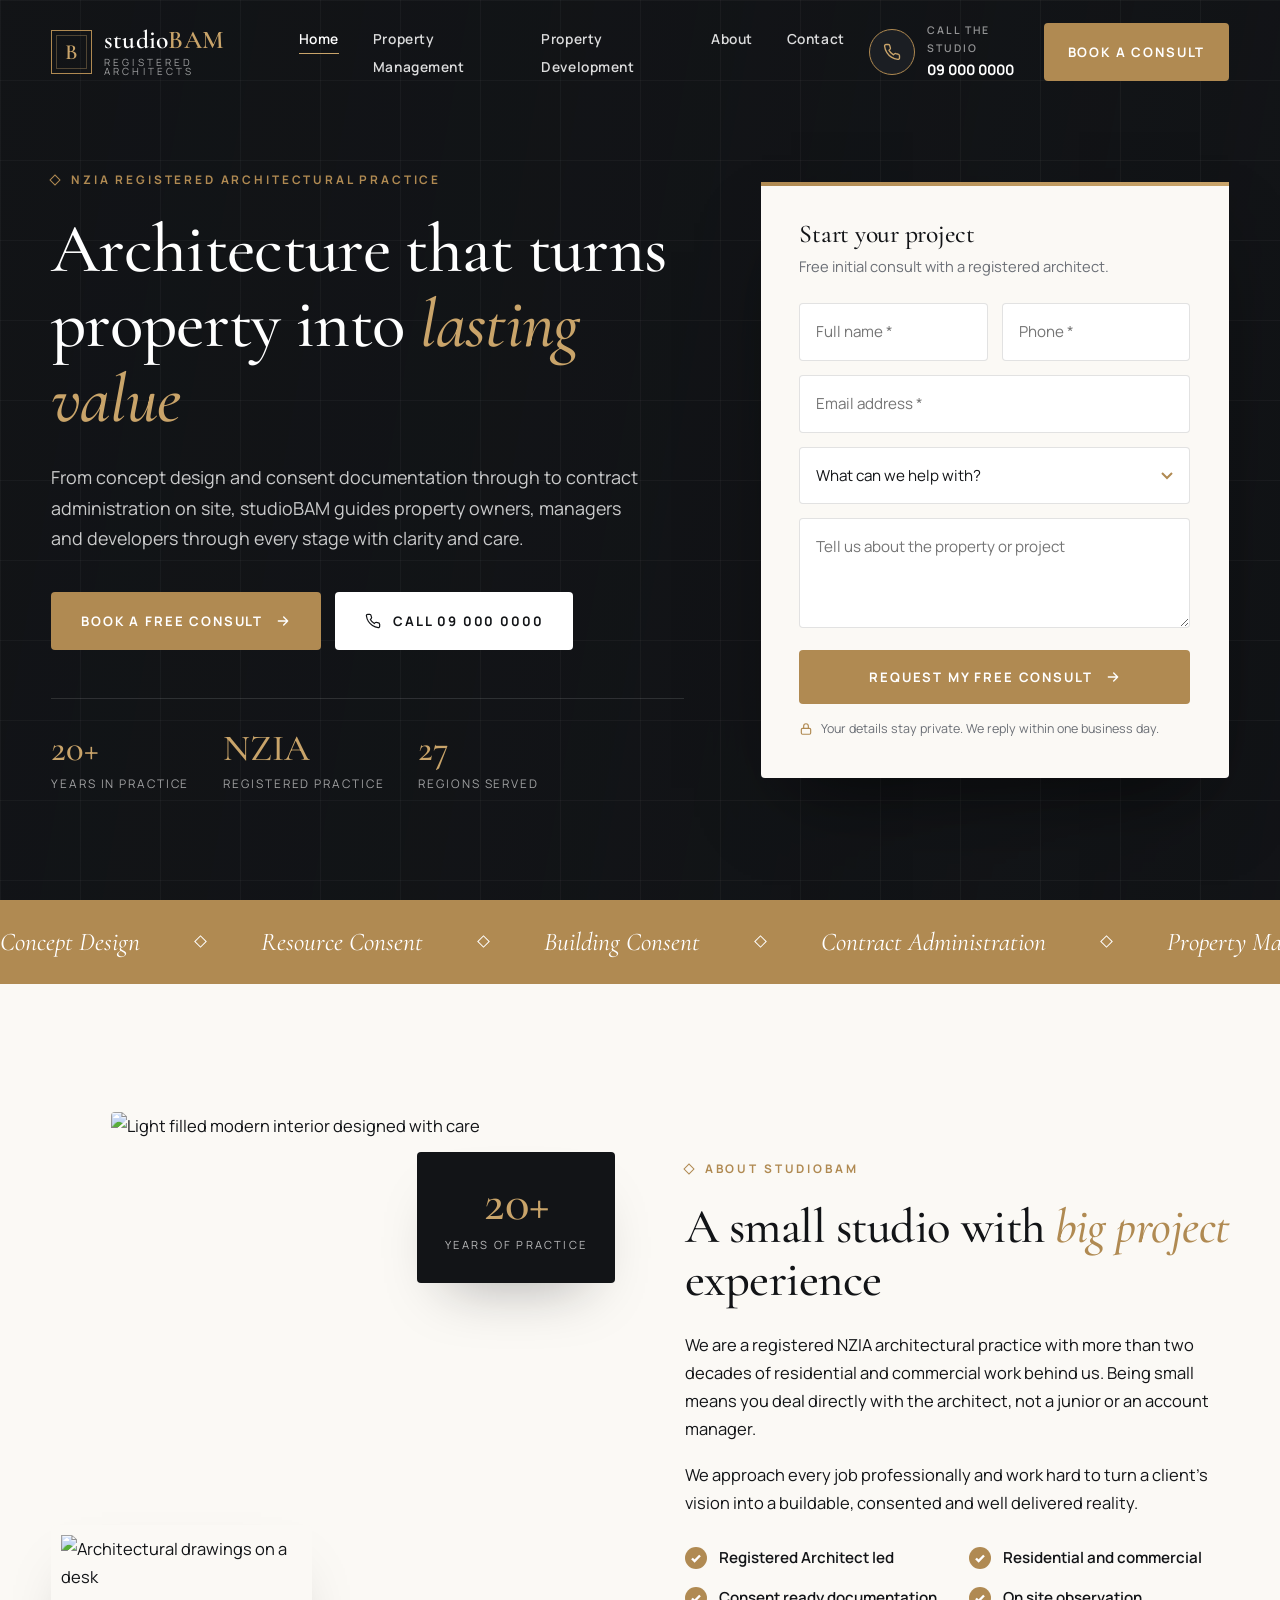
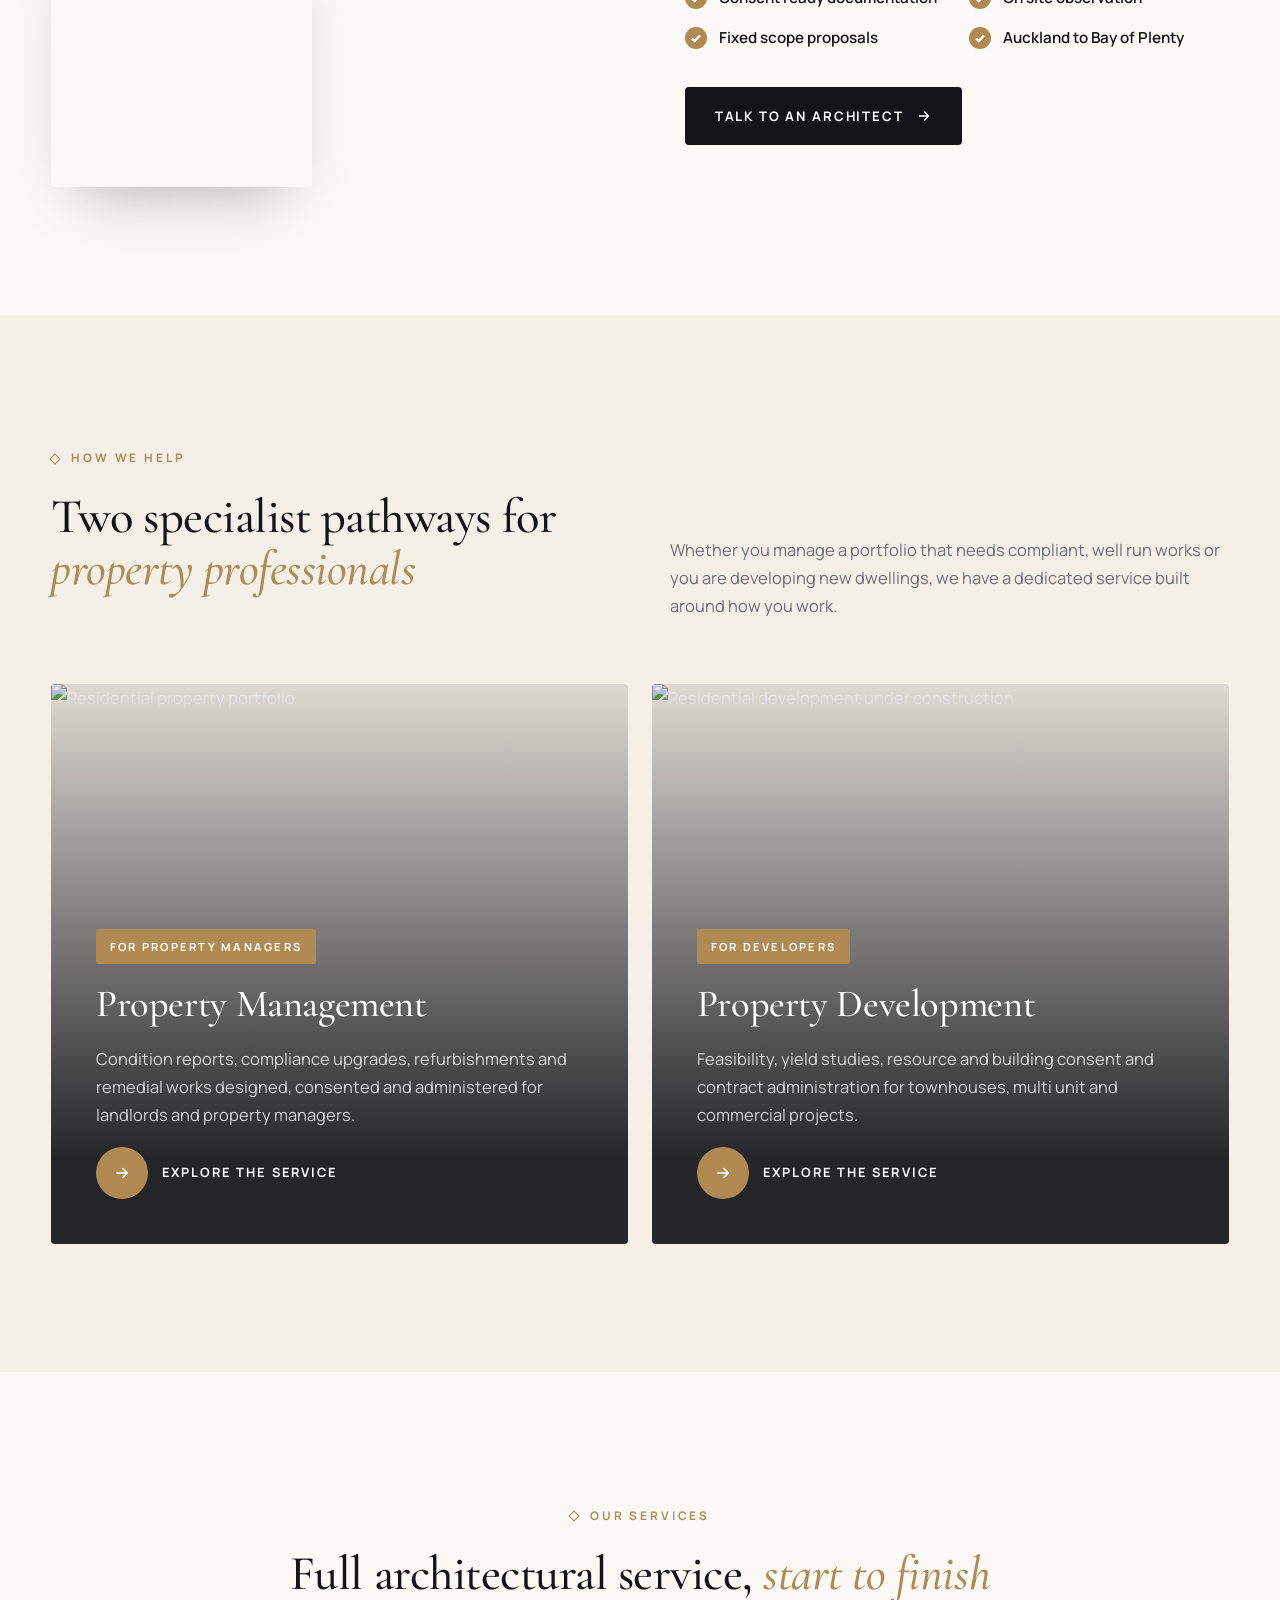
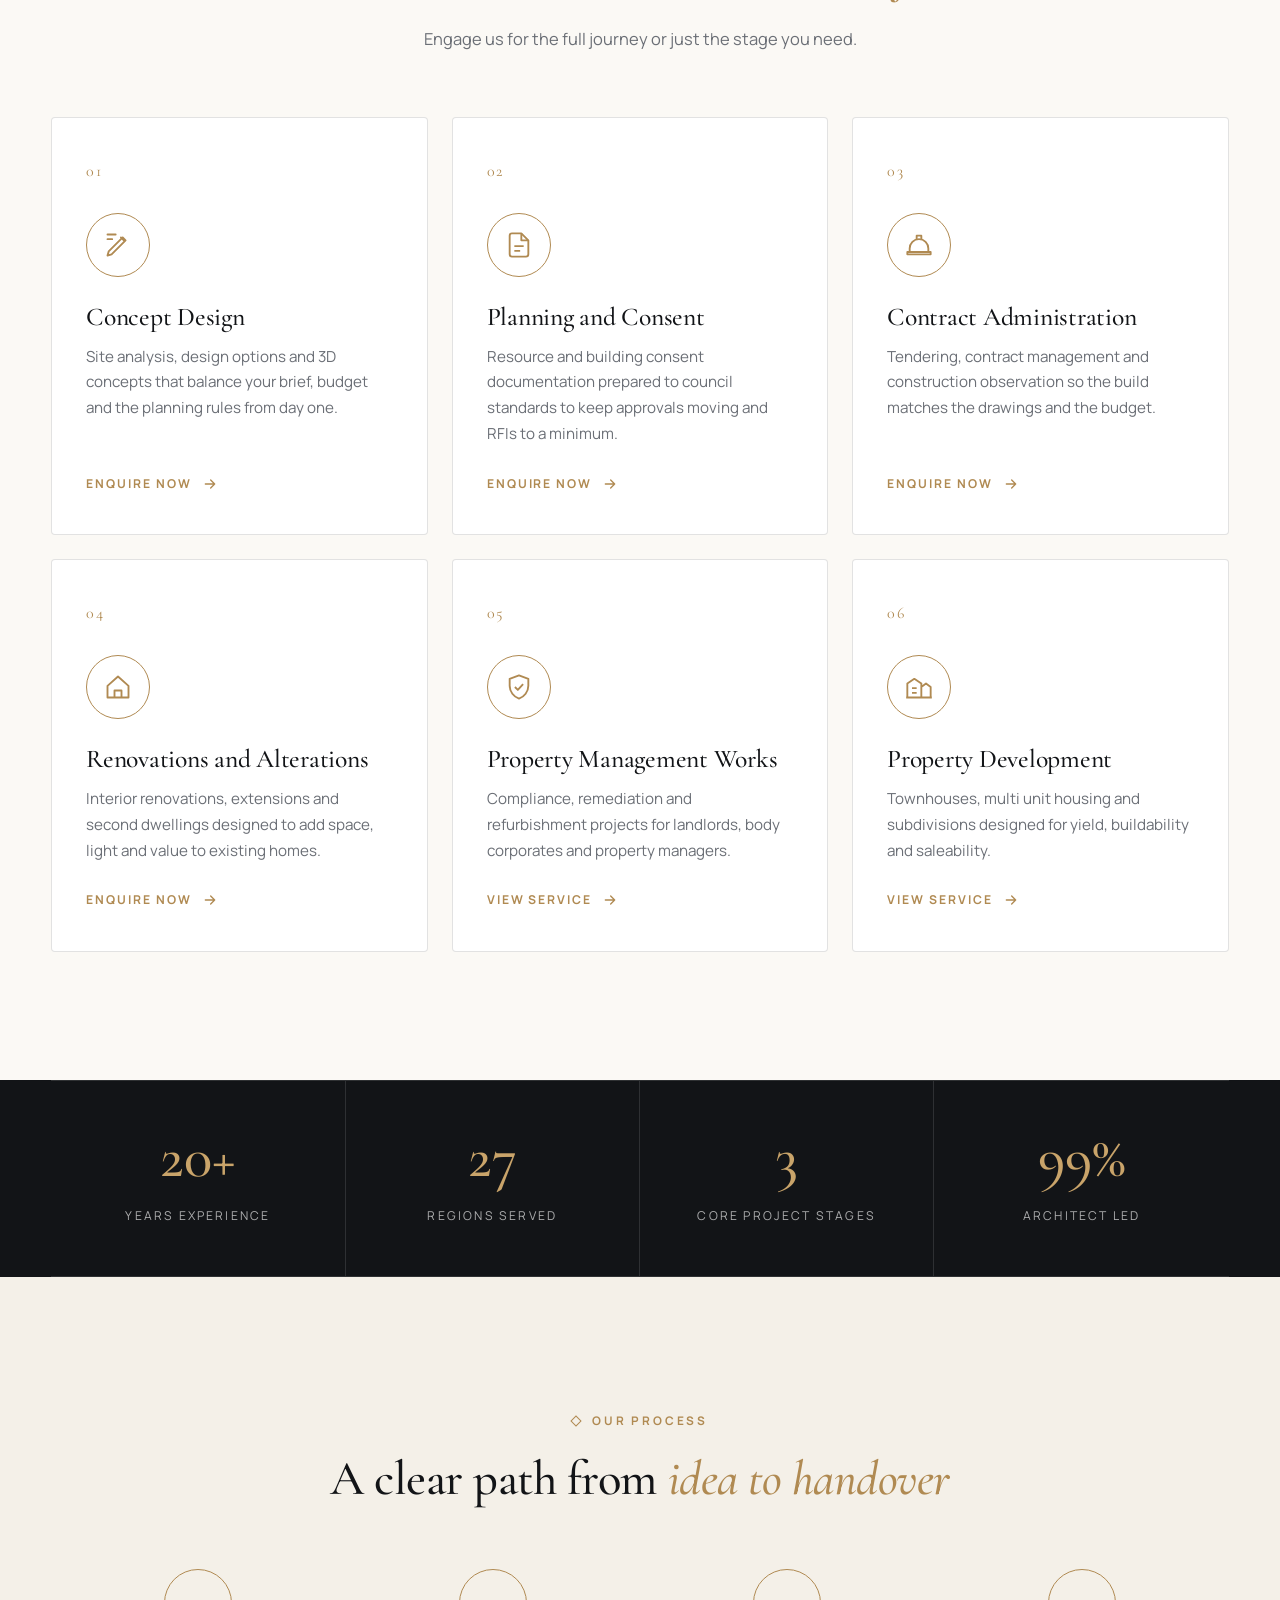
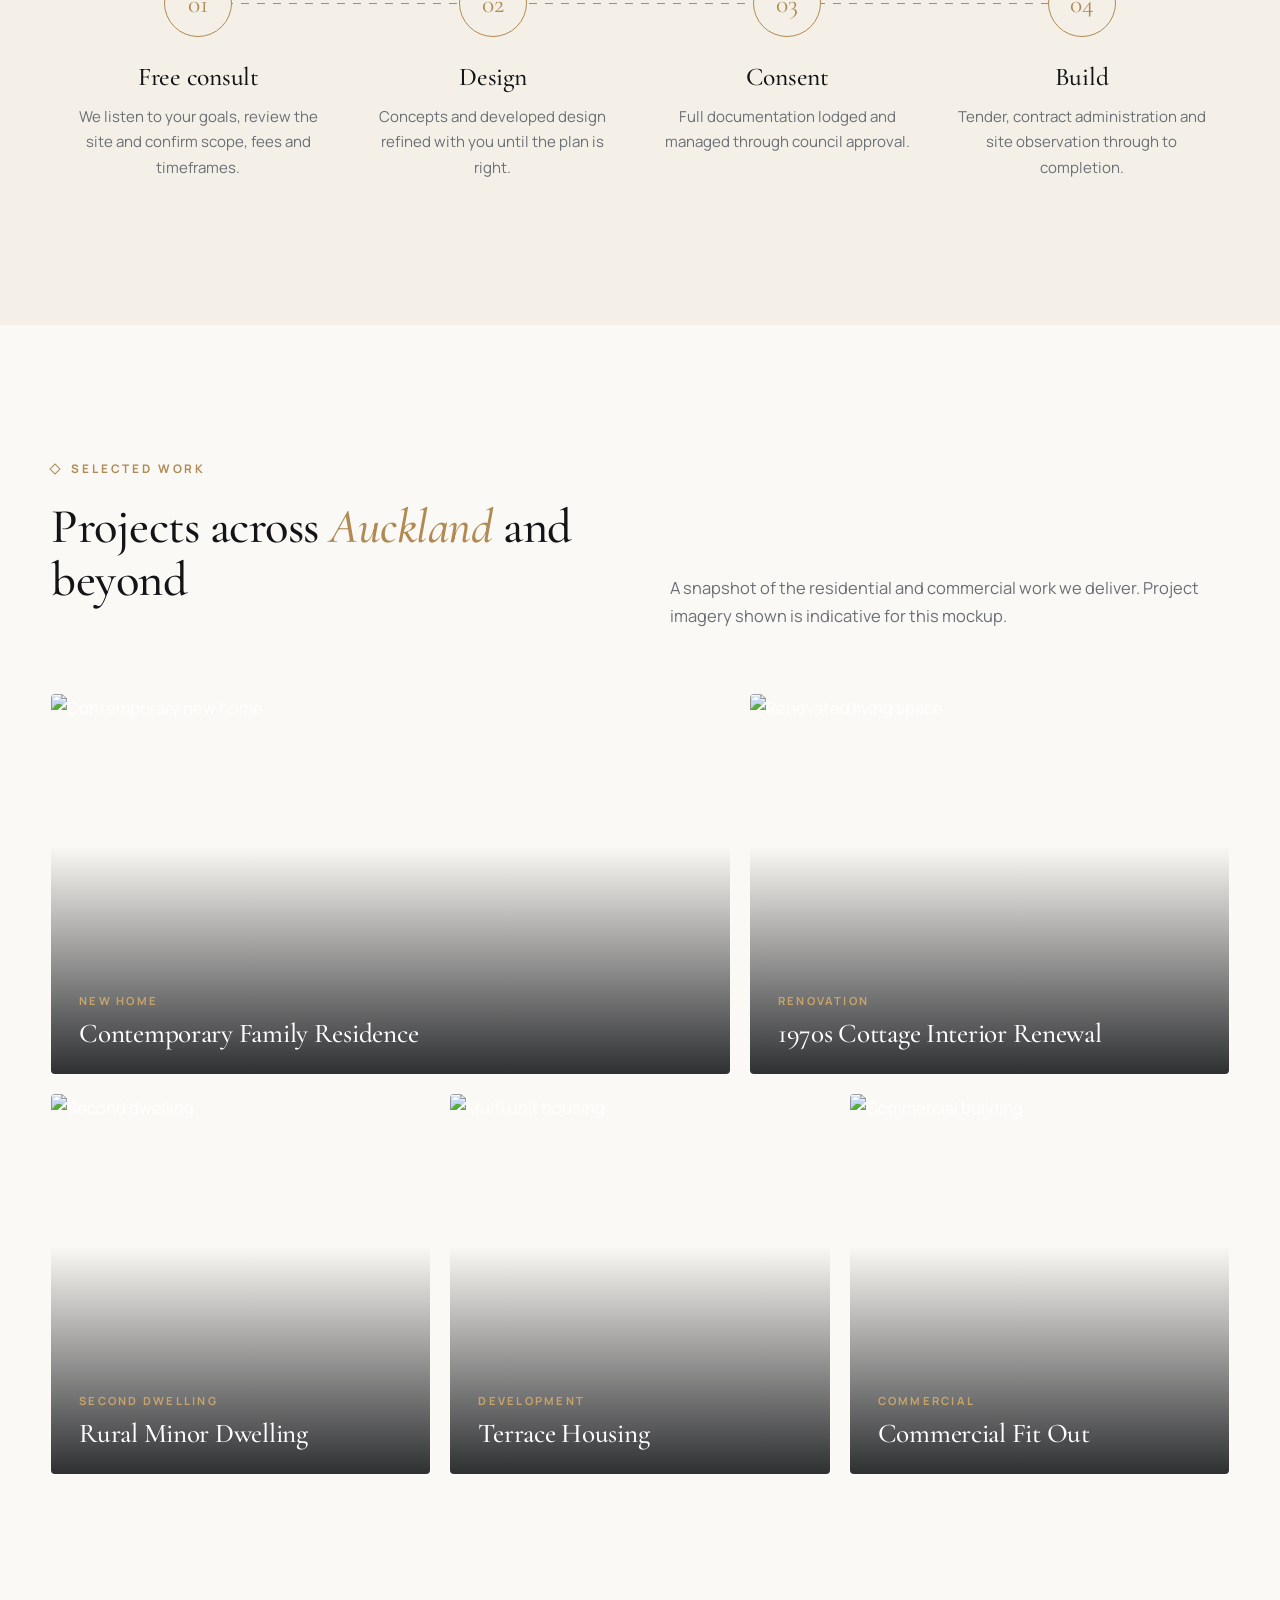
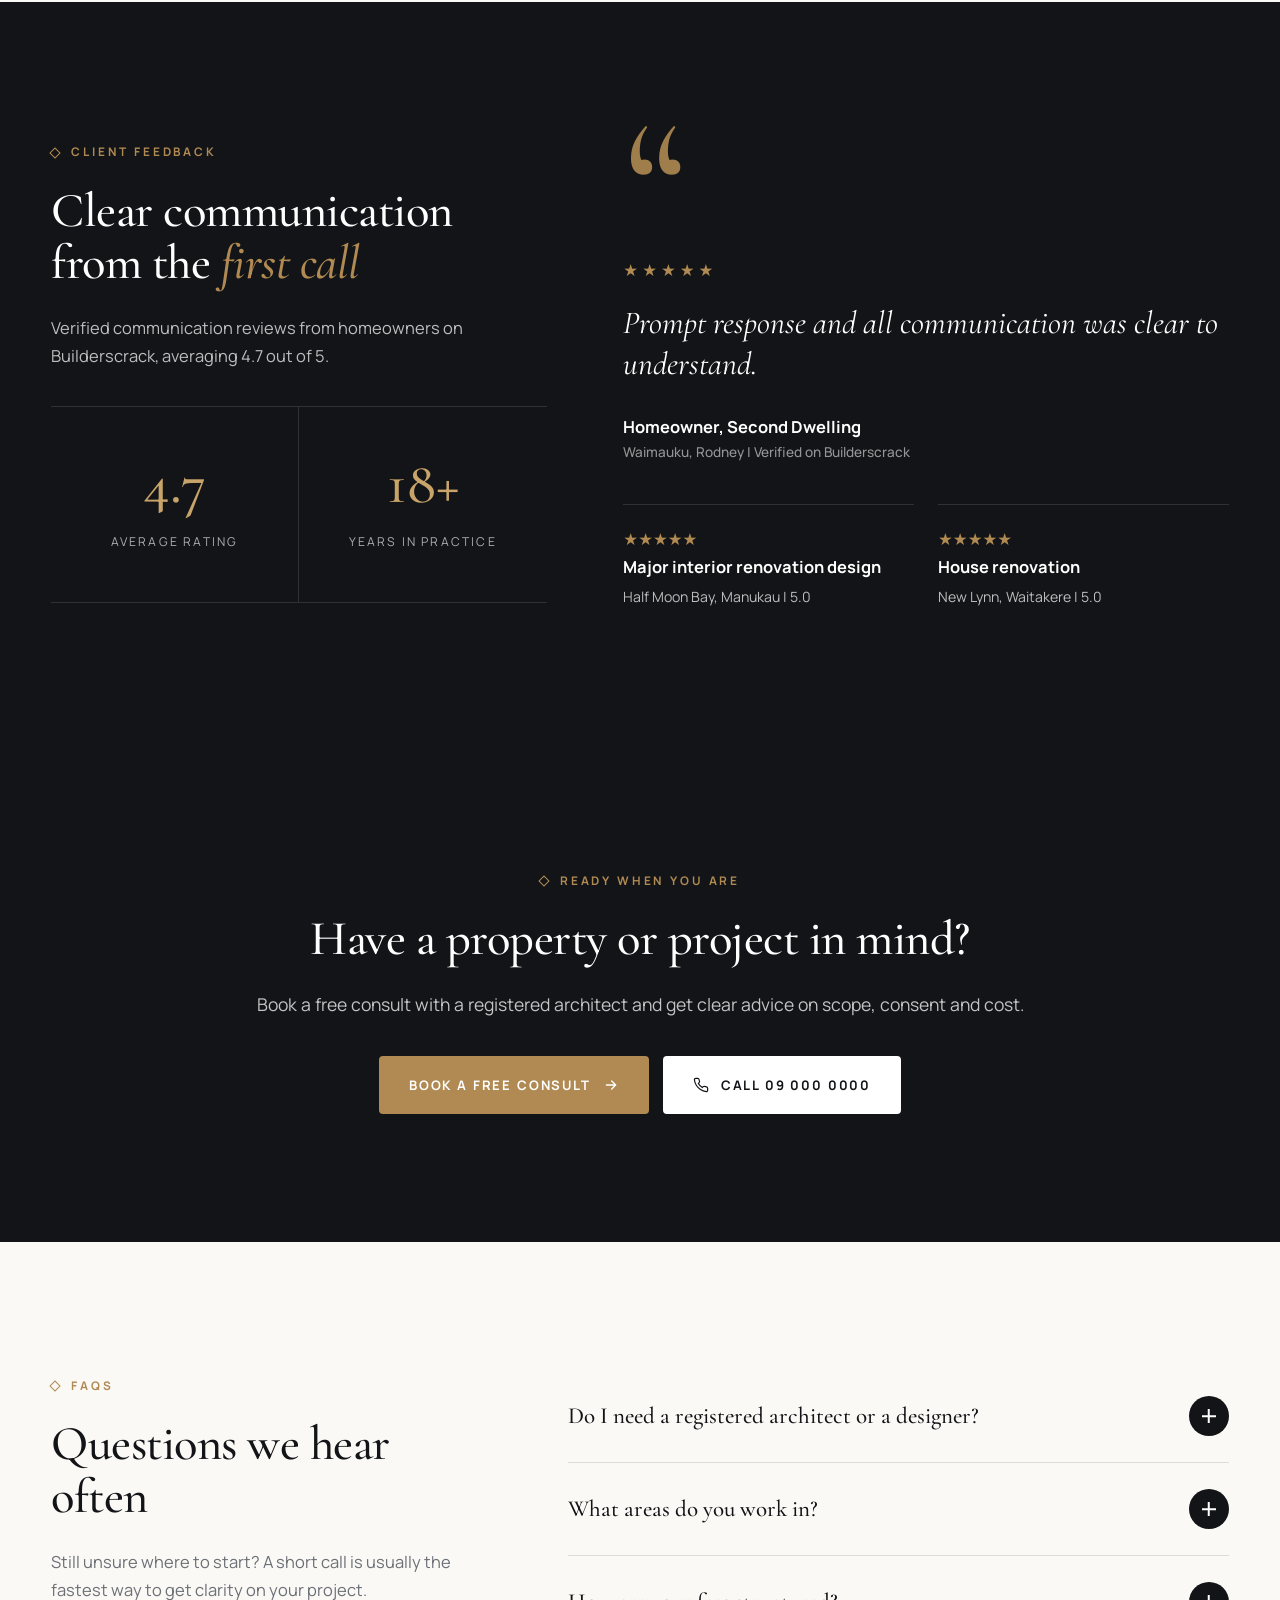
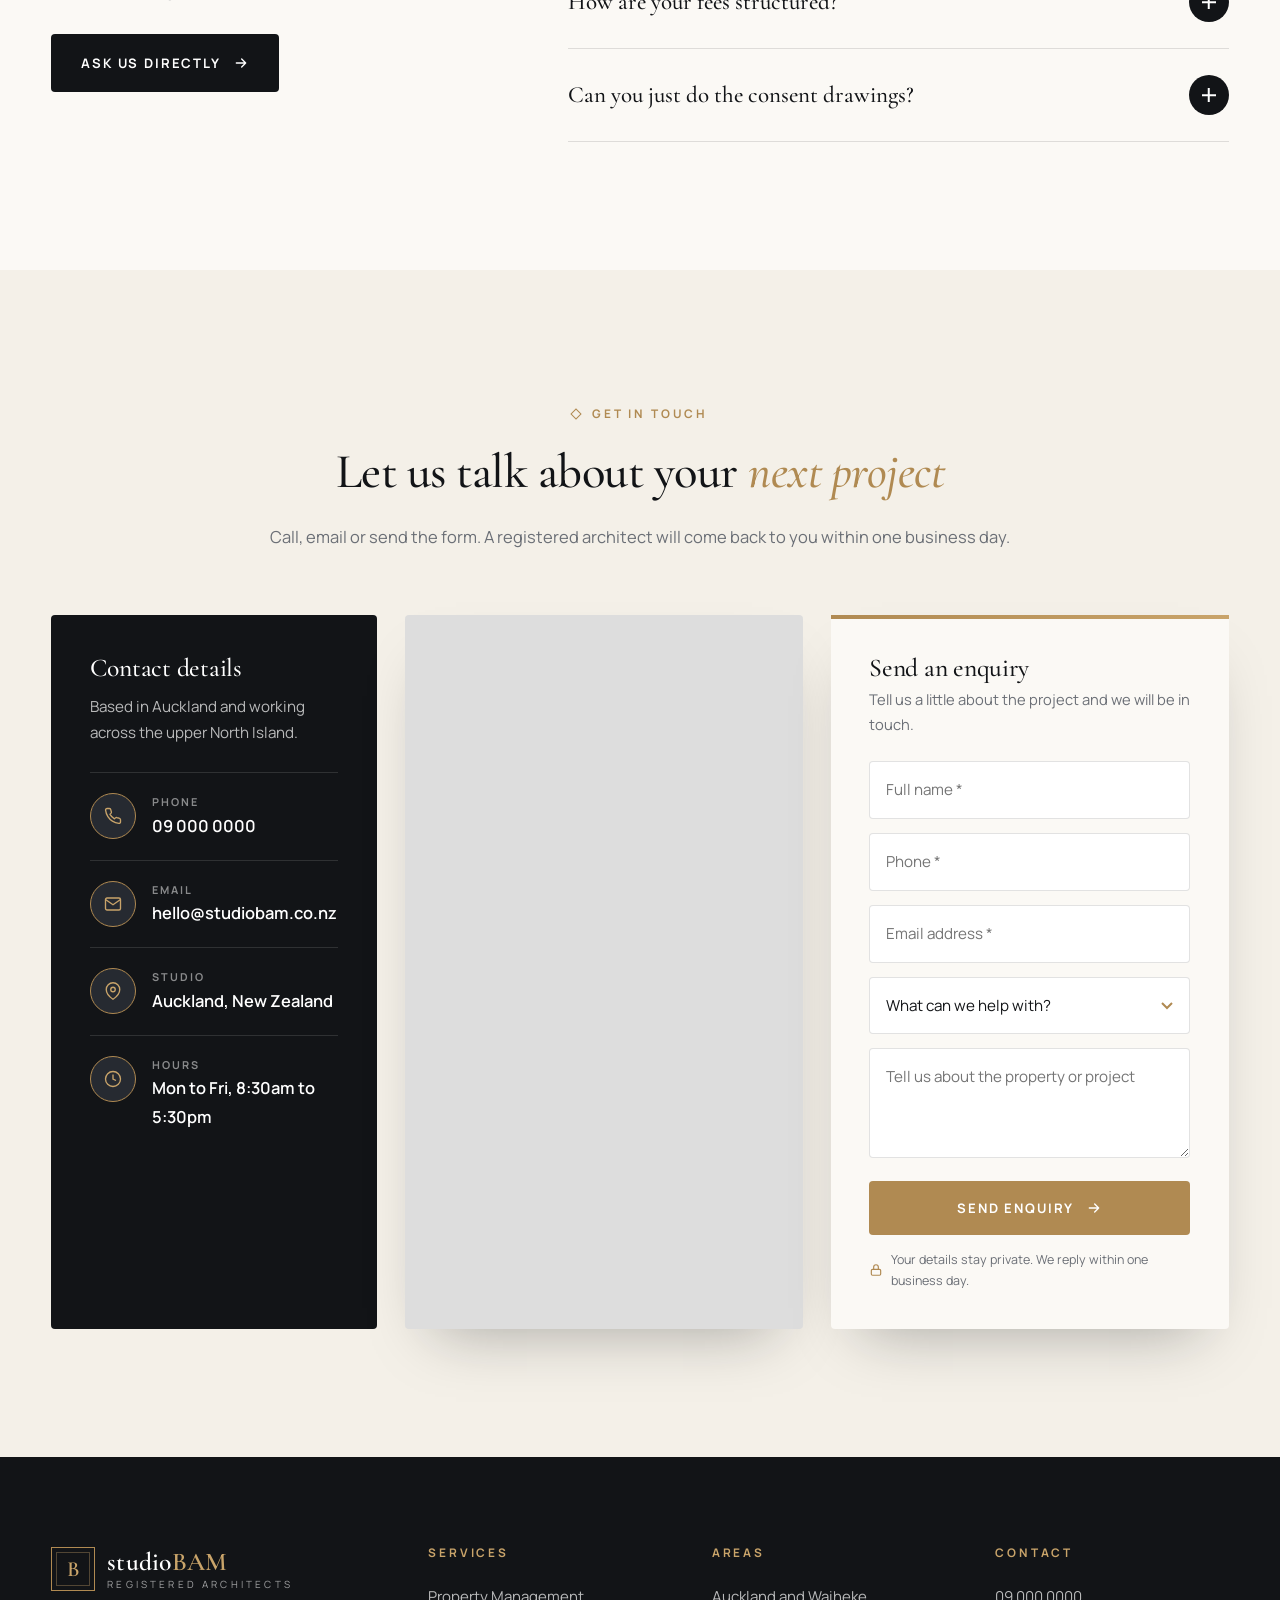
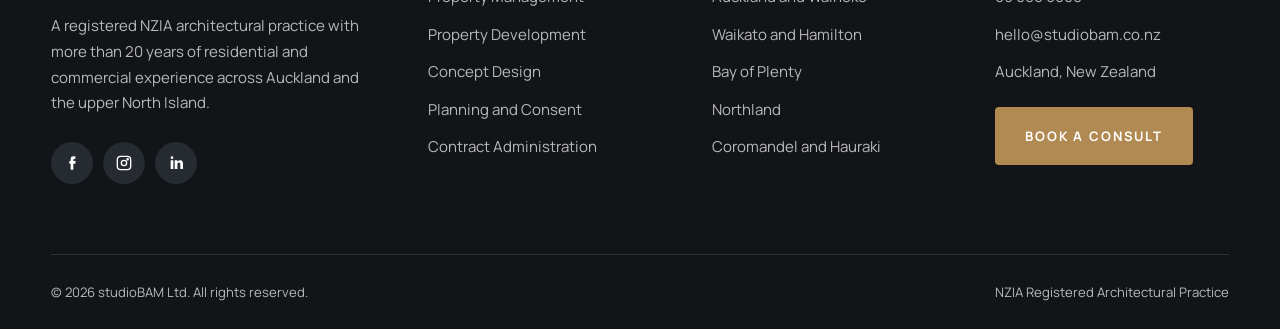
==== index.html @ b56bfc21 "Add StudioBAM mockup site: home, property management and property development pages" ====
<!doctype html>
<html lang="en-NZ">
<head>
<meta charset="utf-8">
<meta name="viewport" content="width=device-width, initial-scale=1">
<title>studioBAM | Registered Architects Auckland | Design, Consent and Contract Administration</title>
<meta name="description" content="studioBAM is a registered NZIA architectural practice with 20+ years experience. Architecture for property managers, developers and homeowners across Auckland and the upper North Island.">
<link rel="preconnect" href="https://fonts.googleapis.com">
<link rel="preconnect" href="https://fonts.gstatic.com" crossorigin>
<link href="https://fonts.googleapis.com/css2?family=Cormorant+Garamond:ital,wght@0,400;0,500;0,600;1,400;1,500&family=Manrope:wght@400;500;600;700&display=swap" rel="stylesheet">
<link rel="stylesheet" href="styles.css">
<link rel="icon" href="data:image/svg+xml,%3Csvg xmlns='http://www.w3.org/2000/svg' viewBox='0 0 64 64'%3E%3Crect width='64' height='64' fill='%23121417'/%3E%3Ctext x='32' y='44' font-family='Georgia' font-size='34' fill='%23c9a46a' text-anchor='middle'%3EB%3C/text%3E%3C/svg%3E">
</head>
<body>
<div class="progress"></div>
<header class="site-header">
  <div class="container nav-wrap">
    <a href="index.html" class="logo" aria-label="studioBAM home">
      <span class="logo-mark">B</span>
      <span class="logo-text"><strong>studio<b>BAM</b></strong><span>Registered Architects</span></span>
    </a>
    <nav class="main-nav" aria-label="Main"><ul><li><a href="index.html" class="active">Home</a></li><li><a href="property-management.html">Property Management</a></li><li><a href="property-development.html">Property Development</a></li><li><a href="#about">About</a></li><li><a href="#contact">Contact</a></li></ul></nav>
    <div class="nav-actions">
      <a href="tel:+6490000000" class="phone-link" aria-label="Call studioBAM">
        <span class="phone-circle"><svg viewBox="0 0 24 24" fill="none" stroke="currentColor" stroke-width="1.8" stroke-linecap="round" stroke-linejoin="round"><path d="M22 16.9v3a2 2 0 0 1-2.2 2 19.8 19.8 0 0 1-8.6-3.1 19.5 19.5 0 0 1-6-6A19.8 19.8 0 0 1 2.1 4.2 2 2 0 0 1 4.1 2h3a2 2 0 0 1 2 1.7c.1.9.4 1.8.7 2.7a2 2 0 0 1-.5 2.1L8 9.8a16 16 0 0 0 6 6l1.3-1.3a2 2 0 0 1 2.1-.4c.9.3 1.8.6 2.7.7a2 2 0 0 1 1.7 2z"/></svg></span>
        <span class="phone-text"><small>Call the studio</small>09 000 0000</span>
      </a>
      <a href="#contact" class="btn btn-brass">Book a Consult</a>
      <button class="hamburger" aria-label="Open menu" aria-expanded="false"><span></span><span></span><span></span></button>
    </div>
  </div>
</header>
<section class="hero">
  <div class="hero-bg" data-parallax=".18" style="background-image:url('https://images.unsplash.com/photo-1600585154340-be6161a56a0c?auto=format&fit=crop&w=2000&q=80')"></div>
  <div class="container hero-grid">
    <div class="hero-copy">
      
      <span class="eyebrow">NZIA Registered Architectural Practice</span>
      <h1>Architecture that turns property into <em>lasting value</em></h1>
      <p class="hero-lead">From concept design and consent documentation through to contract administration on site, studioBAM guides property owners, managers and developers through every stage with clarity and care.</p>
      <div class="hero-ctas"><a href="#contact" class="btn btn-brass">Book a Free Consult <svg viewBox="0 0 24 24" fill="none" stroke="currentColor" stroke-width="2" stroke-linecap="round" stroke-linejoin="round"><path d="M5 12h14M13 6l6 6-6 6"/></svg></a><a href="tel:+6490000000" class="btn btn-light"><svg viewBox="0 0 24 24" fill="none" stroke="currentColor" stroke-width="1.8" stroke-linecap="round" stroke-linejoin="round"><path d="M22 16.9v3a2 2 0 0 1-2.2 2 19.8 19.8 0 0 1-8.6-3.1 19.5 19.5 0 0 1-6-6A19.8 19.8 0 0 1 2.1 4.2 2 2 0 0 1 4.1 2h3a2 2 0 0 1 2 1.7c.1.9.4 1.8.7 2.7a2 2 0 0 1-.5 2.1L8 9.8a16 16 0 0 0 6 6l1.3-1.3a2 2 0 0 1 2.1-.4c.9.3 1.8.6 2.7.7a2 2 0 0 1 1.7 2z"/></svg> Call 09 000 0000</a></div>
      <div class="hero-trust"><div><strong>20+</strong><span>Years in practice</span></div><div><strong>NZIA</strong><span>Registered practice</span></div><div><strong>27</strong><span>Regions served</span></div></div>
    </div>
    <div class="hero-form"><div class="form-card">
  <h3>Start your project</h3>
  <p class="form-sub">Free initial consult with a registered architect.</p>
  <form data-enquiry id="hero-form">
    <div class="form-grid">
      <div class="field"><input type="text" name="name" placeholder="Full name *" required aria-label="Full name"></div>
      <div class="field"><input type="tel" name="phone" placeholder="Phone *" required aria-label="Phone"></div>
      <div class="field full"><input type="email" name="email" placeholder="Email address *" required aria-label="Email"></div>
      <div class="field full"><select name="type" aria-label="Project type" data-service-select><option value="" selected disabled>What can we help with?</option><option>Property management works</option><option>Property development project</option><option>New home design</option><option>Renovation or alteration</option><option>Resource or building consent</option><option>Contract administration</option><option>Something else</option></select></div>
      <div class="field full"><textarea name="message" placeholder="Tell us about the property or project" aria-label="Message"></textarea></div>
      <div class="full"><button class="btn btn-brass btn-block" type="submit">Request My Free Consult <svg viewBox="0 0 24 24" fill="none" stroke="currentColor" stroke-width="2" stroke-linecap="round" stroke-linejoin="round"><path d="M5 12h14M13 6l6 6-6 6"/></svg></button></div>
    </div>
    <p class="form-note"><svg viewBox="0 0 24 24" fill="none" stroke="currentColor" stroke-width="2"><rect x="4" y="11" width="16" height="10" rx="2"/><path d="M8 11V7a4 4 0 0 1 8 0v4"/></svg> Your details stay private. We reply within one business day.</p>
  </form>
  <div class="form-success"><svg viewBox="0 0 24 24" fill="none" stroke="currentColor" stroke-width="1.6"><circle cx="12" cy="12" r="10"/><path d="M7 12.5l3 3 7-7"/></svg><h3>Thank you</h3><p class="form-sub">We have your enquiry and an architect will be in touch within one business day.</p></div>
</div></div>
  </div>
</section>
<div class="marquee" aria-hidden="true"><div class="marquee-track"><span>Concept Design</span><span>Resource Consent</span><span>Building Consent</span><span>Contract Administration</span><span>Property Management Works</span><span>Property Development</span><span>Renovations</span><span>New Homes</span><span>Concept Design</span><span>Resource Consent</span><span>Building Consent</span><span>Contract Administration</span><span>Property Management Works</span><span>Property Development</span><span>Renovations</span><span>New Homes</span></div></div>
<section class="section" id="about">
  <div class="container intro-grid">
    <div class="img-stack reveal left">
      <div class="img-main"><img src="https://images.unsplash.com/photo-1600607687939-ce8a6c25118c?auto=format&fit=crop&w=1100&q=80" alt="Light filled modern interior designed with care" loading="lazy"></div>
      <div class="img-small"><img src="https://images.unsplash.com/photo-1503387762-592deb58ef4e?auto=format&fit=crop&w=600&q=80" alt="Architectural drawings on a desk" loading="lazy"></div>
      <div class="badge"><strong>20+</strong><span>Years of practice</span></div>
    </div>
    <div class="reveal right">
      <span class="eyebrow">About studioBAM</span>
      <h2>A small studio with <em class="accent">big project</em> experience</h2>
      <p>We are a registered NZIA architectural practice with more than two decades of residential and commercial work behind us. Being small means you deal directly with the architect, not a junior or an account manager.</p>
      <p>We approach every job professionally and work hard to turn a client's vision into a buildable, consented and well delivered reality.</p>
      <ul class="check-list">
        <li>Registered Architect led</li><li>Residential and commercial</li><li>Consent ready documentation</li><li>On site observation</li><li>Fixed scope proposals</li><li>Auckland to Bay of Plenty</li>
      </ul>
      <div class="hero-ctas" style="margin:0"><a href="#contact" class="btn btn-dark">Talk to an Architect <svg viewBox="0 0 24 24" fill="none" stroke="currentColor" stroke-width="2" stroke-linecap="round" stroke-linejoin="round"><path d="M5 12h14M13 6l6 6-6 6"/></svg></a></div>
    </div>
  </div>
</section>

<section class="section section-stone">
  <div class="container">
    <div class="section-head split">
      <div class="reveal left"><span class="eyebrow">How we help</span><h2>Two specialist pathways for <em class="accent">property professionals</em></h2></div>
      <p class="reveal right">Whether you manage a portfolio that needs compliant, well run works or you are developing new dwellings, we have a dedicated service built around how you work.</p>
    </div>
    <div class="cards two">
      <a href="property-management.html" class="feature reveal">
        <img src="https://images.unsplash.com/photo-1560518883-ce09059eeffa?auto=format&fit=crop&w=1200&q=80" alt="Residential property portfolio" loading="lazy">
        <div class="feature-body"><span class="tag">For property managers</span><h3>Property Management</h3><p>Condition reports, compliance upgrades, refurbishments and remedial works designed, consented and administered for landlords and property managers.</p><span class="feature-cta"><i><svg viewBox="0 0 24 24" fill="none" stroke="currentColor" stroke-width="2" stroke-linecap="round" stroke-linejoin="round"><path d="M5 12h14M13 6l6 6-6 6"/></svg></i>Explore the service</span></div>
      </a>
      <a href="property-development.html" class="feature reveal d2">
        <img src="https://images.unsplash.com/photo-1541888946425-d81bb19240f5?auto=format&fit=crop&w=1200&q=80" alt="Residential development under construction" loading="lazy">
        <div class="feature-body"><span class="tag">For developers</span><h3>Property Development</h3><p>Feasibility, yield studies, resource and building consent and contract administration for townhouses, multi unit and commercial projects.</p><span class="feature-cta"><i><svg viewBox="0 0 24 24" fill="none" stroke="currentColor" stroke-width="2" stroke-linecap="round" stroke-linejoin="round"><path d="M5 12h14M13 6l6 6-6 6"/></svg></i>Explore the service</span></div>
      </a>
    </div>
  </div>
</section>

<section class="section" id="services">
  <div class="container">
    <div class="section-head center reveal">
      <span class="eyebrow">Our services</span>
      <h2>Full architectural service, <em class="accent">start to finish</em></h2>
      <p style="color:var(--muted)">Engage us for the full journey or just the stage you need.</p>
    </div>
    <div class="cards">
      <a href="#contact" class="card reveal" data-service="New home design">
  <span class="num">01</span>
  <span class="icon"><svg viewBox="0 0 24 24" fill="none" stroke="currentColor" stroke-width="1.6" stroke-linecap="round" stroke-linejoin="round"><path d="M3 21l3.5-1 12-12-2.5-2.5-12 12z"/><path d="M14.5 5.5l2.5 2.5"/><path d="M3 3h7M3 7h4"/></svg></span>
  <h3>Concept Design</h3>
  <p>Site analysis, design options and 3D concepts that balance your brief, budget and the planning rules from day one.</p>
  <span class="more">Enquire now <svg viewBox="0 0 24 24" fill="none" stroke="currentColor" stroke-width="2" stroke-linecap="round" stroke-linejoin="round"><path d="M5 12h14M13 6l6 6-6 6"/></svg></span>
</a>
      <a href="#contact" class="card reveal" data-service="Resource or building consent">
  <span class="num">02</span>
  <span class="icon"><svg viewBox="0 0 24 24" fill="none" stroke="currentColor" stroke-width="1.6" stroke-linejoin="round"><path d="M14 2H6a2 2 0 0 0-2 2v16a2 2 0 0 0 2 2h12a2 2 0 0 0 2-2V8z"/><path d="M14 2v6h6M8 13h8M8 17h5"/></svg></span>
  <h3>Planning and Consent</h3>
  <p>Resource and building consent documentation prepared to council standards to keep approvals moving and RFIs to a minimum.</p>
  <span class="more">Enquire now <svg viewBox="0 0 24 24" fill="none" stroke="currentColor" stroke-width="2" stroke-linecap="round" stroke-linejoin="round"><path d="M5 12h14M13 6l6 6-6 6"/></svg></span>
</a>
      <a href="#contact" class="card reveal" data-service="Contract administration">
  <span class="num">03</span>
  <span class="icon"><svg viewBox="0 0 24 24" fill="none" stroke="currentColor" stroke-width="1.6" stroke-linejoin="round"><path d="M2 18h20v2H2zM4 18v-3a8 8 0 0 1 16 0v3"/><path d="M10 7V4h4v3"/></svg></span>
  <h3>Contract Administration</h3>
  <p>Tendering, contract management and construction observation so the build matches the drawings and the budget.</p>
  <span class="more">Enquire now <svg viewBox="0 0 24 24" fill="none" stroke="currentColor" stroke-width="2" stroke-linecap="round" stroke-linejoin="round"><path d="M5 12h14M13 6l6 6-6 6"/></svg></span>
</a>
      <a href="#contact" class="card reveal" data-service="Renovation or alteration">
  <span class="num">04</span>
  <span class="icon"><svg viewBox="0 0 24 24" fill="none" stroke="currentColor" stroke-width="1.6" stroke-linejoin="round"><path d="M3 11l9-8 9 8v10H3z"/><path d="M9 21v-6h6v6"/></svg></span>
  <h3>Renovations and Alterations</h3>
  <p>Interior renovations, extensions and second dwellings designed to add space, light and value to existing homes.</p>
  <span class="more">Enquire now <svg viewBox="0 0 24 24" fill="none" stroke="currentColor" stroke-width="2" stroke-linecap="round" stroke-linejoin="round"><path d="M5 12h14M13 6l6 6-6 6"/></svg></span>
</a>
      <a href="property-management.html" class="card reveal">
  <span class="num">05</span>
  <span class="icon"><svg viewBox="0 0 24 24" fill="none" stroke="currentColor" stroke-width="1.6" stroke-linejoin="round"><path d="M12 2l8 3v6c0 5-3.5 9.5-8 11-4.5-1.5-8-6-8-11V5z"/><path d="M8.5 12l2.5 2.5 4.5-5"/></svg></span>
  <h3>Property Management Works</h3>
  <p>Compliance, remediation and refurbishment projects for landlords, body corporates and property managers.</p>
  <span class="more">View service <svg viewBox="0 0 24 24" fill="none" stroke="currentColor" stroke-width="2" stroke-linecap="round" stroke-linejoin="round"><path d="M5 12h14M13 6l6 6-6 6"/></svg></span>
</a>
      <a href="property-development.html" class="card reveal">
  <span class="num">06</span>
  <span class="icon"><svg viewBox="0 0 24 24" fill="none" stroke="currentColor" stroke-width="1.6" stroke-linejoin="round"><path d="M2 21V9l6-4 6 4v12M14 21V12l4-3 4 3v9M1 21h22"/><path d="M6 13h4M6 17h4"/></svg></span>
  <h3>Property Development</h3>
  <p>Townhouses, multi unit housing and subdivisions designed for yield, buildability and saleability.</p>
  <span class="more">View service <svg viewBox="0 0 24 24" fill="none" stroke="currentColor" stroke-width="2" stroke-linecap="round" stroke-linejoin="round"><path d="M5 12h14M13 6l6 6-6 6"/></svg></span>
</a>
    </div>
  </div>
</section>

<section class="section section-dark" style="padding-top:0;padding-bottom:0">
  <div class="container">
    <div class="stats reveal"><div class="stat"><strong data-count="20" data-suffix="+">0+</strong><span>Years experience</span></div><div class="stat"><strong data-count="27" data-suffix="">0</strong><span>Regions served</span></div><div class="stat"><strong data-count="3" data-suffix="">0</strong><span>Core project stages</span></div><div class="stat"><strong data-count="100" data-suffix="%">0%</strong><span>Architect led</span></div></div>
  </div>
</section>

<section class="section section-stone">
  <div class="container">
    <div class="section-head center reveal">
      <span class="eyebrow">Our process</span>
      <h2>A clear path from <em class="accent">idea to handover</em></h2>
    </div>
    <div class="process"><div class="step reveal d0"><span class="dot">01</span><h3>Free consult</h3><p>We listen to your goals, review the site and confirm scope, fees and timeframes.</p></div><div class="step reveal d1"><span class="dot">02</span><h3>Design</h3><p>Concepts and developed design refined with you until the plan is right.</p></div><div class="step reveal d2"><span class="dot">03</span><h3>Consent</h3><p>Full documentation lodged and managed through council approval.</p></div><div class="step reveal d3"><span class="dot">04</span><h3>Build</h3><p>Tender, contract administration and site observation through to completion.</p></div></div>
  </div>
</section>

<section class="section">
  <div class="container">
    <div class="section-head split">
      <div class="reveal left"><span class="eyebrow">Selected work</span><h2>Projects across <em class="accent">Auckland</em> and beyond</h2></div>
      <p class="reveal right">A snapshot of the residential and commercial work we deliver. Project imagery shown is indicative for this mockup.</p>
    </div>
    <div class="projects">
      <a href="#contact" class="project reveal"><img src="https://images.unsplash.com/photo-1600596542815-ffad4c1539a9?auto=format&fit=crop&w=1200&q=80" alt="Contemporary new home" loading="lazy"><div class="p-body"><small>New home</small><h3>Contemporary Family Residence</h3></div></a>
      <a href="#contact" class="project reveal d1"><img src="https://images.unsplash.com/photo-1600566753190-17f0baa2a6c3?auto=format&fit=crop&w=900&q=80" alt="Renovated living space" loading="lazy"><div class="p-body"><small>Renovation</small><h3>1970s Cottage Interior Renewal</h3></div></a>
      <a href="#contact" class="project reveal"><img src="https://images.unsplash.com/photo-1564013799919-ab600027ffc6?auto=format&fit=crop&w=800&q=80" alt="Second dwelling" loading="lazy"><div class="p-body"><small>Second dwelling</small><h3>Rural Minor Dwelling</h3></div></a>
      <a href="#contact" class="project reveal d1"><img src="https://images.unsplash.com/photo-1574362848149-11496d93a7c7?auto=format&fit=crop&w=800&q=80" alt="Multi unit housing" loading="lazy"><div class="p-body"><small>Development</small><h3>Terrace Housing</h3></div></a>
      <a href="#contact" class="project reveal d2"><img src="https://images.unsplash.com/photo-1486406146926-c627a92ad1ab?auto=format&fit=crop&w=800&q=80" alt="Commercial building" loading="lazy"><div class="p-body"><small>Commercial</small><h3>Commercial Fit Out</h3></div></a>
    </div>
  </div>
</section>
<section class="section section-dark">
  <div class="container testi-wrap">
    <div class="reveal left">
      <span class="eyebrow">Client feedback</span>
      <h2>Clear communication from the <em class="accent">first call</em></h2>
      <p>Verified communication reviews from homeowners on Builderscrack, averaging 4.7 out of 5.</p>
      <div class="stats" style="grid-template-columns:1fr 1fr;margin-top:36px">
        <div class="stat"><strong>4.7</strong><span>Average rating</span></div>
        <div class="stat"><strong data-count="20" data-suffix="+">0+</strong><span>Years in practice</span></div>
      </div>
    </div>
    <div class="reveal right">
      <div class="quote-mark">&ldquo;</div>
      <div class="testi active">
        <div class="stars">&#9733;&#9733;&#9733;&#9733;&#9733;</div>
        <blockquote>Prompt response and all communication was clear to understand.</blockquote>
        <cite>Homeowner, Second Dwelling<span>Waimauku, Rodney | Verified on Builderscrack</span></cite>
      </div>
      <div class="cards two" style="margin-top:40px">
        <div style="border-top:1px solid var(--line-light);padding-top:20px"><div class="stars" style="color:var(--brass)">&#9733;&#9733;&#9733;&#9733;&#9733;</div><strong>Major interior renovation design</strong><p style="font-size:.88rem;margin:4px 0 0">Half Moon Bay, Manukau | 5.0</p></div>
        <div style="border-top:1px solid var(--line-light);padding-top:20px"><div class="stars" style="color:var(--brass)">&#9733;&#9733;&#9733;&#9733;&#9733;</div><strong>House renovation</strong><p style="font-size:.88rem;margin:4px 0 0">New Lynn, Waitakere | 5.0</p></div>
      </div>
    </div>
  </div>
</section><section class="cta-band">
  <div class="bg" data-parallax=".12" style="background-image:url('https://images.unsplash.com/photo-1512917774080-9991f1c4c750?auto=format&fit=crop&w=2000&q=80')"></div>
  <div class="container center reveal">
    <span class="eyebrow">Ready when you are</span>
    <h2>Have a property or project in mind?</h2>
    <p>Book a free consult with a registered architect and get clear advice on scope, consent and cost.</p>
    <div class="hero-ctas"><a href="#contact" class="btn btn-brass">Book a Free Consult <svg viewBox="0 0 24 24" fill="none" stroke="currentColor" stroke-width="2" stroke-linecap="round" stroke-linejoin="round"><path d="M5 12h14M13 6l6 6-6 6"/></svg></a><a href="tel:+6490000000" class="btn btn-light"><svg viewBox="0 0 24 24" fill="none" stroke="currentColor" stroke-width="1.8" stroke-linecap="round" stroke-linejoin="round"><path d="M22 16.9v3a2 2 0 0 1-2.2 2 19.8 19.8 0 0 1-8.6-3.1 19.5 19.5 0 0 1-6-6A19.8 19.8 0 0 1 2.1 4.2 2 2 0 0 1 4.1 2h3a2 2 0 0 1 2 1.7c.1.9.4 1.8.7 2.7a2 2 0 0 1-.5 2.1L8 9.8a16 16 0 0 0 6 6l1.3-1.3a2 2 0 0 1 2.1-.4c.9.3 1.8.6 2.7.7a2 2 0 0 1 1.7 2z"/></svg> Call 09 000 0000</a></div>
  </div>
</section><section class="section">
  <div class="container faq-grid">
    <div class="reveal left">
      <span class="eyebrow">FAQs</span>
      <h2>Questions we hear often</h2>
      <p style="color:var(--muted)">Still unsure where to start? A short call is usually the fastest way to get clarity on your project.</p>
      <div class="hero-ctas" style="margin:30px 0 0"><a href="#contact" class="btn btn-dark">Ask Us Directly <svg viewBox="0 0 24 24" fill="none" stroke="currentColor" stroke-width="2" stroke-linecap="round" stroke-linejoin="round"><path d="M5 12h14M13 6l6 6-6 6"/></svg></a></div>
    </div>
    <div class="faq reveal right"><div class="faq-item"><button aria-expanded="false">Do I need a registered architect or a designer?<i></i></button><div class="faq-answer"><p>A Registered Architect is professionally accountable to the NZ Registered Architects Board and brings broader training in design, building code and contract administration. It gives you added confidence on complex, high value or consent heavy projects.</p></div></div><div class="faq-item"><button aria-expanded="false">What areas do you work in?<i></i></button><div class="faq-answer"><p>We are based in Auckland and work across Auckland, Waiheke, Northland, Waikato, Coromandel and the Bay of Plenty.</p></div></div><div class="faq-item"><button aria-expanded="false">How are your fees structured?<i></i></button><div class="faq-answer"><p>After the first consult we provide a clear written proposal based on the scope of work, broken down by stage so you know what each phase costs before it starts.</p></div></div><div class="faq-item"><button aria-expanded="false">Can you just do the consent drawings?<i></i></button><div class="faq-answer"><p>Yes. You can engage us for a single stage such as consent documentation or contract administration, or for the complete service.</p></div></div></div>
  </div>
</section><section class="section contact-block" id="contact">
  <div class="container">
    <div class="section-head center reveal">
      <span class="eyebrow">Get in touch</span>
      <h2>Let us talk about your <em class="accent">next project</em></h2>
      <p style="color:var(--muted)">Call, email or send the form. A registered architect will come back to you within one business day.</p>
    </div>
    <div class="contact-grid">
      <div class="contact-info reveal">
        <h3>Contact details</h3>
        <p>Based in Auckland and working across the upper North Island.</p>
        <div class="info-row"><span class="ic"><svg viewBox="0 0 24 24" fill="none" stroke="currentColor" stroke-width="1.8" stroke-linecap="round" stroke-linejoin="round"><path d="M22 16.9v3a2 2 0 0 1-2.2 2 19.8 19.8 0 0 1-8.6-3.1 19.5 19.5 0 0 1-6-6A19.8 19.8 0 0 1 2.1 4.2 2 2 0 0 1 4.1 2h3a2 2 0 0 1 2 1.7c.1.9.4 1.8.7 2.7a2 2 0 0 1-.5 2.1L8 9.8a16 16 0 0 0 6 6l1.3-1.3a2 2 0 0 1 2.1-.4c.9.3 1.8.6 2.7.7a2 2 0 0 1 1.7 2z"/></svg></span><div><small>Phone</small><a href="tel:+6490000000">09 000 0000</a></div></div>
        <div class="info-row"><span class="ic"><svg viewBox="0 0 24 24" fill="none" stroke="currentColor" stroke-width="1.8"><rect x="2" y="4" width="20" height="16" rx="2"/><path d="M22 6l-10 7L2 6"/></svg></span><div><small>Email</small><a href="mailto:hello@studiobam.co.nz">hello@studiobam.co.nz</a></div></div>
        <div class="info-row"><span class="ic"><svg viewBox="0 0 24 24" fill="none" stroke="currentColor" stroke-width="1.8"><path d="M21 10c0 7-9 13-9 13S3 17 3 10a9 9 0 0 1 18 0z"/><circle cx="12" cy="10" r="3"/></svg></span><div><small>Studio</small><span>Auckland, New Zealand</span></div></div>
        <div class="info-row"><span class="ic"><svg viewBox="0 0 24 24" fill="none" stroke="currentColor" stroke-width="1.8"><circle cx="12" cy="12" r="10"/><path d="M12 6v6l4 2"/></svg></span><div><small>Hours</small><span>Mon to Fri, 8:30am to 5:30pm</span></div></div>
      </div>
      <div class="map-wrap reveal d1"><iframe title="studioBAM location map" loading="lazy" referrerpolicy="no-referrer-when-downgrade" src="https://maps.google.com/maps?q=Auckland%20New%20Zealand&t=&z=11&ie=UTF8&iwloc=&output=embed"></iframe></div>
      <div class="reveal d2"><div class="form-card">
  <h3>Send an enquiry</h3>
  <p class="form-sub">Tell us a little about the project and we will be in touch.</p>
  <form data-enquiry id="contact-form">
    <div class="form-grid">
      <div class="field"><input type="text" name="name" placeholder="Full name *" required aria-label="Full name"></div>
      <div class="field"><input type="tel" name="phone" placeholder="Phone *" required aria-label="Phone"></div>
      <div class="field full"><input type="email" name="email" placeholder="Email address *" required aria-label="Email"></div>
      <div class="field full"><select name="type" aria-label="Project type" data-service-select><option value="" selected disabled>What can we help with?</option><option>Property management works</option><option>Property development project</option><option>New home design</option><option>Renovation or alteration</option><option>Resource or building consent</option><option>Contract administration</option><option>Something else</option></select></div>
      <div class="field full"><textarea name="message" placeholder="Tell us about the property or project" aria-label="Message"></textarea></div>
      <div class="full"><button class="btn btn-brass btn-block" type="submit">Send Enquiry <svg viewBox="0 0 24 24" fill="none" stroke="currentColor" stroke-width="2" stroke-linecap="round" stroke-linejoin="round"><path d="M5 12h14M13 6l6 6-6 6"/></svg></button></div>
    </div>
    <p class="form-note"><svg viewBox="0 0 24 24" fill="none" stroke="currentColor" stroke-width="2"><rect x="4" y="11" width="16" height="10" rx="2"/><path d="M8 11V7a4 4 0 0 1 8 0v4"/></svg> Your details stay private. We reply within one business day.</p>
  </form>
  <div class="form-success"><svg viewBox="0 0 24 24" fill="none" stroke="currentColor" stroke-width="1.6"><circle cx="12" cy="12" r="10"/><path d="M7 12.5l3 3 7-7"/></svg><h3>Thank you</h3><p class="form-sub">We have your enquiry and an architect will be in touch within one business day.</p></div>
</div></div>
    </div>
  </div>
</section>
<footer class="site-footer">
  <div class="container">
    <div class="footer-grid">
      <div class="footer-brand">
        <a href="index.html" class="logo"><span class="logo-mark">B</span><span class="logo-text"><strong>studio<b>BAM</b></strong><span>Registered Architects</span></span></a>
        <p>A registered NZIA architectural practice with more than 20 years of residential and commercial experience across Auckland and the upper North Island.</p>
        <div class="socials"><a href="#" aria-label="Facebook"><svg viewBox="0 0 24 24" fill="currentColor"><path d="M14 9V7c0-.8.5-1 1-1h2V2h-3c-3 0-4 2-4 4.5V9H8v4h2v9h4v-9h3l.5-4z"/></svg></a><a href="#" aria-label="Instagram"><svg viewBox="0 0 24 24" fill="none" stroke="currentColor" stroke-width="2"><rect x="2" y="2" width="20" height="20" rx="5"/><circle cx="12" cy="12" r="4"/><circle cx="17.5" cy="6.5" r="1" fill="currentColor"/></svg></a><a href="#" aria-label="LinkedIn"><svg viewBox="0 0 24 24" fill="currentColor"><path d="M4 8h4v13H4zM6 2a2 2 0 1 1 0 4 2 2 0 0 1 0-4zM10 8h4v2c.6-1 2-2.3 4-2.3 4 0 4.5 2.6 4.5 6V21h-4v-6.3c0-1.5 0-3.4-2-3.4s-2.4 1.6-2.4 3.3V21h-4z"/></svg></a></div>
      </div>
      <div><h4>Services</h4><ul>
        <li><a href="property-management.html">Property Management</a></li>
        <li><a href="property-development.html">Property Development</a></li>
        <li><a href="index.html#services">Concept Design</a></li>
        <li><a href="index.html#services">Planning and Consent</a></li>
        <li><a href="index.html#services">Contract Administration</a></li>
      </ul></div>
      <div><h4>Areas</h4><ul>
        <li>Auckland and Waiheke</li><li>Waikato and Hamilton</li><li>Bay of Plenty</li><li>Northland</li><li>Coromandel and Hauraki</li>
      </ul></div>
      <div><h4>Contact</h4><ul>
        <li><a href="tel:+6490000000">09 000 0000</a></li>
        <li><a href="mailto:hello@studiobam.co.nz">hello@studiobam.co.nz</a></li>
        <li>Auckland, New Zealand</li>
        <li><a href="#contact" class="btn btn-brass" style="margin-top:10px">Book a Consult</a></li>
      </ul></div>
    </div>
    <div class="footer-bottom"><span>&copy; <span id="year">2026</span> studioBAM Ltd. All rights reserved.</span><span>NZIA Registered Architectural Practice</span></div>
  </div>
</footer>
<a href="tel:+6490000000" class="float-call" aria-label="Call now"><i><svg viewBox="0 0 24 24" fill="none" stroke="currentColor" stroke-width="1.8" stroke-linecap="round" stroke-linejoin="round"><path d="M22 16.9v3a2 2 0 0 1-2.2 2 19.8 19.8 0 0 1-8.6-3.1 19.5 19.5 0 0 1-6-6A19.8 19.8 0 0 1 2.1 4.2 2 2 0 0 1 4.1 2h3a2 2 0 0 1 2 1.7c.1.9.4 1.8.7 2.7a2 2 0 0 1-.5 2.1L8 9.8a16 16 0 0 0 6 6l1.3-1.3a2 2 0 0 1 2.1-.4c.9.3 1.8.6 2.7.7a2 2 0 0 1 1.7 2z"/></svg></i>Call Now</a>
<button class="to-top" aria-label="Back to top"><svg viewBox="0 0 24 24" fill="none" stroke="currentColor" stroke-width="2"><path d="M12 19V5M6 11l6-6 6 6"/></svg></button>
<script src="main.js"></script>
</body>
</html>
---- styles.css ----
:root{
  --ink:#121417;
  --ink-2:#1b1e23;
  --ink-3:#262a31;
  --stone:#f4f0e8;
  --stone-2:#ebe4d7;
  --paper:#fbf9f5;
  --brass:#b08a52;
  --brass-2:#c9a46a;
  --brass-dark:#8a6a3b;
  --muted:#6b6f76;
  --line:rgba(18,20,23,.12);
  --line-light:rgba(255,255,255,.12);
  --serif:"Cormorant Garamond",Georgia,serif;
  --sans:"Manrope",system-ui,-apple-system,Segoe UI,Roboto,sans-serif;
  --radius:4px;
  --ease:cubic-bezier(.22,.8,.24,1);
  --shadow:0 30px 60px -30px rgba(18,20,23,.35);
}
*,*::before,*::after{box-sizing:border-box}
html{scroll-behavior:smooth}
body{margin:0;font-family:var(--sans);color:var(--ink);background:var(--paper);font-size:16.5px;line-height:1.7;-webkit-font-smoothing:antialiased;overflow-x:hidden}
img{max-width:100%;display:block}
a{color:inherit;text-decoration:none}
h1,h2,h3,h4{font-family:var(--serif);font-weight:500;line-height:1.08;margin:0 0 .5em;letter-spacing:-.01em}
h1{font-size:clamp(2.6rem,5.4vw,5rem)}
h2{font-size:clamp(2.1rem,3.8vw,3.5rem)}
h3{font-size:clamp(1.45rem,2vw,1.85rem)}
p{margin:0 0 1.1em}
em.accent{font-style:italic;color:var(--brass)}
.container{width:100%;max-width:1440px;margin:0 auto;padding:0 clamp(20px,4vw,56px)}
@media (min-width:1920px){.container{max-width:1880px}body{font-size:17.5px}}

/* Eyebrow */
.eyebrow{display:inline-flex;align-items:center;gap:12px;font-family:var(--sans);font-size:.74rem;font-weight:700;letter-spacing:.24em;text-transform:uppercase;color:var(--brass);margin-bottom:22px}
.eyebrow::before{content:"";width:8px;height:8px;border:1.5px solid currentColor;transform:rotate(45deg);flex:none}
.center{text-align:center}
.center .eyebrow{justify-content:center}
.center h2,.center p{max-width:none;margin-left:auto;margin-right:auto}

/* Buttons: always solid */
.btn{display:inline-flex;align-items:center;justify-content:center;gap:12px;font-family:var(--sans);font-weight:700;font-size:.82rem;letter-spacing:.14em;text-transform:uppercase;padding:18px 30px;border-radius:var(--radius);border:0;cursor:pointer;position:relative;overflow:hidden;isolation:isolate;transition:color .4s var(--ease),transform .4s var(--ease),box-shadow .4s var(--ease);white-space:nowrap}
.btn::after{content:"";position:absolute;inset:0;z-index:-1;transform:scaleX(0);transform-origin:right;transition:transform .5s var(--ease)}
.btn:hover::after{transform:scaleX(1);transform-origin:left}
.btn:hover{transform:translateY(-2px);box-shadow:0 18px 30px -16px rgba(0,0,0,.45)}
.btn svg{width:16px;height:16px;transition:transform .4s var(--ease)}
.btn:hover svg{transform:translateX(4px)}
.btn-brass{background:var(--brass);color:#fff}
.btn-brass::after{background:var(--ink)}
.btn-light{background:#fff;color:var(--ink)}
.btn-light::after{background:var(--brass)}
.btn-light:hover{color:#fff}
.btn-dark{background:var(--ink);color:#fff}
.btn-dark::after{background:var(--brass)}
.btn-block{width:100%}

/* Header */
.site-header{position:fixed;inset:0 0 auto;z-index:100;transition:background .4s var(--ease),box-shadow .4s var(--ease),padding .4s var(--ease);padding:22px 0}
.site-header.scrolled{background:rgba(18,20,23,.96);backdrop-filter:blur(12px);box-shadow:0 10px 30px -15px rgba(0,0,0,.5);padding:12px 0}
.nav-wrap{display:flex;align-items:center;justify-content:space-between;gap:24px}
.logo{display:flex;align-items:center;gap:12px;color:#fff}
.logo-mark{width:44px;height:44px;border:1.5px solid var(--brass);display:grid;place-items:center;font-family:var(--serif);font-size:1.35rem;font-weight:600;color:var(--brass-2);position:relative}
.logo-mark::after{content:"";position:absolute;inset:4px;border:1px solid rgba(201,164,106,.35)}
.logo-text{display:flex;flex-direction:column;line-height:1}
.logo-text strong{font-family:var(--serif);font-size:1.6rem;font-weight:600;letter-spacing:.01em}
.logo-text strong b{color:var(--brass-2);font-weight:600}
.logo-text span{font-size:.62rem;letter-spacing:.32em;text-transform:uppercase;color:rgba(255,255,255,.6);margin-top:5px}
.main-nav ul{list-style:none;margin:0;padding:0;display:flex;gap:34px}
.main-nav a{color:rgba(255,255,255,.85);font-size:.86rem;font-weight:600;letter-spacing:.04em;position:relative;padding:6px 0}
.main-nav a::after{content:"";position:absolute;left:0;bottom:0;height:1.5px;width:100%;background:var(--brass-2);transform:scaleX(0);transform-origin:right;transition:transform .4s var(--ease)}
.main-nav a:hover,.main-nav a.active{color:#fff}
.main-nav a:hover::after,.main-nav a.active::after{transform:scaleX(1);transform-origin:left}
.nav-actions{display:flex;align-items:center;gap:14px}
.phone-link{display:flex;align-items:center;gap:12px;color:#fff;font-weight:700;font-size:.9rem}
.phone-circle{width:46px;height:46px;border-radius:50%;background:var(--ink-2);border:1.5px solid var(--brass);display:grid;place-items:center;color:var(--brass-2);flex:none;transition:background .3s,color .3s}
.phone-link:hover .phone-circle{background:var(--brass);color:#fff}
.phone-circle svg{width:18px;height:18px}
.phone-link small{display:block;font-size:.66rem;letter-spacing:.2em;text-transform:uppercase;color:rgba(255,255,255,.55);font-weight:600}
.hamburger{display:none;width:46px;height:46px;border-radius:var(--radius);background:var(--brass);border:0;cursor:pointer;position:relative}
.hamburger span{position:absolute;left:13px;right:13px;height:2px;background:#fff;transition:transform .35s var(--ease),opacity .25s}
.hamburger span:nth-child(1){top:16px}.hamburger span:nth-child(2){top:22px}.hamburger span:nth-child(3){top:28px}
.nav-open .hamburger span:nth-child(1){transform:translateY(6px) rotate(45deg)}
.nav-open .hamburger span:nth-child(2){opacity:0}
.nav-open .hamburger span:nth-child(3){transform:translateY(-6px) rotate(-45deg)}

@media (max-width:1180px){
  .phone-link .phone-text,.nav-actions .btn{display:none}
  .hamburger{display:block}
  .main-nav{position:fixed;inset:0;background:var(--ink);display:flex;align-items:center;justify-content:center;opacity:0;visibility:hidden;transition:opacity .4s var(--ease),visibility .4s;z-index:-1}
  .main-nav ul{flex-direction:column;text-align:center;gap:22px}
  .main-nav a{font-family:var(--serif);font-size:2rem;font-weight:500}
  .nav-open .main-nav{opacity:1;visibility:visible}
  .nav-open .main-nav li{animation:navIn .6s var(--ease) both}
  .nav-open .main-nav li:nth-child(2){animation-delay:.06s}.nav-open .main-nav li:nth-child(3){animation-delay:.12s}.nav-open .main-nav li:nth-child(4){animation-delay:.18s}.nav-open .main-nav li:nth-child(5){animation-delay:.24s}
}
@keyframes navIn{from{opacity:0;transform:translateY(20px)}to{opacity:1;transform:none}}

/* Hero */
.hero{position:relative;min-height:100vh;display:flex;align-items:center;color:#fff;background:var(--ink);padding:150px 0 90px;overflow:hidden}
.hero-bg{position:absolute;inset:-6% 0;background-size:cover;background-position:center;will-change:transform}
.hero::before{content:"";position:absolute;inset:0;z-index:1;background:linear-gradient(100deg,rgba(18,20,23,.94) 0%,rgba(18,20,23,.82) 45%,rgba(18,20,23,.55) 100%)}
.hero::after{content:"";position:absolute;inset:0;z-index:1;background-image:linear-gradient(rgba(255,255,255,.035) 1px,transparent 1px),linear-gradient(90deg,rgba(255,255,255,.035) 1px,transparent 1px);background-size:80px 80px;pointer-events:none}
.hero .container{position:relative;z-index:2}
.hero-grid{display:grid;grid-template-columns:1.15fr .85fr;gap:clamp(40px,6vw,100px);align-items:center}
.hero h1{color:#fff;margin-bottom:26px}
.hero h1 em{font-style:italic;color:var(--brass-2)}
.hero-lead{font-size:1.12rem;color:rgba(255,255,255,.78);max-width:600px;margin-bottom:38px}
.hero-ctas{display:flex;flex-wrap:wrap;gap:14px;margin-bottom:48px}
.hero-trust{display:flex;flex-wrap:wrap;gap:34px;padding-top:32px;border-top:1px solid var(--line-light)}
.hero-trust div strong{display:block;font-family:var(--serif);font-size:2.3rem;font-weight:500;color:var(--brass-2);line-height:1}
.hero-trust div span{font-size:.74rem;letter-spacing:.16em;text-transform:uppercase;color:rgba(255,255,255,.6)}
.hero-inner{min-height:auto;padding:190px 0 110px}

/* Forms */
.form-card{background:var(--paper);color:var(--ink);padding:clamp(28px,3vw,44px);border-radius:var(--radius);box-shadow:0 40px 80px -30px rgba(0,0,0,.6);position:relative}
.form-card::before{content:"";position:absolute;top:0;left:0;right:0;height:4px;background:linear-gradient(90deg,var(--brass),var(--brass-2))}
.form-card h3{margin-bottom:6px}
.form-card .form-sub{color:var(--muted);font-size:.92rem;margin-bottom:24px}
.form-grid{display:grid;grid-template-columns:1fr 1fr;gap:14px}
.form-grid .full{grid-column:1/-1}
.field{position:relative}
.field input,.field select,.field textarea{width:100%;font:inherit;font-size:.95rem;padding:15px 16px;border:1px solid var(--line);background:#fff;border-radius:var(--radius);color:var(--ink);transition:border-color .3s,box-shadow .3s;appearance:none}
.field select{background-image:url("data:image/svg+xml,%3Csvg xmlns='http://www.w3.org/2000/svg' width='12' height='8' fill='none' stroke='%23b08a52' stroke-width='2'%3E%3Cpath d='M1 1l5 5 5-5'/%3E%3C/svg%3E");background-repeat:no-repeat;background-position:right 16px center;padding-right:40px}
.field textarea{min-height:110px;resize:vertical}
.field input:focus,.field select:focus,.field textarea:focus{outline:0;border-color:var(--brass);box-shadow:0 0 0 4px rgba(176,138,82,.15)}
.form-note{font-size:.78rem;color:var(--muted);margin:14px 0 0;display:flex;align-items:center;gap:8px}
.form-note svg{width:14px;height:14px;color:var(--brass);flex:none}
.form-success{display:none;text-align:center;padding:30px 0}
.form-success.show{display:block}
.form-success svg{width:56px;height:56px;color:var(--brass);margin:0 auto 16px}

/* Sections */
section{position:relative}
.section{padding:clamp(80px,10vw,150px) 0}
.section-dark{background:var(--ink);color:#fff}
.section-dark p{color:rgba(255,255,255,.72)}
.section-stone{background:var(--stone)}
.section-head{margin-bottom:clamp(44px,5vw,72px)}
.section-head.split{display:grid;grid-template-columns:1fr 1fr;gap:60px;align-items:end}
.section-head.split p{color:var(--muted);margin:0}
.section-dark .section-head.split p{color:rgba(255,255,255,.7)}

/* Marquee */
.marquee{background:var(--brass);color:#fff;overflow:hidden;padding:20px 0;white-space:nowrap}
.marquee-track{display:inline-flex;gap:56px;animation:marq 38s linear infinite;font-family:var(--serif);font-size:1.6rem;font-style:italic}
.marquee-track span{display:inline-flex;align-items:center;gap:56px}
.marquee-track span::after{content:"";width:9px;height:9px;border:1.5px solid #fff;transform:rotate(45deg)}
@keyframes marq{to{transform:translateX(-50%)}}

/* Intro / about */
.intro-grid{display:grid;grid-template-columns:1fr 1fr;gap:clamp(40px,7vw,120px);align-items:center}
.img-stack{position:relative;padding:0 0 70px 60px}
.img-stack .img-main{aspect-ratio:4/5;overflow:hidden;border-radius:var(--radius)}
.img-stack .img-main img{width:100%;height:100%;object-fit:cover;transform:scale(1.12);transition:transform 1.4s var(--ease)}
.img-stack.in .img-main img{transform:scale(1)}
.img-stack .img-small{position:absolute;left:0;bottom:0;width:48%;aspect-ratio:1;overflow:hidden;border:10px solid var(--paper);border-radius:var(--radius);box-shadow:var(--shadow)}
.img-stack .img-small img{width:100%;height:100%;object-fit:cover}
.img-stack .badge{position:absolute;right:-20px;top:40px;background:var(--ink);color:#fff;padding:26px 28px;border-radius:var(--radius);box-shadow:var(--shadow);text-align:center}
.img-stack .badge strong{display:block;font-family:var(--serif);font-size:3.2rem;line-height:1;color:var(--brass-2);font-weight:500}
.img-stack .badge span{font-size:.7rem;letter-spacing:.2em;text-transform:uppercase;color:rgba(255,255,255,.7)}
.check-list{list-style:none;padding:0;margin:28px 0 36px;display:grid;grid-template-columns:1fr 1fr;gap:14px 24px}
.check-list li{display:flex;gap:12px;align-items:flex-start;font-weight:600;font-size:.95rem}
.check-list li::before{content:"";flex:none;width:22px;height:22px;margin-top:2px;border-radius:50%;background:var(--brass) url("data:image/svg+xml,%3Csvg xmlns='http://www.w3.org/2000/svg' width='12' height='12' fill='none' stroke='white' stroke-width='2.4'%3E%3Cpath d='M2 6.5l2.6 2.5L10 3.5'/%3E%3C/svg%3E") center no-repeat}
.section-dark .check-list li{color:#fff}

/* Service cards (fully clickable) */
.cards{display:grid;grid-template-columns:repeat(3,1fr);gap:24px}
.cards.two{grid-template-columns:repeat(2,1fr)}
.cards.four{grid-template-columns:repeat(4,1fr)}
a.card{display:flex;flex-direction:column;background:#fff;border:1px solid var(--line);border-radius:var(--radius);padding:40px 34px;position:relative;overflow:hidden;isolation:isolate;transition:transform .5s var(--ease),box-shadow .5s var(--ease),color .5s var(--ease),border-color .5s}
a.card::before{content:"";position:absolute;inset:0;background:var(--ink);z-index:-1;transform:translateY(101%);transition:transform .6s var(--ease)}
a.card:hover{transform:translateY(-8px);box-shadow:var(--shadow);color:#fff;border-color:var(--ink)}
a.card:hover::before{transform:none}
a.card .num{font-family:var(--serif);font-size:1rem;color:var(--brass);letter-spacing:.1em;margin-bottom:28px}
a.card .icon{width:64px;height:64px;border-radius:50%;border:1.5px solid var(--brass);display:grid;place-items:center;color:var(--brass);margin-bottom:26px;transition:background .5s,color .5s}
a.card .icon svg{width:28px;height:28px}
a.card:hover .icon{background:var(--brass);color:#fff}
a.card p{color:var(--muted);font-size:.95rem;transition:color .5s;flex:1}
a.card:hover p{color:rgba(255,255,255,.7)}
a.card .more{display:inline-flex;align-items:center;gap:10px;font-size:.76rem;font-weight:700;letter-spacing:.16em;text-transform:uppercase;color:var(--brass);margin-top:10px}
a.card .more svg{width:16px;transition:transform .4s var(--ease)}
a.card:hover .more{color:var(--brass-2)}
a.card:hover .more svg{transform:translateX(6px)}

/* Big feature cards with image (clickable) */
a.feature{position:relative;display:block;min-height:560px;border-radius:var(--radius);overflow:hidden;color:#fff;isolation:isolate}
a.feature img{position:absolute;inset:0;width:100%;height:100%;object-fit:cover;z-index:-2;transition:transform 1.2s var(--ease)}
a.feature::before{content:"";position:absolute;inset:0;z-index:-1;background:linear-gradient(180deg,rgba(18,20,23,.1) 0%,rgba(18,20,23,.92) 85%);transition:background .6s}
a.feature:hover img{transform:scale(1.07)}
a.feature .feature-body{position:absolute;left:0;right:0;bottom:0;padding:clamp(28px,3.5vw,50px)}
a.feature .tag{display:inline-block;background:var(--brass);color:#fff;font-size:.7rem;font-weight:700;letter-spacing:.2em;text-transform:uppercase;padding:8px 14px;border-radius:2px;margin-bottom:20px}
a.feature h3{font-size:clamp(1.9rem,3vw,2.8rem);color:#fff}
a.feature p{color:rgba(255,255,255,.78);max-width:520px}
a.feature .feature-cta{display:inline-flex;align-items:center;gap:14px;font-weight:700;font-size:.8rem;letter-spacing:.16em;text-transform:uppercase}
a.feature .feature-cta i{width:52px;height:52px;border-radius:50%;background:var(--brass);display:grid;place-items:center;transition:transform .5s var(--ease)}
a.feature:hover .feature-cta i{transform:rotate(-45deg)}
a.feature .feature-cta svg{width:18px}

/* Stats band */
.stats{display:grid;grid-template-columns:repeat(4,1fr);border-top:1px solid var(--line-light);border-bottom:1px solid var(--line-light)}
.stat{padding:48px 24px;text-align:center;border-right:1px solid var(--line-light)}
.stat:last-child{border-right:0}
.stat strong{display:block;font-family:var(--serif);font-size:clamp(2.8rem,4.6vw,4.4rem);font-weight:500;color:var(--brass-2);line-height:1;margin-bottom:12px}
.stat span{font-size:.76rem;letter-spacing:.18em;text-transform:uppercase;color:rgba(255,255,255,.65)}

/* Process */
.process{display:grid;grid-template-columns:repeat(4,1fr);gap:0;counter-reset:step;position:relative}
.process::before{content:"";position:absolute;top:34px;left:12%;right:12%;height:1px;background:repeating-linear-gradient(90deg,var(--brass) 0 8px,transparent 8px 16px)}
.step{text-align:center;padding:0 22px;position:relative}
.step .dot{width:68px;height:68px;border-radius:50%;background:var(--paper);border:1.5px solid var(--brass);margin:0 auto 26px;display:grid;place-items:center;font-family:var(--serif);font-size:1.6rem;color:var(--brass);position:relative;z-index:1;transition:background .4s,color .4s}
.section-stone .step .dot{background:var(--stone)}
.step:hover .dot{background:var(--brass);color:#fff}
.step p{color:var(--muted);font-size:.94rem}

/* Projects */
.projects{display:grid;grid-template-columns:repeat(12,1fr);gap:20px}
.project{position:relative;overflow:hidden;border-radius:var(--radius);display:block;color:#fff;isolation:isolate;min-height:380px}
.project:nth-child(1){grid-column:span 7}.project:nth-child(2){grid-column:span 5}.project:nth-child(3){grid-column:span 4}.project:nth-child(4){grid-column:span 4}.project:nth-child(5){grid-column:span 4}
.project img{position:absolute;inset:0;width:100%;height:100%;object-fit:cover;z-index:-2;transition:transform 1.2s var(--ease)}
.project::after{content:"";position:absolute;inset:0;z-index:-1;background:linear-gradient(180deg,transparent 40%,rgba(18,20,23,.88))}
.project:hover img{transform:scale(1.08)}
.project .p-body{position:absolute;left:28px;right:28px;bottom:26px;transition:transform .5s var(--ease)}
.project .p-body small{font-size:.7rem;letter-spacing:.2em;text-transform:uppercase;color:var(--brass-2);font-weight:700}
.project .p-body h3{color:#fff;margin:6px 0 0;font-size:1.7rem}
.project:hover .p-body{transform:translateY(-6px)}

/* Testimonials */
.testi-wrap{display:grid;grid-template-columns:.9fr 1.1fr;gap:clamp(40px,6vw,100px);align-items:center}
.testi-slider{position:relative;min-height:300px}
.testi{position:absolute;inset:0;opacity:0;transform:translateY(20px);transition:opacity .7s var(--ease),transform .7s var(--ease);pointer-events:none}
.testi.active{opacity:1;transform:none;pointer-events:auto;position:relative}
.testi blockquote{margin:0 0 28px;font-family:var(--serif);font-size:clamp(1.6rem,2.5vw,2.3rem);line-height:1.3;font-style:italic}
.testi .stars{color:var(--brass);letter-spacing:4px;margin-bottom:18px}
.testi cite{font-style:normal;font-weight:700}
.testi cite span{display:block;font-weight:500;font-size:.85rem;color:var(--muted)}
.section-dark .testi cite span{color:rgba(255,255,255,.55)}
.testi-nav{display:flex;gap:10px;margin-top:34px}
.testi-nav button{width:52px;height:52px;border-radius:50%;border:0;background:var(--ink-3);color:#fff;cursor:pointer;display:grid;place-items:center;transition:background .3s}
.testi-nav button:hover{background:var(--brass)}
.testi-nav svg{width:18px}
.quote-mark{font-family:var(--serif);font-size:12rem;line-height:.6;color:var(--brass);opacity:.9;margin-bottom:10px}

/* CTA band */
.cta-band{position:relative;overflow:hidden;color:#fff;text-align:center;padding:clamp(90px,10vw,150px) 0;background:var(--ink)}
.cta-band .bg{position:absolute;inset:-10% 0;background-size:cover;background-position:center;opacity:.28;will-change:transform}
.cta-band .container{position:relative}
.cta-band h2{color:#fff}
.cta-band p{color:rgba(255,255,255,.75);font-size:1.1rem;margin-bottom:36px}
.cta-band .hero-ctas{justify-content:center;margin:0}

/* FAQ */
.faq{max-width:none}
.faq-item{border-bottom:1px solid var(--line)}
.faq-item button{width:100%;text-align:left;background:none;border:0;padding:26px 0;font-family:var(--serif);font-size:clamp(1.25rem,1.8vw,1.6rem);font-weight:500;color:var(--ink);cursor:pointer;display:flex;justify-content:space-between;gap:20px;align-items:center}
.faq-item button i{flex:none;width:40px;height:40px;border-radius:50%;background:var(--ink);position:relative;transition:background .3s,transform .4s var(--ease)}
.faq-item button i::before,.faq-item button i::after{content:"";position:absolute;left:50%;top:50%;width:14px;height:1.5px;background:#fff;transform:translate(-50%,-50%)}
.faq-item button i::after{transform:translate(-50%,-50%) rotate(90deg);transition:transform .4s var(--ease)}
.faq-item.open button i{background:var(--brass)}
.faq-item.open button i::after{transform:translate(-50%,-50%) rotate(0)}
.faq-answer{max-height:0;overflow:hidden;transition:max-height .5s var(--ease)}
.faq-answer p{color:var(--muted);padding-bottom:26px;margin:0}
.faq-grid{display:grid;grid-template-columns:.8fr 1.2fr;gap:clamp(40px,6vw,100px)}

/* Contact block (above footer) */
.contact-block{background:var(--stone)}
.contact-grid{display:grid;grid-template-columns:.9fr 1.1fr 1.1fr;gap:28px;align-items:stretch}
.contact-info{background:var(--ink);color:#fff;padding:clamp(30px,3vw,46px);border-radius:var(--radius);display:flex;flex-direction:column}
.contact-info h3{color:#fff}
.contact-info>p{color:rgba(255,255,255,.7);font-size:.95rem}
.info-row{display:flex;gap:16px;padding:20px 0;border-top:1px solid var(--line-light);align-items:flex-start}
.info-row:first-of-type{margin-top:10px}
.info-row .ic{width:46px;height:46px;border-radius:50%;background:var(--ink-3);border:1.5px solid var(--brass);display:grid;place-items:center;color:var(--brass-2);flex:none}
.info-row .ic svg{width:18px;height:18px}
.info-row small{display:block;font-size:.68rem;letter-spacing:.2em;text-transform:uppercase;color:rgba(255,255,255,.5);font-weight:700}
.info-row a,.info-row span{font-weight:600;color:#fff}
.info-row a:hover{color:var(--brass-2)}
.map-wrap{border-radius:var(--radius);overflow:hidden;min-height:480px;box-shadow:var(--shadow);background:#ddd}
.map-wrap iframe{width:100%;height:100%;min-height:480px;border:0;display:block;filter:grayscale(.85) contrast(1.05)}
.contact-block .form-card{box-shadow:var(--shadow)}
.contact-block .form-grid{grid-template-columns:1fr}

/* Footer */
.site-footer{background:var(--ink);color:rgba(255,255,255,.7);padding:90px 0 0;font-size:.94rem}
.footer-grid{display:grid;grid-template-columns:1.4fr 1fr 1fr 1fr;gap:50px;padding-bottom:70px}
.site-footer h4{font-family:var(--sans);font-size:.74rem;letter-spacing:.24em;text-transform:uppercase;color:var(--brass-2);font-weight:700;margin-bottom:24px}
.site-footer ul{list-style:none;padding:0;margin:0;display:grid;gap:12px}
.site-footer a:hover{color:#fff}
.footer-brand p{margin:22px 0 26px;max-width:360px}
.socials{display:flex;gap:10px}
.socials a{width:42px;height:42px;border-radius:50%;background:var(--ink-3);display:grid;place-items:center;color:#fff;transition:background .3s}
.socials a:hover{background:var(--brass)}
.socials svg{width:16px;height:16px}
.footer-bottom{border-top:1px solid var(--line-light);padding:26px 0;display:flex;justify-content:space-between;flex-wrap:wrap;gap:12px;font-size:.82rem}

/* Floating call (mobile) */
.float-call{display:none}
@media (max-width:767px){
  .float-call{display:inline-flex;position:fixed;left:50%;bottom:18px;transform:translateX(-50%);z-index:90;align-items:center;gap:12px;background:var(--brass);color:#fff;font-weight:700;font-size:.82rem;letter-spacing:.16em;text-transform:uppercase;padding:15px 28px 15px 16px;border-radius:50px;box-shadow:0 18px 40px -12px rgba(0,0,0,.55)}
  .float-call i{width:36px;height:36px;border-radius:50%;background:var(--ink);display:grid;place-items:center;position:relative}
  .float-call i::after{content:"";position:absolute;inset:-4px;border-radius:50%;border:2px solid #fff;animation:ping 1.8s var(--ease) infinite}
  .float-call svg{width:16px;height:16px}
  body{padding-bottom:90px}
}
@keyframes ping{0%{transform:scale(.8);opacity:.9}100%{transform:scale(1.5);opacity:0}}

/* Back to top */
.to-top{position:fixed;right:22px;bottom:22px;z-index:80;width:50px;height:50px;border-radius:50%;background:var(--ink);color:#fff;border:1.5px solid var(--brass);display:grid;place-items:center;cursor:pointer;opacity:0;visibility:hidden;transform:translateY(10px);transition:all .4s var(--ease)}
.to-top.show{opacity:1;visibility:visible;transform:none}
.to-top svg{width:18px}
@media (max-width:767px){.to-top{bottom:96px;right:16px;width:44px;height:44px}}

/* Scroll progress */
.progress{position:fixed;top:0;left:0;height:3px;background:linear-gradient(90deg,var(--brass),var(--brass-2));z-index:200;width:0}

/* Reveal (not used in banner) */
.reveal{opacity:0;transform:translateY(40px);transition:opacity 1s var(--ease),transform 1s var(--ease)}
.reveal.left{transform:translateX(-50px)}
.reveal.right{transform:translateX(50px)}
.reveal.zoom{transform:scale(.94)}
.reveal.in{opacity:1;transform:none}
.d1{transition-delay:.1s}.d2{transition-delay:.2s}.d3{transition-delay:.3s}.d4{transition-delay:.4s}
@media (prefers-reduced-motion:reduce){.reveal{opacity:1;transform:none;transition:none}.marquee-track{animation:none}}

/* Breadcrumb (inner) */
.crumbs{display:flex;gap:10px;font-size:.78rem;letter-spacing:.14em;text-transform:uppercase;color:rgba(255,255,255,.6);margin-bottom:24px;font-weight:600}
.crumbs a:hover{color:var(--brass-2)}
.crumbs span{color:var(--brass-2)}

/* Pain/benefit split */
.split-img{display:grid;grid-template-columns:1fr 1fr;min-height:640px}
.split-img .img{background-size:cover;background-position:center;min-height:420px}
.split-img .body{padding:clamp(50px,7vw,110px) clamp(24px,6vw,100px);display:flex;flex-direction:column;justify-content:center}

/* Responsive */
@media (max-width:1180px){
  .hero-grid,.intro-grid,.testi-wrap,.faq-grid{grid-template-columns:1fr}
  .cards,.cards.four{grid-template-columns:repeat(2,1fr)}
  .contact-grid{grid-template-columns:1fr 1fr}
  .contact-grid .contact-info{grid-column:1/-1}
  .footer-grid{grid-template-columns:1fr 1fr}
  .process{grid-template-columns:repeat(2,1fr);row-gap:50px}
  .process::before{display:none}
  .section-head.split{grid-template-columns:1fr;gap:20px}
  .img-stack{max-width:620px}
  .split-img{grid-template-columns:1fr}
}
@media (max-width:767px){
  body{font-size:16px}
  .hero{padding:120px 0 70px;min-height:auto}
  .hero-inner{padding:130px 0 70px}
  .hero-trust{gap:22px}
  .hero-trust div strong{font-size:1.9rem}
  .hero-ctas .btn{flex:1 1 100%}
  .form-grid{grid-template-columns:1fr}
  .cards,.cards.two,.cards.four,.contact-grid,.footer-grid{grid-template-columns:1fr}
  .stats{grid-template-columns:1fr 1fr}
  .stat{border-bottom:1px solid var(--line-light)}
  .stat:nth-child(2n){border-right:0}
  .process{grid-template-columns:1fr}
  .projects{grid-template-columns:1fr}
  .project{grid-column:auto !important;min-height:300px}
  .check-list{grid-template-columns:1fr}
  .img-stack{padding:0 0 50px 30px}
  .img-stack .badge{right:0;top:20px;padding:18px 20px}
  .img-stack .badge strong{font-size:2.4rem}
  a.feature{min-height:480px}
  .map-wrap,.map-wrap iframe{min-height:340px}
  .logo-text strong{font-size:1.35rem}
  .logo-mark{width:40px;height:40px}
  .quote-mark{font-size:8rem}
}
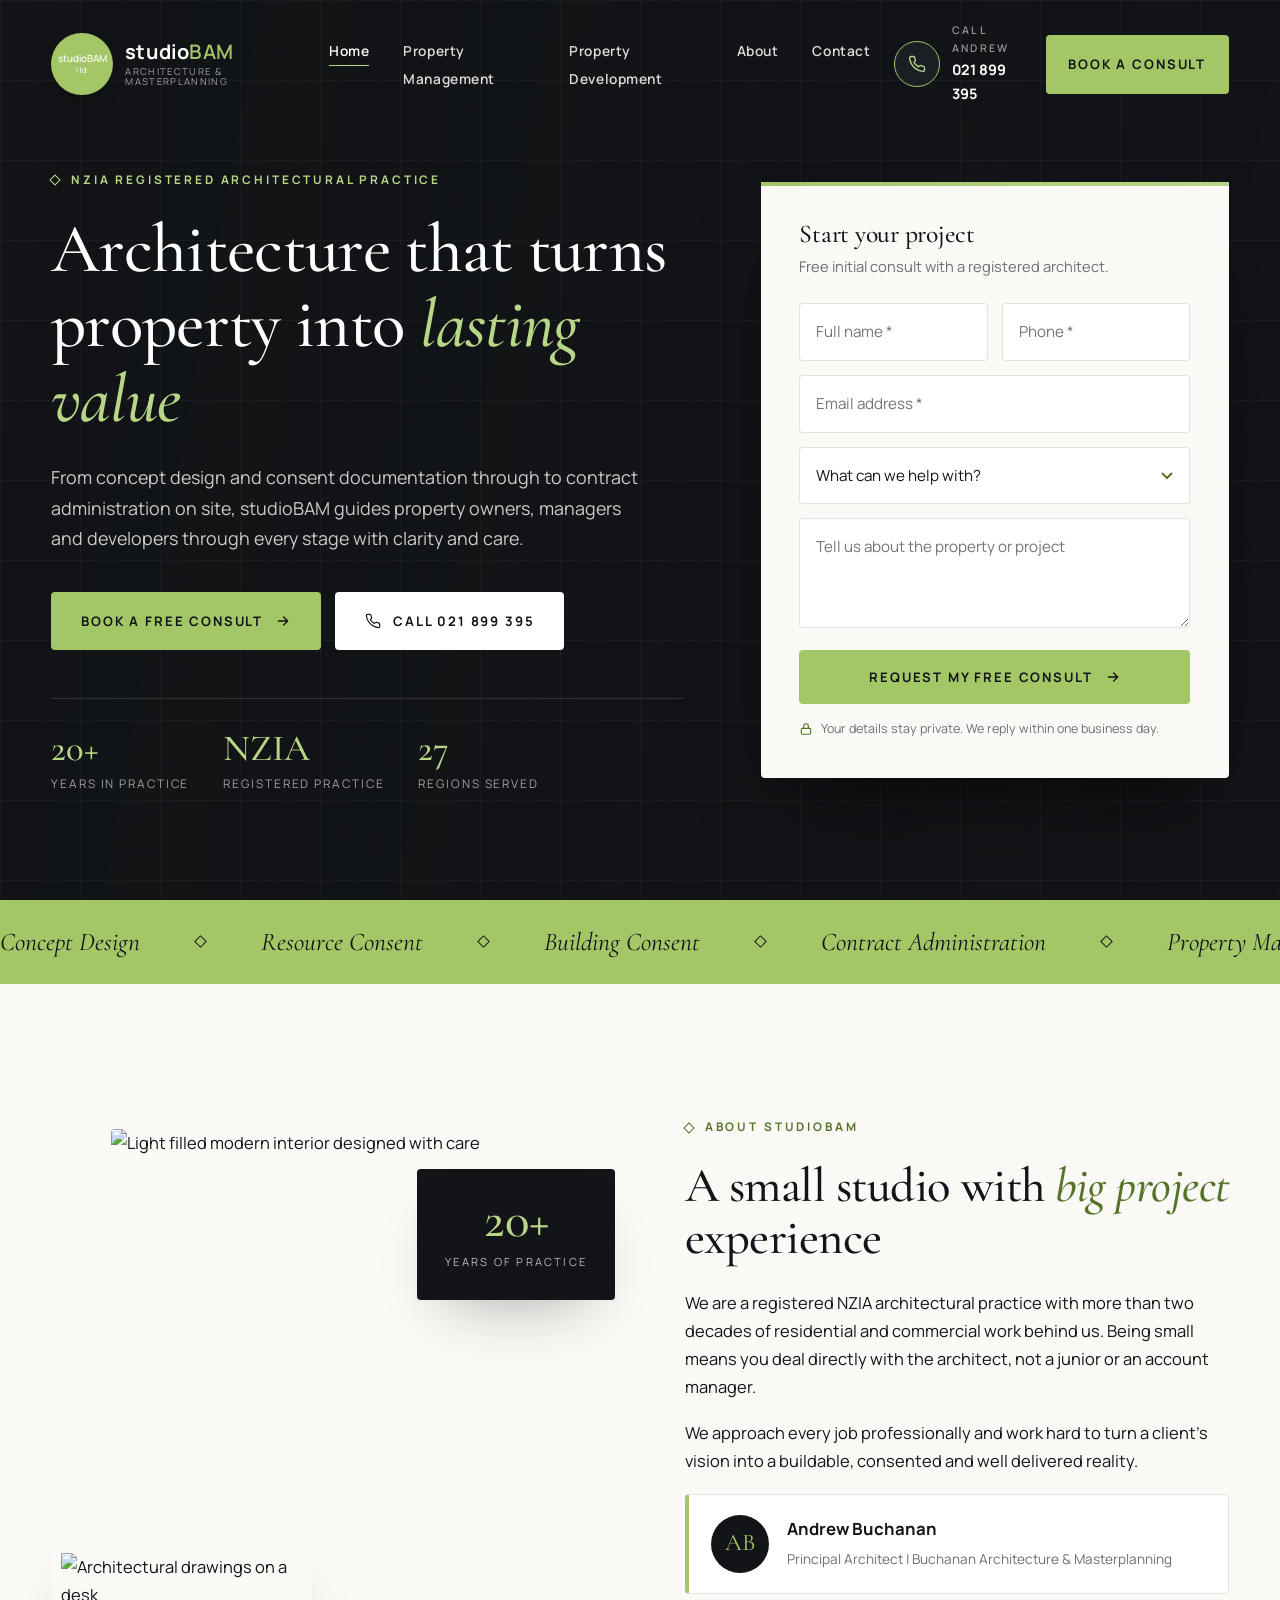
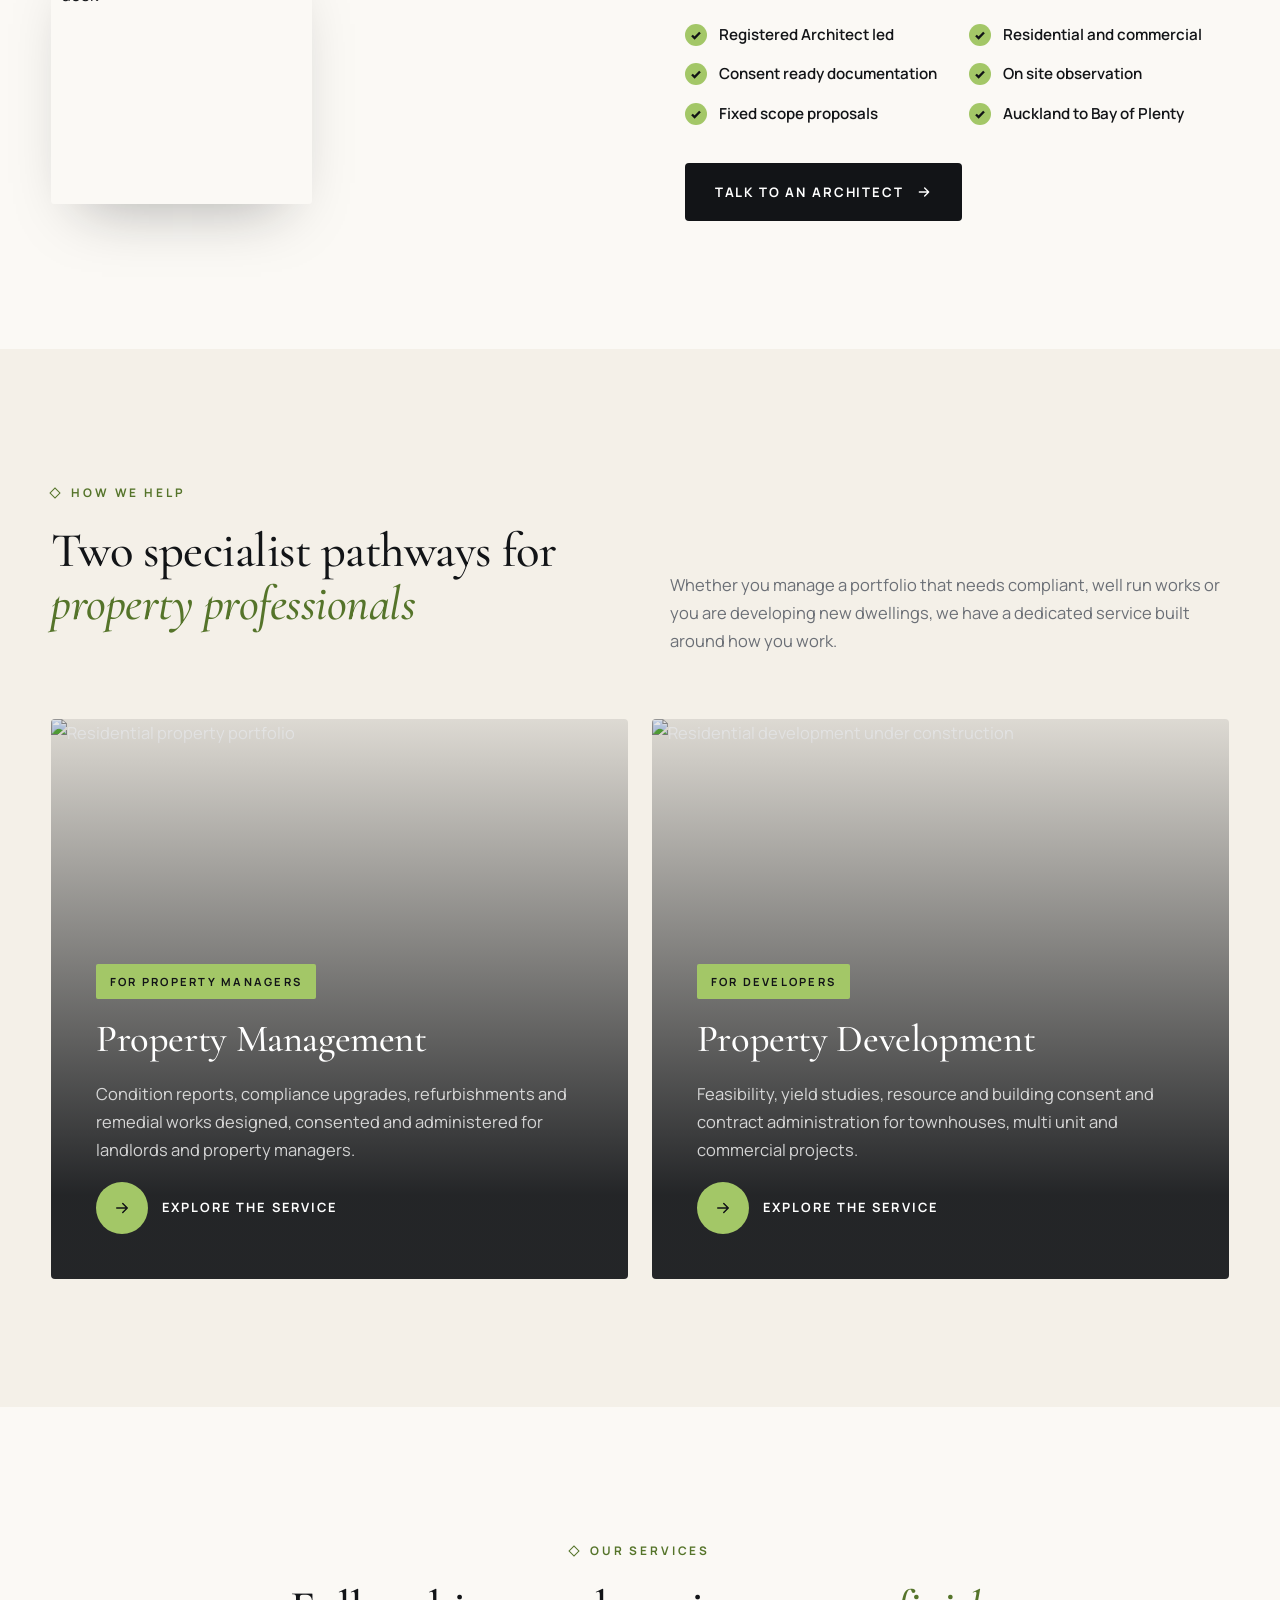
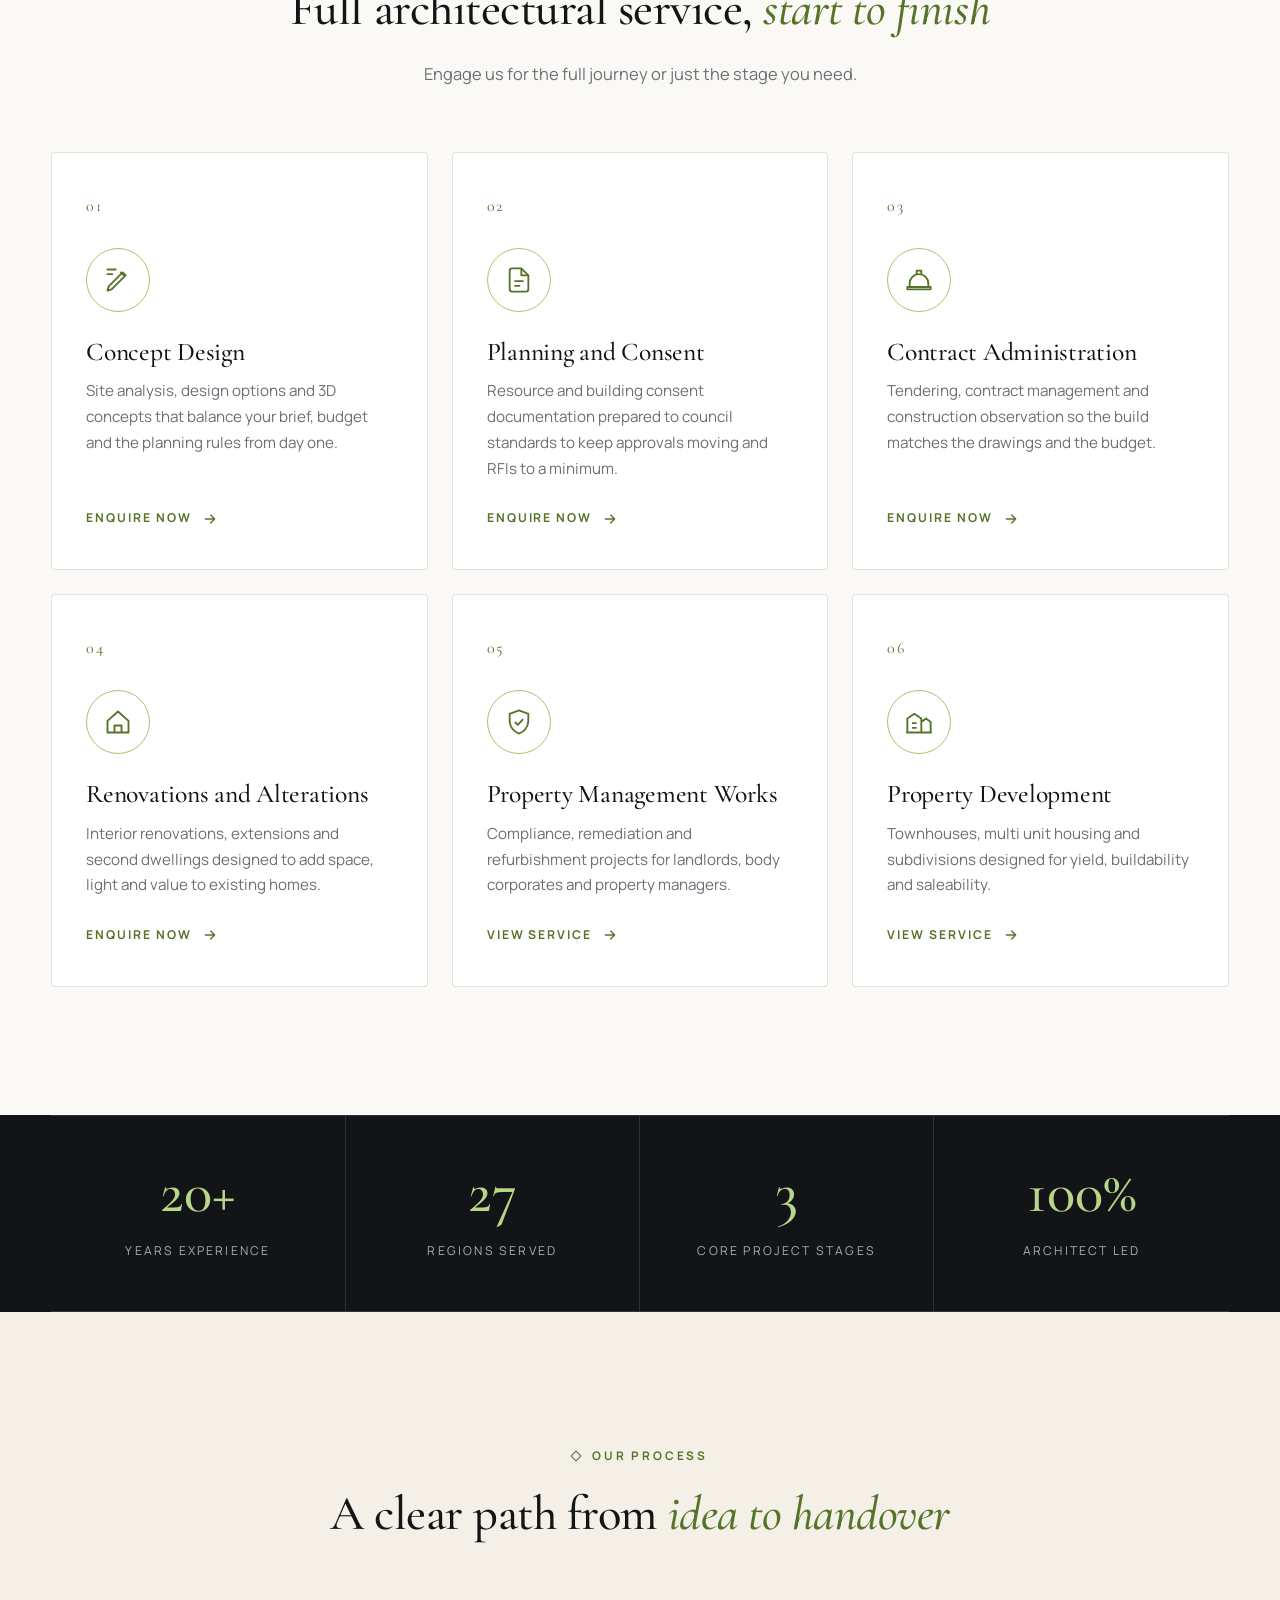
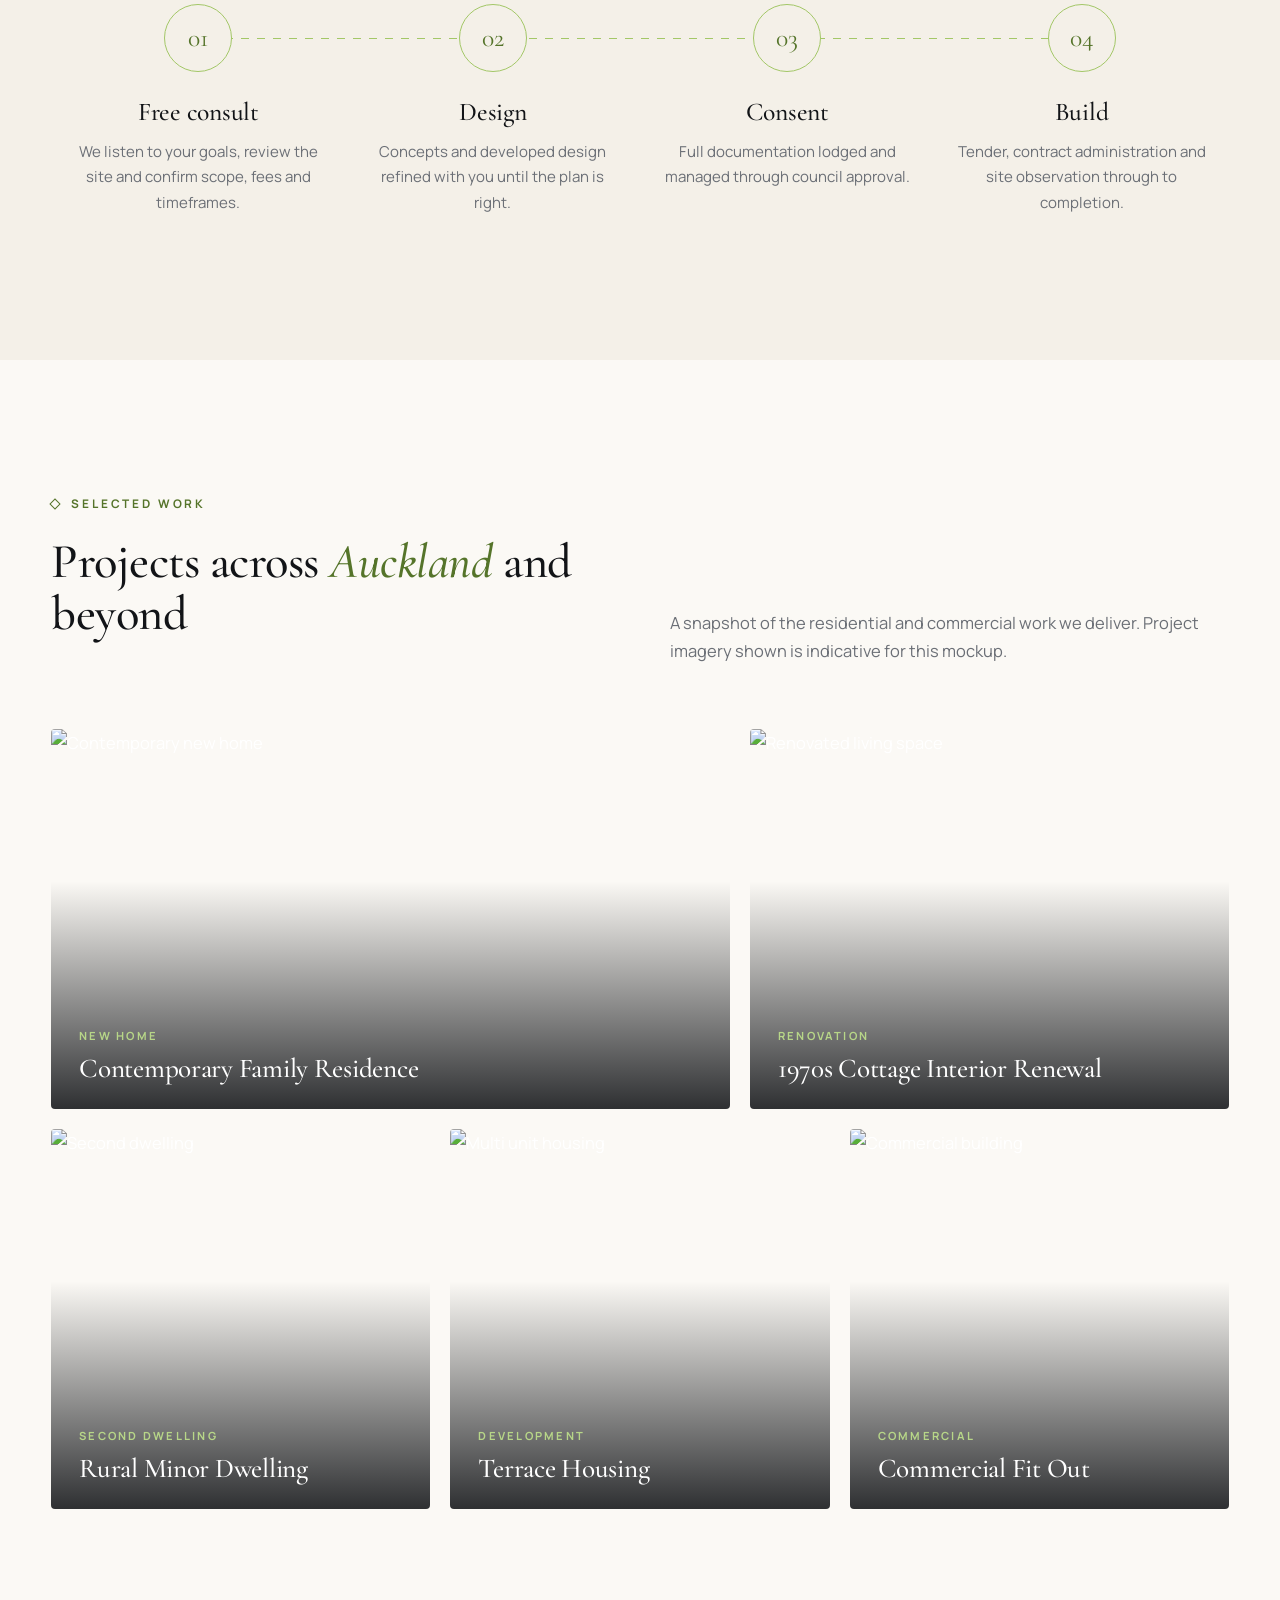
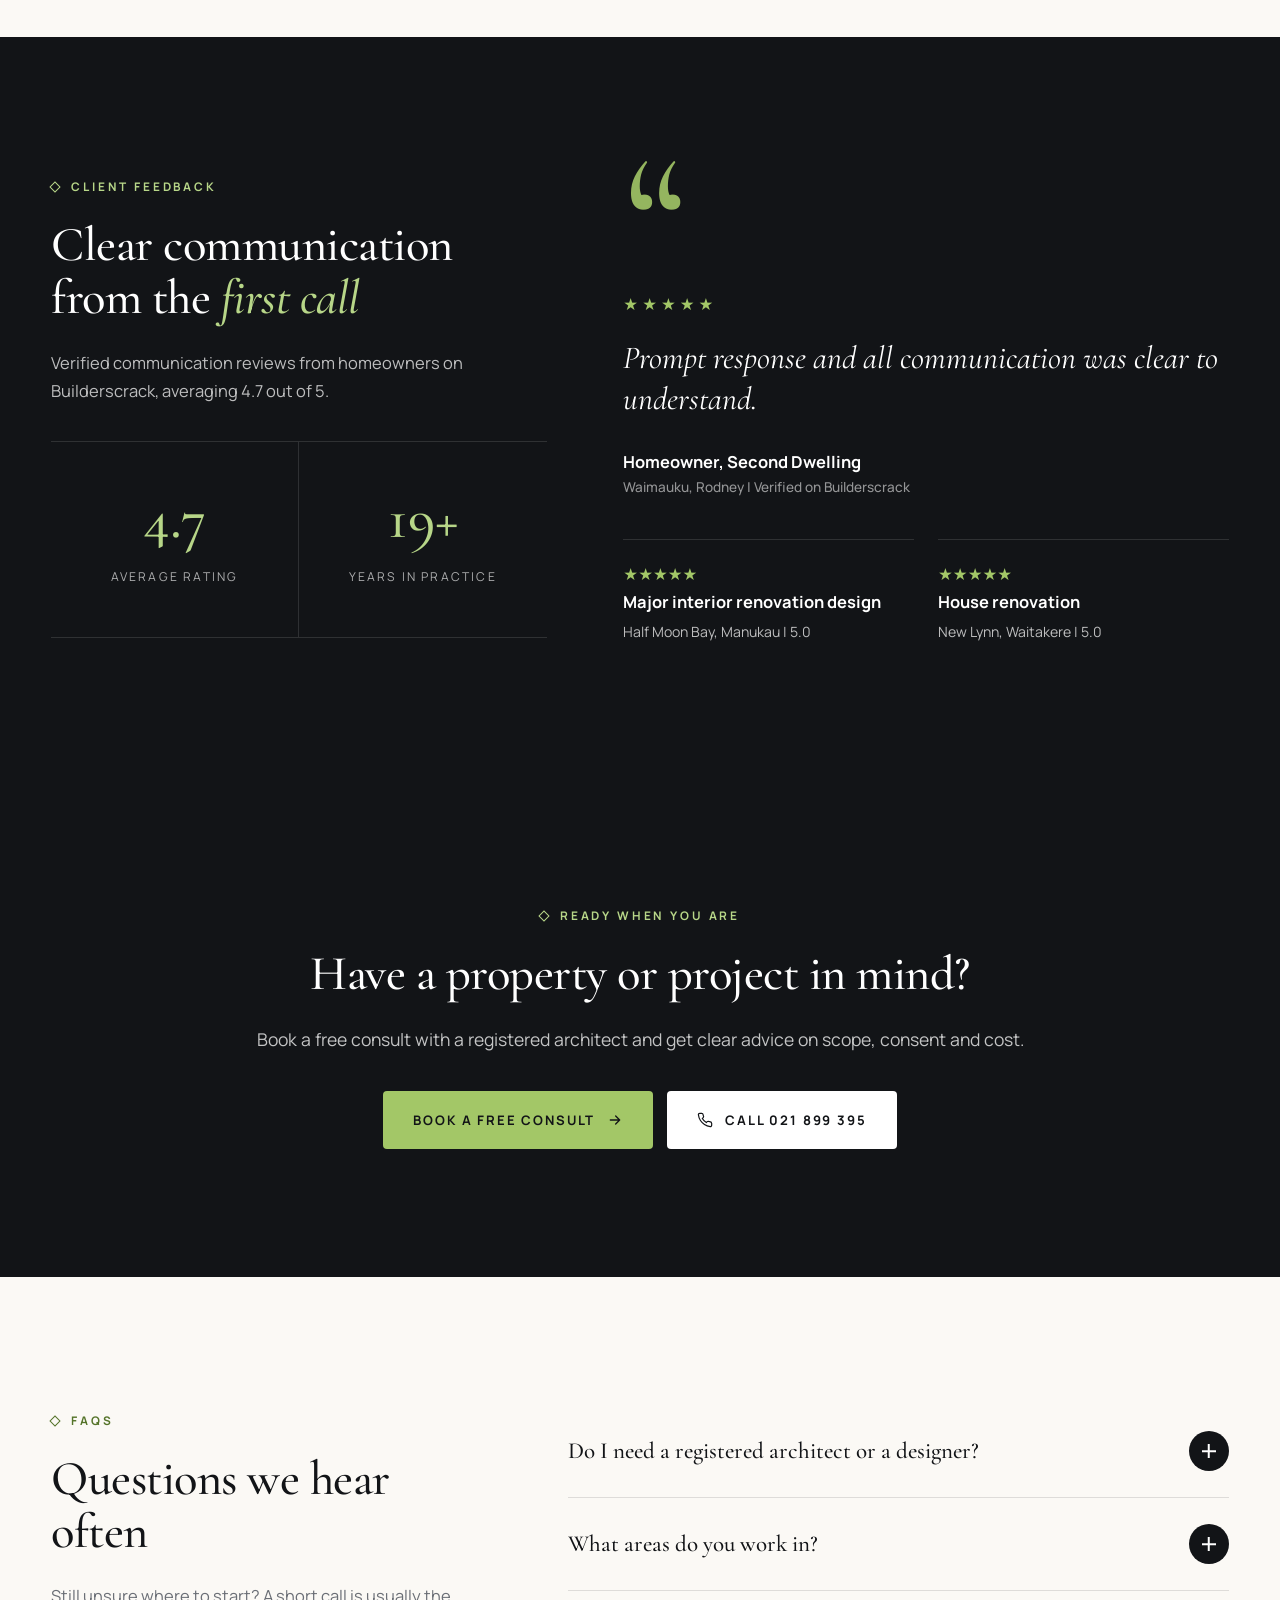
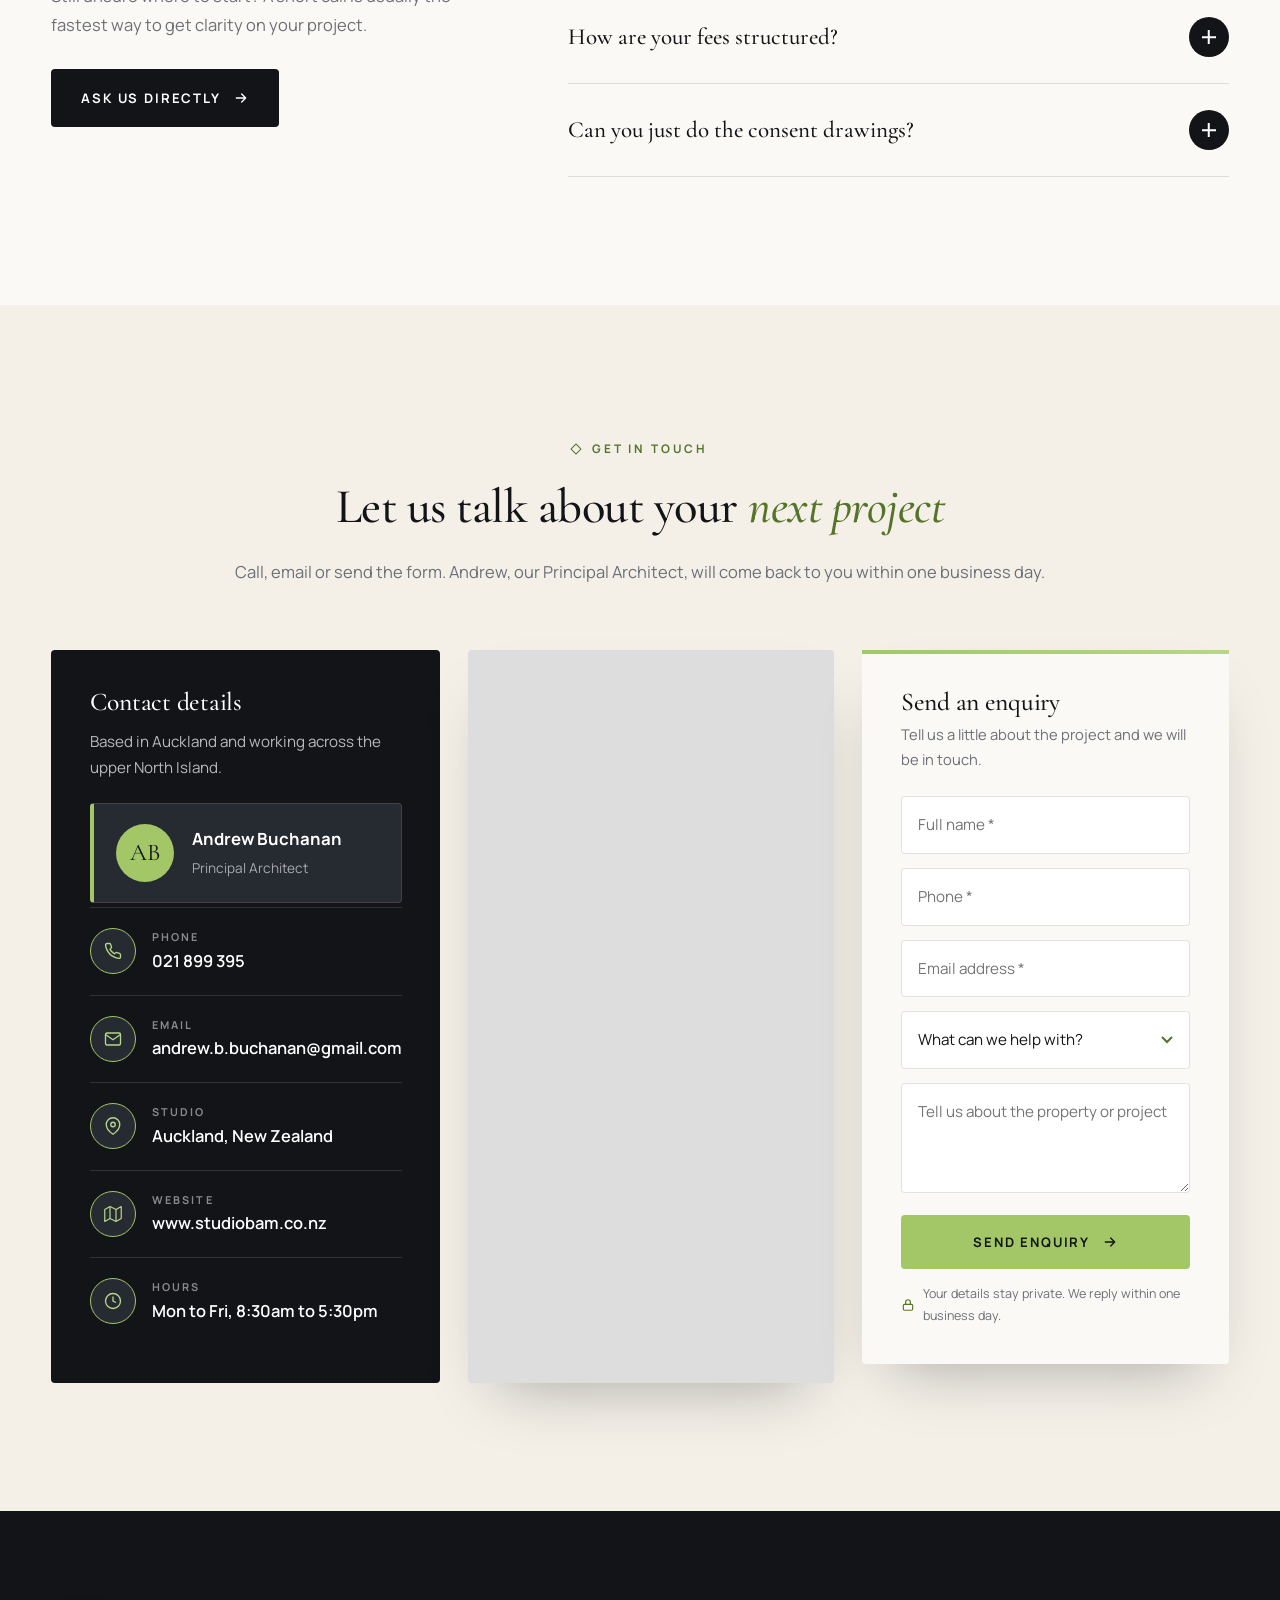
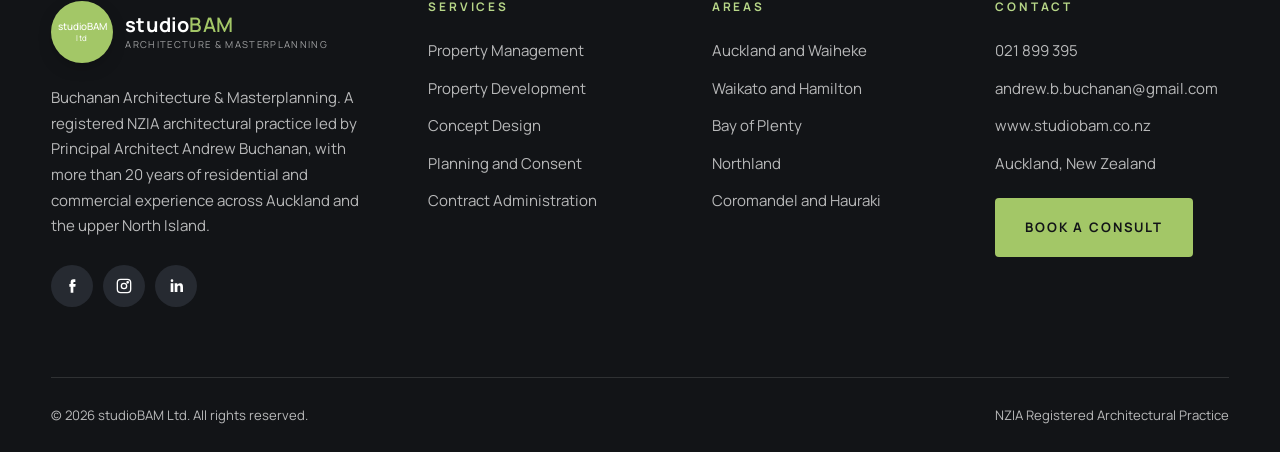
==== commit 04824556: "Apply studioBAM brand green, logo and contact details" ====
--- a/index.html
+++ b/index.html
@@ -9,21 +9,21 @@
 <link rel="preconnect" href="https://fonts.gstatic.com" crossorigin>
 <link href="https://fonts.googleapis.com/css2?family=Cormorant+Garamond:ital,wght@0,400;0,500;0,600;1,400;1,500&family=Manrope:wght@400;500;600;700&display=swap" rel="stylesheet">
 <link rel="stylesheet" href="styles.css">
-<link rel="icon" href="data:image/svg+xml,%3Csvg xmlns='http://www.w3.org/2000/svg' viewBox='0 0 64 64'%3E%3Crect width='64' height='64' fill='%23121417'/%3E%3Ctext x='32' y='44' font-family='Georgia' font-size='34' fill='%23c9a46a' text-anchor='middle'%3EB%3C/text%3E%3C/svg%3E">
+<link rel="icon" href="data:image/svg+xml,%3Csvg xmlns='http://www.w3.org/2000/svg' viewBox='0 0 64 64'%3E%3Crect width='64' height='64' fill='none'/%3E%3Ccircle cx='32' cy='32' r='30' fill='%23a3c767'/%3E%3Ctext x='32' y='41' font-family='Arial' font-size='24' fill='white' text-anchor='middle'%3EsB%3C/text%3E%3C/svg%3E">
 </head>
 <body>
 <div class="progress"></div>
 <header class="site-header">
   <div class="container nav-wrap">
     <a href="index.html" class="logo" aria-label="studioBAM home">
-      <span class="logo-mark">B</span>
-      <span class="logo-text"><strong>studio<b>BAM</b></strong><span>Registered Architects</span></span>
+      <span class="logo-roundel"><span><b>studioBAM</b><small>ltd</small></span></span>
+      <span class="logo-text"><strong>studio<b>BAM</b></strong><span>Architecture &amp; Masterplanning</span></span>
     </a>
     <nav class="main-nav" aria-label="Main"><ul><li><a href="index.html" class="active">Home</a></li><li><a href="property-management.html">Property Management</a></li><li><a href="property-development.html">Property Development</a></li><li><a href="#about">About</a></li><li><a href="#contact">Contact</a></li></ul></nav>
     <div class="nav-actions">
-      <a href="tel:+6490000000" class="phone-link" aria-label="Call studioBAM">
+      <a href="tel:+6421899395" class="phone-link" aria-label="Call studioBAM">
         <span class="phone-circle"><svg viewBox="0 0 24 24" fill="none" stroke="currentColor" stroke-width="1.8" stroke-linecap="round" stroke-linejoin="round"><path d="M22 16.9v3a2 2 0 0 1-2.2 2 19.8 19.8 0 0 1-8.6-3.1 19.5 19.5 0 0 1-6-6A19.8 19.8 0 0 1 2.1 4.2 2 2 0 0 1 4.1 2h3a2 2 0 0 1 2 1.7c.1.9.4 1.8.7 2.7a2 2 0 0 1-.5 2.1L8 9.8a16 16 0 0 0 6 6l1.3-1.3a2 2 0 0 1 2.1-.4c.9.3 1.8.6 2.7.7a2 2 0 0 1 1.7 2z"/></svg></span>
-        <span class="phone-text"><small>Call the studio</small>09 000 0000</span>
+        <span class="phone-text"><small>Call Andrew</small>021 899 395</span>
       </a>
       <a href="#contact" class="btn btn-brass">Book a Consult</a>
       <button class="hamburger" aria-label="Open menu" aria-expanded="false"><span></span><span></span><span></span></button>
@@ -38,7 +38,7 @@
       <span class="eyebrow">NZIA Registered Architectural Practice</span>
       <h1>Architecture that turns property into <em>lasting value</em></h1>
       <p class="hero-lead">From concept design and consent documentation through to contract administration on site, studioBAM guides property owners, managers and developers through every stage with clarity and care.</p>
-      <div class="hero-ctas"><a href="#contact" class="btn btn-brass">Book a Free Consult <svg viewBox="0 0 24 24" fill="none" stroke="currentColor" stroke-width="2" stroke-linecap="round" stroke-linejoin="round"><path d="M5 12h14M13 6l6 6-6 6"/></svg></a><a href="tel:+6490000000" class="btn btn-light"><svg viewBox="0 0 24 24" fill="none" stroke="currentColor" stroke-width="1.8" stroke-linecap="round" stroke-linejoin="round"><path d="M22 16.9v3a2 2 0 0 1-2.2 2 19.8 19.8 0 0 1-8.6-3.1 19.5 19.5 0 0 1-6-6A19.8 19.8 0 0 1 2.1 4.2 2 2 0 0 1 4.1 2h3a2 2 0 0 1 2 1.7c.1.9.4 1.8.7 2.7a2 2 0 0 1-.5 2.1L8 9.8a16 16 0 0 0 6 6l1.3-1.3a2 2 0 0 1 2.1-.4c.9.3 1.8.6 2.7.7a2 2 0 0 1 1.7 2z"/></svg> Call 09 000 0000</a></div>
+      <div class="hero-ctas"><a href="#contact" class="btn btn-brass">Book a Free Consult <svg viewBox="0 0 24 24" fill="none" stroke="currentColor" stroke-width="2" stroke-linecap="round" stroke-linejoin="round"><path d="M5 12h14M13 6l6 6-6 6"/></svg></a><a href="tel:+6421899395" class="btn btn-light"><svg viewBox="0 0 24 24" fill="none" stroke="currentColor" stroke-width="1.8" stroke-linecap="round" stroke-linejoin="round"><path d="M22 16.9v3a2 2 0 0 1-2.2 2 19.8 19.8 0 0 1-8.6-3.1 19.5 19.5 0 0 1-6-6A19.8 19.8 0 0 1 2.1 4.2 2 2 0 0 1 4.1 2h3a2 2 0 0 1 2 1.7c.1.9.4 1.8.7 2.7a2 2 0 0 1-.5 2.1L8 9.8a16 16 0 0 0 6 6l1.3-1.3a2 2 0 0 1 2.1-.4c.9.3 1.8.6 2.7.7a2 2 0 0 1 1.7 2z"/></svg> Call 021 899 395</a></div>
       <div class="hero-trust"><div><strong>20+</strong><span>Years in practice</span></div><div><strong>NZIA</strong><span>Registered practice</span></div><div><strong>27</strong><span>Regions served</span></div></div>
     </div>
     <div class="hero-form"><div class="form-card">
@@ -72,6 +72,7 @@
       <h2>A small studio with <em class="accent">big project</em> experience</h2>
       <p>We are a registered NZIA architectural practice with more than two decades of residential and commercial work behind us. Being small means you deal directly with the architect, not a junior or an account manager.</p>
       <p>We approach every job professionally and work hard to turn a client's vision into a buildable, consented and well delivered reality.</p>
+      <div class="principal"><span class="avatar">AB</span><div><strong>Andrew Buchanan</strong><span>Principal Architect | Buchanan Architecture &amp; Masterplanning</span></div></div>
       <ul class="check-list">
         <li>Registered Architect led</li><li>Residential and commercial</li><li>Consent ready documentation</li><li>On site observation</li><li>Fixed scope proposals</li><li>Auckland to Bay of Plenty</li>
       </ul>
@@ -214,7 +215,7 @@
     <span class="eyebrow">Ready when you are</span>
     <h2>Have a property or project in mind?</h2>
     <p>Book a free consult with a registered architect and get clear advice on scope, consent and cost.</p>
-    <div class="hero-ctas"><a href="#contact" class="btn btn-brass">Book a Free Consult <svg viewBox="0 0 24 24" fill="none" stroke="currentColor" stroke-width="2" stroke-linecap="round" stroke-linejoin="round"><path d="M5 12h14M13 6l6 6-6 6"/></svg></a><a href="tel:+6490000000" class="btn btn-light"><svg viewBox="0 0 24 24" fill="none" stroke="currentColor" stroke-width="1.8" stroke-linecap="round" stroke-linejoin="round"><path d="M22 16.9v3a2 2 0 0 1-2.2 2 19.8 19.8 0 0 1-8.6-3.1 19.5 19.5 0 0 1-6-6A19.8 19.8 0 0 1 2.1 4.2 2 2 0 0 1 4.1 2h3a2 2 0 0 1 2 1.7c.1.9.4 1.8.7 2.7a2 2 0 0 1-.5 2.1L8 9.8a16 16 0 0 0 6 6l1.3-1.3a2 2 0 0 1 2.1-.4c.9.3 1.8.6 2.7.7a2 2 0 0 1 1.7 2z"/></svg> Call 09 000 0000</a></div>
+    <div class="hero-ctas"><a href="#contact" class="btn btn-brass">Book a Free Consult <svg viewBox="0 0 24 24" fill="none" stroke="currentColor" stroke-width="2" stroke-linecap="round" stroke-linejoin="round"><path d="M5 12h14M13 6l6 6-6 6"/></svg></a><a href="tel:+6421899395" class="btn btn-light"><svg viewBox="0 0 24 24" fill="none" stroke="currentColor" stroke-width="1.8" stroke-linecap="round" stroke-linejoin="round"><path d="M22 16.9v3a2 2 0 0 1-2.2 2 19.8 19.8 0 0 1-8.6-3.1 19.5 19.5 0 0 1-6-6A19.8 19.8 0 0 1 2.1 4.2 2 2 0 0 1 4.1 2h3a2 2 0 0 1 2 1.7c.1.9.4 1.8.7 2.7a2 2 0 0 1-.5 2.1L8 9.8a16 16 0 0 0 6 6l1.3-1.3a2 2 0 0 1 2.1-.4c.9.3 1.8.6 2.7.7a2 2 0 0 1 1.7 2z"/></svg> Call 021 899 395</a></div>
   </div>
 </section><section class="section">
   <div class="container faq-grid">
@@ -231,15 +232,17 @@
     <div class="section-head center reveal">
       <span class="eyebrow">Get in touch</span>
       <h2>Let us talk about your <em class="accent">next project</em></h2>
-      <p style="color:var(--muted)">Call, email or send the form. A registered architect will come back to you within one business day.</p>
+      <p style="color:var(--muted)">Call, email or send the form. Andrew, our Principal Architect, will come back to you within one business day.</p>
     </div>
     <div class="contact-grid">
       <div class="contact-info reveal">
         <h3>Contact details</h3>
         <p>Based in Auckland and working across the upper North Island.</p>
-        <div class="info-row"><span class="ic"><svg viewBox="0 0 24 24" fill="none" stroke="currentColor" stroke-width="1.8" stroke-linecap="round" stroke-linejoin="round"><path d="M22 16.9v3a2 2 0 0 1-2.2 2 19.8 19.8 0 0 1-8.6-3.1 19.5 19.5 0 0 1-6-6A19.8 19.8 0 0 1 2.1 4.2 2 2 0 0 1 4.1 2h3a2 2 0 0 1 2 1.7c.1.9.4 1.8.7 2.7a2 2 0 0 1-.5 2.1L8 9.8a16 16 0 0 0 6 6l1.3-1.3a2 2 0 0 1 2.1-.4c.9.3 1.8.6 2.7.7a2 2 0 0 1 1.7 2z"/></svg></span><div><small>Phone</small><a href="tel:+6490000000">09 000 0000</a></div></div>
-        <div class="info-row"><span class="ic"><svg viewBox="0 0 24 24" fill="none" stroke="currentColor" stroke-width="1.8"><rect x="2" y="4" width="20" height="16" rx="2"/><path d="M22 6l-10 7L2 6"/></svg></span><div><small>Email</small><a href="mailto:hello@studiobam.co.nz">hello@studiobam.co.nz</a></div></div>
+        <div class="principal"><span class="avatar">AB</span><div><strong>Andrew Buchanan</strong><span>Principal Architect</span></div></div>
+        <div class="info-row"><span class="ic"><svg viewBox="0 0 24 24" fill="none" stroke="currentColor" stroke-width="1.8" stroke-linecap="round" stroke-linejoin="round"><path d="M22 16.9v3a2 2 0 0 1-2.2 2 19.8 19.8 0 0 1-8.6-3.1 19.5 19.5 0 0 1-6-6A19.8 19.8 0 0 1 2.1 4.2 2 2 0 0 1 4.1 2h3a2 2 0 0 1 2 1.7c.1.9.4 1.8.7 2.7a2 2 0 0 1-.5 2.1L8 9.8a16 16 0 0 0 6 6l1.3-1.3a2 2 0 0 1 2.1-.4c.9.3 1.8.6 2.7.7a2 2 0 0 1 1.7 2z"/></svg></span><div><small>Phone</small><a href="tel:+6421899395">021 899 395</a></div></div>
+        <div class="info-row"><span class="ic"><svg viewBox="0 0 24 24" fill="none" stroke="currentColor" stroke-width="1.8"><rect x="2" y="4" width="20" height="16" rx="2"/><path d="M22 6l-10 7L2 6"/></svg></span><div><small>Email</small><a href="mailto:andrew.b.buchanan@gmail.com">andrew.b.buchanan@gmail.com</a></div></div>
         <div class="info-row"><span class="ic"><svg viewBox="0 0 24 24" fill="none" stroke="currentColor" stroke-width="1.8"><path d="M21 10c0 7-9 13-9 13S3 17 3 10a9 9 0 0 1 18 0z"/><circle cx="12" cy="10" r="3"/></svg></span><div><small>Studio</small><span>Auckland, New Zealand</span></div></div>
+        <div class="info-row"><span class="ic"><svg viewBox="0 0 24 24" fill="none" stroke="currentColor" stroke-width="1.6" stroke-linejoin="round"><path d="M1 6v16l7-4 8 4 7-4V2l-7 4-8-4z"/><path d="M8 2v16M16 6v16"/></svg></span><div><small>Website</small><a href="https://www.studiobam.co.nz" target="_blank" rel="noopener">www.studiobam.co.nz</a></div></div>
         <div class="info-row"><span class="ic"><svg viewBox="0 0 24 24" fill="none" stroke="currentColor" stroke-width="1.8"><circle cx="12" cy="12" r="10"/><path d="M12 6v6l4 2"/></svg></span><div><small>Hours</small><span>Mon to Fri, 8:30am to 5:30pm</span></div></div>
       </div>
       <div class="map-wrap reveal d1"><iframe title="studioBAM location map" loading="lazy" referrerpolicy="no-referrer-when-downgrade" src="https://maps.google.com/maps?q=Auckland%20New%20Zealand&t=&z=11&ie=UTF8&iwloc=&output=embed"></iframe></div>
@@ -266,8 +269,8 @@
   <div class="container">
     <div class="footer-grid">
       <div class="footer-brand">
-        <a href="index.html" class="logo"><span class="logo-mark">B</span><span class="logo-text"><strong>studio<b>BAM</b></strong><span>Registered Architects</span></span></a>
-        <p>A registered NZIA architectural practice with more than 20 years of residential and commercial experience across Auckland and the upper North Island.</p>
+        <a href="index.html" class="logo"><span class="logo-roundel"><span><b>studioBAM</b><small>ltd</small></span></span><span class="logo-text"><strong>studio<b>BAM</b></strong><span>Architecture &amp; Masterplanning</span></span></a>
+        <p>Buchanan Architecture &amp; Masterplanning. A registered NZIA architectural practice led by Principal Architect Andrew Buchanan, with more than 20 years of residential and commercial experience across Auckland and the upper North Island.</p>
         <div class="socials"><a href="#" aria-label="Facebook"><svg viewBox="0 0 24 24" fill="currentColor"><path d="M14 9V7c0-.8.5-1 1-1h2V2h-3c-3 0-4 2-4 4.5V9H8v4h2v9h4v-9h3l.5-4z"/></svg></a><a href="#" aria-label="Instagram"><svg viewBox="0 0 24 24" fill="none" stroke="currentColor" stroke-width="2"><rect x="2" y="2" width="20" height="20" rx="5"/><circle cx="12" cy="12" r="4"/><circle cx="17.5" cy="6.5" r="1" fill="currentColor"/></svg></a><a href="#" aria-label="LinkedIn"><svg viewBox="0 0 24 24" fill="currentColor"><path d="M4 8h4v13H4zM6 2a2 2 0 1 1 0 4 2 2 0 0 1 0-4zM10 8h4v2c.6-1 2-2.3 4-2.3 4 0 4.5 2.6 4.5 6V21h-4v-6.3c0-1.5 0-3.4-2-3.4s-2.4 1.6-2.4 3.3V21h-4z"/></svg></a></div>
       </div>
       <div><h4>Services</h4><ul>
@@ -281,8 +284,9 @@
         <li>Auckland and Waiheke</li><li>Waikato and Hamilton</li><li>Bay of Plenty</li><li>Northland</li><li>Coromandel and Hauraki</li>
       </ul></div>
       <div><h4>Contact</h4><ul>
-        <li><a href="tel:+6490000000">09 000 0000</a></li>
-        <li><a href="mailto:hello@studiobam.co.nz">hello@studiobam.co.nz</a></li>
+        <li><a href="tel:+6421899395">021 899 395</a></li>
+        <li><a href="mailto:andrew.b.buchanan@gmail.com">andrew.b.buchanan@gmail.com</a></li>
+        <li><a href="https://www.studiobam.co.nz" target="_blank" rel="noopener">www.studiobam.co.nz</a></li>
         <li>Auckland, New Zealand</li>
         <li><a href="#contact" class="btn btn-brass" style="margin-top:10px">Book a Consult</a></li>
       </ul></div>
@@ -290,7 +294,7 @@
     <div class="footer-bottom"><span>&copy; <span id="year">2026</span> studioBAM Ltd. All rights reserved.</span><span>NZIA Registered Architectural Practice</span></div>
   </div>
 </footer>
-<a href="tel:+6490000000" class="float-call" aria-label="Call now"><i><svg viewBox="0 0 24 24" fill="none" stroke="currentColor" stroke-width="1.8" stroke-linecap="round" stroke-linejoin="round"><path d="M22 16.9v3a2 2 0 0 1-2.2 2 19.8 19.8 0 0 1-8.6-3.1 19.5 19.5 0 0 1-6-6A19.8 19.8 0 0 1 2.1 4.2 2 2 0 0 1 4.1 2h3a2 2 0 0 1 2 1.7c.1.9.4 1.8.7 2.7a2 2 0 0 1-.5 2.1L8 9.8a16 16 0 0 0 6 6l1.3-1.3a2 2 0 0 1 2.1-.4c.9.3 1.8.6 2.7.7a2 2 0 0 1 1.7 2z"/></svg></i>Call Now</a>
+<a href="tel:+6421899395" class="float-call" aria-label="Call now"><i><svg viewBox="0 0 24 24" fill="none" stroke="currentColor" stroke-width="1.8" stroke-linecap="round" stroke-linejoin="round"><path d="M22 16.9v3a2 2 0 0 1-2.2 2 19.8 19.8 0 0 1-8.6-3.1 19.5 19.5 0 0 1-6-6A19.8 19.8 0 0 1 2.1 4.2 2 2 0 0 1 4.1 2h3a2 2 0 0 1 2 1.7c.1.9.4 1.8.7 2.7a2 2 0 0 1-.5 2.1L8 9.8a16 16 0 0 0 6 6l1.3-1.3a2 2 0 0 1 2.1-.4c.9.3 1.8.6 2.7.7a2 2 0 0 1 1.7 2z"/></svg></i>Call Now</a>
 <button class="to-top" aria-label="Back to top"><svg viewBox="0 0 24 24" fill="none" stroke="currentColor" stroke-width="2"><path d="M12 19V5M6 11l6-6 6 6"/></svg></button>
 <script src="main.js"></script>
 </body>
--- a/styles.css
+++ b/styles.css
@@ -5,9 +5,9 @@
   --stone:#f4f0e8;
   --stone-2:#ebe4d7;
   --paper:#fbf9f5;
-  --brass:#b08a52;
-  --brass-2:#c9a46a;
-  --brass-dark:#8a6a3b;
+  --brass:#a3c767;
+  --brass-2:#b7d688;
+  --brass-dark:#55742a;
   --muted:#6b6f76;
   --line:rgba(18,20,23,.12);
   --line-light:rgba(255,255,255,.12);
@@ -27,12 +27,12 @@
 h2{font-size:clamp(2.1rem,3.8vw,3.5rem)}
 h3{font-size:clamp(1.45rem,2vw,1.85rem)}
 p{margin:0 0 1.1em}
-em.accent{font-style:italic;color:var(--brass)}
+em.accent{font-style:italic;color:var(--brass-dark)}
 .container{width:100%;max-width:1440px;margin:0 auto;padding:0 clamp(20px,4vw,56px)}
 @media (min-width:1920px){.container{max-width:1880px}body{font-size:17.5px}}
 
 /* Eyebrow */
-.eyebrow{display:inline-flex;align-items:center;gap:12px;font-family:var(--sans);font-size:.74rem;font-weight:700;letter-spacing:.24em;text-transform:uppercase;color:var(--brass);margin-bottom:22px}
+.eyebrow{display:inline-flex;align-items:center;gap:12px;font-family:var(--sans);font-size:.74rem;font-weight:700;letter-spacing:.24em;text-transform:uppercase;color:var(--brass-dark);margin-bottom:22px}
 .eyebrow::before{content:"";width:8px;height:8px;border:1.5px solid currentColor;transform:rotate(45deg);flex:none}
 .center{text-align:center}
 .center .eyebrow{justify-content:center}
@@ -45,13 +45,15 @@
 .btn:hover{transform:translateY(-2px);box-shadow:0 18px 30px -16px rgba(0,0,0,.45)}
 .btn svg{width:16px;height:16px;transition:transform .4s var(--ease)}
 .btn:hover svg{transform:translateX(4px)}
-.btn-brass{background:var(--brass);color:#fff}
+.btn-brass{background:var(--brass);color:var(--ink)}
+.btn-brass:hover{color:#fff}
 .btn-brass::after{background:var(--ink)}
 .btn-light{background:#fff;color:var(--ink)}
 .btn-light::after{background:var(--brass)}
-.btn-light:hover{color:#fff}
+.btn-light:hover{color:var(--ink)}
 .btn-dark{background:var(--ink);color:#fff}
 .btn-dark::after{background:var(--brass)}
+.btn-dark:hover{color:var(--ink)}
 .btn-block{width:100%}
 
 /* Header */
@@ -60,7 +62,7 @@
 .nav-wrap{display:flex;align-items:center;justify-content:space-between;gap:24px}
 .logo{display:flex;align-items:center;gap:12px;color:#fff}
 .logo-mark{width:44px;height:44px;border:1.5px solid var(--brass);display:grid;place-items:center;font-family:var(--serif);font-size:1.35rem;font-weight:600;color:var(--brass-2);position:relative}
-.logo-mark::after{content:"";position:absolute;inset:4px;border:1px solid rgba(201,164,106,.35)}
+.logo-mark::after{content:"";position:absolute;inset:4px;border:1px solid rgba(163,199,103,.35)}
 .logo-text{display:flex;flex-direction:column;line-height:1}
 .logo-text strong{font-family:var(--serif);font-size:1.6rem;font-weight:600;letter-spacing:.01em}
 .logo-text strong b{color:var(--brass-2);font-weight:600}
@@ -73,11 +75,11 @@
 .nav-actions{display:flex;align-items:center;gap:14px}
 .phone-link{display:flex;align-items:center;gap:12px;color:#fff;font-weight:700;font-size:.9rem}
 .phone-circle{width:46px;height:46px;border-radius:50%;background:var(--ink-2);border:1.5px solid var(--brass);display:grid;place-items:center;color:var(--brass-2);flex:none;transition:background .3s,color .3s}
-.phone-link:hover .phone-circle{background:var(--brass);color:#fff}
+.phone-link:hover .phone-circle{background:var(--brass);color:var(--ink)}
 .phone-circle svg{width:18px;height:18px}
 .phone-link small{display:block;font-size:.66rem;letter-spacing:.2em;text-transform:uppercase;color:rgba(255,255,255,.55);font-weight:600}
 .hamburger{display:none;width:46px;height:46px;border-radius:var(--radius);background:var(--brass);border:0;cursor:pointer;position:relative}
-.hamburger span{position:absolute;left:13px;right:13px;height:2px;background:#fff;transition:transform .35s var(--ease),opacity .25s}
+.hamburger span{position:absolute;left:13px;right:13px;height:2px;background:var(--ink);transition:transform .35s var(--ease),opacity .25s}
 .hamburger span:nth-child(1){top:16px}.hamburger span:nth-child(2){top:22px}.hamburger span:nth-child(3){top:28px}
 .nav-open .hamburger span:nth-child(1){transform:translateY(6px) rotate(45deg)}
 .nav-open .hamburger span:nth-child(2){opacity:0}
@@ -120,14 +122,14 @@
 .form-grid .full{grid-column:1/-1}
 .field{position:relative}
 .field input,.field select,.field textarea{width:100%;font:inherit;font-size:.95rem;padding:15px 16px;border:1px solid var(--line);background:#fff;border-radius:var(--radius);color:var(--ink);transition:border-color .3s,box-shadow .3s;appearance:none}
-.field select{background-image:url("data:image/svg+xml,%3Csvg xmlns='http://www.w3.org/2000/svg' width='12' height='8' fill='none' stroke='%23b08a52' stroke-width='2'%3E%3Cpath d='M1 1l5 5 5-5'/%3E%3C/svg%3E");background-repeat:no-repeat;background-position:right 16px center;padding-right:40px}
+.field select{background-image:url("data:image/svg+xml,%3Csvg xmlns='http://www.w3.org/2000/svg' width='12' height='8' fill='none' stroke='%2355742a' stroke-width='2'%3E%3Cpath d='M1 1l5 5 5-5'/%3E%3C/svg%3E");background-repeat:no-repeat;background-position:right 16px center;padding-right:40px}
 .field textarea{min-height:110px;resize:vertical}
-.field input:focus,.field select:focus,.field textarea:focus{outline:0;border-color:var(--brass);box-shadow:0 0 0 4px rgba(176,138,82,.15)}
+.field input:focus,.field select:focus,.field textarea:focus{outline:0;border-color:var(--brass);box-shadow:0 0 0 4px rgba(163,199,103,.25)}
 .form-note{font-size:.78rem;color:var(--muted);margin:14px 0 0;display:flex;align-items:center;gap:8px}
-.form-note svg{width:14px;height:14px;color:var(--brass);flex:none}
+.form-note svg{width:14px;height:14px;color:var(--brass-dark);flex:none}
 .form-success{display:none;text-align:center;padding:30px 0}
 .form-success.show{display:block}
-.form-success svg{width:56px;height:56px;color:var(--brass);margin:0 auto 16px}
+.form-success svg{width:56px;height:56px;color:var(--brass-dark);margin:0 auto 16px}
 
 /* Sections */
 section{position:relative}
@@ -141,10 +143,10 @@
 .section-dark .section-head.split p{color:rgba(255,255,255,.7)}
 
 /* Marquee */
-.marquee{background:var(--brass);color:#fff;overflow:hidden;padding:20px 0;white-space:nowrap}
+.marquee{background:var(--brass);color:var(--ink);overflow:hidden;padding:20px 0;white-space:nowrap}
 .marquee-track{display:inline-flex;gap:56px;animation:marq 38s linear infinite;font-family:var(--serif);font-size:1.6rem;font-style:italic}
 .marquee-track span{display:inline-flex;align-items:center;gap:56px}
-.marquee-track span::after{content:"";width:9px;height:9px;border:1.5px solid #fff;transform:rotate(45deg)}
+.marquee-track span::after{content:"";width:9px;height:9px;border:1.5px solid var(--ink);transform:rotate(45deg)}
 @keyframes marq{to{transform:translateX(-50%)}}
 
 /* Intro / about */
@@ -160,7 +162,7 @@
 .img-stack .badge span{font-size:.7rem;letter-spacing:.2em;text-transform:uppercase;color:rgba(255,255,255,.7)}
 .check-list{list-style:none;padding:0;margin:28px 0 36px;display:grid;grid-template-columns:1fr 1fr;gap:14px 24px}
 .check-list li{display:flex;gap:12px;align-items:flex-start;font-weight:600;font-size:.95rem}
-.check-list li::before{content:"";flex:none;width:22px;height:22px;margin-top:2px;border-radius:50%;background:var(--brass) url("data:image/svg+xml,%3Csvg xmlns='http://www.w3.org/2000/svg' width='12' height='12' fill='none' stroke='white' stroke-width='2.4'%3E%3Cpath d='M2 6.5l2.6 2.5L10 3.5'/%3E%3C/svg%3E") center no-repeat}
+.check-list li::before{content:"";flex:none;width:22px;height:22px;margin-top:2px;border-radius:50%;background:var(--brass) url("data:image/svg+xml,%3Csvg xmlns='http://www.w3.org/2000/svg' width='12' height='12' fill='none' stroke='%23121417' stroke-width='2.4'%3E%3Cpath d='M2 6.5l2.6 2.5L10 3.5'/%3E%3C/svg%3E") center no-repeat}
 .section-dark .check-list li{color:#fff}
 
 /* Service cards (fully clickable) */
@@ -171,13 +173,13 @@
 a.card::before{content:"";position:absolute;inset:0;background:var(--ink);z-index:-1;transform:translateY(101%);transition:transform .6s var(--ease)}
 a.card:hover{transform:translateY(-8px);box-shadow:var(--shadow);color:#fff;border-color:var(--ink)}
 a.card:hover::before{transform:none}
-a.card .num{font-family:var(--serif);font-size:1rem;color:var(--brass);letter-spacing:.1em;margin-bottom:28px}
-a.card .icon{width:64px;height:64px;border-radius:50%;border:1.5px solid var(--brass);display:grid;place-items:center;color:var(--brass);margin-bottom:26px;transition:background .5s,color .5s}
+a.card .num{font-family:var(--serif);font-size:1rem;color:var(--brass-dark);letter-spacing:.1em;margin-bottom:28px}
+a.card .icon{width:64px;height:64px;border-radius:50%;border:1.5px solid var(--brass);display:grid;place-items:center;color:var(--brass-dark);margin-bottom:26px;transition:background .5s,color .5s}
 a.card .icon svg{width:28px;height:28px}
-a.card:hover .icon{background:var(--brass);color:#fff}
+a.card:hover .icon{background:var(--brass);color:var(--ink)}
 a.card p{color:var(--muted);font-size:.95rem;transition:color .5s;flex:1}
 a.card:hover p{color:rgba(255,255,255,.7)}
-a.card .more{display:inline-flex;align-items:center;gap:10px;font-size:.76rem;font-weight:700;letter-spacing:.16em;text-transform:uppercase;color:var(--brass);margin-top:10px}
+a.card .more{display:inline-flex;align-items:center;gap:10px;font-size:.76rem;font-weight:700;letter-spacing:.16em;text-transform:uppercase;color:var(--brass-dark);margin-top:10px}
 a.card .more svg{width:16px;transition:transform .4s var(--ease)}
 a.card:hover .more{color:var(--brass-2)}
 a.card:hover .more svg{transform:translateX(6px)}
@@ -188,11 +190,11 @@
 a.feature::before{content:"";position:absolute;inset:0;z-index:-1;background:linear-gradient(180deg,rgba(18,20,23,.1) 0%,rgba(18,20,23,.92) 85%);transition:background .6s}
 a.feature:hover img{transform:scale(1.07)}
 a.feature .feature-body{position:absolute;left:0;right:0;bottom:0;padding:clamp(28px,3.5vw,50px)}
-a.feature .tag{display:inline-block;background:var(--brass);color:#fff;font-size:.7rem;font-weight:700;letter-spacing:.2em;text-transform:uppercase;padding:8px 14px;border-radius:2px;margin-bottom:20px}
+a.feature .tag{display:inline-block;background:var(--brass);color:var(--ink);font-size:.7rem;font-weight:700;letter-spacing:.2em;text-transform:uppercase;padding:8px 14px;border-radius:2px;margin-bottom:20px}
 a.feature h3{font-size:clamp(1.9rem,3vw,2.8rem);color:#fff}
 a.feature p{color:rgba(255,255,255,.78);max-width:520px}
 a.feature .feature-cta{display:inline-flex;align-items:center;gap:14px;font-weight:700;font-size:.8rem;letter-spacing:.16em;text-transform:uppercase}
-a.feature .feature-cta i{width:52px;height:52px;border-radius:50%;background:var(--brass);display:grid;place-items:center;transition:transform .5s var(--ease)}
+a.feature .feature-cta i{width:52px;height:52px;border-radius:50%;background:var(--brass);color:var(--ink);display:grid;place-items:center;transition:transform .5s var(--ease)}
 a.feature:hover .feature-cta i{transform:rotate(-45deg)}
 a.feature .feature-cta svg{width:18px}
 
@@ -207,9 +209,9 @@
 .process{display:grid;grid-template-columns:repeat(4,1fr);gap:0;counter-reset:step;position:relative}
 .process::before{content:"";position:absolute;top:34px;left:12%;right:12%;height:1px;background:repeating-linear-gradient(90deg,var(--brass) 0 8px,transparent 8px 16px)}
 .step{text-align:center;padding:0 22px;position:relative}
-.step .dot{width:68px;height:68px;border-radius:50%;background:var(--paper);border:1.5px solid var(--brass);margin:0 auto 26px;display:grid;place-items:center;font-family:var(--serif);font-size:1.6rem;color:var(--brass);position:relative;z-index:1;transition:background .4s,color .4s}
+.step .dot{width:68px;height:68px;border-radius:50%;background:var(--paper);border:1.5px solid var(--brass);margin:0 auto 26px;display:grid;place-items:center;font-family:var(--serif);font-size:1.6rem;color:var(--brass-dark);position:relative;z-index:1;transition:background .4s,color .4s}
 .section-stone .step .dot{background:var(--stone)}
-.step:hover .dot{background:var(--brass);color:#fff}
+.step:hover .dot{background:var(--brass);color:var(--ink)}
 .step p{color:var(--muted);font-size:.94rem}
 
 /* Projects */
@@ -236,7 +238,7 @@
 .section-dark .testi cite span{color:rgba(255,255,255,.55)}
 .testi-nav{display:flex;gap:10px;margin-top:34px}
 .testi-nav button{width:52px;height:52px;border-radius:50%;border:0;background:var(--ink-3);color:#fff;cursor:pointer;display:grid;place-items:center;transition:background .3s}
-.testi-nav button:hover{background:var(--brass)}
+.testi-nav button:hover{background:var(--brass);color:var(--ink)}
 .testi-nav svg{width:18px}
 .quote-mark{font-family:var(--serif);font-size:12rem;line-height:.6;color:var(--brass);opacity:.9;margin-bottom:10px}
 
@@ -256,6 +258,7 @@
 .faq-item button i::before,.faq-item button i::after{content:"";position:absolute;left:50%;top:50%;width:14px;height:1.5px;background:#fff;transform:translate(-50%,-50%)}
 .faq-item button i::after{transform:translate(-50%,-50%) rotate(90deg);transition:transform .4s var(--ease)}
 .faq-item.open button i{background:var(--brass)}
+.faq-item.open button i::before,.faq-item.open button i::after{background:var(--ink)}
 .faq-item.open button i::after{transform:translate(-50%,-50%) rotate(0)}
 .faq-answer{max-height:0;overflow:hidden;transition:max-height .5s var(--ease)}
 .faq-answer p{color:var(--muted);padding-bottom:26px;margin:0}
@@ -288,16 +291,16 @@
 .footer-brand p{margin:22px 0 26px;max-width:360px}
 .socials{display:flex;gap:10px}
 .socials a{width:42px;height:42px;border-radius:50%;background:var(--ink-3);display:grid;place-items:center;color:#fff;transition:background .3s}
-.socials a:hover{background:var(--brass)}
+.socials a:hover{background:var(--brass);color:var(--ink)}
 .socials svg{width:16px;height:16px}
 .footer-bottom{border-top:1px solid var(--line-light);padding:26px 0;display:flex;justify-content:space-between;flex-wrap:wrap;gap:12px;font-size:.82rem}
 
 /* Floating call (mobile) */
 .float-call{display:none}
 @media (max-width:767px){
-  .float-call{display:inline-flex;position:fixed;left:50%;bottom:18px;transform:translateX(-50%);z-index:90;align-items:center;gap:12px;background:var(--brass);color:#fff;font-weight:700;font-size:.82rem;letter-spacing:.16em;text-transform:uppercase;padding:15px 28px 15px 16px;border-radius:50px;box-shadow:0 18px 40px -12px rgba(0,0,0,.55)}
-  .float-call i{width:36px;height:36px;border-radius:50%;background:var(--ink);display:grid;place-items:center;position:relative}
-  .float-call i::after{content:"";position:absolute;inset:-4px;border-radius:50%;border:2px solid #fff;animation:ping 1.8s var(--ease) infinite}
+  .float-call{display:inline-flex;position:fixed;left:50%;bottom:18px;transform:translateX(-50%);z-index:90;align-items:center;gap:12px;background:var(--brass);color:var(--ink);font-weight:700;font-size:.82rem;letter-spacing:.16em;text-transform:uppercase;padding:15px 28px 15px 16px;border-radius:50px;box-shadow:0 18px 40px -12px rgba(0,0,0,.55)}
+  .float-call i{width:36px;height:36px;border-radius:50%;background:var(--ink);color:var(--brass);display:grid;place-items:center;position:relative}
+  .float-call i::after{content:"";position:absolute;inset:-4px;border-radius:50%;border:2px solid var(--ink);animation:ping 1.8s var(--ease) infinite}
   .float-call svg{width:16px;height:16px}
   body{padding-bottom:90px}
 }
@@ -369,3 +372,35 @@
   .logo-mark{width:40px;height:40px}
   .quote-mark{font-size:8rem}
 }
+
+/* Overflow guards */
+html,body{overflow-x:clip}
+section{overflow-x:clip}
+.hero-grid>*,.intro-grid>*,.testi-wrap>*,.faq-grid>*{min-width:0}
+@media (max-width:767px){.btn{white-space:normal;text-align:center;padding:17px 22px}}
+
+/* Accent on dark surfaces uses the light brand green */
+.hero .eyebrow,.section-dark .eyebrow,.cta-band .eyebrow,.split-img .body .eyebrow,
+.section-dark em.accent,.cta-band em.accent,.split-img .body em.accent{color:var(--brass-2)}
+.hero .crumbs span{color:var(--brass-2)}
+
+/* Brand logo: green roundel */
+.logo-roundel{width:62px;height:62px;border-radius:50%;background:var(--brass);display:grid;place-items:center;text-align:center;color:#fff;flex:none;font-family:var(--sans);line-height:1;box-shadow:0 6px 18px -8px rgba(0,0,0,.5);transition:transform .5s var(--ease)}
+.logo:hover .logo-roundel{transform:rotate(-8deg) scale(1.04)}
+.logo-roundel b{display:block;font-weight:500;font-size:.62rem;letter-spacing:0}
+.logo-roundel small{display:block;font-size:.5rem;margin-top:2px;letter-spacing:.06em}
+.logo-text strong{font-family:var(--sans);font-size:1.25rem;font-weight:700;letter-spacing:.01em}
+.logo-text strong b{color:var(--brass)}
+.logo-text span{letter-spacing:.14em;font-size:.6rem}
+.site-header.scrolled .logo-roundel{width:54px;height:54px}
+@media (max-width:767px){.logo-roundel,.site-header.scrolled .logo-roundel{width:52px;height:52px}.logo-roundel b{font-size:.52rem}.logo-roundel small{font-size:.44rem}.logo-text strong{font-size:1.1rem}.logo-text span{font-size:.5rem;letter-spacing:.1em}}
+
+/* Principal card */
+.principal{display:flex;align-items:center;gap:18px;margin:6px 0 28px;padding:20px 22px;background:#fff;border:1px solid var(--line);border-left:4px solid var(--brass);border-radius:var(--radius)}
+.principal .avatar{width:58px;height:58px;border-radius:50%;background:var(--ink);color:var(--brass);display:grid;place-items:center;font-family:var(--serif);font-size:1.5rem;flex:none}
+.principal strong{display:block;font-size:1.05rem}
+.principal span{font-size:.85rem;color:var(--muted)}
+.contact-info .principal{background:var(--ink-3);border-color:var(--line-light);border-left-color:var(--brass);margin:6px 0 4px}
+.contact-info .principal strong{color:#fff}
+.contact-info .principal span{color:rgba(255,255,255,.6)}
+.contact-info .principal .avatar{background:var(--brass);color:var(--ink)}
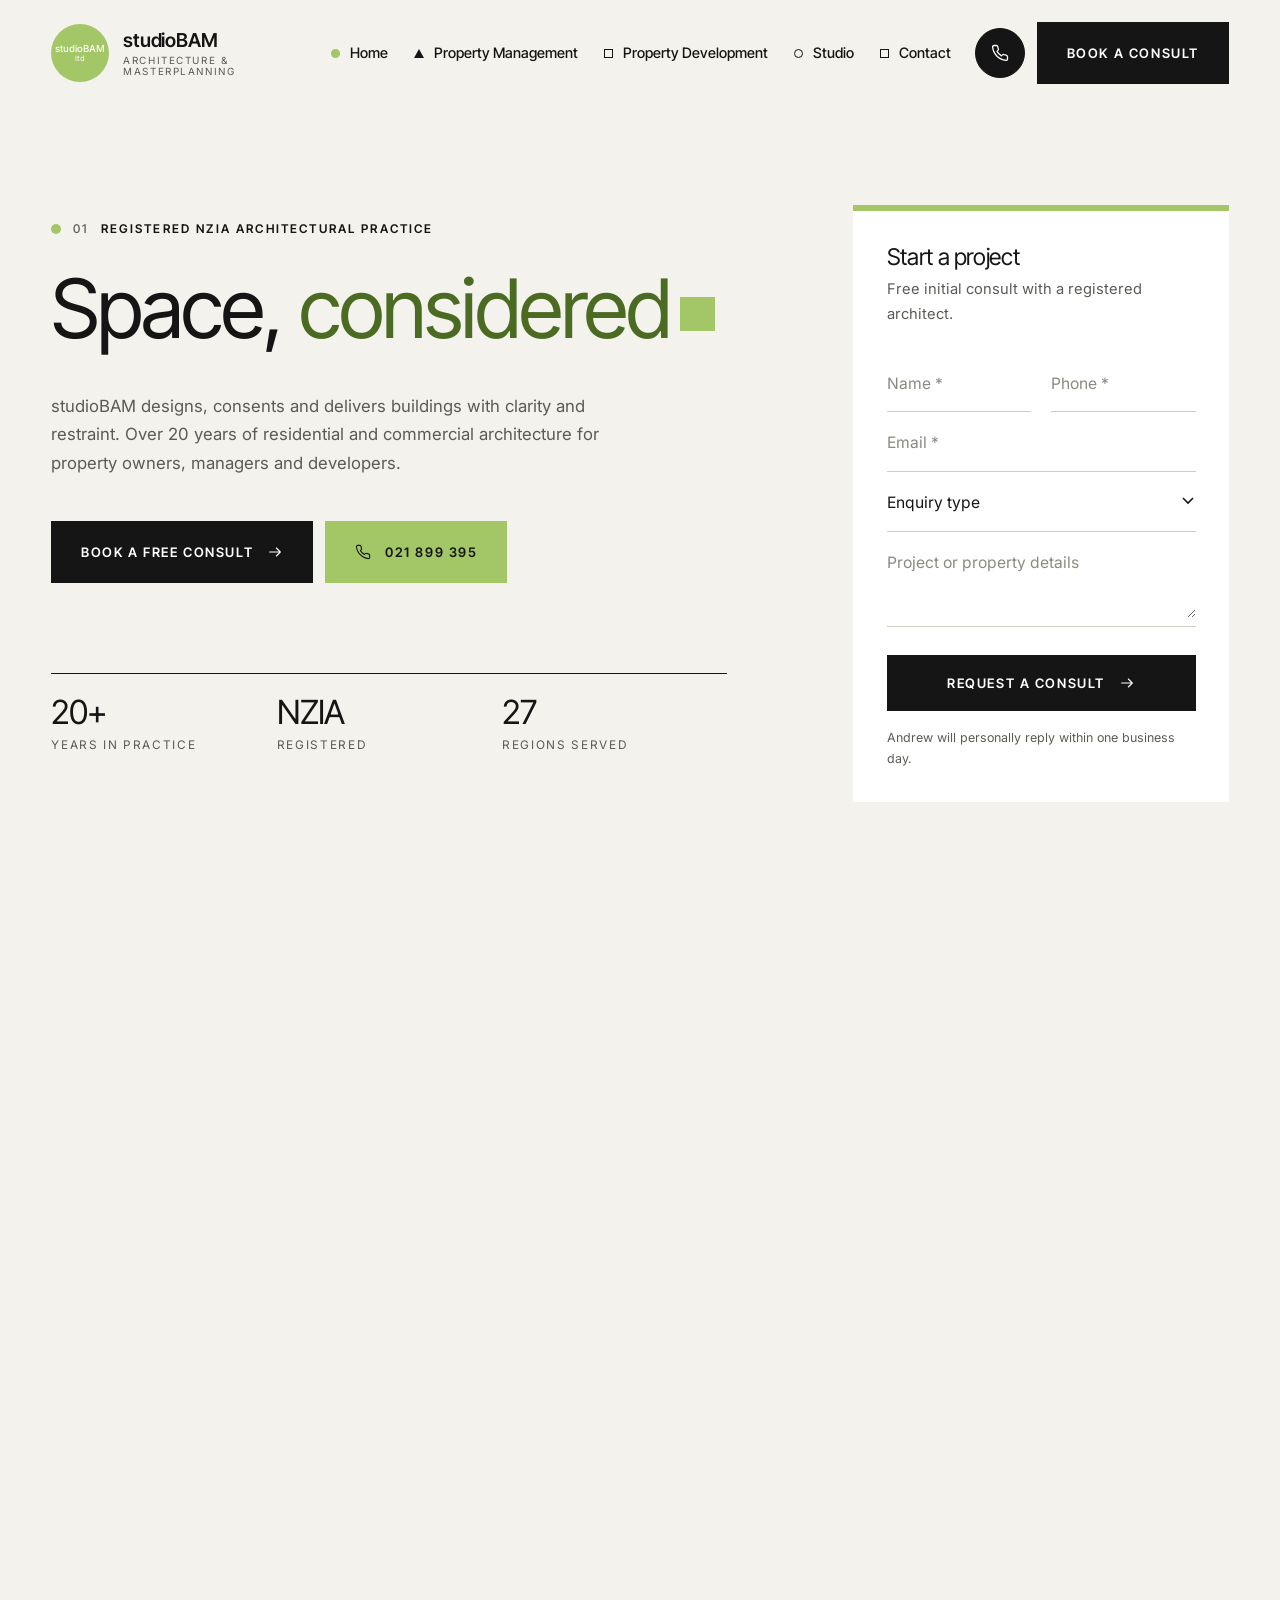
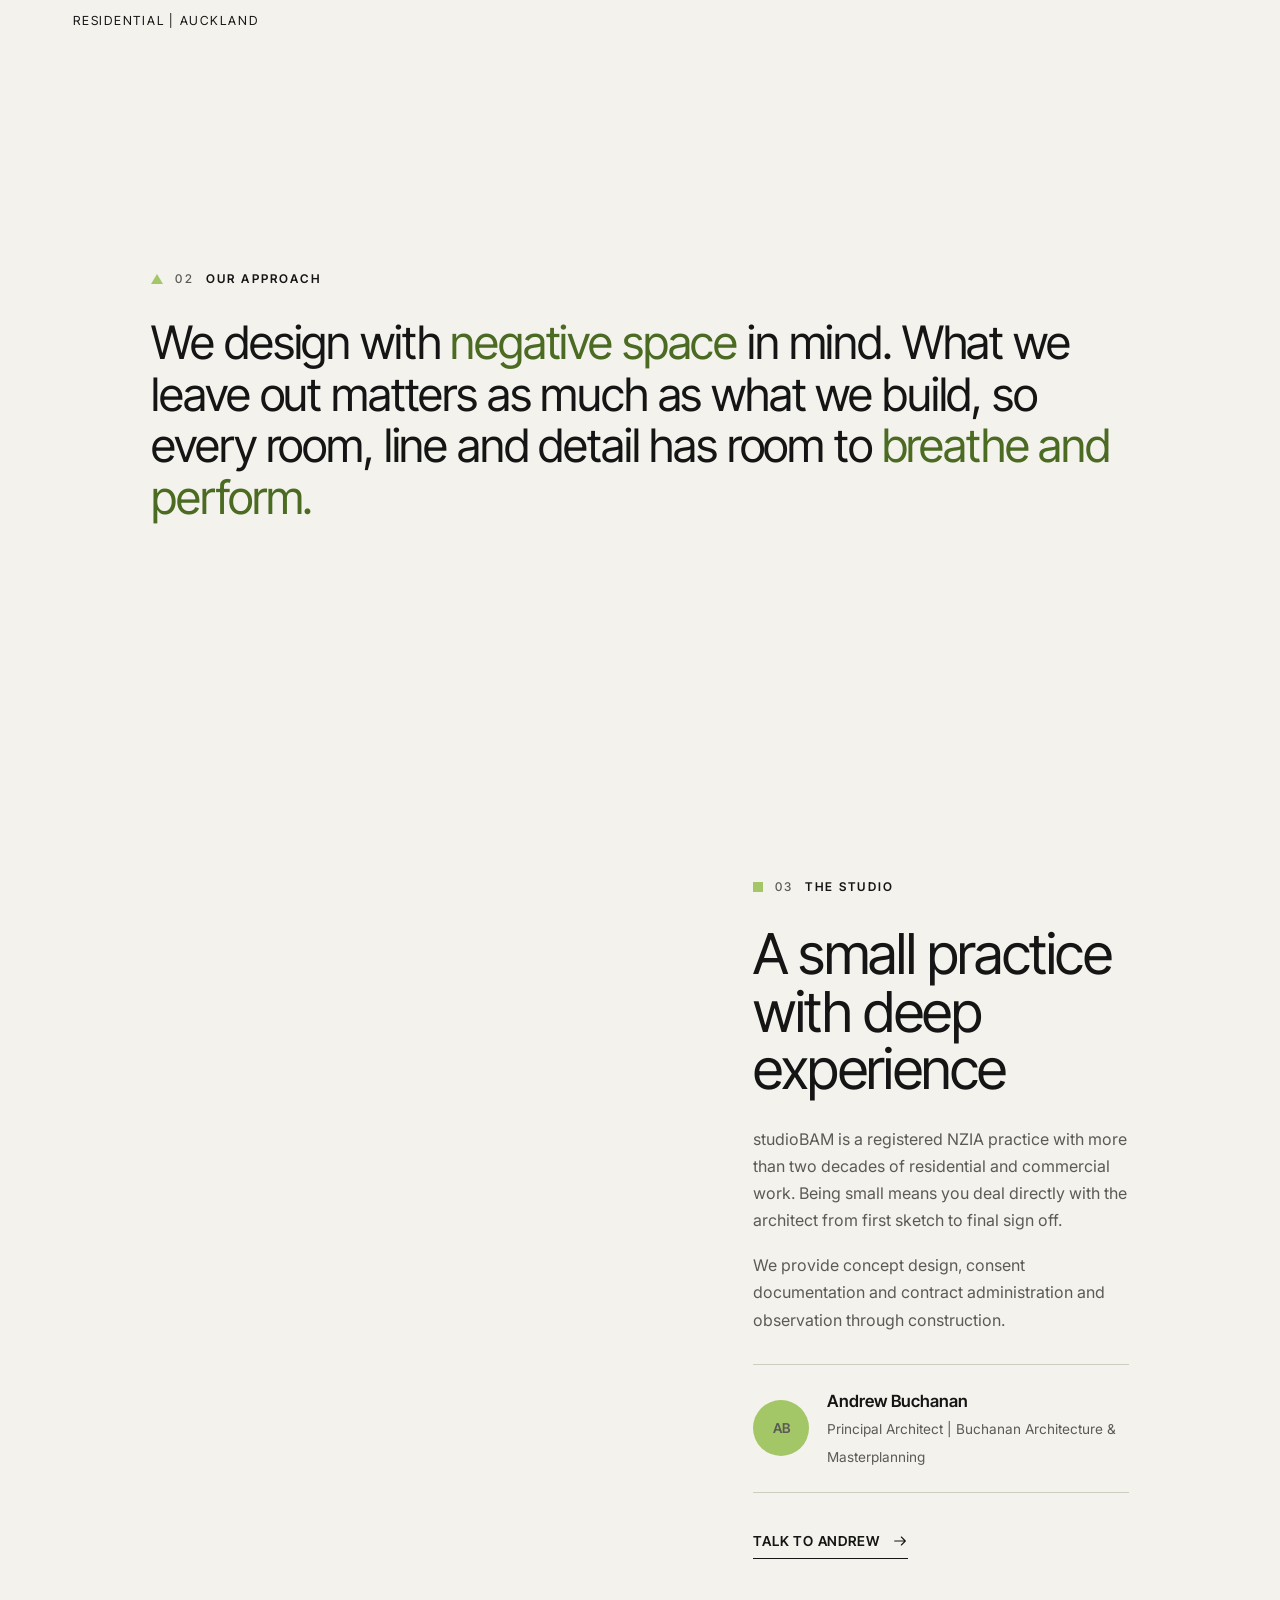
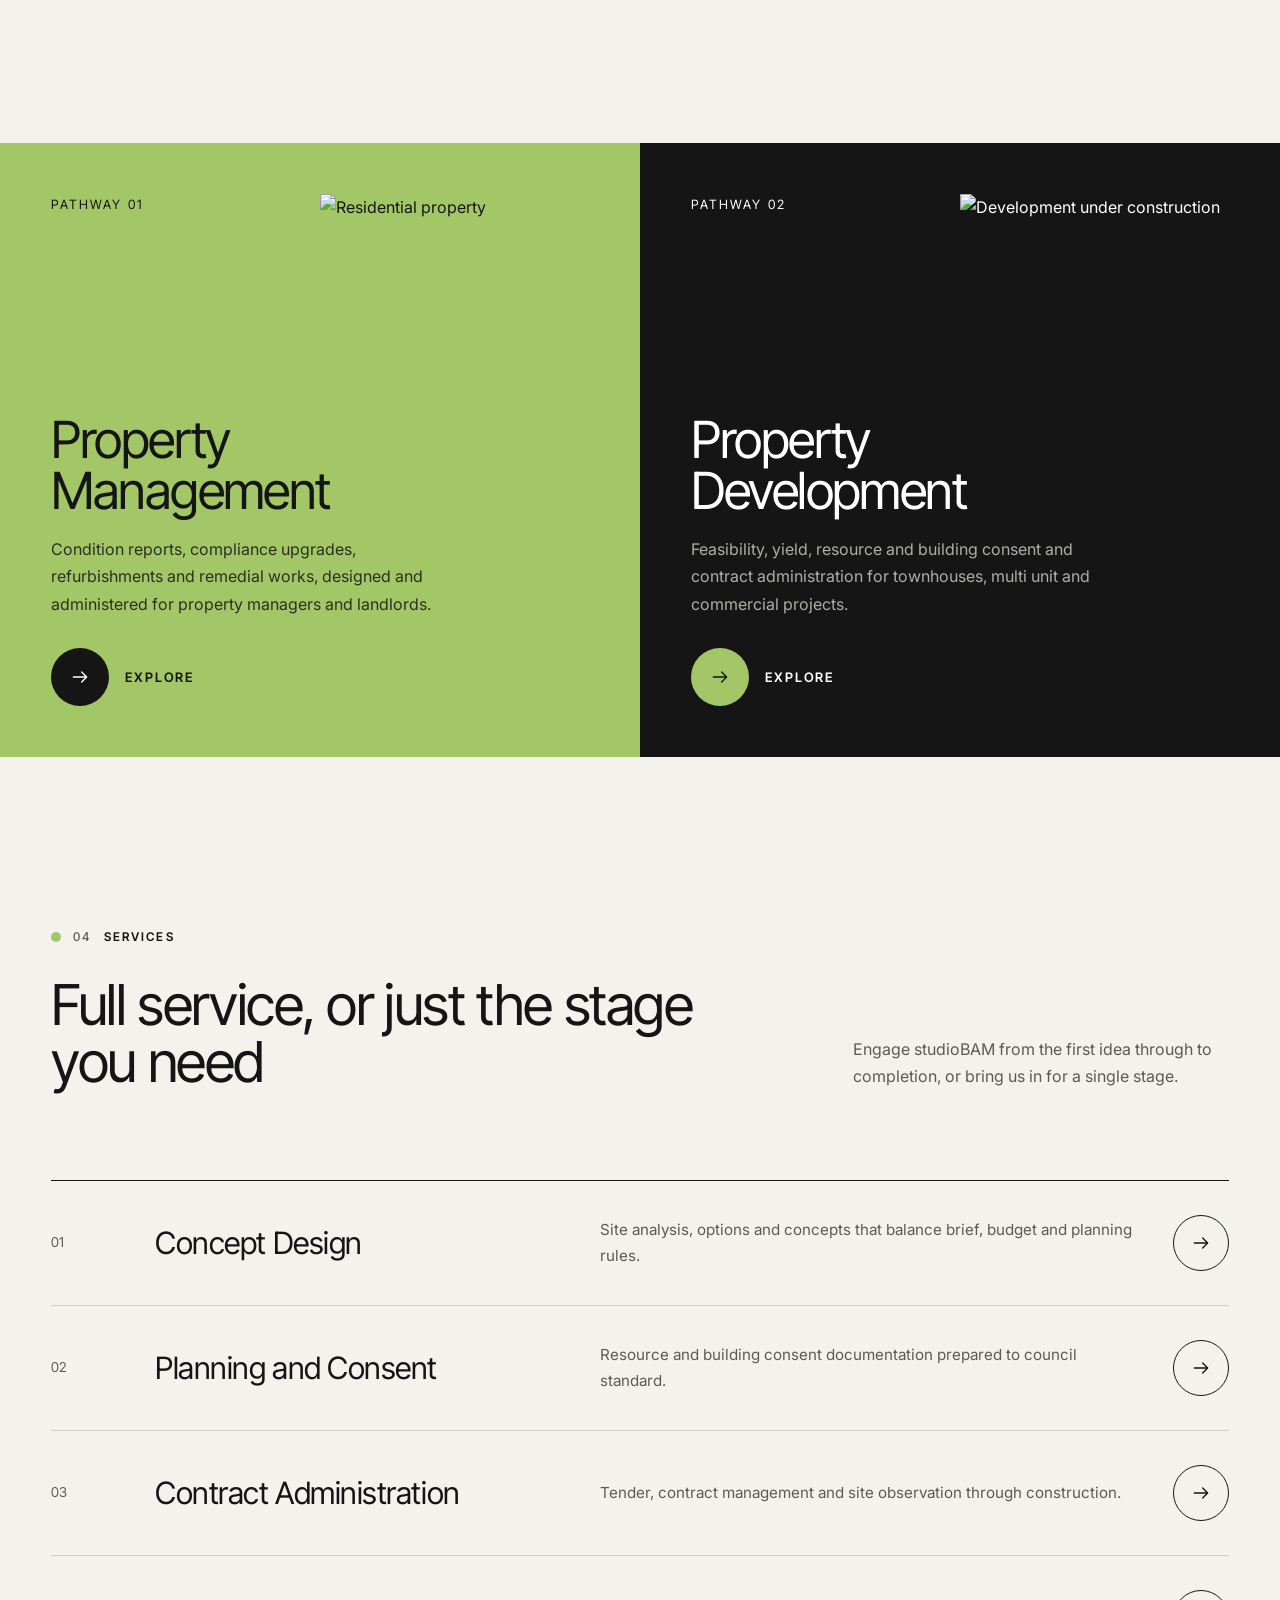
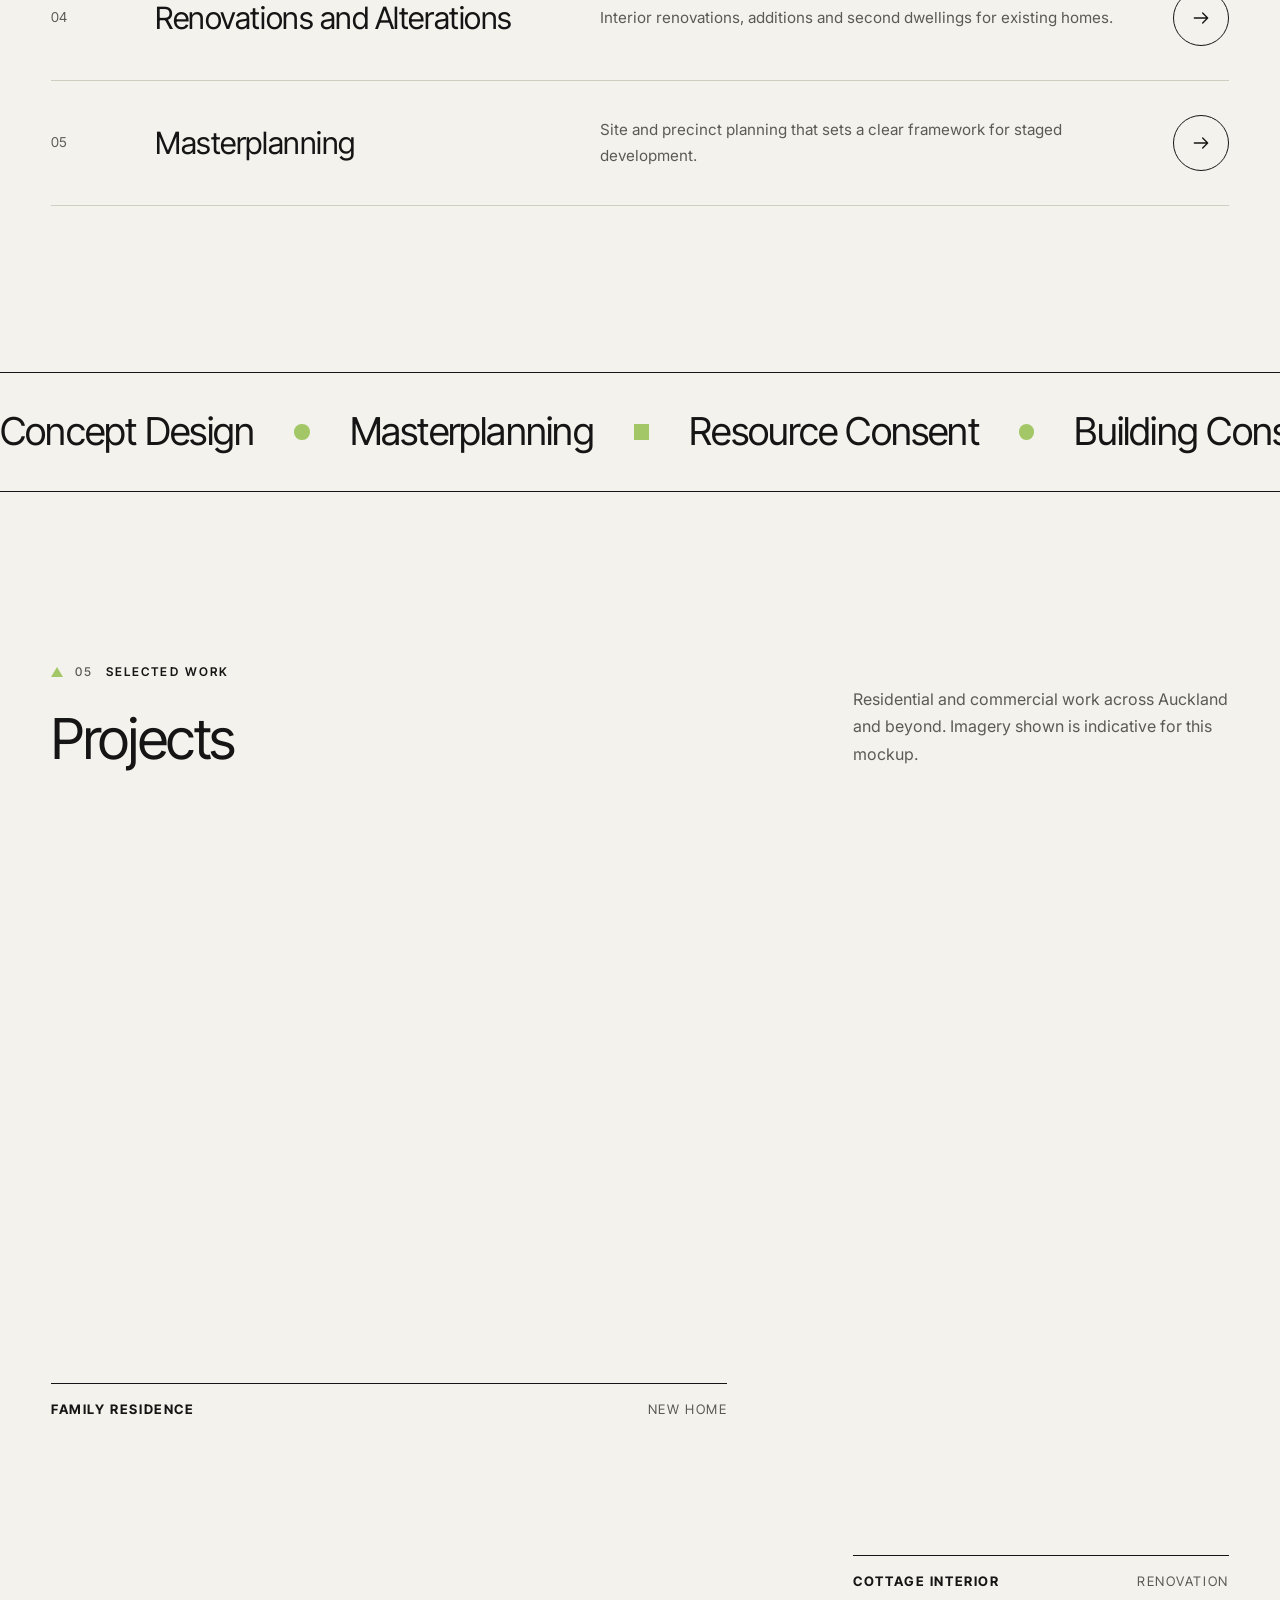
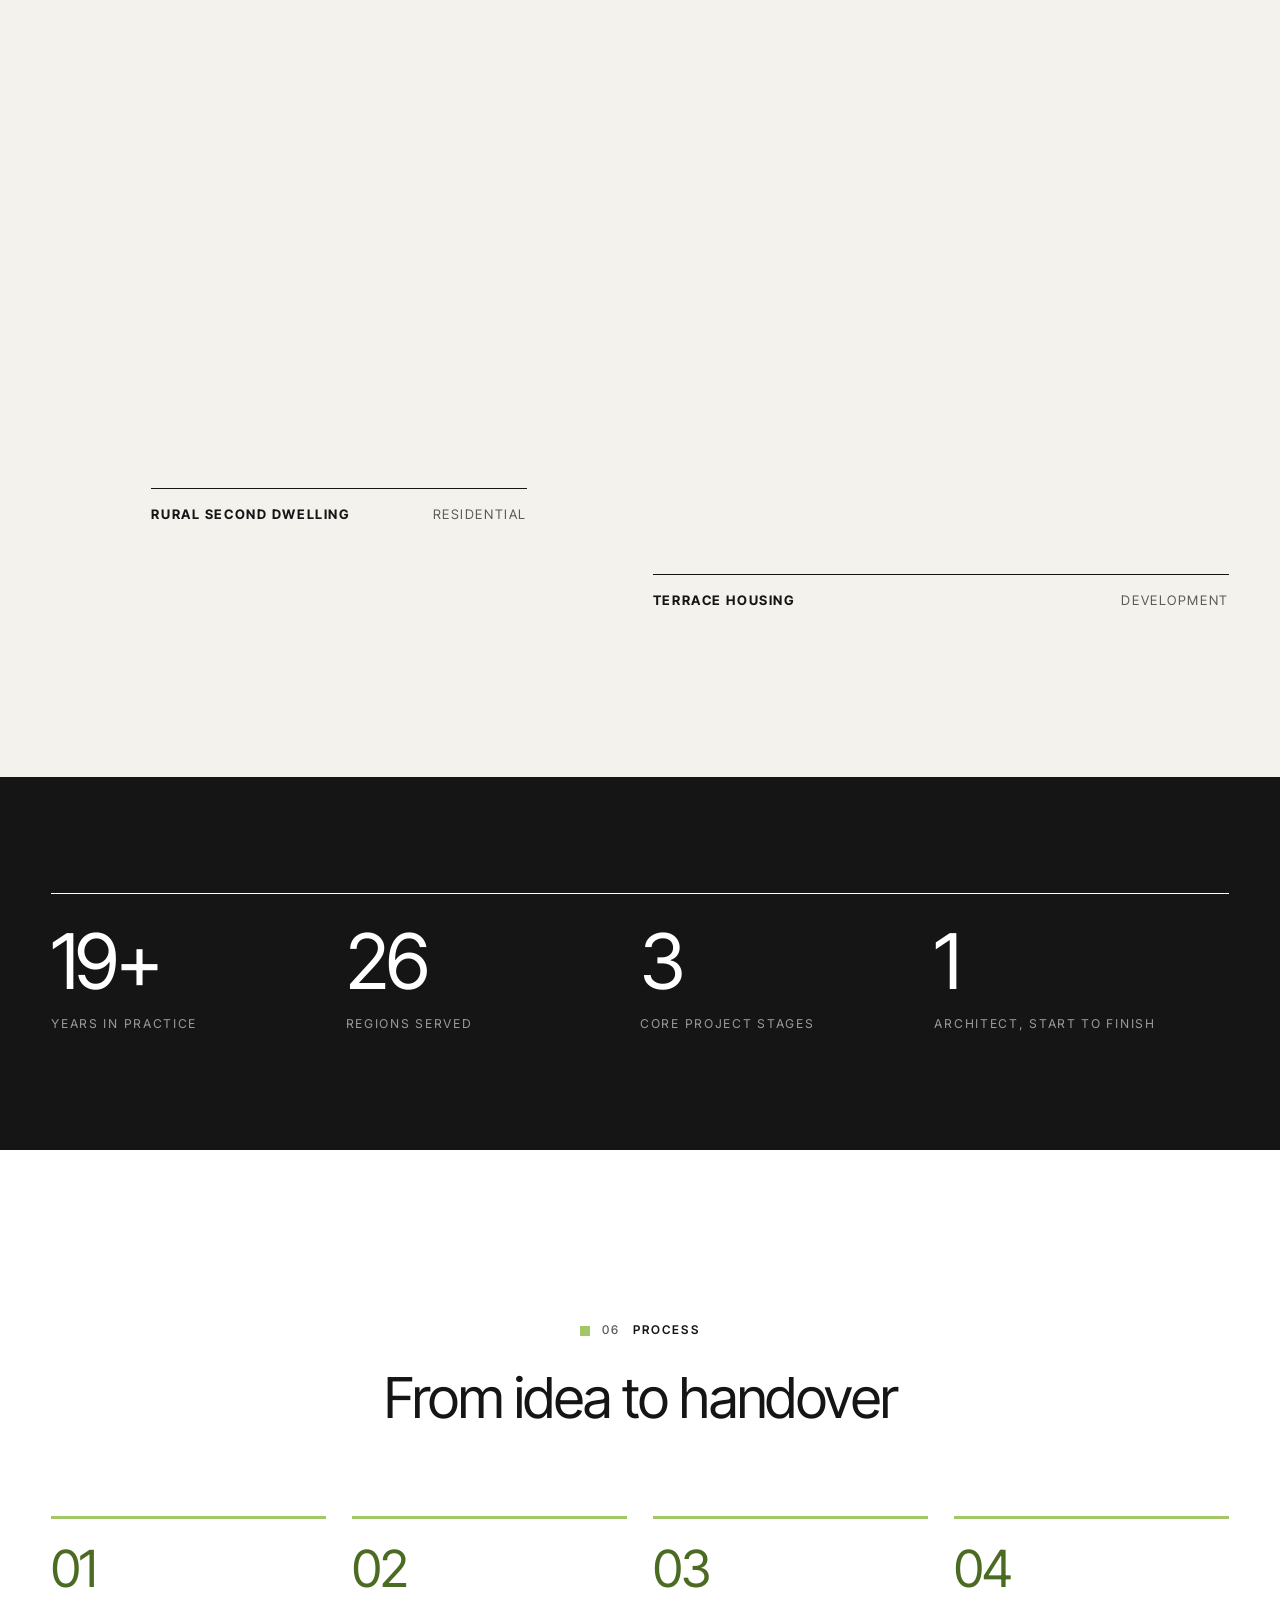
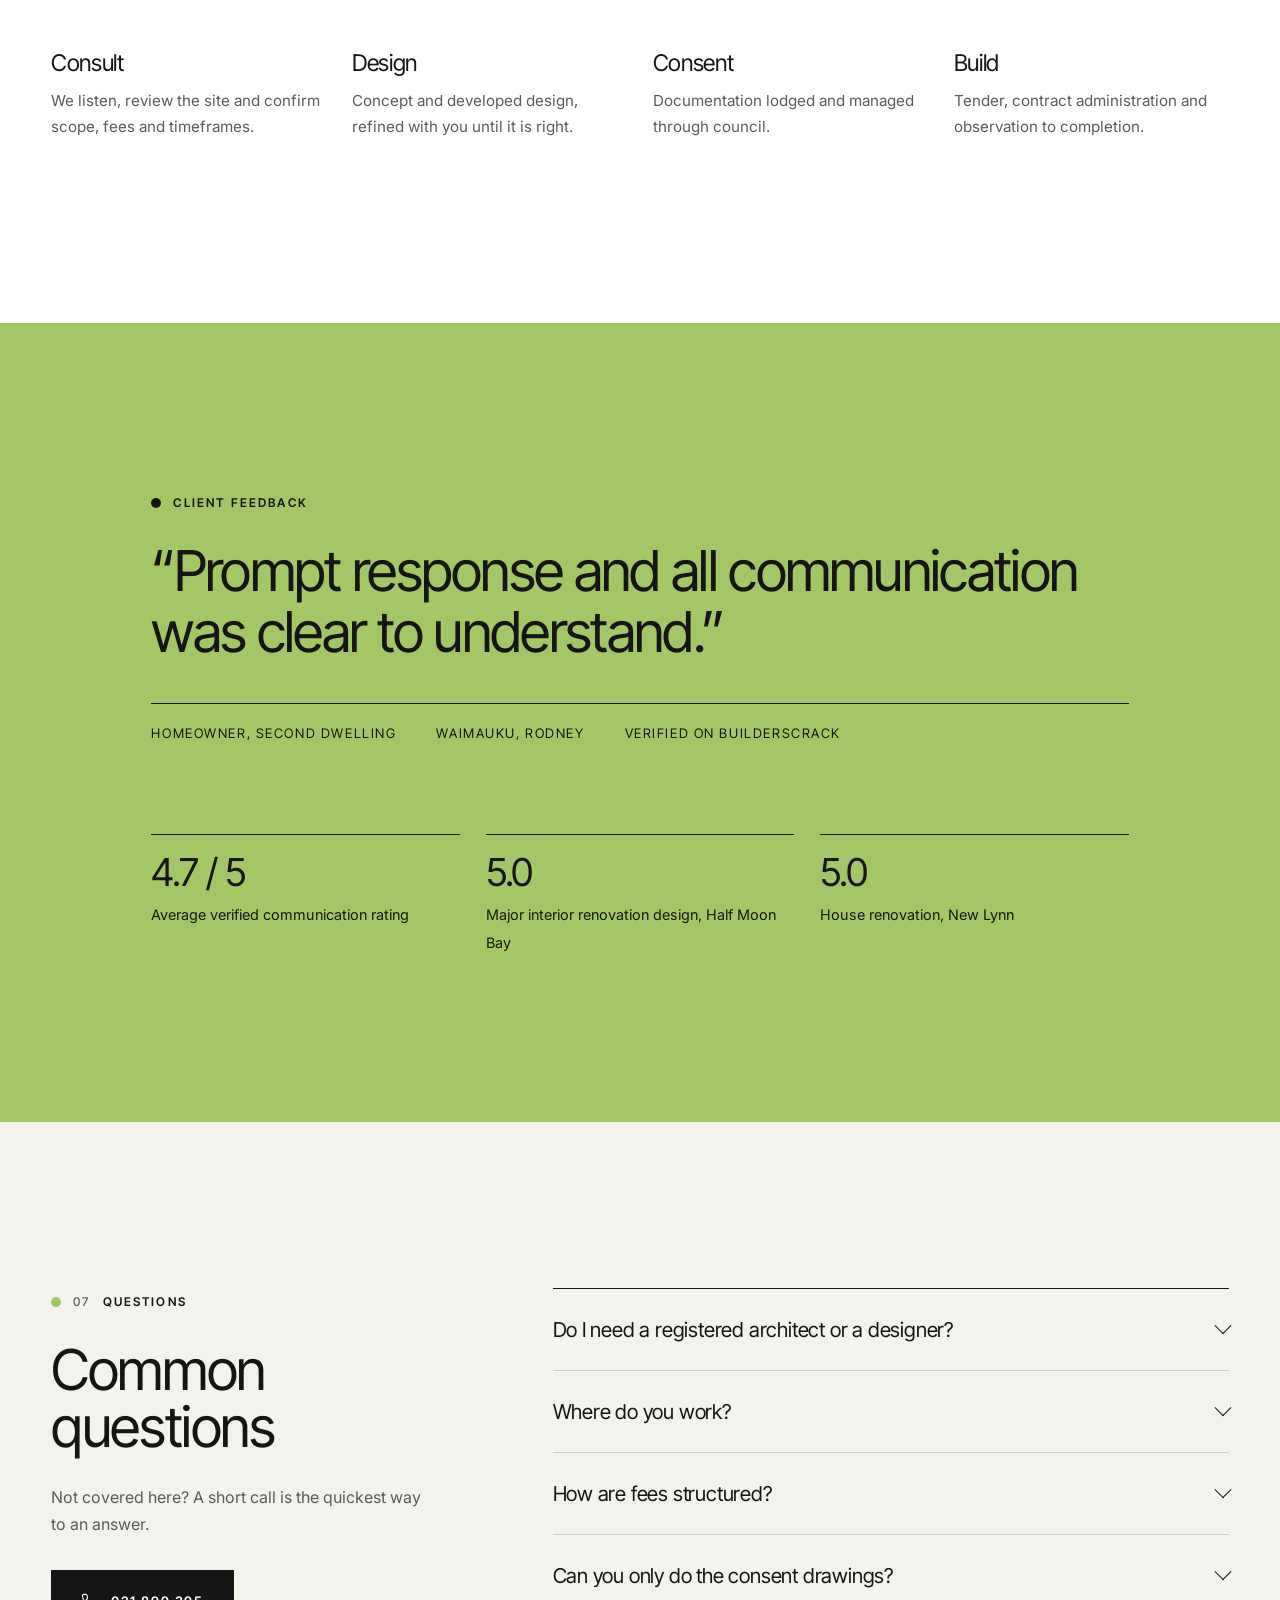
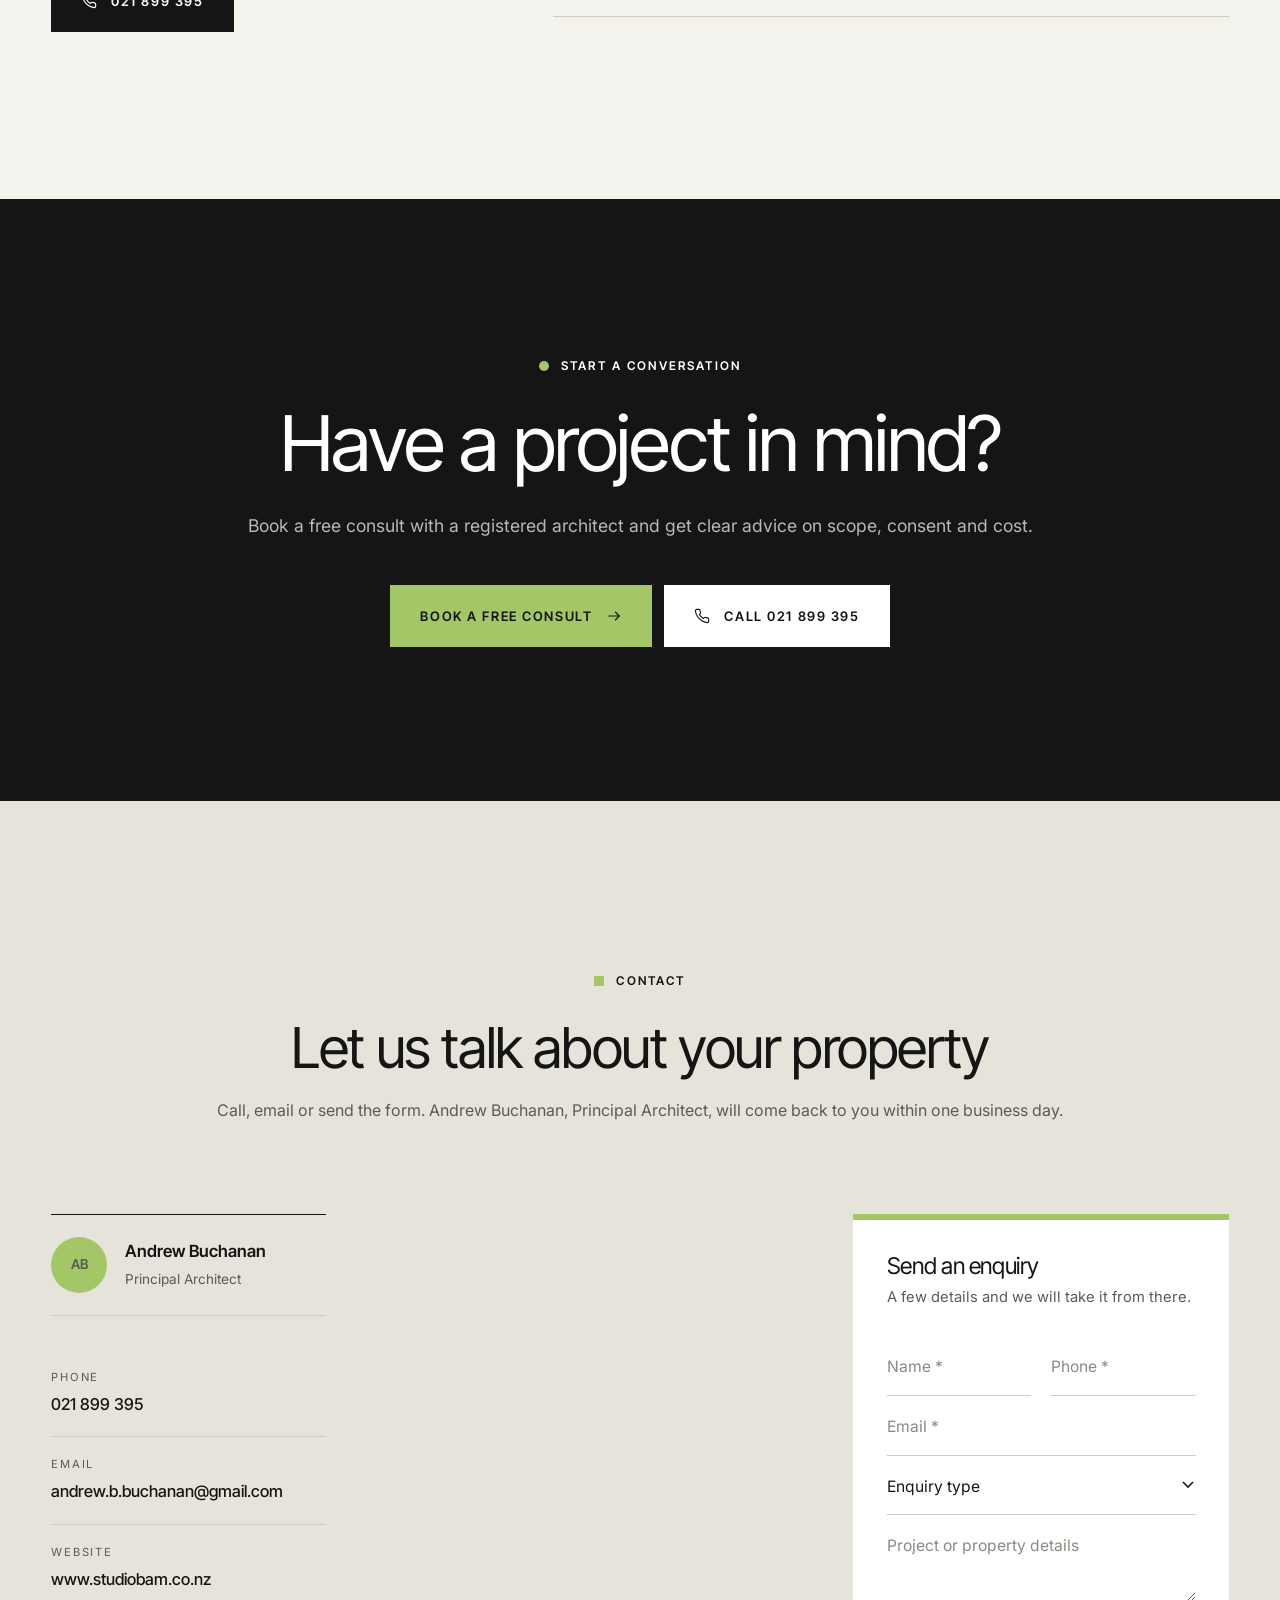
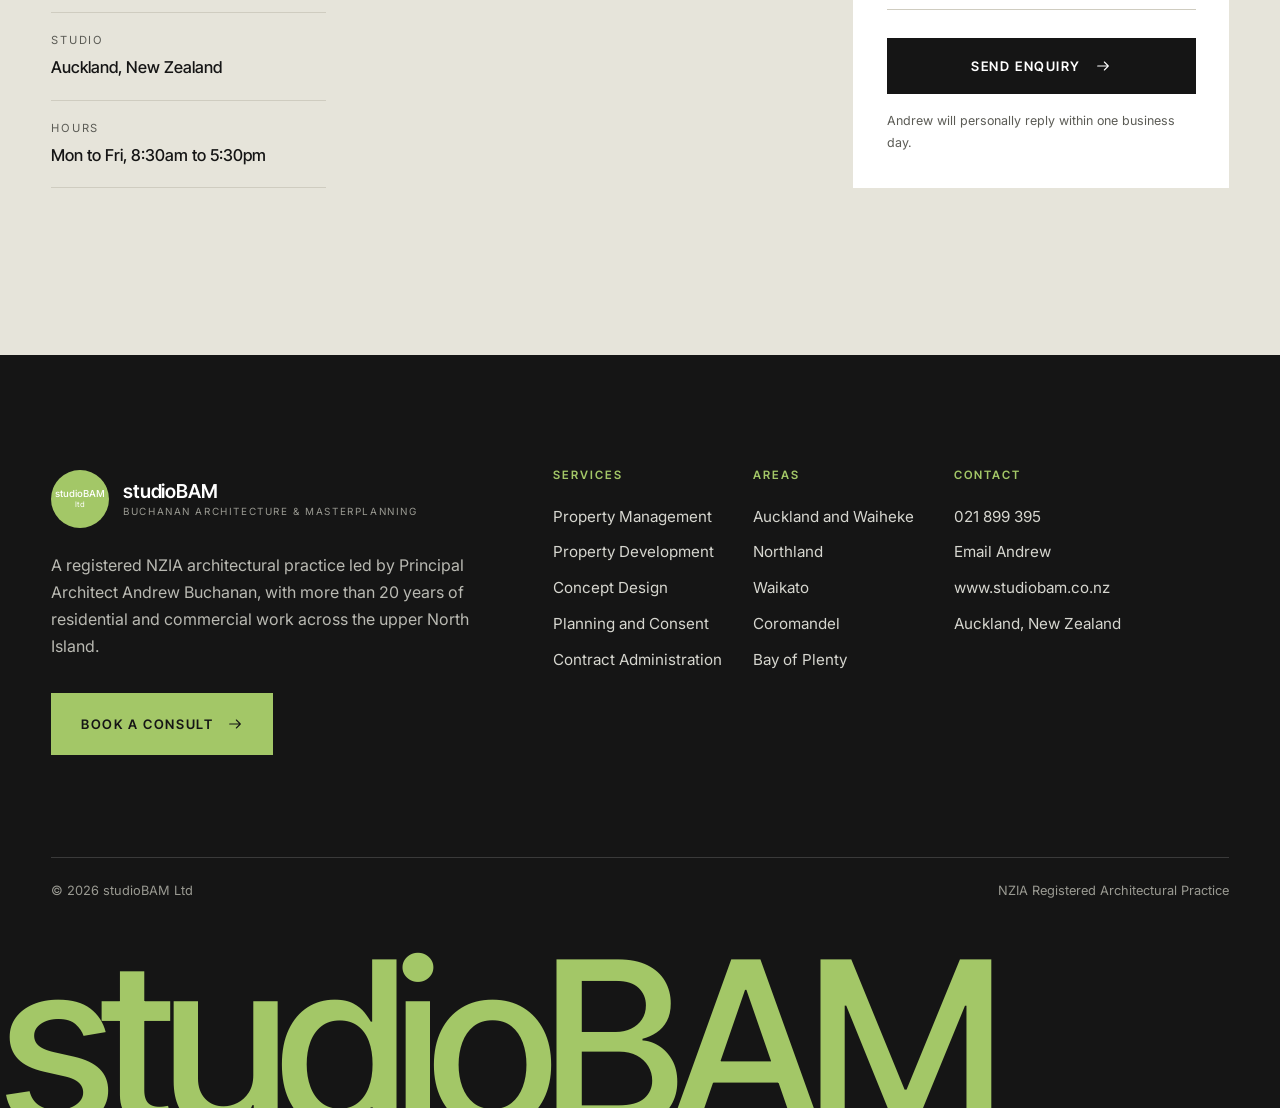
==== commit a693124e: "Redesign: negative space, solid colours" ====
--- a/index.html
+++ b/index.html
@@ -3,299 +3,181 @@
 <head>
 <meta charset="utf-8">
 <meta name="viewport" content="width=device-width, initial-scale=1">
-<title>studioBAM | Registered Architects Auckland | Design, Consent and Contract Administration</title>
-<meta name="description" content="studioBAM is a registered NZIA architectural practice with 20+ years experience. Architecture for property managers, developers and homeowners across Auckland and the upper North Island.">
+<title>studioBAM | Buchanan Architecture & Masterplanning | Auckland Architects</title>
+<meta name="description" content="studioBAM is a registered NZIA architectural practice led by Andrew Buchanan. Architecture for property managers, developers and homeowners across Auckland and the upper North Island.">
+<meta name="theme-color" content="#f3f2ec">
 <link rel="preconnect" href="https://fonts.googleapis.com">
 <link rel="preconnect" href="https://fonts.gstatic.com" crossorigin>
-<link href="https://fonts.googleapis.com/css2?family=Cormorant+Garamond:ital,wght@0,400;0,500;0,600;1,400;1,500&family=Manrope:wght@400;500;600;700&display=swap" rel="stylesheet">
+<link href="https://fonts.googleapis.com/css2?family=Inter+Tight:wght@300;400;500;600&family=Inter:wght@400;500;600&display=swap" rel="stylesheet">
 <link rel="stylesheet" href="styles.css">
-<link rel="icon" href="data:image/svg+xml,%3Csvg xmlns='http://www.w3.org/2000/svg' viewBox='0 0 64 64'%3E%3Crect width='64' height='64' fill='none'/%3E%3Ccircle cx='32' cy='32' r='30' fill='%23a3c767'/%3E%3Ctext x='32' y='41' font-family='Arial' font-size='24' fill='white' text-anchor='middle'%3EsB%3C/text%3E%3C/svg%3E">
+<link rel="icon" href="data:image/svg+xml,%3Csvg xmlns='http://www.w3.org/2000/svg' viewBox='0 0 64 64'%3E%3Ccircle cx='32' cy='32' r='30' fill='%23a3c767'/%3E%3C/svg%3E">
 </head>
 <body>
 <div class="progress"></div>
 <header class="site-header">
   <div class="container nav-wrap">
-    <a href="index.html" class="logo" aria-label="studioBAM home">
-      <span class="logo-roundel"><span><b>studioBAM</b><small>ltd</small></span></span>
-      <span class="logo-text"><strong>studio<b>BAM</b></strong><span>Architecture &amp; Masterplanning</span></span>
-    </a>
-    <nav class="main-nav" aria-label="Main"><ul><li><a href="index.html" class="active">Home</a></li><li><a href="property-management.html">Property Management</a></li><li><a href="property-development.html">Property Development</a></li><li><a href="#about">About</a></li><li><a href="#contact">Contact</a></li></ul></nav>
+    <a href="index.html" class="logo" aria-label="studioBAM home"><span class="roundel"><span><b>studioBAM</b><small>ltd</small></span></span><span class="logo-text"><strong>studioBAM</strong><span>Architecture &amp; Masterplanning</span></span></a>
+    <nav class="main-nav" aria-label="Main"><ul><li><a href="index.html" class="active"><span class="shape circle"></span>Home</a></li><li><a href="property-management.html"><span class="shape tri"></span>Property Management</a></li><li><a href="property-development.html"><span class="shape "></span>Property Development</a></li><li><a href="#about"><span class="shape circle"></span>Studio</a></li><li><a href="#contact"><span class="shape "></span>Contact</a></li></ul></nav>
     <div class="nav-actions">
-      <a href="tel:+6421899395" class="phone-link" aria-label="Call studioBAM">
-        <span class="phone-circle"><svg viewBox="0 0 24 24" fill="none" stroke="currentColor" stroke-width="1.8" stroke-linecap="round" stroke-linejoin="round"><path d="M22 16.9v3a2 2 0 0 1-2.2 2 19.8 19.8 0 0 1-8.6-3.1 19.5 19.5 0 0 1-6-6A19.8 19.8 0 0 1 2.1 4.2 2 2 0 0 1 4.1 2h3a2 2 0 0 1 2 1.7c.1.9.4 1.8.7 2.7a2 2 0 0 1-.5 2.1L8 9.8a16 16 0 0 0 6 6l1.3-1.3a2 2 0 0 1 2.1-.4c.9.3 1.8.6 2.7.7a2 2 0 0 1 1.7 2z"/></svg></span>
-        <span class="phone-text"><small>Call Andrew</small>021 899 395</span>
-      </a>
-      <a href="#contact" class="btn btn-brass">Book a Consult</a>
-      <button class="hamburger" aria-label="Open menu" aria-expanded="false"><span></span><span></span><span></span></button>
+      <span class="phone-num"><small>Call Andrew</small>021 899 395</span>
+      <a href="tel:+6421899395" class="phone-btn" aria-label="Call 021 899 395"><svg viewBox="0 0 24 24" fill="none" stroke="currentColor" stroke-width="1.7" stroke-linecap="round" stroke-linejoin="round"><path d="M22 16.9v3a2 2 0 0 1-2.2 2 19.8 19.8 0 0 1-8.6-3.1 19.5 19.5 0 0 1-6-6A19.8 19.8 0 0 1 2.1 4.2 2 2 0 0 1 4.1 2h3a2 2 0 0 1 2 1.7c.1.9.4 1.8.7 2.7a2 2 0 0 1-.5 2.1L8 9.8a16 16 0 0 0 6 6l1.3-1.3a2 2 0 0 1 2.1-.4c.9.3 1.8.6 2.7.7a2 2 0 0 1 1.7 2z"/></svg></a>
+      <a href="#contact" class="btn btn-ink">Book a Consult</a>
+      <button class="hamburger" aria-label="Menu" aria-expanded="false"><span></span><span></span><span></span></button>
     </div>
   </div>
 </header>
 <section class="hero">
-  <div class="hero-bg" data-parallax=".18" style="background-image:url('https://images.unsplash.com/photo-1600585154340-be6161a56a0c?auto=format&fit=crop&w=2000&q=80')"></div>
-  <div class="container hero-grid">
+  <div class="container grid">
     <div class="hero-copy">
-      
-      <span class="eyebrow">NZIA Registered Architectural Practice</span>
-      <h1>Architecture that turns property into <em>lasting value</em></h1>
-      <p class="hero-lead">From concept design and consent documentation through to contract administration on site, studioBAM guides property owners, managers and developers through every stage with clarity and care.</p>
-      <div class="hero-ctas"><a href="#contact" class="btn btn-brass">Book a Free Consult <svg viewBox="0 0 24 24" fill="none" stroke="currentColor" stroke-width="2" stroke-linecap="round" stroke-linejoin="round"><path d="M5 12h14M13 6l6 6-6 6"/></svg></a><a href="tel:+6421899395" class="btn btn-light"><svg viewBox="0 0 24 24" fill="none" stroke="currentColor" stroke-width="1.8" stroke-linecap="round" stroke-linejoin="round"><path d="M22 16.9v3a2 2 0 0 1-2.2 2 19.8 19.8 0 0 1-8.6-3.1 19.5 19.5 0 0 1-6-6A19.8 19.8 0 0 1 2.1 4.2 2 2 0 0 1 4.1 2h3a2 2 0 0 1 2 1.7c.1.9.4 1.8.7 2.7a2 2 0 0 1-.5 2.1L8 9.8a16 16 0 0 0 6 6l1.3-1.3a2 2 0 0 1 2.1-.4c.9.3 1.8.6 2.7.7a2 2 0 0 1 1.7 2z"/></svg> Call 021 899 395</a></div>
-      <div class="hero-trust"><div><strong>20+</strong><span>Years in practice</span></div><div><strong>NZIA</strong><span>Registered practice</span></div><div><strong>27</strong><span>Regions served</span></div></div>
+      <span class="label"><i class="circle"></i><span class="n">01</span>Registered NZIA architectural practice</span>
+      <h1>Space, <span class="g">considered</span><span class="sq"></span></h1>
+      <p class="hero-lead">studioBAM designs, consents and delivers buildings with clarity and restraint. Over 20 years of residential and commercial architecture for property owners, managers and developers.</p>
+      <div class="btns"><a href="#contact" class="btn btn-ink">Book a Free Consult <svg viewBox="0 0 24 24" fill="none" stroke="currentColor" stroke-width="1.6" stroke-linecap="round" stroke-linejoin="round"><path d="M4 12h16M14 6l6 6-6 6"/></svg></a><a href="tel:+6421899395" class="btn btn-green"><svg viewBox="0 0 24 24" fill="none" stroke="currentColor" stroke-width="1.7" stroke-linecap="round" stroke-linejoin="round"><path d="M22 16.9v3a2 2 0 0 1-2.2 2 19.8 19.8 0 0 1-8.6-3.1 19.5 19.5 0 0 1-6-6A19.8 19.8 0 0 1 2.1 4.2 2 2 0 0 1 4.1 2h3a2 2 0 0 1 2 1.7c.1.9.4 1.8.7 2.7a2 2 0 0 1-.5 2.1L8 9.8a16 16 0 0 0 6 6l1.3-1.3a2 2 0 0 1 2.1-.4c.9.3 1.8.6 2.7.7a2 2 0 0 1 1.7 2z"/></svg> 021 899 395</a></div>
+      <div class="hero-facts"><div><strong>20+</strong><span>Years in practice</span></div><div><strong>NZIA</strong><span>Registered</span></div><div><strong>27</strong><span>Regions served</span></div></div>
     </div>
     <div class="hero-form"><div class="form-card">
-  <h3>Start your project</h3>
+  <h3>Start a project</h3>
   <p class="form-sub">Free initial consult with a registered architect.</p>
   <form data-enquiry id="hero-form">
-    <div class="form-grid">
-      <div class="field"><input type="text" name="name" placeholder="Full name *" required aria-label="Full name"></div>
-      <div class="field"><input type="tel" name="phone" placeholder="Phone *" required aria-label="Phone"></div>
-      <div class="field full"><input type="email" name="email" placeholder="Email address *" required aria-label="Email"></div>
-      <div class="field full"><select name="type" aria-label="Project type" data-service-select><option value="" selected disabled>What can we help with?</option><option>Property management works</option><option>Property development project</option><option>New home design</option><option>Renovation or alteration</option><option>Resource or building consent</option><option>Contract administration</option><option>Something else</option></select></div>
-      <div class="field full"><textarea name="message" placeholder="Tell us about the property or project" aria-label="Message"></textarea></div>
-      <div class="full"><button class="btn btn-brass btn-block" type="submit">Request My Free Consult <svg viewBox="0 0 24 24" fill="none" stroke="currentColor" stroke-width="2" stroke-linecap="round" stroke-linejoin="round"><path d="M5 12h14M13 6l6 6-6 6"/></svg></button></div>
+    <div class="fields">
+      <div class="two"><div class="field"><input type="text" placeholder="Name *" required aria-label="Name"></div><div class="field"><input type="tel" placeholder="Phone *" required aria-label="Phone"></div></div>
+      <div class="field"><input type="email" placeholder="Email *" required aria-label="Email"></div>
+      <div class="field"><select aria-label="Enquiry type" data-service-select><option value="" selected disabled>Enquiry type</option><option>Property management works</option><option>Property development</option><option>New home</option><option>Renovation or alteration</option><option>Resource or building consent</option><option>Contract administration</option><option>Something else</option></select></div>
+      <div class="field"><textarea placeholder="Project or property details" aria-label="Details"></textarea></div>
     </div>
-    <p class="form-note"><svg viewBox="0 0 24 24" fill="none" stroke="currentColor" stroke-width="2"><rect x="4" y="11" width="16" height="10" rx="2"/><path d="M8 11V7a4 4 0 0 1 8 0v4"/></svg> Your details stay private. We reply within one business day.</p>
+    <button class="btn btn-ink btn-block" type="submit">Request a Consult <svg viewBox="0 0 24 24" fill="none" stroke="currentColor" stroke-width="1.6" stroke-linecap="round" stroke-linejoin="round"><path d="M4 12h16M14 6l6 6-6 6"/></svg></button>
+    <p class="form-note">Andrew will personally reply within one business day.</p>
   </form>
-  <div class="form-success"><svg viewBox="0 0 24 24" fill="none" stroke="currentColor" stroke-width="1.6"><circle cx="12" cy="12" r="10"/><path d="M7 12.5l3 3 7-7"/></svg><h3>Thank you</h3><p class="form-sub">We have your enquiry and an architect will be in touch within one business day.</p></div>
+  <div class="form-success"><span class="tick"><svg viewBox="0 0 24 24" fill="none" stroke="#151515" stroke-width="2"><path d="M5 12.5l4.5 4.5L19 7.5"/></svg></span><h3>Thank you</h3><p class="form-sub">Your enquiry is with Andrew. Expect a reply within one business day.</p></div>
 </div></div>
   </div>
 </section>
-<div class="marquee" aria-hidden="true"><div class="marquee-track"><span>Concept Design</span><span>Resource Consent</span><span>Building Consent</span><span>Contract Administration</span><span>Property Management Works</span><span>Property Development</span><span>Renovations</span><span>New Homes</span><span>Concept Design</span><span>Resource Consent</span><span>Building Consent</span><span>Contract Administration</span><span>Property Management Works</span><span>Property Development</span><span>Renovations</span><span>New Homes</span></div></div>
-<section class="section" id="about">
-  <div class="container intro-grid">
-    <div class="img-stack reveal left">
-      <div class="img-main"><img src="https://images.unsplash.com/photo-1600607687939-ce8a6c25118c?auto=format&fit=crop&w=1100&q=80" alt="Light filled modern interior designed with care" loading="lazy"></div>
-      <div class="img-small"><img src="https://images.unsplash.com/photo-1503387762-592deb58ef4e?auto=format&fit=crop&w=600&q=80" alt="Architectural drawings on a desk" loading="lazy"></div>
-      <div class="badge"><strong>20+</strong><span>Years of practice</span></div>
-    </div>
-    <div class="reveal right">
-      <span class="eyebrow">About studioBAM</span>
-      <h2>A small studio with <em class="accent">big project</em> experience</h2>
-      <p>We are a registered NZIA architectural practice with more than two decades of residential and commercial work behind us. Being small means you deal directly with the architect, not a junior or an account manager.</p>
-      <p>We approach every job professionally and work hard to turn a client's vision into a buildable, consented and well delivered reality.</p>
-      <div class="principal"><span class="avatar">AB</span><div><strong>Andrew Buchanan</strong><span>Principal Architect | Buchanan Architecture &amp; Masterplanning</span></div></div>
-      <ul class="check-list">
-        <li>Registered Architect led</li><li>Residential and commercial</li><li>Consent ready documentation</li><li>On site observation</li><li>Fixed scope proposals</li><li>Auckland to Bay of Plenty</li>
-      </ul>
-      <div class="hero-ctas" style="margin:0"><a href="#contact" class="btn btn-dark">Talk to an Architect <svg viewBox="0 0 24 24" fill="none" stroke="currentColor" stroke-width="2" stroke-linecap="round" stroke-linejoin="round"><path d="M5 12h14M13 6l6 6-6 6"/></svg></a></div>
+<div class="band"><img src="https://images.unsplash.com/photo-1600585154340-be6161a56a0c?auto=format&fit=crop&w=2400&q=80" alt="Residential | Auckland" data-parallax=".12"><span class="band-caption">Residential | Auckland</span></div>
+<section class="section">
+  <div class="container grid">
+    <div style="grid-column:2/12"><span class="label"><i class="tri"></i><span class="n">02</span>Our approach</span></div>
+    <p class="statement" data-words>We design with <em>negative space</em> in mind. What we leave out matters as much as what we build, so every room, line and detail has room to <em>breathe and perform.</em></p>
+  </div>
+</section>
+<section class="section " id="about">
+  <div class="container grid split">
+    <div class="split-img"><div class="clip ratio-45 reveal"><img src="https://images.unsplash.com/photo-1600607687939-ce8a6c25118c?auto=format&fit=crop&w=1200&q=80" alt="Light filled modern interior" loading="lazy"></div></div>
+    <div class="split-text reveal d1"><span class="label"><i class=""></i><span class="n">03</span>The studio</span><h2>A small practice with deep experience</h2><p>studioBAM is a registered NZIA practice with more than two decades of residential and commercial work. Being small means you deal directly with the architect from first sketch to final sign off.</p><p>We provide concept design, consent documentation and contract administration and observation through construction.</p><div class="principal"><span class="av">AB</span><div><strong>Andrew Buchanan</strong><span>Principal Architect | Buchanan Architecture &amp; Masterplanning</span></div></div><a href="#contact" class="link">Talk to Andrew <svg viewBox="0 0 24 24" fill="none" stroke="currentColor" stroke-width="1.6" stroke-linecap="round" stroke-linejoin="round"><path d="M4 12h16M14 6l6 6-6 6"/></svg></a></div>
+  </div>
+</section>
+<section class="paths">
+  <a href="property-management.html" class="path green">
+    <span class="pimg"><img src="https://images.unsplash.com/photo-1560518883-ce09059eeffa?auto=format&fit=crop&w=900&q=80" alt="Residential property" loading="lazy"></span>
+    <span class="pn">Pathway 01</span>
+    <span><h3>Property Management</h3><p>Condition reports, compliance upgrades, refurbishments and remedial works, designed and administered for property managers and landlords.</p><span class="go"><i><svg viewBox="0 0 24 24" fill="none" stroke="currentColor" stroke-width="1.6" stroke-linecap="round" stroke-linejoin="round"><path d="M4 12h16M14 6l6 6-6 6"/></svg></i>Explore</span></span>
+  </a>
+  <a href="property-development.html" class="path ink">
+    <span class="pimg"><img src="https://images.unsplash.com/photo-1541888946425-d81bb19240f5?auto=format&fit=crop&w=900&q=80" alt="Development under construction" loading="lazy"></span>
+    <span class="pn">Pathway 02</span>
+    <span><h3>Property Development</h3><p>Feasibility, yield, resource and building consent and contract administration for townhouses, multi unit and commercial projects.</p><span class="go"><i><svg viewBox="0 0 24 24" fill="none" stroke="currentColor" stroke-width="1.6" stroke-linecap="round" stroke-linejoin="round"><path d="M4 12h16M14 6l6 6-6 6"/></svg></i>Explore</span></span>
+  </a>
+</section>
+<section class="section" id="services">
+  <div class="container">
+    <div class="head"><div class="h reveal"><span class="label"><i class="circle"></i><span class="n">04</span>Services</span><h2>Full service, or just the stage you need</h2></div><p class="t reveal d1">Engage studioBAM from the first idea through to completion, or bring us in for a single stage.</p></div>
+    <div class="index"><a href="#contact" class="row reveal" data-service="New home"><span class="rn">01</span><h3>Concept Design</h3><p>Site analysis, options and concepts that balance brief, budget and planning rules.</p><span class="ra"><svg viewBox="0 0 24 24" fill="none" stroke="currentColor" stroke-width="1.6" stroke-linecap="round" stroke-linejoin="round"><path d="M4 12h16M14 6l6 6-6 6"/></svg></span></a><a href="#contact" class="row reveal" data-service="Resource or building consent"><span class="rn">02</span><h3>Planning and Consent</h3><p>Resource and building consent documentation prepared to council standard.</p><span class="ra"><svg viewBox="0 0 24 24" fill="none" stroke="currentColor" stroke-width="1.6" stroke-linecap="round" stroke-linejoin="round"><path d="M4 12h16M14 6l6 6-6 6"/></svg></span></a><a href="#contact" class="row reveal" data-service="Contract administration"><span class="rn">03</span><h3>Contract Administration</h3><p>Tender, contract management and site observation through construction.</p><span class="ra"><svg viewBox="0 0 24 24" fill="none" stroke="currentColor" stroke-width="1.6" stroke-linecap="round" stroke-linejoin="round"><path d="M4 12h16M14 6l6 6-6 6"/></svg></span></a><a href="#contact" class="row reveal" data-service="Renovation or alteration"><span class="rn">04</span><h3>Renovations and Alterations</h3><p>Interior renovations, additions and second dwellings for existing homes.</p><span class="ra"><svg viewBox="0 0 24 24" fill="none" stroke="currentColor" stroke-width="1.6" stroke-linecap="round" stroke-linejoin="round"><path d="M4 12h16M14 6l6 6-6 6"/></svg></span></a><a href="#contact" class="row reveal" data-service="Property development"><span class="rn">05</span><h3>Masterplanning</h3><p>Site and precinct planning that sets a clear framework for staged development.</p><span class="ra"><svg viewBox="0 0 24 24" fill="none" stroke="currentColor" stroke-width="1.6" stroke-linecap="round" stroke-linejoin="round"><path d="M4 12h16M14 6l6 6-6 6"/></svg></span></a></div>
+  </div>
+</section>
+<div class="marquee" aria-hidden="true"><div class="marquee-track"><span>Concept Design</span><span>Masterplanning</span><span>Resource Consent</span><span>Building Consent</span><span>Contract Administration</span><span>Renovation</span><span>New Homes</span><span>Development</span><span>Concept Design</span><span>Masterplanning</span><span>Resource Consent</span><span>Building Consent</span><span>Contract Administration</span><span>Renovation</span><span>New Homes</span><span>Development</span></div></div>
+<section class="section">
+  <div class="container">
+    <div class="head"><div class="h reveal"><span class="label"><i class="tri"></i><span class="n">05</span>Selected work</span><h2>Projects</h2></div><p class="t reveal d1">Residential and commercial work across Auckland and beyond. Imagery shown is indicative for this mockup.</p></div>
+    <div class="works"><a href="#contact" class="work w1"><div class="clip reveal"><img src="https://images.unsplash.com/photo-1600596542815-ffad4c1539a9?auto=format&fit=crop&w=1400&q=80" alt="Family Residence" loading="lazy"></div><div class="cap"><b>Family Residence</b><span>New home</span></div></a><a href="#contact" class="work w2 d1" data-service="Renovation or alteration"><div class="clip reveal"><img src="https://images.unsplash.com/photo-1600566753190-17f0baa2a6c3?auto=format&fit=crop&w=1400&q=80" alt="Cottage Interior" loading="lazy"></div><div class="cap"><b>Cottage Interior</b><span>Renovation</span></div></a><a href="#contact" class="work w3"><div class="clip reveal"><img src="https://images.unsplash.com/photo-1564013799919-ab600027ffc6?auto=format&fit=crop&w=1400&q=80" alt="Rural Second Dwelling" loading="lazy"></div><div class="cap"><b>Rural Second Dwelling</b><span>Residential</span></div></a><a href="#contact" class="work w4 d1" data-service="Property development"><div class="clip reveal"><img src="https://images.unsplash.com/photo-1574362848149-11496d93a7c7?auto=format&fit=crop&w=1400&q=80" alt="Terrace Housing" loading="lazy"></div><div class="cap"><b>Terrace Housing</b><span>Development</span></div></a></div>
+  </div>
+</section>
+<section class="section tight bg-ink on-dark">
+  <div class="container"><div class="stats reveal"><div class="stat"><strong data-count="20" data-suffix="+">0+</strong><span>Years in practice</span></div><div class="stat"><strong data-count="27" data-suffix="">0</strong><span>Regions served</span></div><div class="stat"><strong data-count="3" data-suffix="">0</strong><span>Core project stages</span></div><div class="stat"><strong data-count="1" data-suffix="">0</strong><span>Architect, start to finish</span></div></div></div>
+</section>
+<section class="section bg-white">
+  <div class="container">
+    <div class="center center-head reveal"><span class="label"><i class=""></i><span class="n">06</span>Process</span><h2>From idea to handover</h2></div>
+    <div class="steps"><div class="step"><span class="sn">01</span><h3>Consult</h3><p>We listen, review the site and confirm scope, fees and timeframes.</p></div><div class="step"><span class="sn">02</span><h3>Design</h3><p>Concept and developed design, refined with you until it is right.</p></div><div class="step"><span class="sn">03</span><h3>Consent</h3><p>Documentation lodged and managed through council.</p></div><div class="step"><span class="sn">04</span><h3>Build</h3><p>Tender, contract administration and observation to completion.</p></div></div>
+  </div>
+</section>
+<section class="section bg-green">
+  <div class="container grid">
+    <div class="quote">
+      <span class="label"><i class="circle" style="background:#151515"></i>Client feedback</span>
+      <blockquote class="reveal">&ldquo;Prompt response and all communication was clear to understand.&rdquo;</blockquote>
+      <div class="who reveal d1"><span>Homeowner, Second Dwelling</span><span>Waimauku, Rodney</span><span>Verified on Builderscrack</span></div>
+      <div class="ratings">
+        <div class="reveal"><strong>4.7 / 5</strong><span>Average verified communication rating</span></div>
+        <div class="reveal d1"><strong>5.0</strong><span>Major interior renovation design, Half Moon Bay</span></div>
+        <div class="reveal d2"><strong>5.0</strong><span>House renovation, New Lynn</span></div>
+      </div>
     </div>
   </div>
 </section>
-
-<section class="section section-stone">
-  <div class="container">
-    <div class="section-head split">
-      <div class="reveal left"><span class="eyebrow">How we help</span><h2>Two specialist pathways for <em class="accent">property professionals</em></h2></div>
-      <p class="reveal right">Whether you manage a portfolio that needs compliant, well run works or you are developing new dwellings, we have a dedicated service built around how you work.</p>
-    </div>
-    <div class="cards two">
-      <a href="property-management.html" class="feature reveal">
-        <img src="https://images.unsplash.com/photo-1560518883-ce09059eeffa?auto=format&fit=crop&w=1200&q=80" alt="Residential property portfolio" loading="lazy">
-        <div class="feature-body"><span class="tag">For property managers</span><h3>Property Management</h3><p>Condition reports, compliance upgrades, refurbishments and remedial works designed, consented and administered for landlords and property managers.</p><span class="feature-cta"><i><svg viewBox="0 0 24 24" fill="none" stroke="currentColor" stroke-width="2" stroke-linecap="round" stroke-linejoin="round"><path d="M5 12h14M13 6l6 6-6 6"/></svg></i>Explore the service</span></div>
-      </a>
-      <a href="property-development.html" class="feature reveal d2">
-        <img src="https://images.unsplash.com/photo-1541888946425-d81bb19240f5?auto=format&fit=crop&w=1200&q=80" alt="Residential development under construction" loading="lazy">
-        <div class="feature-body"><span class="tag">For developers</span><h3>Property Development</h3><p>Feasibility, yield studies, resource and building consent and contract administration for townhouses, multi unit and commercial projects.</p><span class="feature-cta"><i><svg viewBox="0 0 24 24" fill="none" stroke="currentColor" stroke-width="2" stroke-linecap="round" stroke-linejoin="round"><path d="M5 12h14M13 6l6 6-6 6"/></svg></i>Explore the service</span></div>
-      </a>
-    </div>
+<section class="section">
+  <div class="container grid faq-wrap">
+    <div class="h reveal"><span class="label"><i class="circle"></i><span class="n">07</span>Questions</span><h2>Common questions</h2><p class="muted" style="margin:24px 0 32px">Not covered here? A short call is the quickest way to an answer.</p><a href="tel:+6421899395" class="btn btn-ink"><svg viewBox="0 0 24 24" fill="none" stroke="currentColor" stroke-width="1.7" stroke-linecap="round" stroke-linejoin="round"><path d="M22 16.9v3a2 2 0 0 1-2.2 2 19.8 19.8 0 0 1-8.6-3.1 19.5 19.5 0 0 1-6-6A19.8 19.8 0 0 1 2.1 4.2 2 2 0 0 1 4.1 2h3a2 2 0 0 1 2 1.7c.1.9.4 1.8.7 2.7a2 2 0 0 1-.5 2.1L8 9.8a16 16 0 0 0 6 6l1.3-1.3a2 2 0 0 1 2.1-.4c.9.3 1.8.6 2.7.7a2 2 0 0 1 1.7 2z"/></svg> 021 899 395</a></div>
+    <div class="faq reveal d1"><div class="faq-item"><button aria-expanded="false">Do I need a registered architect or a designer?<i></i></button><div class="faq-answer"><p>A Registered Architect is accountable to the NZ Registered Architects Board and brings broad training across design, the building code and contract administration, which adds confidence on complex or consent heavy projects.</p></div></div><div class="faq-item"><button aria-expanded="false">Where do you work?<i></i></button><div class="faq-answer"><p>We are based in Auckland and work across Auckland, Waiheke, Northland, Waikato, Coromandel and the Bay of Plenty.</p></div></div><div class="faq-item"><button aria-expanded="false">How are fees structured?<i></i></button><div class="faq-answer"><p>After the first consult you receive a written proposal broken down by stage, so you know what each phase costs before it starts.</p></div></div><div class="faq-item"><button aria-expanded="false">Can you only do the consent drawings?<i></i></button><div class="faq-answer"><p>Yes. Engage us for a single stage such as consent documentation or contract administration, or for the full service.</p></div></div></div>
   </div>
 </section>
-
-<section class="section" id="services">
-  <div class="container">
-    <div class="section-head center reveal">
-      <span class="eyebrow">Our services</span>
-      <h2>Full architectural service, <em class="accent">start to finish</em></h2>
-      <p style="color:var(--muted)">Engage us for the full journey or just the stage you need.</p>
-    </div>
-    <div class="cards">
-      <a href="#contact" class="card reveal" data-service="New home design">
-  <span class="num">01</span>
-  <span class="icon"><svg viewBox="0 0 24 24" fill="none" stroke="currentColor" stroke-width="1.6" stroke-linecap="round" stroke-linejoin="round"><path d="M3 21l3.5-1 12-12-2.5-2.5-12 12z"/><path d="M14.5 5.5l2.5 2.5"/><path d="M3 3h7M3 7h4"/></svg></span>
-  <h3>Concept Design</h3>
-  <p>Site analysis, design options and 3D concepts that balance your brief, budget and the planning rules from day one.</p>
-  <span class="more">Enquire now <svg viewBox="0 0 24 24" fill="none" stroke="currentColor" stroke-width="2" stroke-linecap="round" stroke-linejoin="round"><path d="M5 12h14M13 6l6 6-6 6"/></svg></span>
-</a>
-      <a href="#contact" class="card reveal" data-service="Resource or building consent">
-  <span class="num">02</span>
-  <span class="icon"><svg viewBox="0 0 24 24" fill="none" stroke="currentColor" stroke-width="1.6" stroke-linejoin="round"><path d="M14 2H6a2 2 0 0 0-2 2v16a2 2 0 0 0 2 2h12a2 2 0 0 0 2-2V8z"/><path d="M14 2v6h6M8 13h8M8 17h5"/></svg></span>
-  <h3>Planning and Consent</h3>
-  <p>Resource and building consent documentation prepared to council standards to keep approvals moving and RFIs to a minimum.</p>
-  <span class="more">Enquire now <svg viewBox="0 0 24 24" fill="none" stroke="currentColor" stroke-width="2" stroke-linecap="round" stroke-linejoin="round"><path d="M5 12h14M13 6l6 6-6 6"/></svg></span>
-</a>
-      <a href="#contact" class="card reveal" data-service="Contract administration">
-  <span class="num">03</span>
-  <span class="icon"><svg viewBox="0 0 24 24" fill="none" stroke="currentColor" stroke-width="1.6" stroke-linejoin="round"><path d="M2 18h20v2H2zM4 18v-3a8 8 0 0 1 16 0v3"/><path d="M10 7V4h4v3"/></svg></span>
-  <h3>Contract Administration</h3>
-  <p>Tendering, contract management and construction observation so the build matches the drawings and the budget.</p>
-  <span class="more">Enquire now <svg viewBox="0 0 24 24" fill="none" stroke="currentColor" stroke-width="2" stroke-linecap="round" stroke-linejoin="round"><path d="M5 12h14M13 6l6 6-6 6"/></svg></span>
-</a>
-      <a href="#contact" class="card reveal" data-service="Renovation or alteration">
-  <span class="num">04</span>
-  <span class="icon"><svg viewBox="0 0 24 24" fill="none" stroke="currentColor" stroke-width="1.6" stroke-linejoin="round"><path d="M3 11l9-8 9 8v10H3z"/><path d="M9 21v-6h6v6"/></svg></span>
-  <h3>Renovations and Alterations</h3>
-  <p>Interior renovations, extensions and second dwellings designed to add space, light and value to existing homes.</p>
-  <span class="more">Enquire now <svg viewBox="0 0 24 24" fill="none" stroke="currentColor" stroke-width="2" stroke-linecap="round" stroke-linejoin="round"><path d="M5 12h14M13 6l6 6-6 6"/></svg></span>
-</a>
-      <a href="property-management.html" class="card reveal">
-  <span class="num">05</span>
-  <span class="icon"><svg viewBox="0 0 24 24" fill="none" stroke="currentColor" stroke-width="1.6" stroke-linejoin="round"><path d="M12 2l8 3v6c0 5-3.5 9.5-8 11-4.5-1.5-8-6-8-11V5z"/><path d="M8.5 12l2.5 2.5 4.5-5"/></svg></span>
-  <h3>Property Management Works</h3>
-  <p>Compliance, remediation and refurbishment projects for landlords, body corporates and property managers.</p>
-  <span class="more">View service <svg viewBox="0 0 24 24" fill="none" stroke="currentColor" stroke-width="2" stroke-linecap="round" stroke-linejoin="round"><path d="M5 12h14M13 6l6 6-6 6"/></svg></span>
-</a>
-      <a href="property-development.html" class="card reveal">
-  <span class="num">06</span>
-  <span class="icon"><svg viewBox="0 0 24 24" fill="none" stroke="currentColor" stroke-width="1.6" stroke-linejoin="round"><path d="M2 21V9l6-4 6 4v12M14 21V12l4-3 4 3v9M1 21h22"/><path d="M6 13h4M6 17h4"/></svg></span>
-  <h3>Property Development</h3>
-  <p>Townhouses, multi unit housing and subdivisions designed for yield, buildability and saleability.</p>
-  <span class="more">View service <svg viewBox="0 0 24 24" fill="none" stroke="currentColor" stroke-width="2" stroke-linecap="round" stroke-linejoin="round"><path d="M5 12h14M13 6l6 6-6 6"/></svg></span>
-</a>
-    </div>
+<section class="cta bg-ink on-dark">
+  <div class="container center reveal">
+    <span class="label"><i class="circle"></i>Start a conversation</span>
+    <h2>Have a project in mind?</h2>
+    <p>Book a free consult with a registered architect and get clear advice on scope, consent and cost.</p>
+    <div class="btns"><a href="#contact" class="btn btn-green">Book a Free Consult <svg viewBox="0 0 24 24" fill="none" stroke="currentColor" stroke-width="1.6" stroke-linecap="round" stroke-linejoin="round"><path d="M4 12h16M14 6l6 6-6 6"/></svg></a><a href="tel:+6421899395" class="btn btn-white"><svg viewBox="0 0 24 24" fill="none" stroke="currentColor" stroke-width="1.7" stroke-linecap="round" stroke-linejoin="round"><path d="M22 16.9v3a2 2 0 0 1-2.2 2 19.8 19.8 0 0 1-8.6-3.1 19.5 19.5 0 0 1-6-6A19.8 19.8 0 0 1 2.1 4.2 2 2 0 0 1 4.1 2h3a2 2 0 0 1 2 1.7c.1.9.4 1.8.7 2.7a2 2 0 0 1-.5 2.1L8 9.8a16 16 0 0 0 6 6l1.3-1.3a2 2 0 0 1 2.1-.4c.9.3 1.8.6 2.7.7a2 2 0 0 1 1.7 2z"/></svg> Call 021 899 395</a></div>
   </div>
 </section>
-
-<section class="section section-dark" style="padding-top:0;padding-bottom:0">
+<section class="section bg-stone" id="contact">
   <div class="container">
-    <div class="stats reveal"><div class="stat"><strong data-count="20" data-suffix="+">0+</strong><span>Years experience</span></div><div class="stat"><strong data-count="27" data-suffix="">0</strong><span>Regions served</span></div><div class="stat"><strong data-count="3" data-suffix="">0</strong><span>Core project stages</span></div><div class="stat"><strong data-count="100" data-suffix="%">0%</strong><span>Architect led</span></div></div>
-  </div>
-</section>
-
-<section class="section section-stone">
-  <div class="container">
-    <div class="section-head center reveal">
-      <span class="eyebrow">Our process</span>
-      <h2>A clear path from <em class="accent">idea to handover</em></h2>
+    <div class="center center-head reveal"><span class="label"><i class=""></i>Contact</span><h2>Let us talk about your property</h2><p>Call, email or send the form. Andrew Buchanan, Principal Architect, will come back to you within one business day.</p></div>
+    <div class="contact-grid">
+      <div class="c-info reveal">
+        <div class="principal" style="margin-top:0;border-top:1px solid var(--ink)"><span class="av">AB</span><div><strong>Andrew Buchanan</strong><span>Principal Architect</span></div></div>
+        <div class="info" style="border-top:0">
+          <div><small>Phone</small><a href="tel:+6421899395">021 899 395</a></div>
+          <div><small>Email</small><a href="mailto:andrew.b.buchanan@gmail.com">andrew.b.buchanan@gmail.com</a></div>
+          <div><small>Website</small><a href="https://www.studiobam.co.nz" target="_blank" rel="noopener">www.studiobam.co.nz</a></div>
+          <div><small>Studio</small><span>Auckland, New Zealand</span></div>
+          <div><small>Hours</small><span>Mon to Fri, 8:30am to 5:30pm</span></div>
+        </div>
+      </div>
+      <div class="c-map reveal d1"><iframe title="studioBAM location" loading="lazy" referrerpolicy="no-referrer-when-downgrade" src="https://maps.google.com/maps?q=Auckland%20New%20Zealand&z=11&output=embed"></iframe></div>
+      <div class="c-form reveal d2"><div class="form-card">
+  <h3>Send an enquiry</h3>
+  <p class="form-sub">A few details and we will take it from there.</p>
+  <form data-enquiry id="contact-form">
+    <div class="fields">
+      <div class="two"><div class="field"><input type="text" placeholder="Name *" required aria-label="Name"></div><div class="field"><input type="tel" placeholder="Phone *" required aria-label="Phone"></div></div>
+      <div class="field"><input type="email" placeholder="Email *" required aria-label="Email"></div>
+      <div class="field"><select aria-label="Enquiry type" data-service-select><option value="" selected disabled>Enquiry type</option><option>Property management works</option><option>Property development</option><option>New home</option><option>Renovation or alteration</option><option>Resource or building consent</option><option>Contract administration</option><option>Something else</option></select></div>
+      <div class="field"><textarea placeholder="Project or property details" aria-label="Details"></textarea></div>
     </div>
-    <div class="process"><div class="step reveal d0"><span class="dot">01</span><h3>Free consult</h3><p>We listen to your goals, review the site and confirm scope, fees and timeframes.</p></div><div class="step reveal d1"><span class="dot">02</span><h3>Design</h3><p>Concepts and developed design refined with you until the plan is right.</p></div><div class="step reveal d2"><span class="dot">03</span><h3>Consent</h3><p>Full documentation lodged and managed through council approval.</p></div><div class="step reveal d3"><span class="dot">04</span><h3>Build</h3><p>Tender, contract administration and site observation through to completion.</p></div></div>
-  </div>
-</section>
-
-<section class="section">
-  <div class="container">
-    <div class="section-head split">
-      <div class="reveal left"><span class="eyebrow">Selected work</span><h2>Projects across <em class="accent">Auckland</em> and beyond</h2></div>
-      <p class="reveal right">A snapshot of the residential and commercial work we deliver. Project imagery shown is indicative for this mockup.</p>
-    </div>
-    <div class="projects">
-      <a href="#contact" class="project reveal"><img src="https://images.unsplash.com/photo-1600596542815-ffad4c1539a9?auto=format&fit=crop&w=1200&q=80" alt="Contemporary new home" loading="lazy"><div class="p-body"><small>New home</small><h3>Contemporary Family Residence</h3></div></a>
-      <a href="#contact" class="project reveal d1"><img src="https://images.unsplash.com/photo-1600566753190-17f0baa2a6c3?auto=format&fit=crop&w=900&q=80" alt="Renovated living space" loading="lazy"><div class="p-body"><small>Renovation</small><h3>1970s Cottage Interior Renewal</h3></div></a>
-      <a href="#contact" class="project reveal"><img src="https://images.unsplash.com/photo-1564013799919-ab600027ffc6?auto=format&fit=crop&w=800&q=80" alt="Second dwelling" loading="lazy"><div class="p-body"><small>Second dwelling</small><h3>Rural Minor Dwelling</h3></div></a>
-      <a href="#contact" class="project reveal d1"><img src="https://images.unsplash.com/photo-1574362848149-11496d93a7c7?auto=format&fit=crop&w=800&q=80" alt="Multi unit housing" loading="lazy"><div class="p-body"><small>Development</small><h3>Terrace Housing</h3></div></a>
-      <a href="#contact" class="project reveal d2"><img src="https://images.unsplash.com/photo-1486406146926-c627a92ad1ab?auto=format&fit=crop&w=800&q=80" alt="Commercial building" loading="lazy"><div class="p-body"><small>Commercial</small><h3>Commercial Fit Out</h3></div></a>
-    </div>
-  </div>
-</section>
-<section class="section section-dark">
-  <div class="container testi-wrap">
-    <div class="reveal left">
-      <span class="eyebrow">Client feedback</span>
-      <h2>Clear communication from the <em class="accent">first call</em></h2>
-      <p>Verified communication reviews from homeowners on Builderscrack, averaging 4.7 out of 5.</p>
-      <div class="stats" style="grid-template-columns:1fr 1fr;margin-top:36px">
-        <div class="stat"><strong>4.7</strong><span>Average rating</span></div>
-        <div class="stat"><strong data-count="20" data-suffix="+">0+</strong><span>Years in practice</span></div>
-      </div>
-    </div>
-    <div class="reveal right">
-      <div class="quote-mark">&ldquo;</div>
-      <div class="testi active">
-        <div class="stars">&#9733;&#9733;&#9733;&#9733;&#9733;</div>
-        <blockquote>Prompt response and all communication was clear to understand.</blockquote>
-        <cite>Homeowner, Second Dwelling<span>Waimauku, Rodney | Verified on Builderscrack</span></cite>
-      </div>
-      <div class="cards two" style="margin-top:40px">
-        <div style="border-top:1px solid var(--line-light);padding-top:20px"><div class="stars" style="color:var(--brass)">&#9733;&#9733;&#9733;&#9733;&#9733;</div><strong>Major interior renovation design</strong><p style="font-size:.88rem;margin:4px 0 0">Half Moon Bay, Manukau | 5.0</p></div>
-        <div style="border-top:1px solid var(--line-light);padding-top:20px"><div class="stars" style="color:var(--brass)">&#9733;&#9733;&#9733;&#9733;&#9733;</div><strong>House renovation</strong><p style="font-size:.88rem;margin:4px 0 0">New Lynn, Waitakere | 5.0</p></div>
-      </div>
-    </div>
-  </div>
-</section><section class="cta-band">
-  <div class="bg" data-parallax=".12" style="background-image:url('https://images.unsplash.com/photo-1512917774080-9991f1c4c750?auto=format&fit=crop&w=2000&q=80')"></div>
-  <div class="container center reveal">
-    <span class="eyebrow">Ready when you are</span>
-    <h2>Have a property or project in mind?</h2>
-    <p>Book a free consult with a registered architect and get clear advice on scope, consent and cost.</p>
-    <div class="hero-ctas"><a href="#contact" class="btn btn-brass">Book a Free Consult <svg viewBox="0 0 24 24" fill="none" stroke="currentColor" stroke-width="2" stroke-linecap="round" stroke-linejoin="round"><path d="M5 12h14M13 6l6 6-6 6"/></svg></a><a href="tel:+6421899395" class="btn btn-light"><svg viewBox="0 0 24 24" fill="none" stroke="currentColor" stroke-width="1.8" stroke-linecap="round" stroke-linejoin="round"><path d="M22 16.9v3a2 2 0 0 1-2.2 2 19.8 19.8 0 0 1-8.6-3.1 19.5 19.5 0 0 1-6-6A19.8 19.8 0 0 1 2.1 4.2 2 2 0 0 1 4.1 2h3a2 2 0 0 1 2 1.7c.1.9.4 1.8.7 2.7a2 2 0 0 1-.5 2.1L8 9.8a16 16 0 0 0 6 6l1.3-1.3a2 2 0 0 1 2.1-.4c.9.3 1.8.6 2.7.7a2 2 0 0 1 1.7 2z"/></svg> Call 021 899 395</a></div>
-  </div>
-</section><section class="section">
-  <div class="container faq-grid">
-    <div class="reveal left">
-      <span class="eyebrow">FAQs</span>
-      <h2>Questions we hear often</h2>
-      <p style="color:var(--muted)">Still unsure where to start? A short call is usually the fastest way to get clarity on your project.</p>
-      <div class="hero-ctas" style="margin:30px 0 0"><a href="#contact" class="btn btn-dark">Ask Us Directly <svg viewBox="0 0 24 24" fill="none" stroke="currentColor" stroke-width="2" stroke-linecap="round" stroke-linejoin="round"><path d="M5 12h14M13 6l6 6-6 6"/></svg></a></div>
-    </div>
-    <div class="faq reveal right"><div class="faq-item"><button aria-expanded="false">Do I need a registered architect or a designer?<i></i></button><div class="faq-answer"><p>A Registered Architect is professionally accountable to the NZ Registered Architects Board and brings broader training in design, building code and contract administration. It gives you added confidence on complex, high value or consent heavy projects.</p></div></div><div class="faq-item"><button aria-expanded="false">What areas do you work in?<i></i></button><div class="faq-answer"><p>We are based in Auckland and work across Auckland, Waiheke, Northland, Waikato, Coromandel and the Bay of Plenty.</p></div></div><div class="faq-item"><button aria-expanded="false">How are your fees structured?<i></i></button><div class="faq-answer"><p>After the first consult we provide a clear written proposal based on the scope of work, broken down by stage so you know what each phase costs before it starts.</p></div></div><div class="faq-item"><button aria-expanded="false">Can you just do the consent drawings?<i></i></button><div class="faq-answer"><p>Yes. You can engage us for a single stage such as consent documentation or contract administration, or for the complete service.</p></div></div></div>
-  </div>
-</section><section class="section contact-block" id="contact">
-  <div class="container">
-    <div class="section-head center reveal">
-      <span class="eyebrow">Get in touch</span>
-      <h2>Let us talk about your <em class="accent">next project</em></h2>
-      <p style="color:var(--muted)">Call, email or send the form. Andrew, our Principal Architect, will come back to you within one business day.</p>
-    </div>
-    <div class="contact-grid">
-      <div class="contact-info reveal">
-        <h3>Contact details</h3>
-        <p>Based in Auckland and working across the upper North Island.</p>
-        <div class="principal"><span class="avatar">AB</span><div><strong>Andrew Buchanan</strong><span>Principal Architect</span></div></div>
-        <div class="info-row"><span class="ic"><svg viewBox="0 0 24 24" fill="none" stroke="currentColor" stroke-width="1.8" stroke-linecap="round" stroke-linejoin="round"><path d="M22 16.9v3a2 2 0 0 1-2.2 2 19.8 19.8 0 0 1-8.6-3.1 19.5 19.5 0 0 1-6-6A19.8 19.8 0 0 1 2.1 4.2 2 2 0 0 1 4.1 2h3a2 2 0 0 1 2 1.7c.1.9.4 1.8.7 2.7a2 2 0 0 1-.5 2.1L8 9.8a16 16 0 0 0 6 6l1.3-1.3a2 2 0 0 1 2.1-.4c.9.3 1.8.6 2.7.7a2 2 0 0 1 1.7 2z"/></svg></span><div><small>Phone</small><a href="tel:+6421899395">021 899 395</a></div></div>
-        <div class="info-row"><span class="ic"><svg viewBox="0 0 24 24" fill="none" stroke="currentColor" stroke-width="1.8"><rect x="2" y="4" width="20" height="16" rx="2"/><path d="M22 6l-10 7L2 6"/></svg></span><div><small>Email</small><a href="mailto:andrew.b.buchanan@gmail.com">andrew.b.buchanan@gmail.com</a></div></div>
-        <div class="info-row"><span class="ic"><svg viewBox="0 0 24 24" fill="none" stroke="currentColor" stroke-width="1.8"><path d="M21 10c0 7-9 13-9 13S3 17 3 10a9 9 0 0 1 18 0z"/><circle cx="12" cy="10" r="3"/></svg></span><div><small>Studio</small><span>Auckland, New Zealand</span></div></div>
-        <div class="info-row"><span class="ic"><svg viewBox="0 0 24 24" fill="none" stroke="currentColor" stroke-width="1.6" stroke-linejoin="round"><path d="M1 6v16l7-4 8 4 7-4V2l-7 4-8-4z"/><path d="M8 2v16M16 6v16"/></svg></span><div><small>Website</small><a href="https://www.studiobam.co.nz" target="_blank" rel="noopener">www.studiobam.co.nz</a></div></div>
-        <div class="info-row"><span class="ic"><svg viewBox="0 0 24 24" fill="none" stroke="currentColor" stroke-width="1.8"><circle cx="12" cy="12" r="10"/><path d="M12 6v6l4 2"/></svg></span><div><small>Hours</small><span>Mon to Fri, 8:30am to 5:30pm</span></div></div>
-      </div>
-      <div class="map-wrap reveal d1"><iframe title="studioBAM location map" loading="lazy" referrerpolicy="no-referrer-when-downgrade" src="https://maps.google.com/maps?q=Auckland%20New%20Zealand&t=&z=11&ie=UTF8&iwloc=&output=embed"></iframe></div>
-      <div class="reveal d2"><div class="form-card">
-  <h3>Send an enquiry</h3>
-  <p class="form-sub">Tell us a little about the project and we will be in touch.</p>
-  <form data-enquiry id="contact-form">
-    <div class="form-grid">
-      <div class="field"><input type="text" name="name" placeholder="Full name *" required aria-label="Full name"></div>
-      <div class="field"><input type="tel" name="phone" placeholder="Phone *" required aria-label="Phone"></div>
-      <div class="field full"><input type="email" name="email" placeholder="Email address *" required aria-label="Email"></div>
-      <div class="field full"><select name="type" aria-label="Project type" data-service-select><option value="" selected disabled>What can we help with?</option><option>Property management works</option><option>Property development project</option><option>New home design</option><option>Renovation or alteration</option><option>Resource or building consent</option><option>Contract administration</option><option>Something else</option></select></div>
-      <div class="field full"><textarea name="message" placeholder="Tell us about the property or project" aria-label="Message"></textarea></div>
-      <div class="full"><button class="btn btn-brass btn-block" type="submit">Send Enquiry <svg viewBox="0 0 24 24" fill="none" stroke="currentColor" stroke-width="2" stroke-linecap="round" stroke-linejoin="round"><path d="M5 12h14M13 6l6 6-6 6"/></svg></button></div>
-    </div>
-    <p class="form-note"><svg viewBox="0 0 24 24" fill="none" stroke="currentColor" stroke-width="2"><rect x="4" y="11" width="16" height="10" rx="2"/><path d="M8 11V7a4 4 0 0 1 8 0v4"/></svg> Your details stay private. We reply within one business day.</p>
+    <button class="btn btn-ink btn-block" type="submit">Send Enquiry <svg viewBox="0 0 24 24" fill="none" stroke="currentColor" stroke-width="1.6" stroke-linecap="round" stroke-linejoin="round"><path d="M4 12h16M14 6l6 6-6 6"/></svg></button>
+    <p class="form-note">Andrew will personally reply within one business day.</p>
   </form>
-  <div class="form-success"><svg viewBox="0 0 24 24" fill="none" stroke="currentColor" stroke-width="1.6"><circle cx="12" cy="12" r="10"/><path d="M7 12.5l3 3 7-7"/></svg><h3>Thank you</h3><p class="form-sub">We have your enquiry and an architect will be in touch within one business day.</p></div>
+  <div class="form-success"><span class="tick"><svg viewBox="0 0 24 24" fill="none" stroke="#151515" stroke-width="2"><path d="M5 12.5l4.5 4.5L19 7.5"/></svg></span><h3>Thank you</h3><p class="form-sub">Your enquiry is with Andrew. Expect a reply within one business day.</p></div>
 </div></div>
     </div>
   </div>
 </section>
 <footer class="site-footer">
   <div class="container">
-    <div class="footer-grid">
-      <div class="footer-brand">
-        <a href="index.html" class="logo"><span class="logo-roundel"><span><b>studioBAM</b><small>ltd</small></span></span><span class="logo-text"><strong>studio<b>BAM</b></strong><span>Architecture &amp; Masterplanning</span></span></a>
-        <p>Buchanan Architecture &amp; Masterplanning. A registered NZIA architectural practice led by Principal Architect Andrew Buchanan, with more than 20 years of residential and commercial experience across Auckland and the upper North Island.</p>
-        <div class="socials"><a href="#" aria-label="Facebook"><svg viewBox="0 0 24 24" fill="currentColor"><path d="M14 9V7c0-.8.5-1 1-1h2V2h-3c-3 0-4 2-4 4.5V9H8v4h2v9h4v-9h3l.5-4z"/></svg></a><a href="#" aria-label="Instagram"><svg viewBox="0 0 24 24" fill="none" stroke="currentColor" stroke-width="2"><rect x="2" y="2" width="20" height="20" rx="5"/><circle cx="12" cy="12" r="4"/><circle cx="17.5" cy="6.5" r="1" fill="currentColor"/></svg></a><a href="#" aria-label="LinkedIn"><svg viewBox="0 0 24 24" fill="currentColor"><path d="M4 8h4v13H4zM6 2a2 2 0 1 1 0 4 2 2 0 0 1 0-4zM10 8h4v2c.6-1 2-2.3 4-2.3 4 0 4.5 2.6 4.5 6V21h-4v-6.3c0-1.5 0-3.4-2-3.4s-2.4 1.6-2.4 3.3V21h-4z"/></svg></a></div>
+    <div class="f-top">
+      <div class="f-intro">
+        <a href="index.html" class="logo"><span class="roundel"><span><b>studioBAM</b><small>ltd</small></span></span><span class="logo-text"><strong>studioBAM</strong><span>Buchanan Architecture &amp; Masterplanning</span></span></a>
+        <p>A registered NZIA architectural practice led by Principal Architect Andrew Buchanan, with more than 20 years of residential and commercial work across the upper North Island.</p>
+        <a href="#contact" class="btn btn-green">Book a Consult <svg viewBox="0 0 24 24" fill="none" stroke="currentColor" stroke-width="1.6" stroke-linecap="round" stroke-linejoin="round"><path d="M4 12h16M14 6l6 6-6 6"/></svg></a>
       </div>
-      <div><h4>Services</h4><ul>
-        <li><a href="property-management.html">Property Management</a></li>
-        <li><a href="property-development.html">Property Development</a></li>
-        <li><a href="index.html#services">Concept Design</a></li>
-        <li><a href="index.html#services">Planning and Consent</a></li>
-        <li><a href="index.html#services">Contract Administration</a></li>
-      </ul></div>
-      <div><h4>Areas</h4><ul>
-        <li>Auckland and Waiheke</li><li>Waikato and Hamilton</li><li>Bay of Plenty</li><li>Northland</li><li>Coromandel and Hauraki</li>
-      </ul></div>
-      <div><h4>Contact</h4><ul>
-        <li><a href="tel:+6421899395">021 899 395</a></li>
-        <li><a href="mailto:andrew.b.buchanan@gmail.com">andrew.b.buchanan@gmail.com</a></li>
-        <li><a href="https://www.studiobam.co.nz" target="_blank" rel="noopener">www.studiobam.co.nz</a></li>
-        <li>Auckland, New Zealand</li>
-        <li><a href="#contact" class="btn btn-brass" style="margin-top:10px">Book a Consult</a></li>
-      </ul></div>
+      <div class="f-col"><h4>Services</h4><ul><li><a href="property-management.html">Property Management</a></li><li><a href="property-development.html">Property Development</a></li><li><a href="index.html#services">Concept Design</a></li><li><a href="index.html#services">Planning and Consent</a></li><li><a href="index.html#services">Contract Administration</a></li></ul></div>
+      <div class="f-col"><h4>Areas</h4><ul><li>Auckland and Waiheke</li><li>Northland</li><li>Waikato</li><li>Coromandel</li><li>Bay of Plenty</li></ul></div>
+      <div class="f-col"><h4>Contact</h4><ul><li><a href="tel:+6421899395">021 899 395</a></li><li><a href="mailto:andrew.b.buchanan@gmail.com">Email Andrew</a></li><li><a href="https://www.studiobam.co.nz" target="_blank" rel="noopener">www.studiobam.co.nz</a></li><li>Auckland, New Zealand</li></ul></div>
     </div>
-    <div class="footer-bottom"><span>&copy; <span id="year">2026</span> studioBAM Ltd. All rights reserved.</span><span>NZIA Registered Architectural Practice</span></div>
+    <div class="f-bottom"><span>&copy; <span id="year">2026</span> studioBAM Ltd</span><span>NZIA Registered Architectural Practice</span></div>
   </div>
+  <p class="f-word" aria-hidden="true">studioBAM</p>
 </footer>
-<a href="tel:+6421899395" class="float-call" aria-label="Call now"><i><svg viewBox="0 0 24 24" fill="none" stroke="currentColor" stroke-width="1.8" stroke-linecap="round" stroke-linejoin="round"><path d="M22 16.9v3a2 2 0 0 1-2.2 2 19.8 19.8 0 0 1-8.6-3.1 19.5 19.5 0 0 1-6-6A19.8 19.8 0 0 1 2.1 4.2 2 2 0 0 1 4.1 2h3a2 2 0 0 1 2 1.7c.1.9.4 1.8.7 2.7a2 2 0 0 1-.5 2.1L8 9.8a16 16 0 0 0 6 6l1.3-1.3a2 2 0 0 1 2.1-.4c.9.3 1.8.6 2.7.7a2 2 0 0 1 1.7 2z"/></svg></i>Call Now</a>
-<button class="to-top" aria-label="Back to top"><svg viewBox="0 0 24 24" fill="none" stroke="currentColor" stroke-width="2"><path d="M12 19V5M6 11l6-6 6 6"/></svg></button>
+<a href="tel:+6421899395" class="float-call" aria-label="Call now"><i><svg viewBox="0 0 24 24" fill="none" stroke="currentColor" stroke-width="1.7" stroke-linecap="round" stroke-linejoin="round"><path d="M22 16.9v3a2 2 0 0 1-2.2 2 19.8 19.8 0 0 1-8.6-3.1 19.5 19.5 0 0 1-6-6A19.8 19.8 0 0 1 2.1 4.2 2 2 0 0 1 4.1 2h3a2 2 0 0 1 2 1.7c.1.9.4 1.8.7 2.7a2 2 0 0 1-.5 2.1L8 9.8a16 16 0 0 0 6 6l1.3-1.3a2 2 0 0 1 2.1-.4c.9.3 1.8.6 2.7.7a2 2 0 0 1 1.7 2z"/></svg></i>Call Now</a>
+<button class="to-top" aria-label="Back to top"><svg viewBox="0 0 24 24" fill="none" stroke="currentColor" stroke-width="1.8"><path d="M12 20V4M6 10l6-6 6 6"/></svg></button>
 <script src="main.js"></script>
 </body>
 </html>
--- a/styles.css
+++ b/styles.css
@@ -1,406 +1,417 @@
+/* studioBAM | negative space system */
 :root{
-  --ink:#121417;
-  --ink-2:#1b1e23;
-  --ink-3:#262a31;
-  --stone:#f4f0e8;
-  --stone-2:#ebe4d7;
-  --paper:#fbf9f5;
-  --brass:#a3c767;
-  --brass-2:#b7d688;
-  --brass-dark:#55742a;
-  --muted:#6b6f76;
-  --line:rgba(18,20,23,.12);
-  --line-light:rgba(255,255,255,.12);
-  --serif:"Cormorant Garamond",Georgia,serif;
-  --sans:"Manrope",system-ui,-apple-system,Segoe UI,Roboto,sans-serif;
-  --radius:4px;
-  --ease:cubic-bezier(.22,.8,.24,1);
-  --shadow:0 30px 60px -30px rgba(18,20,23,.35);
+  --paper:#f3f2ec;
+  --white:#ffffff;
+  --stone:#e6e4da;
+  --ink:#151515;
+  --ink-2:#262626;
+  --green:#a3c767;
+  --green-deep:#4b6a22;
+  --muted:#5b5b55;
+  --rule:#cfccc0;
+  --rule-dark:#3a3a3a;
+  --sans:"Inter Tight","Helvetica Neue",Arial,sans-serif;
+  --body:"Inter","Helvetica Neue",Arial,sans-serif;
+  --ease:cubic-bezier(.2,.75,.2,1);
+  --gutter:clamp(20px,4vw,64px);
+  --space:clamp(96px,13vw,220px);
 }
 *,*::before,*::after{box-sizing:border-box}
 html{scroll-behavior:smooth}
-body{margin:0;font-family:var(--sans);color:var(--ink);background:var(--paper);font-size:16.5px;line-height:1.7;-webkit-font-smoothing:antialiased;overflow-x:hidden}
-img{max-width:100%;display:block}
+html,body{overflow-x:clip}
+body{margin:0;background:var(--paper);color:var(--ink);font-family:var(--body);font-size:16px;line-height:1.7;-webkit-font-smoothing:antialiased}
+img{display:block;max-width:100%}
 a{color:inherit;text-decoration:none}
-h1,h2,h3,h4{font-family:var(--serif);font-weight:500;line-height:1.08;margin:0 0 .5em;letter-spacing:-.01em}
-h1{font-size:clamp(2.6rem,5.4vw,5rem)}
-h2{font-size:clamp(2.1rem,3.8vw,3.5rem)}
-h3{font-size:clamp(1.45rem,2vw,1.85rem)}
+::selection{background:var(--green);color:var(--ink)}
+h1,h2,h3,h4{font-family:var(--sans);font-weight:400;letter-spacing:-.025em;line-height:1.02;margin:0 0 .5em}
+h1{font-size:clamp(2.9rem,6.4vw,6.6rem)}
+h2{font-size:clamp(2.2rem,4.4vw,4.4rem)}
+h3{font-size:clamp(1.35rem,1.8vw,1.8rem);letter-spacing:-.015em;line-height:1.15}
 p{margin:0 0 1.1em}
-em.accent{font-style:italic;color:var(--brass-dark)}
-.container{width:100%;max-width:1440px;margin:0 auto;padding:0 clamp(20px,4vw,56px)}
-@media (min-width:1920px){.container{max-width:1880px}body{font-size:17.5px}}
-
-/* Eyebrow */
-.eyebrow{display:inline-flex;align-items:center;gap:12px;font-family:var(--sans);font-size:.74rem;font-weight:700;letter-spacing:.24em;text-transform:uppercase;color:var(--brass-dark);margin-bottom:22px}
-.eyebrow::before{content:"";width:8px;height:8px;border:1.5px solid currentColor;transform:rotate(45deg);flex:none}
+.muted{color:var(--muted)}
+.green-text{color:var(--green-deep)}
+.container{width:100%;max-width:1440px;margin:0 auto;padding:0 var(--gutter)}
+@media (min-width:1920px){.container{max-width:1880px}body{font-size:17px}}
+
+/* Grid */
+.grid{display:grid;grid-template-columns:repeat(12,1fr);column-gap:clamp(16px,2vw,32px)}
+
+/* Labels / eyebrows (no dashes, geometric marker) */
+.label{display:inline-flex;align-items:center;gap:12px;font-family:var(--sans);font-size:.75rem;font-weight:600;letter-spacing:.18em;text-transform:uppercase;margin-bottom:28px;color:var(--ink)}
+.label i{width:10px;height:10px;background:var(--green);flex:none}
+.label i.circle{border-radius:50%}
+.label i.tri{background:none;width:0;height:0;border-left:6px solid transparent;border-right:6px solid transparent;border-bottom:10px solid var(--green)}
+.label .n{color:var(--muted);font-weight:500}
+.on-dark .label{color:#fff}
+.on-dark .label .n{color:#9a9a92}
 .center{text-align:center}
-.center .eyebrow{justify-content:center}
-.center h2,.center p{max-width:none;margin-left:auto;margin-right:auto}
+.center .label{justify-content:center}
 
 /* Buttons: always solid */
-.btn{display:inline-flex;align-items:center;justify-content:center;gap:12px;font-family:var(--sans);font-weight:700;font-size:.82rem;letter-spacing:.14em;text-transform:uppercase;padding:18px 30px;border-radius:var(--radius);border:0;cursor:pointer;position:relative;overflow:hidden;isolation:isolate;transition:color .4s var(--ease),transform .4s var(--ease),box-shadow .4s var(--ease);white-space:nowrap}
-.btn::after{content:"";position:absolute;inset:0;z-index:-1;transform:scaleX(0);transform-origin:right;transition:transform .5s var(--ease)}
-.btn:hover::after{transform:scaleX(1);transform-origin:left}
-.btn:hover{transform:translateY(-2px);box-shadow:0 18px 30px -16px rgba(0,0,0,.45)}
-.btn svg{width:16px;height:16px;transition:transform .4s var(--ease)}
-.btn:hover svg{transform:translateX(4px)}
-.btn-brass{background:var(--brass);color:var(--ink)}
-.btn-brass:hover{color:#fff}
-.btn-brass::after{background:var(--ink)}
-.btn-light{background:#fff;color:var(--ink)}
-.btn-light::after{background:var(--brass)}
-.btn-light:hover{color:var(--ink)}
-.btn-dark{background:var(--ink);color:#fff}
-.btn-dark::after{background:var(--brass)}
-.btn-dark:hover{color:var(--ink)}
+.btn{display:inline-flex;align-items:center;justify-content:center;gap:14px;font-family:var(--sans);font-size:.82rem;font-weight:600;letter-spacing:.12em;text-transform:uppercase;padding:20px 30px;border:0;border-radius:0;cursor:pointer;position:relative;overflow:hidden;isolation:isolate;transition:color .45s var(--ease);white-space:nowrap}
+.btn::before{content:"";position:absolute;inset:0;z-index:-1;transform:translateY(101%);transition:transform .5s var(--ease)}
+.btn:hover::before{transform:none}
+.btn svg{width:16px;height:16px;transition:transform .45s var(--ease)}
+.btn:hover svg{transform:translateX(5px)}
+.btn-ink{background:var(--ink);color:#fff}
+.btn-ink::before{background:var(--green)}
+.btn-ink:hover{color:var(--ink)}
+.btn-green{background:var(--green);color:var(--ink)}
+.btn-green::before{background:var(--ink)}
+.btn-green:hover{color:#fff}
+.btn-white{background:#fff;color:var(--ink)}
+.btn-white::before{background:var(--green)}
 .btn-block{width:100%}
+.btns{display:flex;flex-wrap:wrap;gap:12px}
+
+/* Text link with arrow */
+.link{display:inline-flex;align-items:center;gap:12px;font-family:var(--sans);font-size:.86rem;font-weight:600;letter-spacing:.06em;text-transform:uppercase;padding-bottom:6px;background:linear-gradient(var(--ink),var(--ink)) 0 100%/100% 1px no-repeat;transition:background-size .5s var(--ease)}
+.link:hover{background-size:0 1px;background-position:100% 100%}
+.link svg{width:16px;transition:transform .4s var(--ease)}
+.link:hover svg{transform:translateX(5px)}
 
 /* Header */
-.site-header{position:fixed;inset:0 0 auto;z-index:100;transition:background .4s var(--ease),box-shadow .4s var(--ease),padding .4s var(--ease);padding:22px 0}
-.site-header.scrolled{background:rgba(18,20,23,.96);backdrop-filter:blur(12px);box-shadow:0 10px 30px -15px rgba(0,0,0,.5);padding:12px 0}
+.site-header{position:fixed;top:0;left:0;right:0;z-index:100;background:var(--paper);border-bottom:1px solid transparent;transition:transform .5s var(--ease),border-color .4s,padding .4s;padding:22px 0}
+.site-header.scrolled{border-color:var(--rule);padding:12px 0}
+.site-header.hide{transform:translateY(-100%)}
 .nav-wrap{display:flex;align-items:center;justify-content:space-between;gap:24px}
-.logo{display:flex;align-items:center;gap:12px;color:#fff}
-.logo-mark{width:44px;height:44px;border:1.5px solid var(--brass);display:grid;place-items:center;font-family:var(--serif);font-size:1.35rem;font-weight:600;color:var(--brass-2);position:relative}
-.logo-mark::after{content:"";position:absolute;inset:4px;border:1px solid rgba(163,199,103,.35)}
-.logo-text{display:flex;flex-direction:column;line-height:1}
-.logo-text strong{font-family:var(--serif);font-size:1.6rem;font-weight:600;letter-spacing:.01em}
-.logo-text strong b{color:var(--brass-2);font-weight:600}
-.logo-text span{font-size:.62rem;letter-spacing:.32em;text-transform:uppercase;color:rgba(255,255,255,.6);margin-top:5px}
-.main-nav ul{list-style:none;margin:0;padding:0;display:flex;gap:34px}
-.main-nav a{color:rgba(255,255,255,.85);font-size:.86rem;font-weight:600;letter-spacing:.04em;position:relative;padding:6px 0}
-.main-nav a::after{content:"";position:absolute;left:0;bottom:0;height:1.5px;width:100%;background:var(--brass-2);transform:scaleX(0);transform-origin:right;transition:transform .4s var(--ease)}
-.main-nav a:hover,.main-nav a.active{color:#fff}
-.main-nav a:hover::after,.main-nav a.active::after{transform:scaleX(1);transform-origin:left}
-.nav-actions{display:flex;align-items:center;gap:14px}
-.phone-link{display:flex;align-items:center;gap:12px;color:#fff;font-weight:700;font-size:.9rem}
-.phone-circle{width:46px;height:46px;border-radius:50%;background:var(--ink-2);border:1.5px solid var(--brass);display:grid;place-items:center;color:var(--brass-2);flex:none;transition:background .3s,color .3s}
-.phone-link:hover .phone-circle{background:var(--brass);color:var(--ink)}
-.phone-circle svg{width:18px;height:18px}
-.phone-link small{display:block;font-size:.66rem;letter-spacing:.2em;text-transform:uppercase;color:rgba(255,255,255,.55);font-weight:600}
-.hamburger{display:none;width:46px;height:46px;border-radius:var(--radius);background:var(--brass);border:0;cursor:pointer;position:relative}
-.hamburger span{position:absolute;left:13px;right:13px;height:2px;background:var(--ink);transition:transform .35s var(--ease),opacity .25s}
-.hamburger span:nth-child(1){top:16px}.hamburger span:nth-child(2){top:22px}.hamburger span:nth-child(3){top:28px}
+.logo{display:flex;align-items:center;gap:14px}
+.roundel{width:58px;height:58px;border-radius:50%;background:var(--green);color:#fff;display:grid;place-items:center;text-align:center;line-height:1;flex:none;transition:transform .6s var(--ease)}
+.logo:hover .roundel{transform:rotate(-12deg)}
+.roundel b{display:block;font-family:var(--body);font-weight:500;font-size:.6rem;letter-spacing:0}
+.roundel small{display:block;font-size:.48rem;margin-top:2px}
+.logo-text{display:flex;flex-direction:column;line-height:1.1}
+.logo-text strong{font-family:var(--sans);font-size:1.2rem;font-weight:600;letter-spacing:-.01em}
+.logo-text span{font-size:.62rem;letter-spacing:.16em;text-transform:uppercase;color:var(--muted);margin-top:4px}
+.main-nav ul{list-style:none;margin:0;padding:0;display:flex;gap:clamp(20px,2.6vw,44px)}
+.main-nav a{display:inline-flex;align-items:center;gap:10px;font-family:var(--sans);font-size:.95rem;font-weight:500;position:relative;padding:4px 0}
+.main-nav a .shape{width:9px;height:9px;border:1.5px solid var(--ink);transition:background .3s,border-color .3s,transform .5s var(--ease)}
+.main-nav a .shape.circle{border-radius:50%}
+.main-nav a .shape.tri{border:0;width:0;height:0;border-left:5px solid transparent;border-right:5px solid transparent;border-bottom:9px solid var(--ink)}
+.main-nav a:hover .shape,.main-nav a.active .shape{background:var(--green);border-color:var(--green);transform:rotate(45deg)}
+.main-nav a:hover .shape.tri,.main-nav a.active .shape.tri{background:none;border-bottom-color:var(--green);transform:none}
+.nav-actions{display:flex;align-items:center;gap:12px}
+.phone-btn{width:50px;height:50px;border-radius:50%;background:var(--ink);border:1.5px solid var(--ink);color:#fff;display:grid;place-items:center;flex:none;transition:background .3s,color .3s}
+.phone-btn:hover{background:var(--green);color:var(--ink);border-color:var(--green)}
+.phone-btn svg{width:18px;height:18px}
+.phone-num{font-family:var(--sans);font-weight:600;font-size:.95rem;line-height:1.2}
+.phone-num small{display:block;font-size:.62rem;letter-spacing:.16em;text-transform:uppercase;color:var(--muted);font-weight:500}
+.hamburger{display:none;width:50px;height:50px;background:var(--green);border:0;cursor:pointer;position:relative}
+.hamburger span{position:absolute;left:14px;right:14px;height:2px;background:var(--ink);transition:transform .4s var(--ease),opacity .2s}
+.hamburger span:nth-child(1){top:18px}.hamburger span:nth-child(2){top:24px}.hamburger span:nth-child(3){top:30px}
 .nav-open .hamburger span:nth-child(1){transform:translateY(6px) rotate(45deg)}
 .nav-open .hamburger span:nth-child(2){opacity:0}
 .nav-open .hamburger span:nth-child(3){transform:translateY(-6px) rotate(-45deg)}
-
 @media (max-width:1180px){
-  .phone-link .phone-text,.nav-actions .btn{display:none}
+  .phone-num,.nav-actions .btn{display:none}
   .hamburger{display:block}
-  .main-nav{position:fixed;inset:0;background:var(--ink);display:flex;align-items:center;justify-content:center;opacity:0;visibility:hidden;transition:opacity .4s var(--ease),visibility .4s;z-index:-1}
-  .main-nav ul{flex-direction:column;text-align:center;gap:22px}
-  .main-nav a{font-family:var(--serif);font-size:2rem;font-weight:500}
-  .nav-open .main-nav{opacity:1;visibility:visible}
-  .nav-open .main-nav li{animation:navIn .6s var(--ease) both}
-  .nav-open .main-nav li:nth-child(2){animation-delay:.06s}.nav-open .main-nav li:nth-child(3){animation-delay:.12s}.nav-open .main-nav li:nth-child(4){animation-delay:.18s}.nav-open .main-nav li:nth-child(5){animation-delay:.24s}
+  .main-nav{position:fixed;inset:0;background:var(--green);display:flex;align-items:center;padding:0 var(--gutter);clip-path:inset(0 0 100% 0);transition:clip-path .7s var(--ease);z-index:-1}
+  .main-nav ul{flex-direction:column;gap:6px}
+  .main-nav a{font-size:clamp(2rem,8vw,3.4rem);letter-spacing:-.03em;gap:18px}
+  .main-nav a .shape{width:14px;height:14px;border-color:var(--ink)}
+  .main-nav a .shape.tri{border-left-width:8px;border-right-width:8px;border-bottom:14px solid var(--ink)}
+  .nav-open .main-nav{clip-path:inset(0 0 0 0)}
+  .nav-open .site-header{background:var(--green);border-color:var(--green)}
 }
-@keyframes navIn{from{opacity:0;transform:translateY(20px)}to{opacity:1;transform:none}}
-
-/* Hero */
-.hero{position:relative;min-height:100vh;display:flex;align-items:center;color:#fff;background:var(--ink);padding:150px 0 90px;overflow:hidden}
-.hero-bg{position:absolute;inset:-6% 0;background-size:cover;background-position:center;will-change:transform}
-.hero::before{content:"";position:absolute;inset:0;z-index:1;background:linear-gradient(100deg,rgba(18,20,23,.94) 0%,rgba(18,20,23,.82) 45%,rgba(18,20,23,.55) 100%)}
-.hero::after{content:"";position:absolute;inset:0;z-index:1;background-image:linear-gradient(rgba(255,255,255,.035) 1px,transparent 1px),linear-gradient(90deg,rgba(255,255,255,.035) 1px,transparent 1px);background-size:80px 80px;pointer-events:none}
-.hero .container{position:relative;z-index:2}
-.hero-grid{display:grid;grid-template-columns:1.15fr .85fr;gap:clamp(40px,6vw,100px);align-items:center}
-.hero h1{color:#fff;margin-bottom:26px}
-.hero h1 em{font-style:italic;color:var(--brass-2)}
-.hero-lead{font-size:1.12rem;color:rgba(255,255,255,.78);max-width:600px;margin-bottom:38px}
-.hero-ctas{display:flex;flex-wrap:wrap;gap:14px;margin-bottom:48px}
-.hero-trust{display:flex;flex-wrap:wrap;gap:34px;padding-top:32px;border-top:1px solid var(--line-light)}
-.hero-trust div strong{display:block;font-family:var(--serif);font-size:2.3rem;font-weight:500;color:var(--brass-2);line-height:1}
-.hero-trust div span{font-size:.74rem;letter-spacing:.16em;text-transform:uppercase;color:rgba(255,255,255,.6)}
-.hero-inner{min-height:auto;padding:190px 0 110px}
-
-/* Forms */
-.form-card{background:var(--paper);color:var(--ink);padding:clamp(28px,3vw,44px);border-radius:var(--radius);box-shadow:0 40px 80px -30px rgba(0,0,0,.6);position:relative}
-.form-card::before{content:"";position:absolute;top:0;left:0;right:0;height:4px;background:linear-gradient(90deg,var(--brass),var(--brass-2))}
+
+/* Hero (no reveal animation) */
+.hero{padding:clamp(150px,16vw,220px) 0 clamp(70px,8vw,120px);background:var(--paper)}
+.hero .grid{align-items:start}
+.hero-copy{grid-column:1/8;padding-top:10px}
+.hero-form{grid-column:9/13}
+.hero h1 .g{color:var(--green-deep)}
+.hero h1 .sq{display:inline-block;width:.42em;height:.42em;background:var(--green);margin-left:.12em;vertical-align:.08em}
+.hero-lead{font-size:clamp(1.05rem,1.25vw,1.22rem);color:var(--muted);max-width:560px;margin:34px 0 44px}
+.hero-facts{display:grid;grid-template-columns:repeat(3,1fr);margin-top:clamp(56px,7vw,100px);border-top:1px solid var(--ink)}
+.hero-facts div{padding:22px 20px 0 0}
+.hero-facts strong{display:block;font-family:var(--sans);font-size:clamp(1.8rem,2.6vw,2.6rem);font-weight:400;letter-spacing:-.03em;line-height:1}
+.hero-facts span{font-size:.74rem;letter-spacing:.14em;text-transform:uppercase;color:var(--muted)}
+.crumbs{font-family:var(--sans);font-size:.78rem;letter-spacing:.14em;text-transform:uppercase;color:var(--muted);margin-bottom:40px;display:flex;gap:12px}
+.crumbs a:hover{color:var(--ink)}
+.crumbs span{color:var(--ink)}
+
+/* Form */
+.form-card{background:#fff;padding:clamp(28px,2.6vw,44px);border-top:6px solid var(--green)}
 .form-card h3{margin-bottom:6px}
-.form-card .form-sub{color:var(--muted);font-size:.92rem;margin-bottom:24px}
-.form-grid{display:grid;grid-template-columns:1fr 1fr;gap:14px}
-.form-grid .full{grid-column:1/-1}
-.field{position:relative}
-.field input,.field select,.field textarea{width:100%;font:inherit;font-size:.95rem;padding:15px 16px;border:1px solid var(--line);background:#fff;border-radius:var(--radius);color:var(--ink);transition:border-color .3s,box-shadow .3s;appearance:none}
-.field select{background-image:url("data:image/svg+xml,%3Csvg xmlns='http://www.w3.org/2000/svg' width='12' height='8' fill='none' stroke='%2355742a' stroke-width='2'%3E%3Cpath d='M1 1l5 5 5-5'/%3E%3C/svg%3E");background-repeat:no-repeat;background-position:right 16px center;padding-right:40px}
-.field textarea{min-height:110px;resize:vertical}
-.field input:focus,.field select:focus,.field textarea:focus{outline:0;border-color:var(--brass);box-shadow:0 0 0 4px rgba(163,199,103,.25)}
-.form-note{font-size:.78rem;color:var(--muted);margin:14px 0 0;display:flex;align-items:center;gap:8px}
-.form-note svg{width:14px;height:14px;color:var(--brass-dark);flex:none}
-.form-success{display:none;text-align:center;padding:30px 0}
+.form-sub{color:var(--muted);font-size:.92rem;margin-bottom:26px}
+.fields{display:grid;gap:0}
+.field{position:relative;border-bottom:1px solid var(--rule);transition:border-color .3s}
+.field:focus-within{border-color:var(--ink)}
+.field::after{content:"";position:absolute;left:0;bottom:-1px;height:2px;width:100%;background:var(--green);transform:scaleX(0);transform-origin:left;transition:transform .5s var(--ease)}
+.field:focus-within::after{transform:scaleX(1)}
+.field input,.field select,.field textarea{width:100%;font:inherit;font-size:.98rem;padding:18px 0 14px;border:0;background:transparent;color:var(--ink);border-radius:0;appearance:none;outline:0}
+.field select{background:url("data:image/svg+xml,%3Csvg xmlns='http://www.w3.org/2000/svg' width='12' height='8' fill='none' stroke='%23151515' stroke-width='1.6'%3E%3Cpath d='M1 1l5 5 5-5'/%3E%3C/svg%3E") right 2px center no-repeat;padding-right:24px;cursor:pointer}
+.field textarea{min-height:86px;resize:vertical}
+.field input::placeholder,.field textarea::placeholder{color:#8a8a82}
+.two{display:grid;grid-template-columns:1fr 1fr;column-gap:20px}
+.form-card .btn{margin-top:28px}
+.form-note{font-size:.78rem;color:var(--muted);margin:16px 0 0}
+.form-success{display:none;padding:20px 0}
 .form-success.show{display:block}
-.form-success svg{width:56px;height:56px;color:var(--brass-dark);margin:0 auto 16px}
+.form-success .tick{width:56px;height:56px;background:var(--green);border-radius:50%;display:grid;place-items:center;margin-bottom:22px}
+.form-success svg{width:24px;height:24px}
 
 /* Sections */
-section{position:relative}
-.section{padding:clamp(80px,10vw,150px) 0}
-.section-dark{background:var(--ink);color:#fff}
-.section-dark p{color:rgba(255,255,255,.72)}
-.section-stone{background:var(--stone)}
-.section-head{margin-bottom:clamp(44px,5vw,72px)}
-.section-head.split{display:grid;grid-template-columns:1fr 1fr;gap:60px;align-items:end}
-.section-head.split p{color:var(--muted);margin:0}
-.section-dark .section-head.split p{color:rgba(255,255,255,.7)}
+.section{padding:var(--space) 0}
+.section.tight{padding:clamp(72px,9vw,140px) 0}
+.bg-white{background:#fff}
+.bg-stone{background:var(--stone)}
+.bg-ink{background:var(--ink);color:#fff}
+.bg-green{background:var(--green);color:var(--ink)}
+.on-dark p{color:#b9b9b2}
+
+/* Full image band under hero */
+.band{position:relative;height:clamp(320px,62vw,880px);overflow:hidden}
+.band img{position:absolute;inset:0;width:100%;height:118%;object-fit:cover;will-change:transform}
+.band-caption{position:absolute;left:var(--gutter);bottom:var(--gutter);background:var(--paper);padding:16px 22px;font-family:var(--sans);font-size:.78rem;letter-spacing:.14em;text-transform:uppercase}
+
+/* Statement (negative space) */
+.statement{grid-column:2/12;font-family:var(--sans);font-size:clamp(1.8rem,3.6vw,3.6rem);line-height:1.12;letter-spacing:-.025em;margin:0}
+.statement em{font-style:normal;color:var(--green-deep)}
+.statement .w{display:inline-block;opacity:.12;transition:opacity .6s var(--ease)}
+.statement .w.on{opacity:1}
+
+/* Split: image + offset text */
+.split-img{grid-column:1/7}
+.split-text{grid-column:8/12;align-self:center}
+.split.reverse .split-img{grid-column:7/13;order:2}
+.split.reverse .split-text{grid-column:2/6;order:1}
+.clip{overflow:hidden;position:relative}
+.clip img{width:100%;height:100%;object-fit:cover;transform:scale(1.15);transition:transform 1.6s var(--ease)}
+.clip.reveal{clip-path:inset(100% 0 0 0);opacity:1;transform:none;transition:clip-path 1.3s var(--ease)}
+.clip.reveal.in{clip-path:inset(0 0 0 0)}
+.clip.reveal.in img{transform:scale(1)}
+.ratio-45{aspect-ratio:4/5}.ratio-32{aspect-ratio:3/2}.ratio-11{aspect-ratio:1/1}
+.split-text p{color:var(--muted)}
+.principal{display:flex;align-items:center;gap:18px;padding:22px 0;border-top:1px solid var(--rule);border-bottom:1px solid var(--rule);margin:30px 0 34px}
+.principal .av{width:56px;height:56px;border-radius:50%;background:var(--green);display:grid;place-items:center;font-family:var(--sans);font-weight:600;flex:none}
+.principal strong{display:block;font-family:var(--sans);font-weight:600;font-size:1.05rem}
+.principal span{font-size:.85rem;color:var(--muted)}
+.on-dark .principal{border-color:var(--rule-dark)}
+.on-dark .principal span{color:#9a9a92}
+
+/* Pathway panels (solid colour, fully clickable) */
+.paths{display:grid;grid-template-columns:1fr 1fr}
+a.path{position:relative;display:flex;flex-direction:column;justify-content:space-between;min-height:clamp(520px,48vw,760px);padding:clamp(32px,4vw,72px);overflow:hidden;isolation:isolate}
+a.path.green{background:var(--green);color:var(--ink)}
+a.path.ink{background:var(--ink);color:#fff}
+a.path .pimg{position:absolute;right:clamp(32px,4vw,72px);top:clamp(32px,4vw,72px);width:42%;aspect-ratio:3/4;overflow:hidden;z-index:-1}
+a.path .pimg img{width:100%;height:100%;object-fit:cover;transition:transform 1.2s var(--ease)}
+a.path:hover .pimg img{transform:scale(1.08)}
+a.path .pn{font-family:var(--sans);font-size:.8rem;letter-spacing:.16em;text-transform:uppercase}
+a.path h3{font-size:clamp(2.2rem,4vw,4rem);letter-spacing:-.03em;line-height:1;margin:0 0 20px;max-width:9ch}
+a.path p{max-width:420px;margin:0 0 30px;opacity:.85}
+a.path.ink p{color:#c9c9c2}
+a.path .go{display:inline-flex;align-items:center;gap:16px;font-family:var(--sans);font-weight:600;font-size:.82rem;letter-spacing:.14em;text-transform:uppercase}
+a.path .go i{width:58px;height:58px;border-radius:50%;display:grid;place-items:center;transition:transform .6s var(--ease)}
+a.path.green .go i{background:var(--ink);color:#fff}
+a.path.ink .go i{background:var(--green);color:var(--ink)}
+a.path:hover .go i{transform:translateX(10px) rotate(-45deg)}
+a.path .go svg{width:20px}
+
+/* Service index rows (fully clickable cards) */
+.index{border-top:1px solid var(--ink)}
+a.row{display:grid;grid-template-columns:80px 1.1fr 1.4fr 70px;gap:24px;align-items:center;padding:34px 0;border-bottom:1px solid var(--rule);position:relative;isolation:isolate;transition:padding .5s var(--ease),color .4s}
+a.row::before{content:"";position:absolute;inset:0 calc(var(--gutter) * -1);background:var(--green);z-index:-1;transform:scaleY(0);transform-origin:bottom;transition:transform .55s var(--ease)}
+a.row:hover::before{transform:scaleY(1)}
+a.row:hover{padding-left:20px;padding-right:20px}
+a.row .rn{font-family:var(--sans);font-size:.85rem;color:var(--muted)}
+a.row h3{margin:0;font-size:clamp(1.5rem,2.4vw,2.3rem)}
+a.row p{margin:0;color:var(--muted);font-size:.95rem}
+a.row:hover p,a.row:hover .rn{color:var(--ink)}
+a.row .ra{width:56px;height:56px;border-radius:50%;border:1px solid var(--ink);display:grid;place-items:center;justify-self:end;transition:background .4s,color .4s,transform .5s var(--ease)}
+a.row:hover .ra{background:var(--ink);color:#fff;transform:rotate(-45deg)}
+a.row .ra svg{width:20px}
+.on-dark .index{border-color:#fff}
+.on-dark a.row{border-color:var(--rule-dark)}
+.on-dark a.row p,.on-dark a.row .rn{color:#9a9a92}
+.on-dark a.row .ra{border-color:#fff}
+.on-dark a.row:hover{color:var(--ink)}
+.on-dark a.row:hover p,.on-dark a.row:hover .rn{color:var(--ink)}
+
+/* Section heads */
+.head{display:grid;grid-template-columns:repeat(12,1fr);column-gap:clamp(16px,2vw,32px);margin-bottom:clamp(56px,7vw,110px);align-items:end}
+.head .h{grid-column:1/8}
+.head .t{grid-column:9/13;color:var(--muted);margin:0}
+.on-dark .head .t{color:#b9b9b2}
+.head h2{margin:0}
+.center-head{margin-bottom:clamp(56px,7vw,110px)}
+.center-head h2{margin-bottom:20px}
+.center-head p{color:var(--muted);margin:0}
+
+/* Projects (asymmetric, JTB style captions) */
+.works{display:grid;grid-template-columns:repeat(12,1fr);column-gap:clamp(16px,2vw,32px);row-gap:clamp(60px,8vw,130px)}
+a.work{display:block}
+a.work .clip{margin-bottom:18px}
+a.work .cap{display:flex;justify-content:space-between;gap:20px;font-family:var(--sans);font-size:.82rem;letter-spacing:.12em;text-transform:uppercase;border-top:1px solid var(--ink);padding-top:14px}
+a.work .cap span{color:var(--muted)}
+a.work:hover .clip img{transform:scale(1.05)}
+.w1{grid-column:1/8}.w1 .clip{aspect-ratio:4/3}
+.w2{grid-column:9/13;margin-top:clamp(80px,14vw,240px)}.w2 .clip{aspect-ratio:3/4}
+.w3{grid-column:2/6}.w3 .clip{aspect-ratio:1/1}
+.w4{grid-column:7/13;margin-top:clamp(40px,6vw,100px)}.w4 .clip{aspect-ratio:3/2}
+
+/* Stats */
+.stats{display:grid;grid-template-columns:repeat(4,1fr);border-top:1px solid currentColor}
+.stat{padding:30px 24px 0 0}
+.stat strong{display:block;font-family:var(--sans);font-weight:400;font-size:clamp(3rem,6vw,6rem);letter-spacing:-.04em;line-height:1}
+.stat span{display:block;margin-top:14px;font-size:.76rem;letter-spacing:.14em;text-transform:uppercase}
+.bg-ink .stat span{color:#9a9a92}
+
+/* Process */
+.steps{display:grid;grid-template-columns:repeat(4,1fr);column-gap:clamp(16px,2vw,32px)}
+.step{border-top:1px solid var(--ink);padding-top:26px;position:relative}
+.step::before{content:"";position:absolute;top:-1px;left:0;height:3px;width:0;background:var(--green);transition:width 1.2s var(--ease)}
+.step.in::before{width:100%}
+.step .sn{display:block;font-family:var(--sans);font-size:clamp(2.6rem,4vw,4rem);letter-spacing:-.04em;line-height:1;margin-bottom:56px;color:var(--green-deep)}
+.step p{color:var(--muted);font-size:.95rem}
+
+/* Quote */
+.quote{grid-column:2/12}
+.quote blockquote{margin:0 0 40px;font-family:var(--sans);font-size:clamp(2rem,4.4vw,4.4rem);line-height:1.08;letter-spacing:-.03em}
+.quote .who{display:flex;flex-wrap:wrap;gap:12px 40px;font-family:var(--sans);font-size:.82rem;letter-spacing:.12em;text-transform:uppercase;border-top:1px solid var(--ink);padding-top:18px}
+.ratings{display:grid;grid-template-columns:repeat(3,1fr);column-gap:clamp(16px,2vw,32px);margin-top:clamp(60px,7vw,100px)}
+.ratings div{border-top:1px solid var(--ink);padding-top:18px}
+.ratings strong{display:block;font-family:var(--sans);font-size:2.4rem;font-weight:400;letter-spacing:-.03em;line-height:1;margin-bottom:10px}
+.ratings span{font-size:.9rem}
+
+/* FAQ */
+.faq-wrap .h{grid-column:1/5}
+.faq{grid-column:6/13;border-top:1px solid var(--ink)}
+.faq-item{border-bottom:1px solid var(--rule)}
+.faq-item button{width:100%;display:flex;justify-content:space-between;align-items:center;gap:24px;background:none;border:0;padding:28px 0;text-align:left;cursor:pointer;font-family:var(--sans);font-size:clamp(1.15rem,1.6vw,1.45rem);letter-spacing:-.01em;color:var(--ink)}
+.faq-item button i{flex:none;width:12px;height:12px;border-right:1.5px solid var(--ink);border-bottom:1.5px solid var(--ink);transform:rotate(45deg) translate(-3px,-3px);transition:transform .45s var(--ease)}
+.faq-item.open button i{transform:rotate(225deg)}
+.faq-answer{max-height:0;overflow:hidden;transition:max-height .55s var(--ease)}
+.faq-answer p{color:var(--muted);padding-bottom:28px;margin:0;max-width:640px}
+
+/* CTA band */
+.cta{padding:clamp(100px,12vw,200px) 0}
+.cta h2{font-size:clamp(2.6rem,6vw,6.2rem);margin-bottom:28px}
+.cta p{font-size:1.1rem;margin-bottom:44px}
+.cta .btns{justify-content:center}
 
 /* Marquee */
-.marquee{background:var(--brass);color:var(--ink);overflow:hidden;padding:20px 0;white-space:nowrap}
-.marquee-track{display:inline-flex;gap:56px;animation:marq 38s linear infinite;font-family:var(--serif);font-size:1.6rem;font-style:italic}
-.marquee-track span{display:inline-flex;align-items:center;gap:56px}
-.marquee-track span::after{content:"";width:9px;height:9px;border:1.5px solid var(--ink);transform:rotate(45deg)}
+.marquee{overflow:hidden;white-space:nowrap;border-top:1px solid var(--ink);border-bottom:1px solid var(--ink);padding:26px 0}
+.marquee-track{display:inline-flex;animation:marq 40s linear infinite;font-family:var(--sans);font-size:clamp(1.6rem,3vw,2.8rem);letter-spacing:-.02em}
+.marquee-track span{display:inline-flex;align-items:center;gap:40px;padding-right:40px}
+.marquee-track span::after{content:"";width:.4em;height:.4em;background:var(--green);border-radius:50%}
+.marquee-track span:nth-child(3n+2)::after{border-radius:0}
 @keyframes marq{to{transform:translateX(-50%)}}
 
-/* Intro / about */
-.intro-grid{display:grid;grid-template-columns:1fr 1fr;gap:clamp(40px,7vw,120px);align-items:center}
-.img-stack{position:relative;padding:0 0 70px 60px}
-.img-stack .img-main{aspect-ratio:4/5;overflow:hidden;border-radius:var(--radius)}
-.img-stack .img-main img{width:100%;height:100%;object-fit:cover;transform:scale(1.12);transition:transform 1.4s var(--ease)}
-.img-stack.in .img-main img{transform:scale(1)}
-.img-stack .img-small{position:absolute;left:0;bottom:0;width:48%;aspect-ratio:1;overflow:hidden;border:10px solid var(--paper);border-radius:var(--radius);box-shadow:var(--shadow)}
-.img-stack .img-small img{width:100%;height:100%;object-fit:cover}
-.img-stack .badge{position:absolute;right:-20px;top:40px;background:var(--ink);color:#fff;padding:26px 28px;border-radius:var(--radius);box-shadow:var(--shadow);text-align:center}
-.img-stack .badge strong{display:block;font-family:var(--serif);font-size:3.2rem;line-height:1;color:var(--brass-2);font-weight:500}
-.img-stack .badge span{font-size:.7rem;letter-spacing:.2em;text-transform:uppercase;color:rgba(255,255,255,.7)}
-.check-list{list-style:none;padding:0;margin:28px 0 36px;display:grid;grid-template-columns:1fr 1fr;gap:14px 24px}
-.check-list li{display:flex;gap:12px;align-items:flex-start;font-weight:600;font-size:.95rem}
-.check-list li::before{content:"";flex:none;width:22px;height:22px;margin-top:2px;border-radius:50%;background:var(--brass) url("data:image/svg+xml,%3Csvg xmlns='http://www.w3.org/2000/svg' width='12' height='12' fill='none' stroke='%23121417' stroke-width='2.4'%3E%3Cpath d='M2 6.5l2.6 2.5L10 3.5'/%3E%3C/svg%3E") center no-repeat}
-.section-dark .check-list li{color:#fff}
-
-/* Service cards (fully clickable) */
-.cards{display:grid;grid-template-columns:repeat(3,1fr);gap:24px}
-.cards.two{grid-template-columns:repeat(2,1fr)}
-.cards.four{grid-template-columns:repeat(4,1fr)}
-a.card{display:flex;flex-direction:column;background:#fff;border:1px solid var(--line);border-radius:var(--radius);padding:40px 34px;position:relative;overflow:hidden;isolation:isolate;transition:transform .5s var(--ease),box-shadow .5s var(--ease),color .5s var(--ease),border-color .5s}
-a.card::before{content:"";position:absolute;inset:0;background:var(--ink);z-index:-1;transform:translateY(101%);transition:transform .6s var(--ease)}
-a.card:hover{transform:translateY(-8px);box-shadow:var(--shadow);color:#fff;border-color:var(--ink)}
-a.card:hover::before{transform:none}
-a.card .num{font-family:var(--serif);font-size:1rem;color:var(--brass-dark);letter-spacing:.1em;margin-bottom:28px}
-a.card .icon{width:64px;height:64px;border-radius:50%;border:1.5px solid var(--brass);display:grid;place-items:center;color:var(--brass-dark);margin-bottom:26px;transition:background .5s,color .5s}
-a.card .icon svg{width:28px;height:28px}
-a.card:hover .icon{background:var(--brass);color:var(--ink)}
-a.card p{color:var(--muted);font-size:.95rem;transition:color .5s;flex:1}
-a.card:hover p{color:rgba(255,255,255,.7)}
-a.card .more{display:inline-flex;align-items:center;gap:10px;font-size:.76rem;font-weight:700;letter-spacing:.16em;text-transform:uppercase;color:var(--brass-dark);margin-top:10px}
-a.card .more svg{width:16px;transition:transform .4s var(--ease)}
-a.card:hover .more{color:var(--brass-2)}
-a.card:hover .more svg{transform:translateX(6px)}
-
-/* Big feature cards with image (clickable) */
-a.feature{position:relative;display:block;min-height:560px;border-radius:var(--radius);overflow:hidden;color:#fff;isolation:isolate}
-a.feature img{position:absolute;inset:0;width:100%;height:100%;object-fit:cover;z-index:-2;transition:transform 1.2s var(--ease)}
-a.feature::before{content:"";position:absolute;inset:0;z-index:-1;background:linear-gradient(180deg,rgba(18,20,23,.1) 0%,rgba(18,20,23,.92) 85%);transition:background .6s}
-a.feature:hover img{transform:scale(1.07)}
-a.feature .feature-body{position:absolute;left:0;right:0;bottom:0;padding:clamp(28px,3.5vw,50px)}
-a.feature .tag{display:inline-block;background:var(--brass);color:var(--ink);font-size:.7rem;font-weight:700;letter-spacing:.2em;text-transform:uppercase;padding:8px 14px;border-radius:2px;margin-bottom:20px}
-a.feature h3{font-size:clamp(1.9rem,3vw,2.8rem);color:#fff}
-a.feature p{color:rgba(255,255,255,.78);max-width:520px}
-a.feature .feature-cta{display:inline-flex;align-items:center;gap:14px;font-weight:700;font-size:.8rem;letter-spacing:.16em;text-transform:uppercase}
-a.feature .feature-cta i{width:52px;height:52px;border-radius:50%;background:var(--brass);color:var(--ink);display:grid;place-items:center;transition:transform .5s var(--ease)}
-a.feature:hover .feature-cta i{transform:rotate(-45deg)}
-a.feature .feature-cta svg{width:18px}
-
-/* Stats band */
-.stats{display:grid;grid-template-columns:repeat(4,1fr);border-top:1px solid var(--line-light);border-bottom:1px solid var(--line-light)}
-.stat{padding:48px 24px;text-align:center;border-right:1px solid var(--line-light)}
-.stat:last-child{border-right:0}
-.stat strong{display:block;font-family:var(--serif);font-size:clamp(2.8rem,4.6vw,4.4rem);font-weight:500;color:var(--brass-2);line-height:1;margin-bottom:12px}
-.stat span{font-size:.76rem;letter-spacing:.18em;text-transform:uppercase;color:rgba(255,255,255,.65)}
-
-/* Process */
-.process{display:grid;grid-template-columns:repeat(4,1fr);gap:0;counter-reset:step;position:relative}
-.process::before{content:"";position:absolute;top:34px;left:12%;right:12%;height:1px;background:repeating-linear-gradient(90deg,var(--brass) 0 8px,transparent 8px 16px)}
-.step{text-align:center;padding:0 22px;position:relative}
-.step .dot{width:68px;height:68px;border-radius:50%;background:var(--paper);border:1.5px solid var(--brass);margin:0 auto 26px;display:grid;place-items:center;font-family:var(--serif);font-size:1.6rem;color:var(--brass-dark);position:relative;z-index:1;transition:background .4s,color .4s}
-.section-stone .step .dot{background:var(--stone)}
-.step:hover .dot{background:var(--brass);color:var(--ink)}
-.step p{color:var(--muted);font-size:.94rem}
-
-/* Projects */
-.projects{display:grid;grid-template-columns:repeat(12,1fr);gap:20px}
-.project{position:relative;overflow:hidden;border-radius:var(--radius);display:block;color:#fff;isolation:isolate;min-height:380px}
-.project:nth-child(1){grid-column:span 7}.project:nth-child(2){grid-column:span 5}.project:nth-child(3){grid-column:span 4}.project:nth-child(4){grid-column:span 4}.project:nth-child(5){grid-column:span 4}
-.project img{position:absolute;inset:0;width:100%;height:100%;object-fit:cover;z-index:-2;transition:transform 1.2s var(--ease)}
-.project::after{content:"";position:absolute;inset:0;z-index:-1;background:linear-gradient(180deg,transparent 40%,rgba(18,20,23,.88))}
-.project:hover img{transform:scale(1.08)}
-.project .p-body{position:absolute;left:28px;right:28px;bottom:26px;transition:transform .5s var(--ease)}
-.project .p-body small{font-size:.7rem;letter-spacing:.2em;text-transform:uppercase;color:var(--brass-2);font-weight:700}
-.project .p-body h3{color:#fff;margin:6px 0 0;font-size:1.7rem}
-.project:hover .p-body{transform:translateY(-6px)}
-
-/* Testimonials */
-.testi-wrap{display:grid;grid-template-columns:.9fr 1.1fr;gap:clamp(40px,6vw,100px);align-items:center}
-.testi-slider{position:relative;min-height:300px}
-.testi{position:absolute;inset:0;opacity:0;transform:translateY(20px);transition:opacity .7s var(--ease),transform .7s var(--ease);pointer-events:none}
-.testi.active{opacity:1;transform:none;pointer-events:auto;position:relative}
-.testi blockquote{margin:0 0 28px;font-family:var(--serif);font-size:clamp(1.6rem,2.5vw,2.3rem);line-height:1.3;font-style:italic}
-.testi .stars{color:var(--brass);letter-spacing:4px;margin-bottom:18px}
-.testi cite{font-style:normal;font-weight:700}
-.testi cite span{display:block;font-weight:500;font-size:.85rem;color:var(--muted)}
-.section-dark .testi cite span{color:rgba(255,255,255,.55)}
-.testi-nav{display:flex;gap:10px;margin-top:34px}
-.testi-nav button{width:52px;height:52px;border-radius:50%;border:0;background:var(--ink-3);color:#fff;cursor:pointer;display:grid;place-items:center;transition:background .3s}
-.testi-nav button:hover{background:var(--brass);color:var(--ink)}
-.testi-nav svg{width:18px}
-.quote-mark{font-family:var(--serif);font-size:12rem;line-height:.6;color:var(--brass);opacity:.9;margin-bottom:10px}
-
-/* CTA band */
-.cta-band{position:relative;overflow:hidden;color:#fff;text-align:center;padding:clamp(90px,10vw,150px) 0;background:var(--ink)}
-.cta-band .bg{position:absolute;inset:-10% 0;background-size:cover;background-position:center;opacity:.28;will-change:transform}
-.cta-band .container{position:relative}
-.cta-band h2{color:#fff}
-.cta-band p{color:rgba(255,255,255,.75);font-size:1.1rem;margin-bottom:36px}
-.cta-band .hero-ctas{justify-content:center;margin:0}
-
-/* FAQ */
-.faq{max-width:none}
-.faq-item{border-bottom:1px solid var(--line)}
-.faq-item button{width:100%;text-align:left;background:none;border:0;padding:26px 0;font-family:var(--serif);font-size:clamp(1.25rem,1.8vw,1.6rem);font-weight:500;color:var(--ink);cursor:pointer;display:flex;justify-content:space-between;gap:20px;align-items:center}
-.faq-item button i{flex:none;width:40px;height:40px;border-radius:50%;background:var(--ink);position:relative;transition:background .3s,transform .4s var(--ease)}
-.faq-item button i::before,.faq-item button i::after{content:"";position:absolute;left:50%;top:50%;width:14px;height:1.5px;background:#fff;transform:translate(-50%,-50%)}
-.faq-item button i::after{transform:translate(-50%,-50%) rotate(90deg);transition:transform .4s var(--ease)}
-.faq-item.open button i{background:var(--brass)}
-.faq-item.open button i::before,.faq-item.open button i::after{background:var(--ink)}
-.faq-item.open button i::after{transform:translate(-50%,-50%) rotate(0)}
-.faq-answer{max-height:0;overflow:hidden;transition:max-height .5s var(--ease)}
-.faq-answer p{color:var(--muted);padding-bottom:26px;margin:0}
-.faq-grid{display:grid;grid-template-columns:.8fr 1.2fr;gap:clamp(40px,6vw,100px)}
-
-/* Contact block (above footer) */
-.contact-block{background:var(--stone)}
-.contact-grid{display:grid;grid-template-columns:.9fr 1.1fr 1.1fr;gap:28px;align-items:stretch}
-.contact-info{background:var(--ink);color:#fff;padding:clamp(30px,3vw,46px);border-radius:var(--radius);display:flex;flex-direction:column}
-.contact-info h3{color:#fff}
-.contact-info>p{color:rgba(255,255,255,.7);font-size:.95rem}
-.info-row{display:flex;gap:16px;padding:20px 0;border-top:1px solid var(--line-light);align-items:flex-start}
-.info-row:first-of-type{margin-top:10px}
-.info-row .ic{width:46px;height:46px;border-radius:50%;background:var(--ink-3);border:1.5px solid var(--brass);display:grid;place-items:center;color:var(--brass-2);flex:none}
-.info-row .ic svg{width:18px;height:18px}
-.info-row small{display:block;font-size:.68rem;letter-spacing:.2em;text-transform:uppercase;color:rgba(255,255,255,.5);font-weight:700}
-.info-row a,.info-row span{font-weight:600;color:#fff}
-.info-row a:hover{color:var(--brass-2)}
-.map-wrap{border-radius:var(--radius);overflow:hidden;min-height:480px;box-shadow:var(--shadow);background:#ddd}
-.map-wrap iframe{width:100%;height:100%;min-height:480px;border:0;display:block;filter:grayscale(.85) contrast(1.05)}
-.contact-block .form-card{box-shadow:var(--shadow)}
-.contact-block .form-grid{grid-template-columns:1fr}
+/* Checklist */
+.ticks{list-style:none;margin:0 0 36px;padding:0;border-top:1px solid var(--rule)}
+.ticks li{padding:14px 0;border-bottom:1px solid var(--rule);display:flex;gap:16px;align-items:center;font-family:var(--sans);font-weight:500}
+.ticks li::before{content:"";width:8px;height:8px;background:var(--green);flex:none}
+.on-dark .ticks,.on-dark .ticks li{border-color:var(--rule-dark)}
+
+/* Contact block */
+.contact-grid{display:grid;grid-template-columns:repeat(12,1fr);column-gap:clamp(16px,2vw,32px);row-gap:32px}
+.c-info{grid-column:1/4}
+.c-map{grid-column:4/9;min-height:560px;background:var(--stone)}
+.c-map iframe{width:100%;height:100%;min-height:560px;border:0;display:block;filter:grayscale(1) contrast(1.05)}
+.c-form{grid-column:9/13}
+.c-form .form-card{height:100%}
+.info{border-top:1px solid var(--ink)}
+.info div{padding:18px 0;border-bottom:1px solid var(--rule)}
+.info small{display:block;font-size:.7rem;letter-spacing:.16em;text-transform:uppercase;color:var(--muted);margin-bottom:4px}
+.info a,.info span{font-family:var(--sans);font-weight:500;font-size:1.02rem;word-break:break-word}
+.info a:hover{color:var(--green-deep)}
 
 /* Footer */
-.site-footer{background:var(--ink);color:rgba(255,255,255,.7);padding:90px 0 0;font-size:.94rem}
-.footer-grid{display:grid;grid-template-columns:1.4fr 1fr 1fr 1fr;gap:50px;padding-bottom:70px}
-.site-footer h4{font-family:var(--sans);font-size:.74rem;letter-spacing:.24em;text-transform:uppercase;color:var(--brass-2);font-weight:700;margin-bottom:24px}
-.site-footer ul{list-style:none;padding:0;margin:0;display:grid;gap:12px}
-.site-footer a:hover{color:#fff}
-.footer-brand p{margin:22px 0 26px;max-width:360px}
-.socials{display:flex;gap:10px}
-.socials a{width:42px;height:42px;border-radius:50%;background:var(--ink-3);display:grid;place-items:center;color:#fff;transition:background .3s}
-.socials a:hover{background:var(--brass);color:var(--ink)}
-.socials svg{width:16px;height:16px}
-.footer-bottom{border-top:1px solid var(--line-light);padding:26px 0;display:flex;justify-content:space-between;flex-wrap:wrap;gap:12px;font-size:.82rem}
+.site-footer{background:var(--ink);color:#fff;padding:clamp(80px,9vw,140px) 0 0;overflow:hidden}
+.f-top{display:grid;grid-template-columns:repeat(12,1fr);column-gap:clamp(16px,2vw,32px);row-gap:44px;padding-bottom:clamp(60px,8vw,120px)}
+.f-intro{grid-column:1/6}
+.f-intro p{color:#b9b9b2;max-width:420px;margin:24px 0 32px}
+.f-col{grid-column:span 2}
+.f-col:first-of-type{grid-column:8/10}
+.site-footer h4{font-family:var(--sans);font-size:.72rem;letter-spacing:.18em;text-transform:uppercase;color:var(--green);font-weight:600;margin-bottom:22px}
+.site-footer ul{list-style:none;margin:0;padding:0;display:grid;gap:10px;color:#d6d6cf;font-size:.95rem}
+.site-footer a:hover{color:var(--green)}
+.f-word{font-family:var(--sans);font-weight:500;font-size:clamp(4rem,18vw,19rem);letter-spacing:-.06em;line-height:.8;color:var(--green);white-space:nowrap;margin:0;transform:translateY(.12em)}
+.f-bottom{display:flex;justify-content:space-between;flex-wrap:wrap;gap:12px;font-size:.8rem;color:#9a9a92;border-top:1px solid var(--rule-dark);padding:22px 0}
+.site-footer .logo-text span{color:#9a9a92}
 
 /* Floating call (mobile) */
 .float-call{display:none}
 @media (max-width:767px){
-  .float-call{display:inline-flex;position:fixed;left:50%;bottom:18px;transform:translateX(-50%);z-index:90;align-items:center;gap:12px;background:var(--brass);color:var(--ink);font-weight:700;font-size:.82rem;letter-spacing:.16em;text-transform:uppercase;padding:15px 28px 15px 16px;border-radius:50px;box-shadow:0 18px 40px -12px rgba(0,0,0,.55)}
-  .float-call i{width:36px;height:36px;border-radius:50%;background:var(--ink);color:var(--brass);display:grid;place-items:center;position:relative}
-  .float-call i::after{content:"";position:absolute;inset:-4px;border-radius:50%;border:2px solid var(--ink);animation:ping 1.8s var(--ease) infinite}
+  .float-call{display:inline-flex;position:fixed;left:50%;bottom:16px;transform:translateX(-50%);z-index:90;align-items:center;gap:12px;background:var(--ink);color:#fff;font-family:var(--sans);font-weight:600;font-size:.8rem;letter-spacing:.14em;text-transform:uppercase;padding:10px 26px 10px 10px;border-radius:60px}
+  .float-call i{width:40px;height:40px;border-radius:50%;background:var(--green);color:var(--ink);display:grid;place-items:center;position:relative}
+  .float-call i::after{content:"";position:absolute;inset:-5px;border-radius:50%;border:2px solid var(--green);animation:ping 1.8s var(--ease) infinite}
   .float-call svg{width:16px;height:16px}
-  body{padding-bottom:90px}
+  body{padding-bottom:84px}
 }
-@keyframes ping{0%{transform:scale(.8);opacity:.9}100%{transform:scale(1.5);opacity:0}}
+@keyframes ping{0%{transform:scale(.85);opacity:1}100%{transform:scale(1.5);opacity:0}}
 
 /* Back to top */
-.to-top{position:fixed;right:22px;bottom:22px;z-index:80;width:50px;height:50px;border-radius:50%;background:var(--ink);color:#fff;border:1.5px solid var(--brass);display:grid;place-items:center;cursor:pointer;opacity:0;visibility:hidden;transform:translateY(10px);transition:all .4s var(--ease)}
+.to-top{position:fixed;right:22px;bottom:22px;z-index:80;width:52px;height:52px;border-radius:50%;background:var(--green);color:var(--ink);border:0;display:grid;place-items:center;cursor:pointer;opacity:0;visibility:hidden;transform:translateY(12px);transition:all .45s var(--ease)}
 .to-top.show{opacity:1;visibility:visible;transform:none}
 .to-top svg{width:18px}
-@media (max-width:767px){.to-top{bottom:96px;right:16px;width:44px;height:44px}}
+@media (max-width:767px){.to-top{right:14px;bottom:92px;width:44px;height:44px}}
 
 /* Scroll progress */
-.progress{position:fixed;top:0;left:0;height:3px;background:linear-gradient(90deg,var(--brass),var(--brass-2));z-index:200;width:0}
-
-/* Reveal (not used in banner) */
-.reveal{opacity:0;transform:translateY(40px);transition:opacity 1s var(--ease),transform 1s var(--ease)}
-.reveal.left{transform:translateX(-50px)}
-.reveal.right{transform:translateX(50px)}
-.reveal.zoom{transform:scale(.94)}
+.progress{position:fixed;left:0;top:0;height:3px;width:0;background:var(--green);z-index:200}
+
+/* Reveal (never in hero) */
+.reveal{opacity:0;transform:translateY(36px);transition:opacity 1s var(--ease),transform 1s var(--ease)}
 .reveal.in{opacity:1;transform:none}
-.d1{transition-delay:.1s}.d2{transition-delay:.2s}.d3{transition-delay:.3s}.d4{transition-delay:.4s}
-@media (prefers-reduced-motion:reduce){.reveal{opacity:1;transform:none;transition:none}.marquee-track{animation:none}}
-
-/* Breadcrumb (inner) */
-.crumbs{display:flex;gap:10px;font-size:.78rem;letter-spacing:.14em;text-transform:uppercase;color:rgba(255,255,255,.6);margin-bottom:24px;font-weight:600}
-.crumbs a:hover{color:var(--brass-2)}
-.crumbs span{color:var(--brass-2)}
-
-/* Pain/benefit split */
-.split-img{display:grid;grid-template-columns:1fr 1fr;min-height:640px}
-.split-img .img{background-size:cover;background-position:center;min-height:420px}
-.split-img .body{padding:clamp(50px,7vw,110px) clamp(24px,6vw,100px);display:flex;flex-direction:column;justify-content:center}
+.d1{transition-delay:.1s}.d2{transition-delay:.2s}.d3{transition-delay:.3s}
+@media (prefers-reduced-motion:reduce){.reveal,.clip.reveal{opacity:1;transform:none;clip-path:none;transition:none}.marquee-track{animation:none}.statement .w{opacity:1}}
 
 /* Responsive */
 @media (max-width:1180px){
-  .hero-grid,.intro-grid,.testi-wrap,.faq-grid{grid-template-columns:1fr}
-  .cards,.cards.four{grid-template-columns:repeat(2,1fr)}
-  .contact-grid{grid-template-columns:1fr 1fr}
-  .contact-grid .contact-info{grid-column:1/-1}
-  .footer-grid{grid-template-columns:1fr 1fr}
-  .process{grid-template-columns:repeat(2,1fr);row-gap:50px}
-  .process::before{display:none}
-  .section-head.split{grid-template-columns:1fr;gap:20px}
-  .img-stack{max-width:620px}
-  .split-img{grid-template-columns:1fr}
+  .hero-copy,.hero-form{grid-column:1/-1}
+  .hero-form{margin-top:60px;max-width:680px}
+  .split-img,.split-text,.split.reverse .split-img,.split.reverse .split-text{grid-column:1/-1;order:0}
+  .split-text{margin-top:50px;max-width:680px}
+  .head .h,.head .t{grid-column:1/-1}
+  .head .t{margin-top:24px}
+  .faq-wrap .h,.faq{grid-column:1/-1}
+  .faq{margin-top:40px}
+  .c-info{grid-column:1/-1}
+  .c-map,.c-form{grid-column:span 6}
+  .f-intro{grid-column:1/-1}
+  .f-col,.f-col:first-of-type{grid-column:span 4}
+  .steps{grid-template-columns:1fr 1fr;row-gap:50px}
+  .statement{grid-column:1/-1}
+  .quote{grid-column:1/-1}
 }
 @media (max-width:767px){
-  body{font-size:16px}
-  .hero{padding:120px 0 70px;min-height:auto}
-  .hero-inner{padding:130px 0 70px}
-  .hero-trust{gap:22px}
-  .hero-trust div strong{font-size:1.9rem}
-  .hero-ctas .btn{flex:1 1 100%}
-  .form-grid{grid-template-columns:1fr}
-  .cards,.cards.two,.cards.four,.contact-grid,.footer-grid{grid-template-columns:1fr}
-  .stats{grid-template-columns:1fr 1fr}
-  .stat{border-bottom:1px solid var(--line-light)}
-  .stat:nth-child(2n){border-right:0}
-  .process{grid-template-columns:1fr}
-  .projects{grid-template-columns:1fr}
-  .project{grid-column:auto !important;min-height:300px}
-  .check-list{grid-template-columns:1fr}
-  .img-stack{padding:0 0 50px 30px}
-  .img-stack .badge{right:0;top:20px;padding:18px 20px}
-  .img-stack .badge strong{font-size:2.4rem}
-  a.feature{min-height:480px}
-  .map-wrap,.map-wrap iframe{min-height:340px}
-  .logo-text strong{font-size:1.35rem}
-  .logo-mark{width:40px;height:40px}
-  .quote-mark{font-size:8rem}
+  body{font-size:15.5px}
+  .hero{padding:120px 0 60px}
+  .hero-facts{grid-template-columns:1fr 1fr 1fr}
+  .hero-facts div{padding-right:10px}
+  .hero-facts span{font-size:.62rem;letter-spacing:.08em}
+  .btns .btn{flex:1 1 100%}
+  .btn{white-space:normal;text-align:center}
+  .two{grid-template-columns:1fr}
+  .paths{grid-template-columns:1fr}
+  a.path{min-height:560px}
+  a.path .pimg{width:46%}
+  a.row{grid-template-columns:44px 1fr 48px;gap:14px;padding:26px 0}
+  a.row p{grid-column:2/3;grid-row:2}
+  a.row .ra{grid-row:1/3;grid-column:3;width:44px;height:44px}
+  .works{row-gap:56px}
+  .w1,.w2,.w3,.w4{grid-column:1/-1;margin-top:0}
+  .stats{grid-template-columns:1fr 1fr;row-gap:36px}
+  .steps{grid-template-columns:1fr}
+  .ratings{grid-template-columns:1fr;row-gap:30px}
+  .c-map,.c-form{grid-column:1/-1}
+  .c-map,.c-map iframe{min-height:360px}
+  .f-col,.f-col:first-of-type{grid-column:span 6}
+  .roundel{width:50px;height:50px}
+  .roundel b{font-size:.52rem}
+  .roundel small{font-size:.42rem}
+  .logo-text strong{font-size:1.05rem}
+  .logo-text span{font-size:.52rem;letter-spacing:.1em}
+  .phone-btn,.hamburger{width:46px;height:46px}
+  .hamburger span{left:13px;right:13px}
+  .hamburger span:nth-child(1){top:16px}.hamburger span:nth-child(2){top:22px}.hamburger span:nth-child(3){top:28px}
+  .band-caption{font-size:.66rem;padding:12px 16px}
 }
 
-/* Overflow guards */
-html,body{overflow-x:clip}
-section{overflow-x:clip}
-.hero-grid>*,.intro-grid>*,.testi-wrap>*,.faq-grid>*{min-width:0}
-@media (max-width:767px){.btn{white-space:normal;text-align:center;padding:17px 22px}}
-
-/* Accent on dark surfaces uses the light brand green */
-.hero .eyebrow,.section-dark .eyebrow,.cta-band .eyebrow,.split-img .body .eyebrow,
-.section-dark em.accent,.cta-band em.accent,.split-img .body em.accent{color:var(--brass-2)}
-.hero .crumbs span{color:var(--brass-2)}
-
-/* Brand logo: green roundel */
-.logo-roundel{width:62px;height:62px;border-radius:50%;background:var(--brass);display:grid;place-items:center;text-align:center;color:#fff;flex:none;font-family:var(--sans);line-height:1;box-shadow:0 6px 18px -8px rgba(0,0,0,.5);transition:transform .5s var(--ease)}
-.logo:hover .logo-roundel{transform:rotate(-8deg) scale(1.04)}
-.logo-roundel b{display:block;font-weight:500;font-size:.62rem;letter-spacing:0}
-.logo-roundel small{display:block;font-size:.5rem;margin-top:2px;letter-spacing:.06em}
-.logo-text strong{font-family:var(--sans);font-size:1.25rem;font-weight:700;letter-spacing:.01em}
-.logo-text strong b{color:var(--brass)}
-.logo-text span{letter-spacing:.14em;font-size:.6rem}
-.site-header.scrolled .logo-roundel{width:54px;height:54px}
-@media (max-width:767px){.logo-roundel,.site-header.scrolled .logo-roundel{width:52px;height:52px}.logo-roundel b{font-size:.52rem}.logo-roundel small{font-size:.44rem}.logo-text strong{font-size:1.1rem}.logo-text span{font-size:.5rem;letter-spacing:.1em}}
-
-/* Principal card */
-.principal{display:flex;align-items:center;gap:18px;margin:6px 0 28px;padding:20px 22px;background:#fff;border:1px solid var(--line);border-left:4px solid var(--brass);border-radius:var(--radius)}
-.principal .avatar{width:58px;height:58px;border-radius:50%;background:var(--ink);color:var(--brass);display:grid;place-items:center;font-family:var(--serif);font-size:1.5rem;flex:none}
-.principal strong{display:block;font-size:1.05rem}
-.principal span{font-size:.85rem;color:var(--muted)}
-.contact-info .principal{background:var(--ink-3);border-color:var(--line-light);border-left-color:var(--brass);margin:6px 0 4px}
-.contact-info .principal strong{color:#fff}
-.contact-info .principal span{color:rgba(255,255,255,.6)}
-.contact-info .principal .avatar{background:var(--brass);color:var(--ink)}
+/* Header fit */
+.main-nav a{white-space:nowrap}
+.phone-num{white-space:nowrap}
+@media (max-width:1440px) and (min-width:1181px){.phone-num{display:none}.main-nav ul{gap:26px}.main-nav a{font-size:.9rem}}
+.hero-facts span{display:block;line-height:1.4;margin-top:8px}
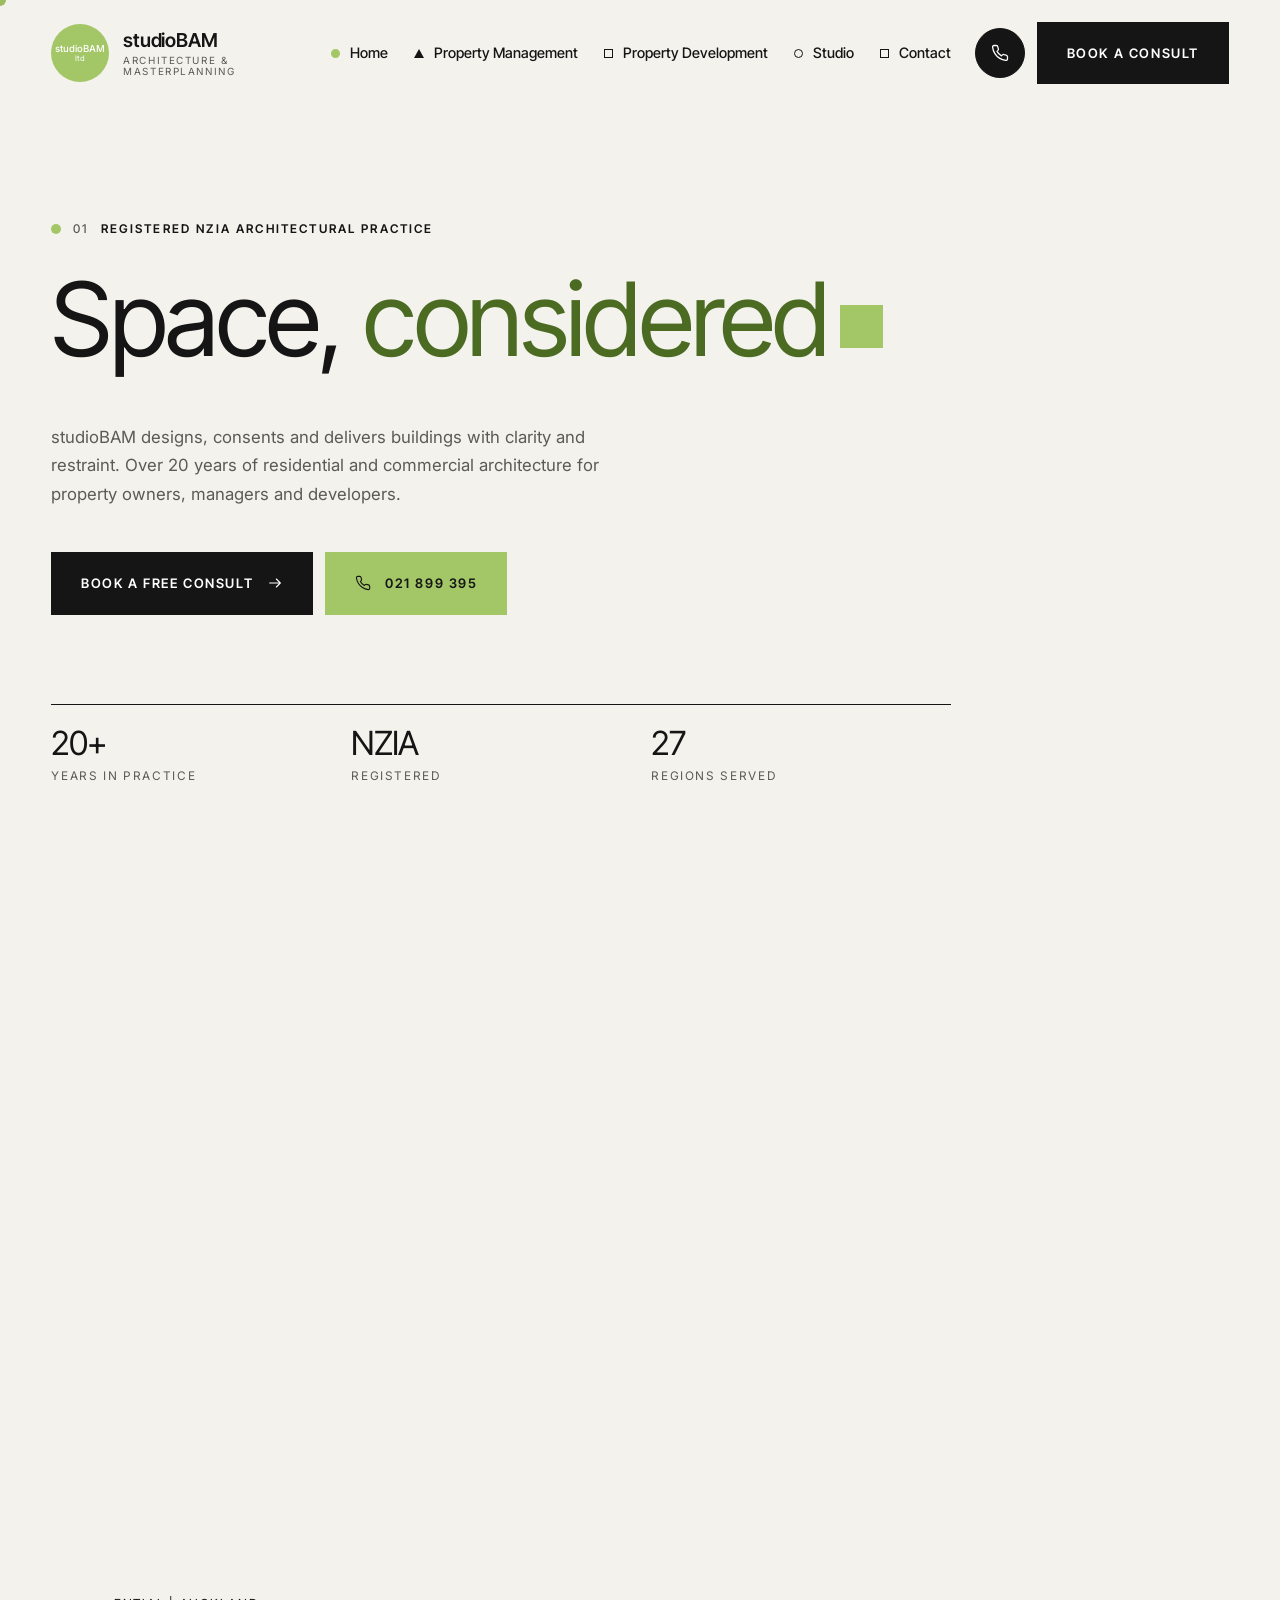
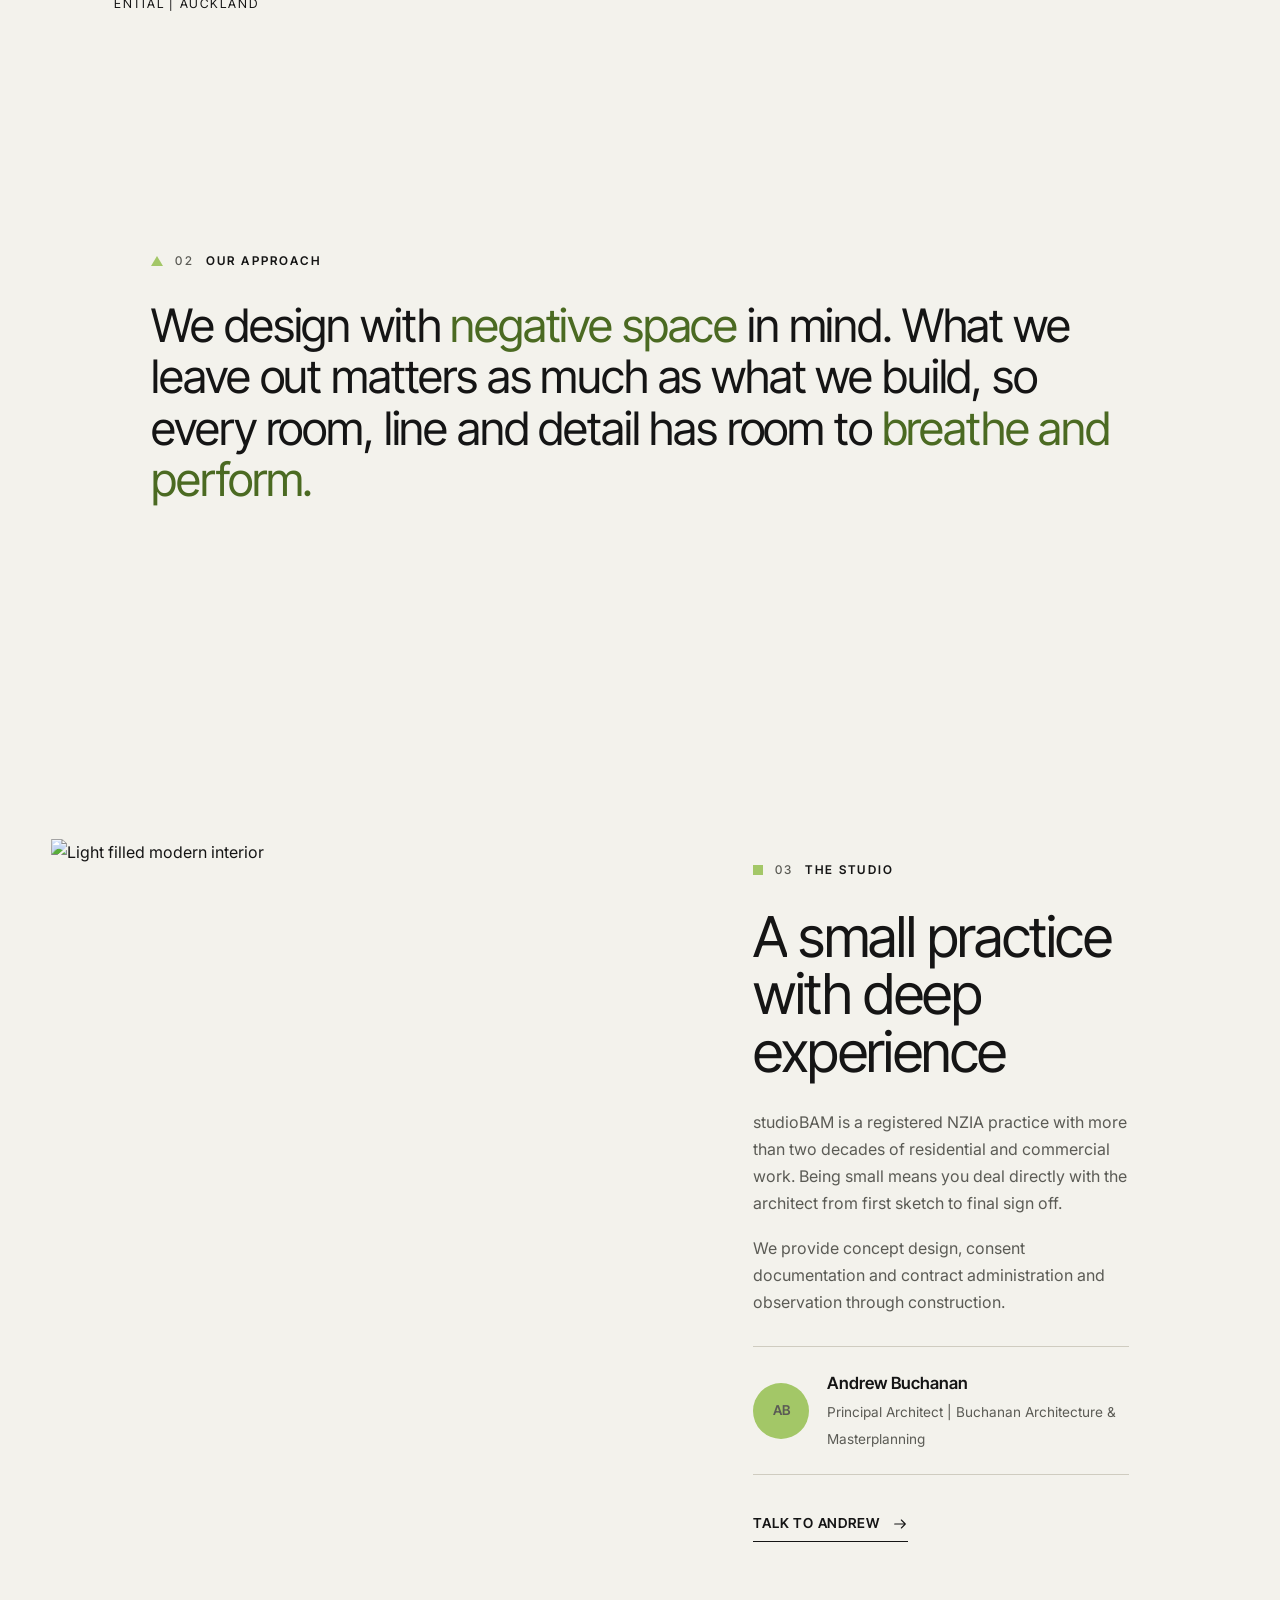
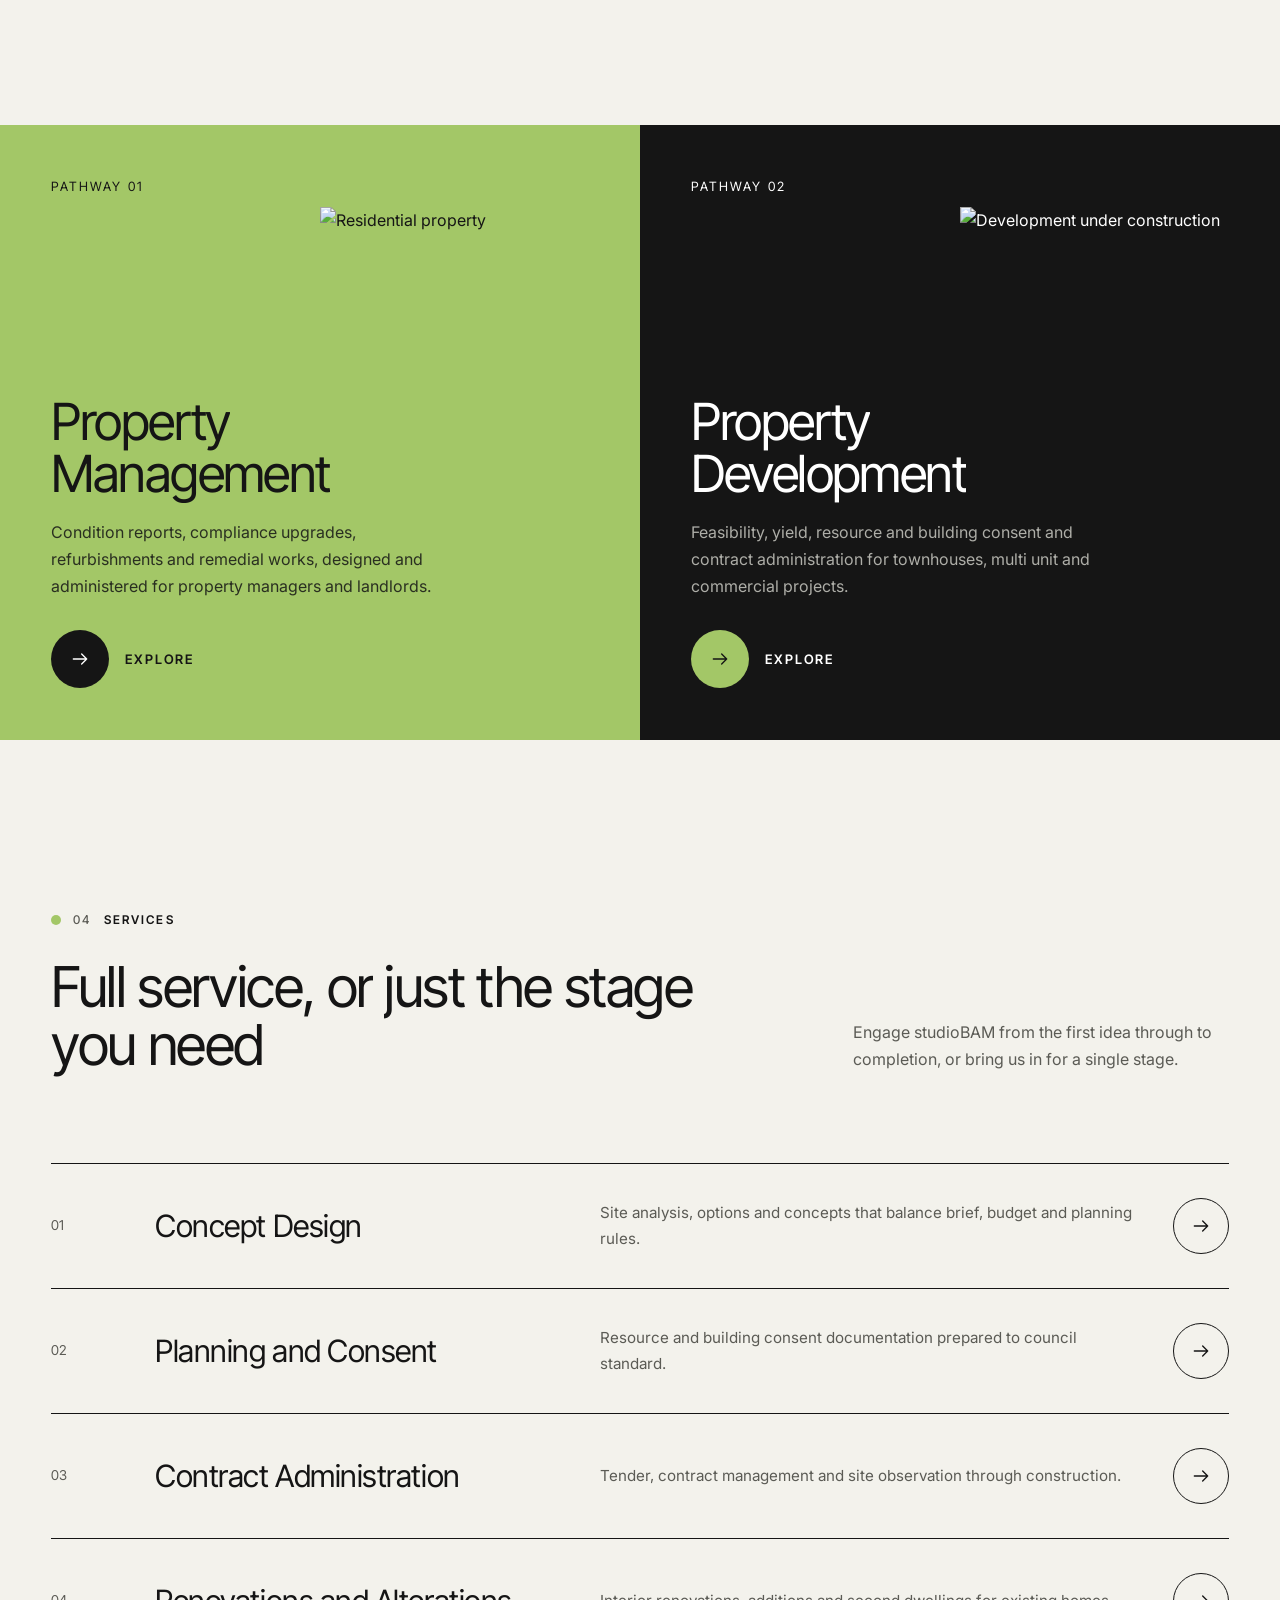
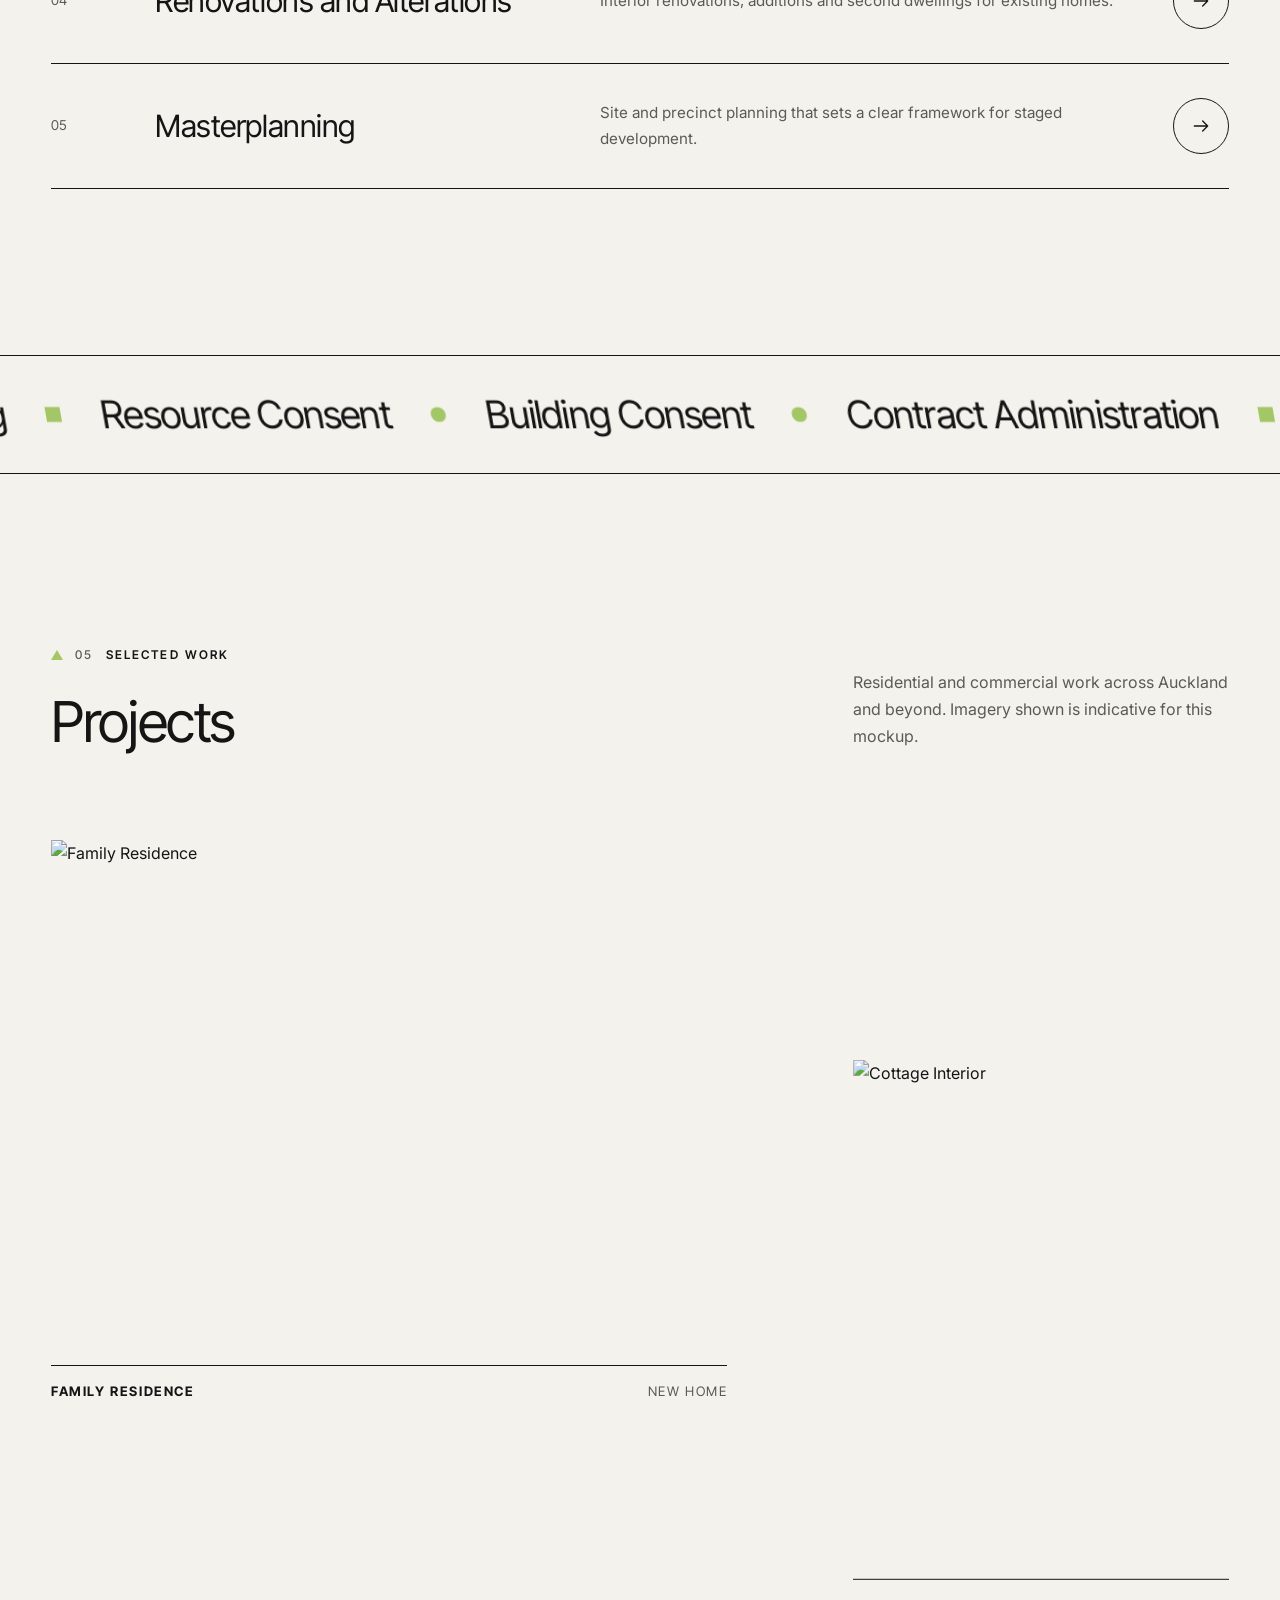
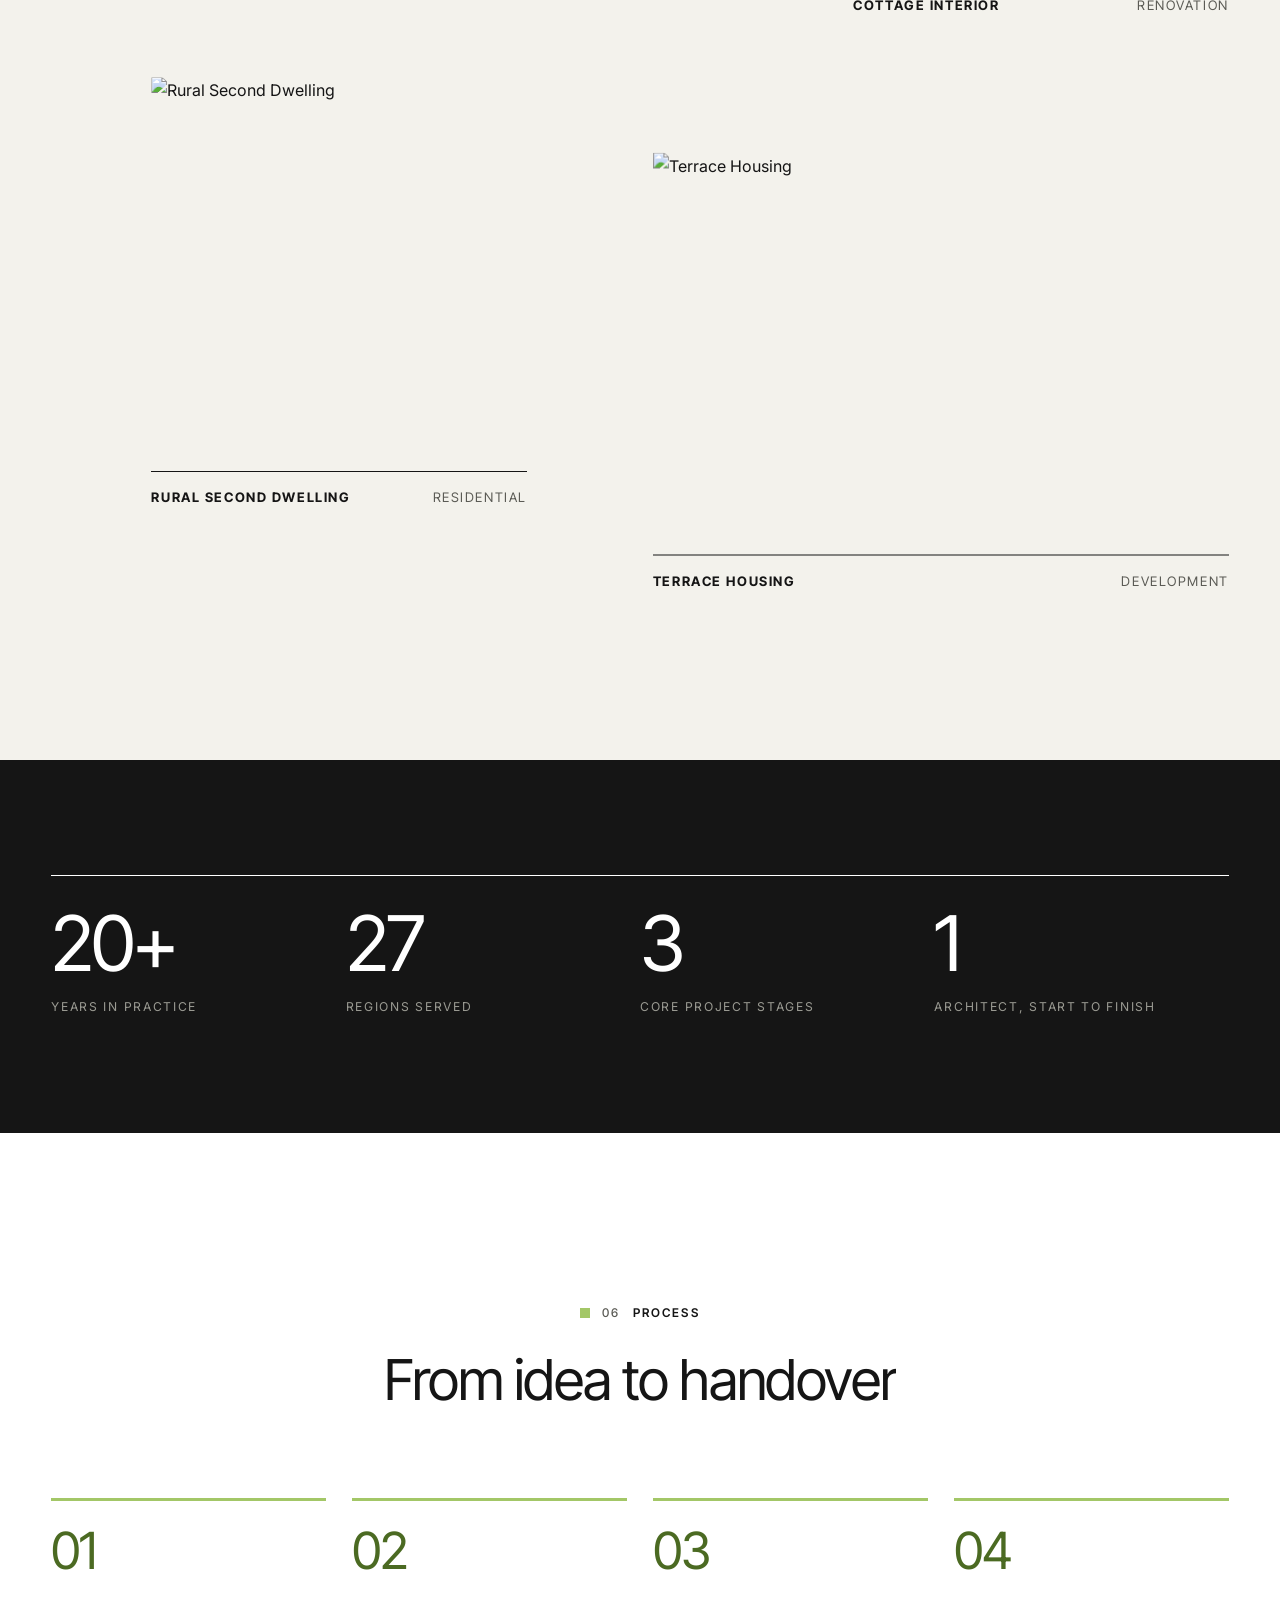
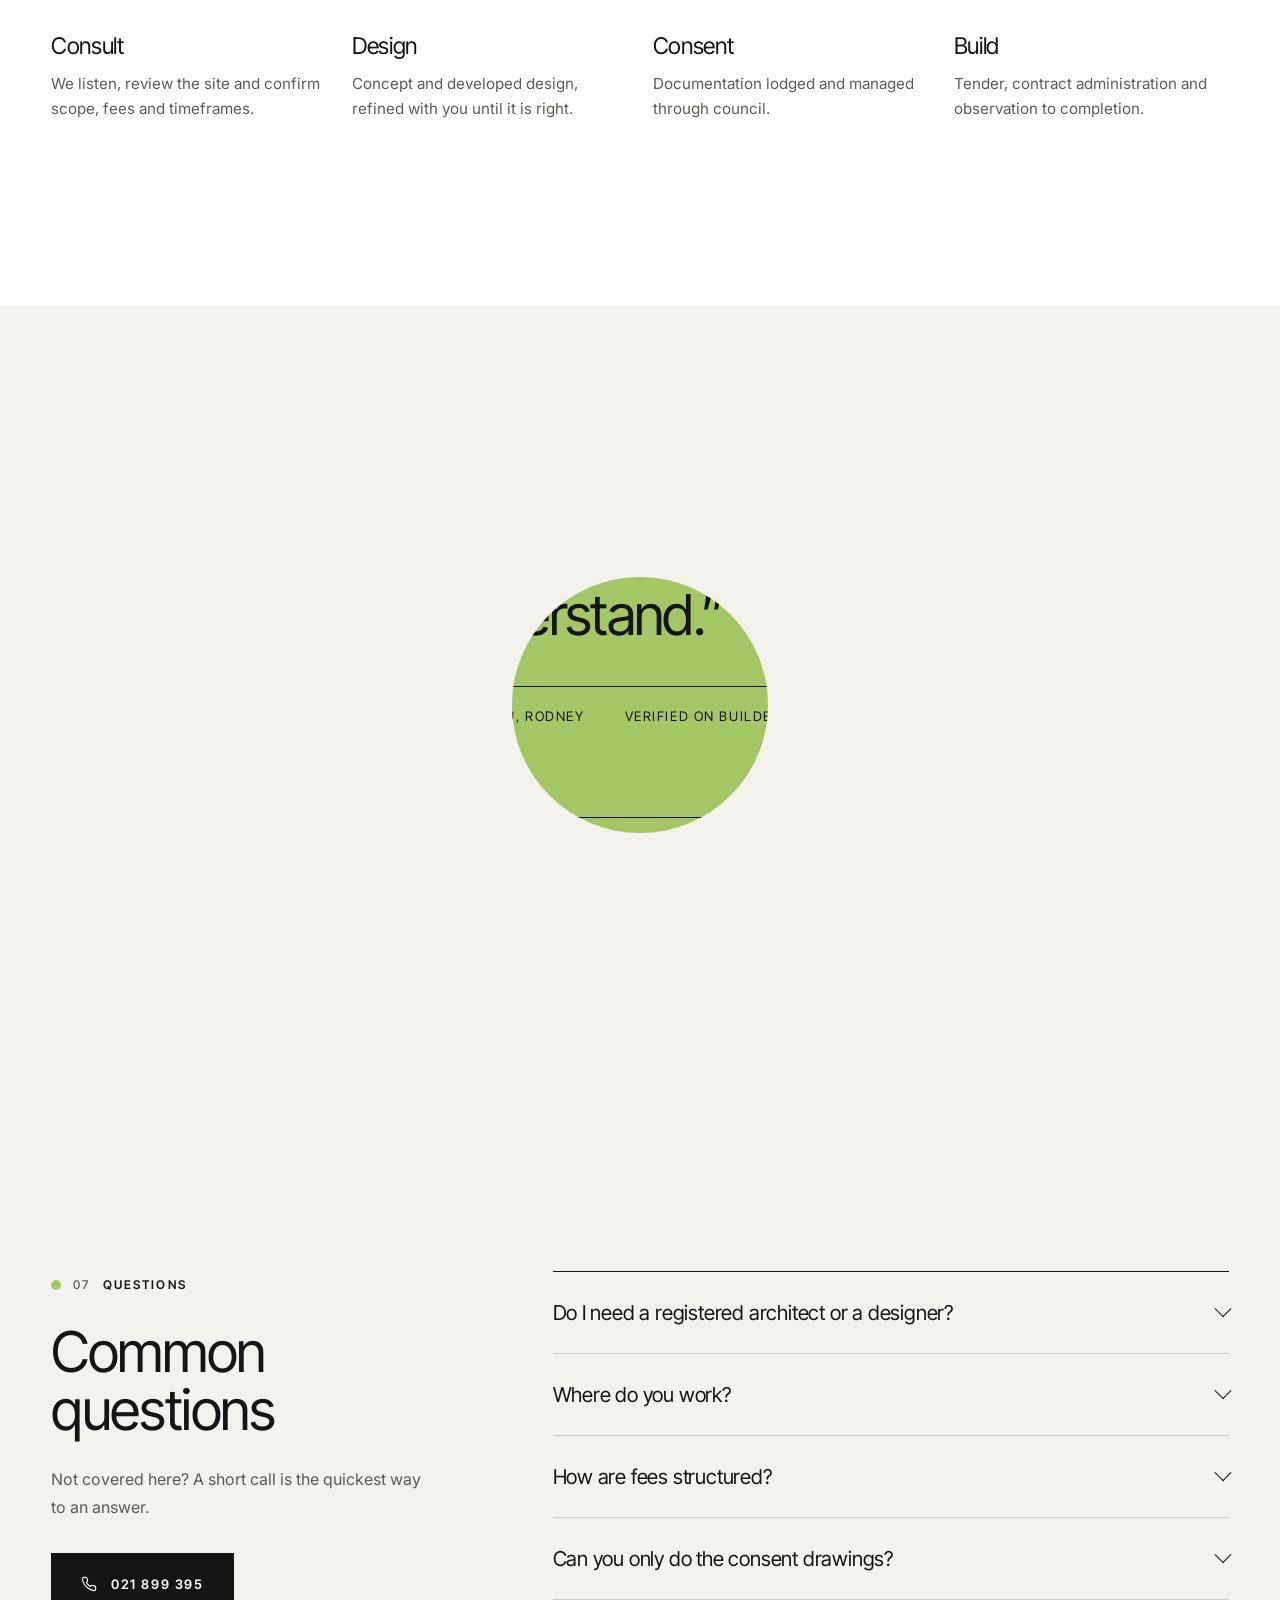
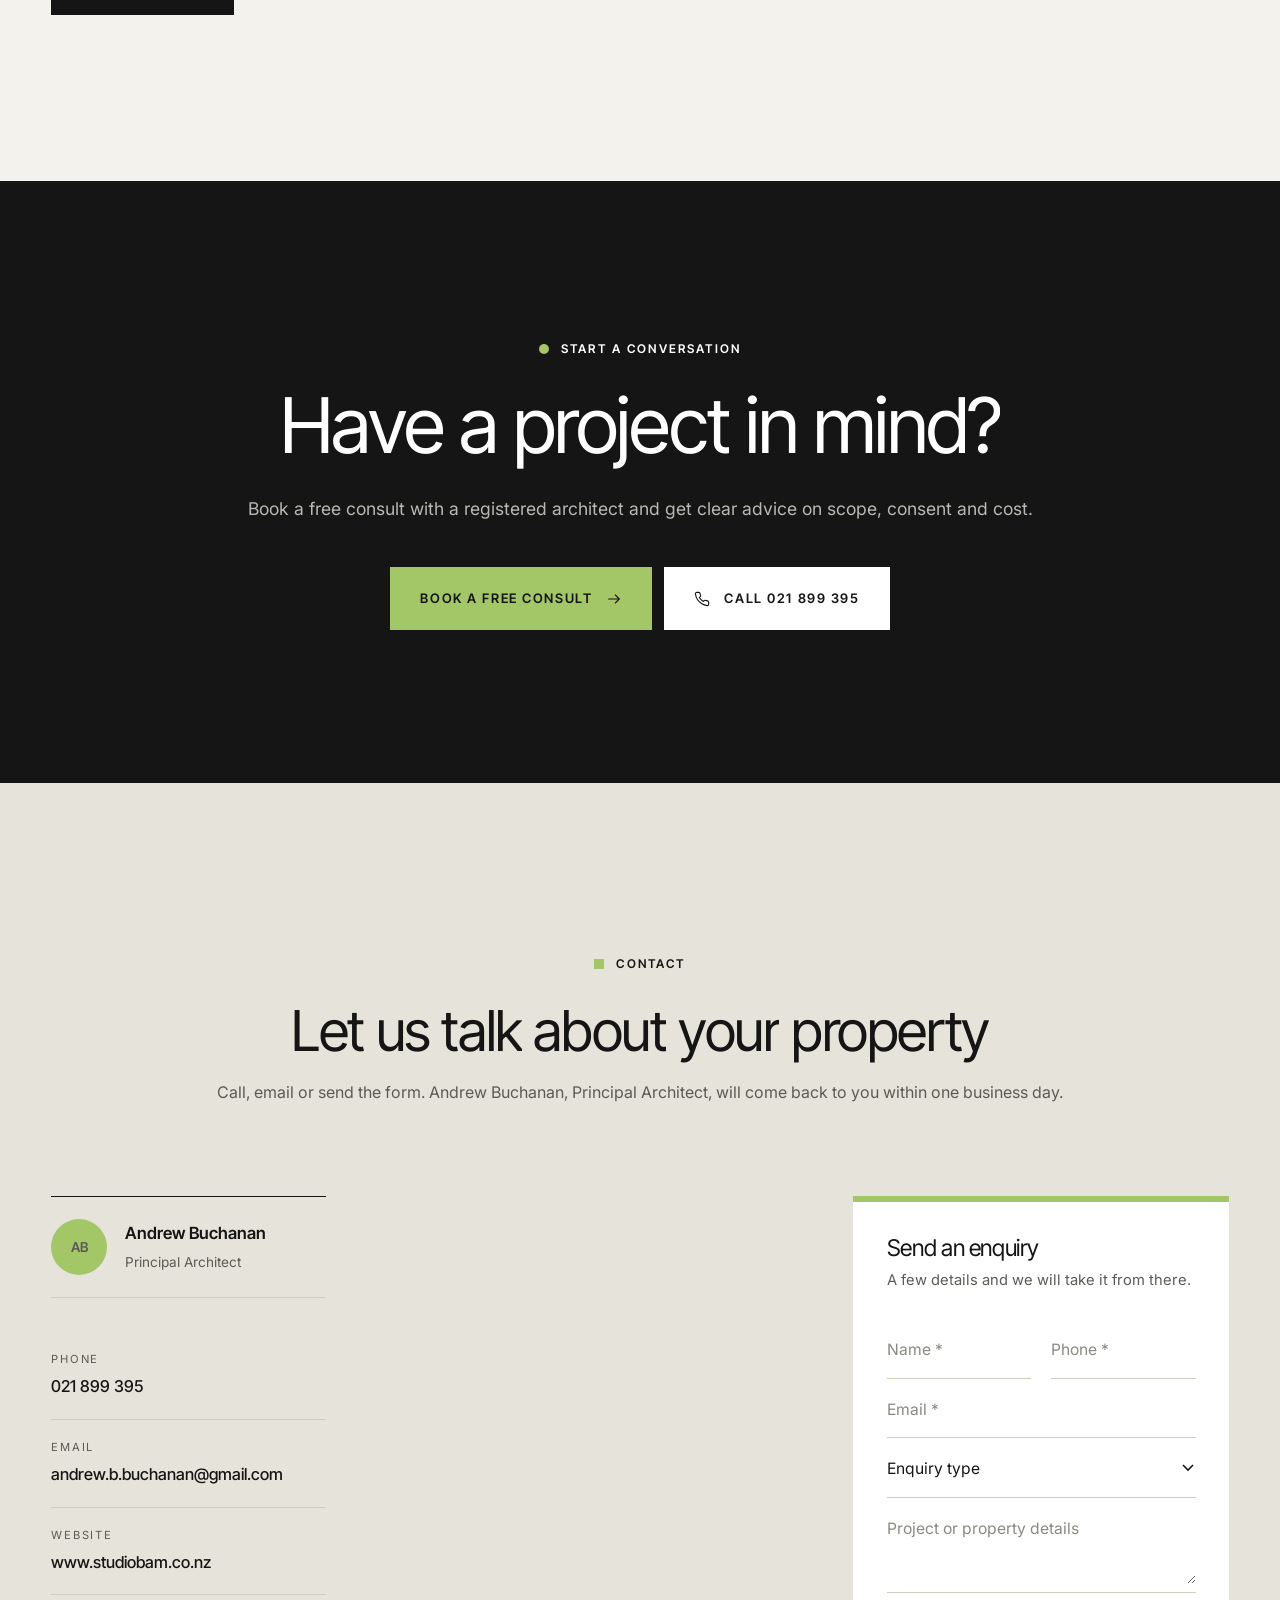
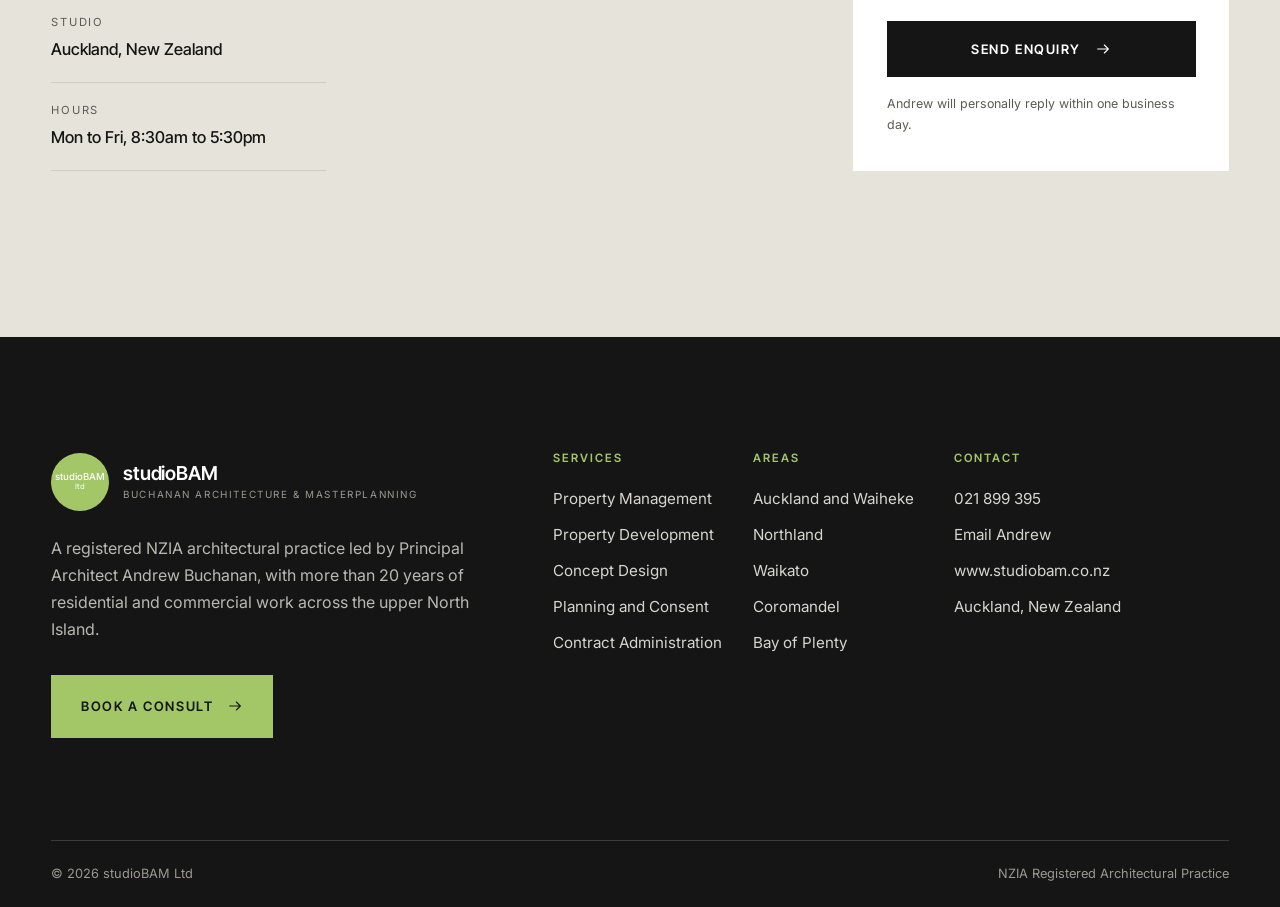
==== commit 2c7f86cd: "Remove hero form and footer wordmark, fix image reveal, add scroll animations" ====
--- a/index.html
+++ b/index.html
@@ -35,21 +35,6 @@
       <div class="btns"><a href="#contact" class="btn btn-ink">Book a Free Consult <svg viewBox="0 0 24 24" fill="none" stroke="currentColor" stroke-width="1.6" stroke-linecap="round" stroke-linejoin="round"><path d="M4 12h16M14 6l6 6-6 6"/></svg></a><a href="tel:+6421899395" class="btn btn-green"><svg viewBox="0 0 24 24" fill="none" stroke="currentColor" stroke-width="1.7" stroke-linecap="round" stroke-linejoin="round"><path d="M22 16.9v3a2 2 0 0 1-2.2 2 19.8 19.8 0 0 1-8.6-3.1 19.5 19.5 0 0 1-6-6A19.8 19.8 0 0 1 2.1 4.2 2 2 0 0 1 4.1 2h3a2 2 0 0 1 2 1.7c.1.9.4 1.8.7 2.7a2 2 0 0 1-.5 2.1L8 9.8a16 16 0 0 0 6 6l1.3-1.3a2 2 0 0 1 2.1-.4c.9.3 1.8.6 2.7.7a2 2 0 0 1 1.7 2z"/></svg> 021 899 395</a></div>
       <div class="hero-facts"><div><strong>20+</strong><span>Years in practice</span></div><div><strong>NZIA</strong><span>Registered</span></div><div><strong>27</strong><span>Regions served</span></div></div>
     </div>
-    <div class="hero-form"><div class="form-card">
-  <h3>Start a project</h3>
-  <p class="form-sub">Free initial consult with a registered architect.</p>
-  <form data-enquiry id="hero-form">
-    <div class="fields">
-      <div class="two"><div class="field"><input type="text" placeholder="Name *" required aria-label="Name"></div><div class="field"><input type="tel" placeholder="Phone *" required aria-label="Phone"></div></div>
-      <div class="field"><input type="email" placeholder="Email *" required aria-label="Email"></div>
-      <div class="field"><select aria-label="Enquiry type" data-service-select><option value="" selected disabled>Enquiry type</option><option>Property management works</option><option>Property development</option><option>New home</option><option>Renovation or alteration</option><option>Resource or building consent</option><option>Contract administration</option><option>Something else</option></select></div>
-      <div class="field"><textarea placeholder="Project or property details" aria-label="Details"></textarea></div>
-    </div>
-    <button class="btn btn-ink btn-block" type="submit">Request a Consult <svg viewBox="0 0 24 24" fill="none" stroke="currentColor" stroke-width="1.6" stroke-linecap="round" stroke-linejoin="round"><path d="M4 12h16M14 6l6 6-6 6"/></svg></button>
-    <p class="form-note">Andrew will personally reply within one business day.</p>
-  </form>
-  <div class="form-success"><span class="tick"><svg viewBox="0 0 24 24" fill="none" stroke="#151515" stroke-width="2"><path d="M5 12.5l4.5 4.5L19 7.5"/></svg></span><h3>Thank you</h3><p class="form-sub">Your enquiry is with Andrew. Expect a reply within one business day.</p></div>
-</div></div>
   </div>
 </section>
 <div class="band"><img src="https://images.unsplash.com/photo-1600585154340-be6161a56a0c?auto=format&fit=crop&w=2400&q=80" alt="Residential | Auckland" data-parallax=".12"><span class="band-caption">Residential | Auckland</span></div>
@@ -174,7 +159,6 @@
     </div>
     <div class="f-bottom"><span>&copy; <span id="year">2026</span> studioBAM Ltd</span><span>NZIA Registered Architectural Practice</span></div>
   </div>
-  <p class="f-word" aria-hidden="true">studioBAM</p>
 </footer>
 <a href="tel:+6421899395" class="float-call" aria-label="Call now"><i><svg viewBox="0 0 24 24" fill="none" stroke="currentColor" stroke-width="1.7" stroke-linecap="round" stroke-linejoin="round"><path d="M22 16.9v3a2 2 0 0 1-2.2 2 19.8 19.8 0 0 1-8.6-3.1 19.5 19.5 0 0 1-6-6A19.8 19.8 0 0 1 2.1 4.2 2 2 0 0 1 4.1 2h3a2 2 0 0 1 2 1.7c.1.9.4 1.8.7 2.7a2 2 0 0 1-.5 2.1L8 9.8a16 16 0 0 0 6 6l1.3-1.3a2 2 0 0 1 2.1-.4c.9.3 1.8.6 2.7.7a2 2 0 0 1 1.7 2z"/></svg></i>Call Now</a>
 <button class="to-top" aria-label="Back to top"><svg viewBox="0 0 24 24" fill="none" stroke="currentColor" stroke-width="1.8"><path d="M12 20V4M6 10l6-6 6 6"/></svg></button>
--- a/styles.css
+++ b/styles.css
@@ -328,7 +328,7 @@
 .site-footer h4{font-family:var(--sans);font-size:.72rem;letter-spacing:.18em;text-transform:uppercase;color:var(--green);font-weight:600;margin-bottom:22px}
 .site-footer ul{list-style:none;margin:0;padding:0;display:grid;gap:10px;color:#d6d6cf;font-size:.95rem}
 .site-footer a:hover{color:var(--green)}
-.f-word{font-family:var(--sans);font-weight:500;font-size:clamp(4rem,18vw,19rem);letter-spacing:-.06em;line-height:.8;color:var(--green);white-space:nowrap;margin:0;transform:translateY(.12em)}
+.f-word{display:none;font-family:var(--sans);font-weight:500;font-size:clamp(4rem,18vw,19rem);letter-spacing:-.06em;line-height:.8;color:var(--green);white-space:nowrap;margin:0;transform:translateY(.12em)}
 .f-bottom{display:flex;justify-content:space-between;flex-wrap:wrap;gap:12px;font-size:.8rem;color:#9a9a92;border-top:1px solid var(--rule-dark);padding:22px 0}
 .site-footer .logo-text span{color:#9a9a92}
 
@@ -415,3 +415,71 @@
 .phone-num{white-space:nowrap}
 @media (max-width:1440px) and (min-width:1181px){.phone-num{display:none}.main-nav ul{gap:26px}.main-nav a{font-size:.9rem}}
 .hero-facts span{display:block;line-height:1.4;margin-top:8px}
+
+/* Hero without form: copy spans wider, negative space on the right */
+.hero-copy{grid-column:1/11}
+.hero h1{font-size:clamp(3.2rem,8vw,8.4rem)}
+.hero-facts{max-width:900px}
+.site-footer{padding-bottom:0}
+
+/* ===== Scroll effects ===== */
+/* Masked word reveal for headings */
+.split-h .wl{display:inline-block;overflow:hidden;vertical-align:top;padding-bottom:.08em;margin-bottom:-.08em}
+.split-h .wi{display:inline-block;transform:translateY(105%);transition:transform 1.1s var(--ease)}
+.split-h.in .wi{transform:none}
+
+/* Expanding image band */
+.band{clip-path:inset(var(--inset,8%) var(--inset,8%) var(--inset,8%) var(--inset,8%));will-change:clip-path}
+.band-caption{transition:opacity .6s,transform .6s var(--ease)}
+
+/* Circle wipe for solid green sections */
+.wipe{clip-path:circle(var(--r,12%) at 50% 50%);will-change:clip-path}
+
+/* Pathway panels rise in with stagger */
+a.path{transform:translateY(80px);opacity:0;transition:transform 1.2s var(--ease),opacity 1s var(--ease)}
+a.path.in{transform:none;opacity:1}
+a.path.ink{transition-delay:.15s}
+a.path .pimg img{transform:scale(1.25);transition:transform 1.8s var(--ease)}
+a.path.in .pimg img{transform:scale(1)}
+a.path.in:hover .pimg img{transform:scale(1.08)}
+
+/* Service rows: line draws, content slides */
+.index a.row{opacity:1;transform:none}
+.index a.row::after{content:"";position:absolute;left:0;right:0;bottom:-1px;height:1px;background:var(--ink);transform:scaleX(0);transform-origin:left;transition:transform 1.2s var(--ease)}
+.on-dark .index a.row::after{background:#fff}
+.index a.row.in::after{transform:scaleX(1)}
+.index a.row>*{opacity:0;transform:translateX(-30px);transition:opacity .8s var(--ease),transform .9s var(--ease)}
+.index a.row.in>*{opacity:1;transform:none}
+.index a.row>*:nth-child(2){transition-delay:.08s}.index a.row>*:nth-child(3){transition-delay:.16s}.index a.row>*:nth-child(4){transition-delay:.24s}
+
+/* Label shapes spin in */
+.label i{transition:transform 1s var(--ease)}
+.reveal .label i,.label.pre i{transform:rotate(-180deg) scale(0)}
+.reveal.in .label i,.in .label i{transform:none}
+
+/* Works: caption line draws */
+a.work .cap{border-top-color:transparent;position:relative}
+a.work .cap::before{content:"";position:absolute;left:0;top:-1px;height:1px;width:100%;background:var(--ink);transform:scaleX(0);transform-origin:left;transition:transform 1.3s var(--ease) .3s}
+a.work.in .cap::before{transform:scaleX(1)}
+
+/* Stats pop */
+.stat{opacity:0;transform:translateY(40px);transition:opacity .9s var(--ease),transform .9s var(--ease)}
+.stats.in .stat{opacity:1;transform:none}
+.stats.in .stat:nth-child(2){transition-delay:.1s}.stats.in .stat:nth-child(3){transition-delay:.2s}.stats.in .stat:nth-child(4){transition-delay:.3s}
+
+/* Marquee driven by JS velocity */
+.marquee-track{animation:none}
+
+/* CTA scale in */
+.cta h2{transform:scale(.86);opacity:.2;transition:transform 1.4s var(--ease),opacity 1.2s var(--ease)}
+.cta .in h2,.cta .reveal.in h2{transform:none;opacity:1}
+
+/* Cursor follower (desktop) */
+.cursor{position:fixed;left:0;top:0;width:12px;height:12px;border-radius:50%;background:var(--green);pointer-events:none;z-index:300;transform:translate(-50%,-50%);transition:width .35s var(--ease),height .35s var(--ease),background .3s;mix-blend-mode:multiply;display:none}
+.cursor.big{width:64px;height:64px}
+@media (pointer:fine){.cursor{display:block}}
+
+@media (prefers-reduced-motion:reduce){
+  .split-h .wi,a.path,.index a.row>*,.stat,.cta h2{transform:none!important;opacity:1!important;transition:none!important}
+  .band,.wipe{clip-path:none!important}
+}
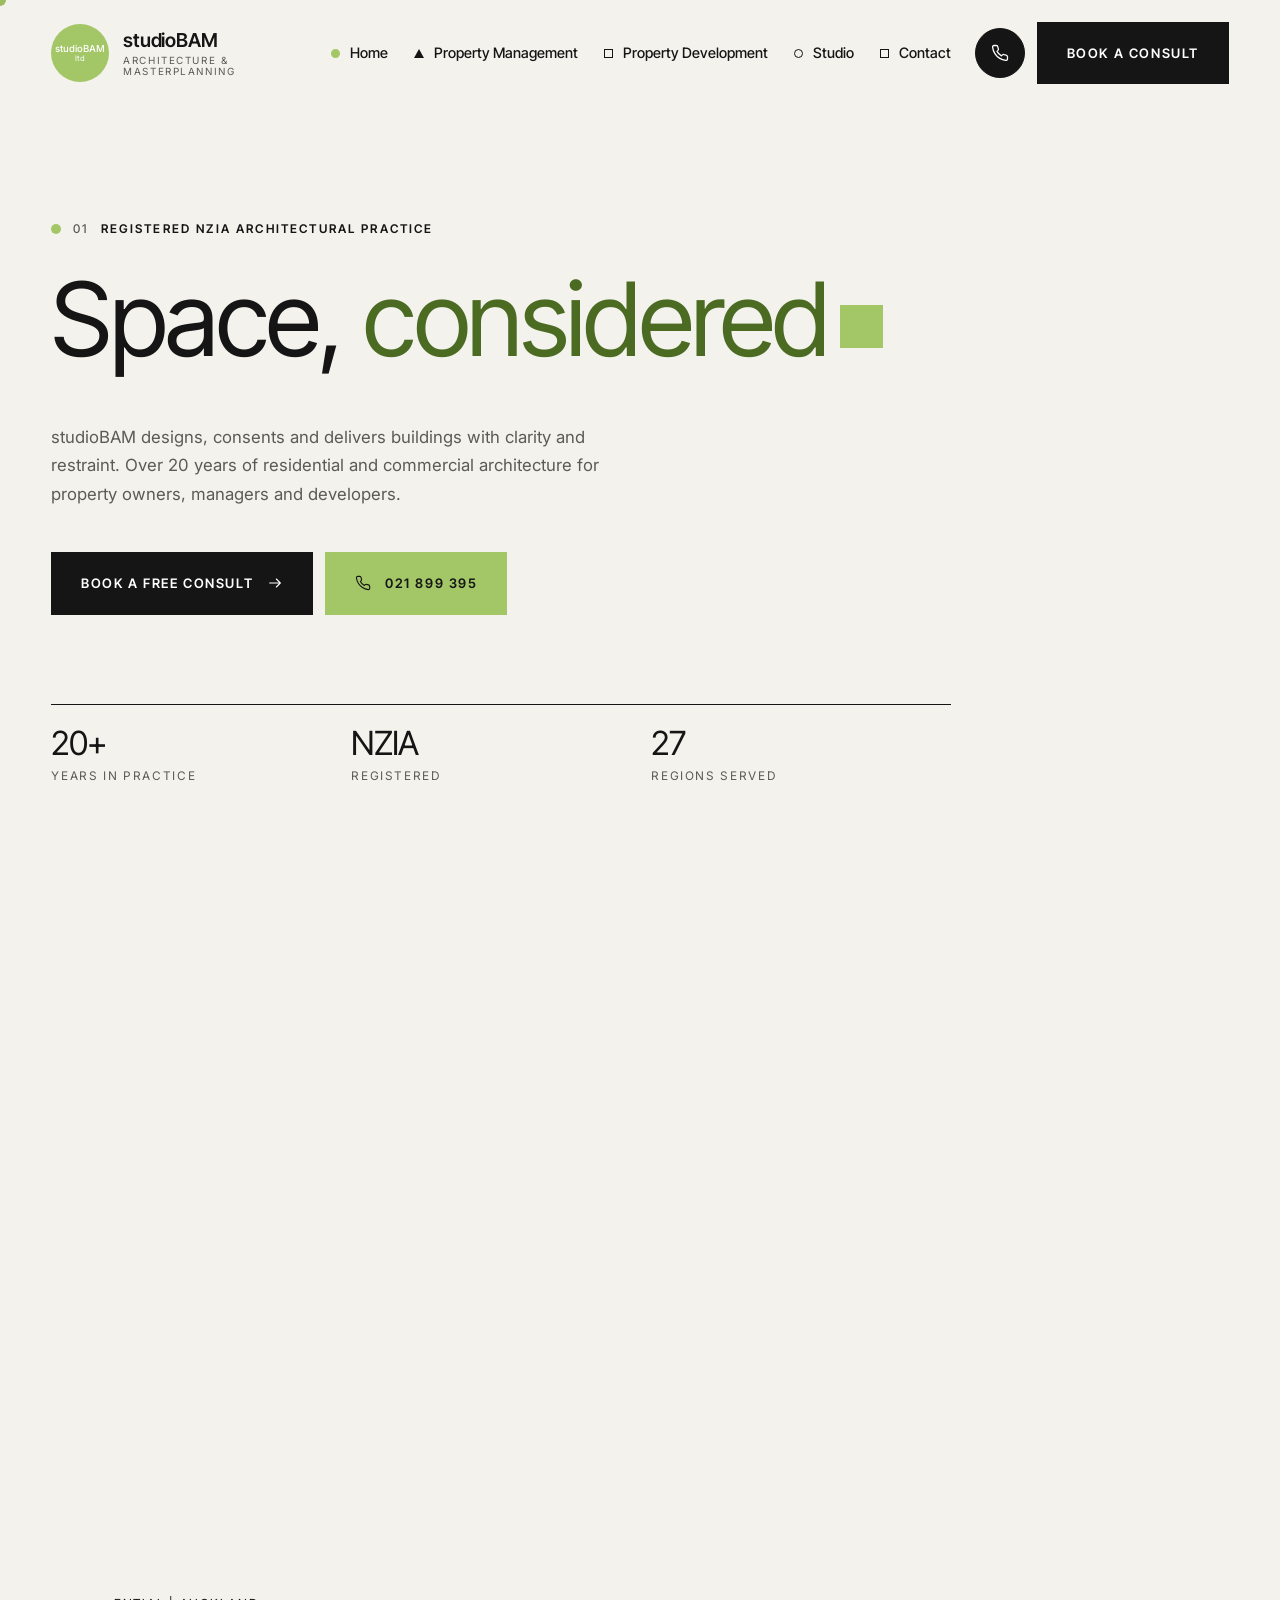
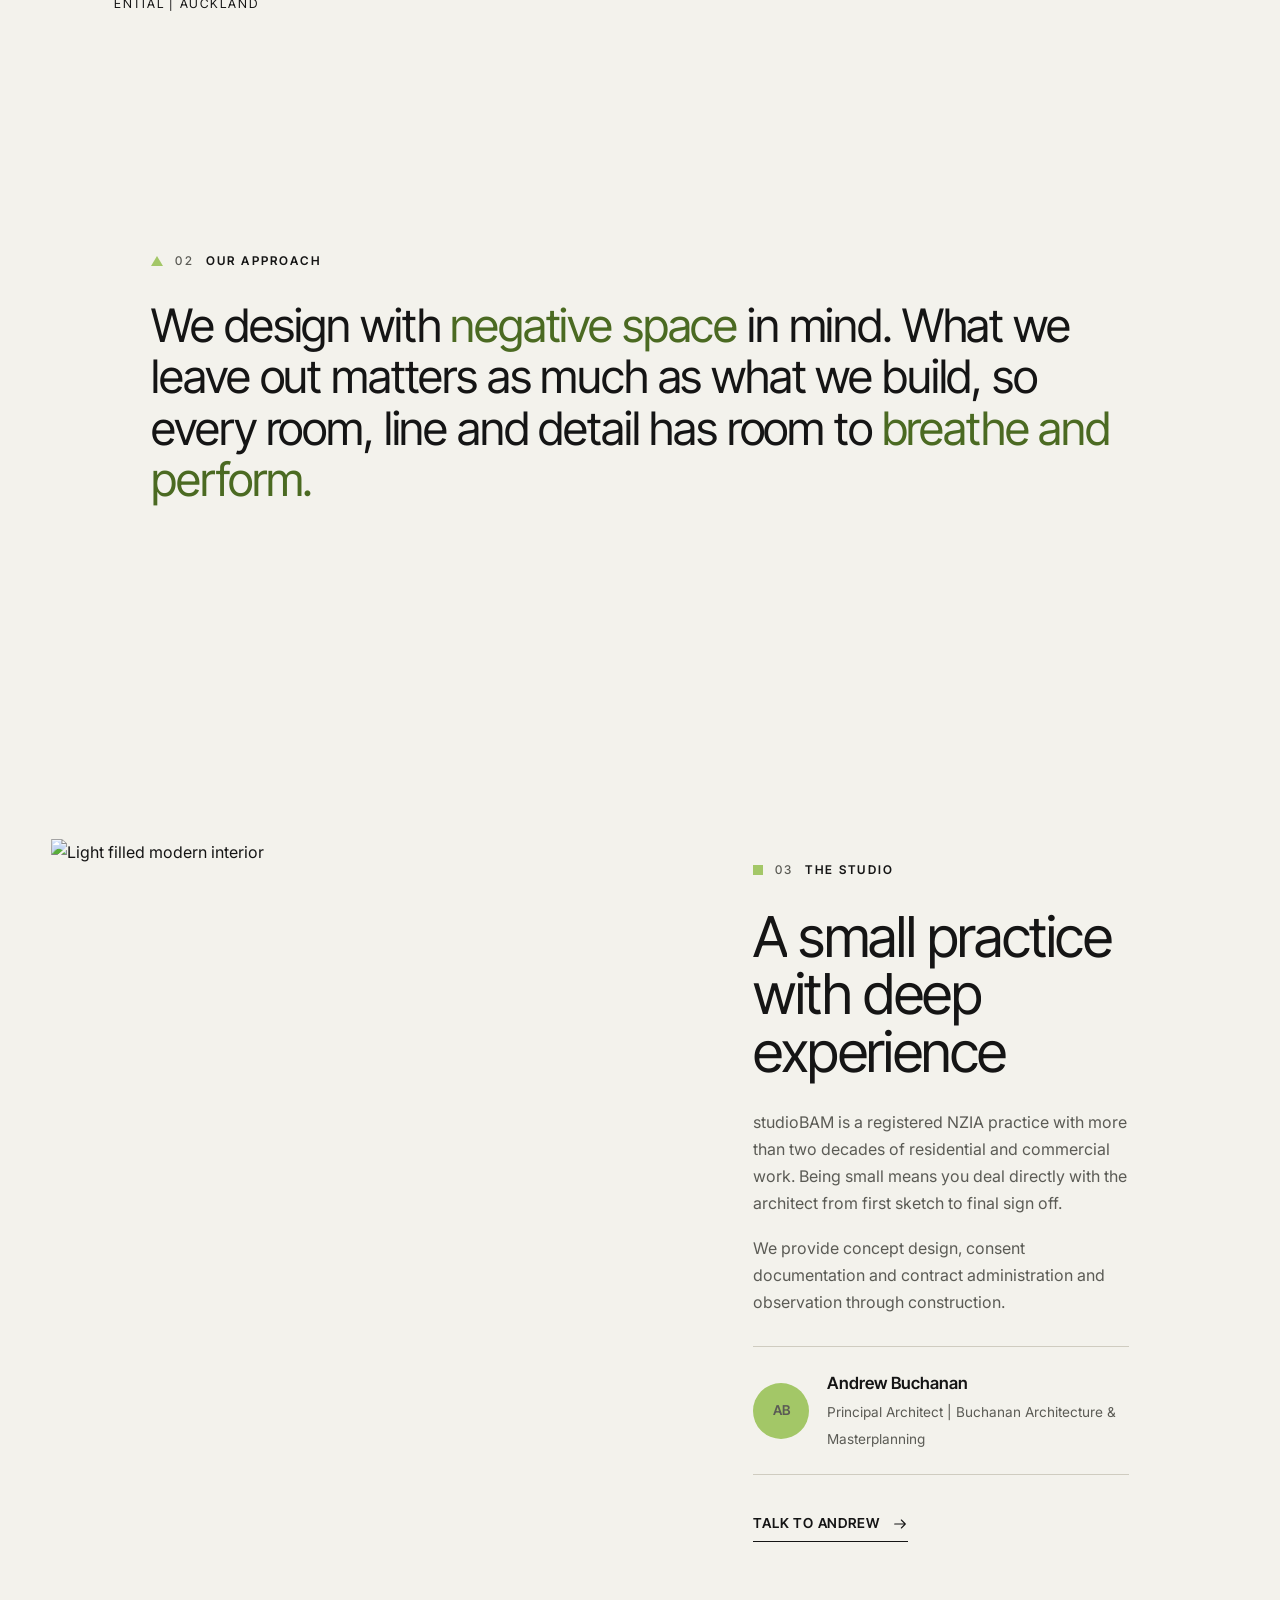
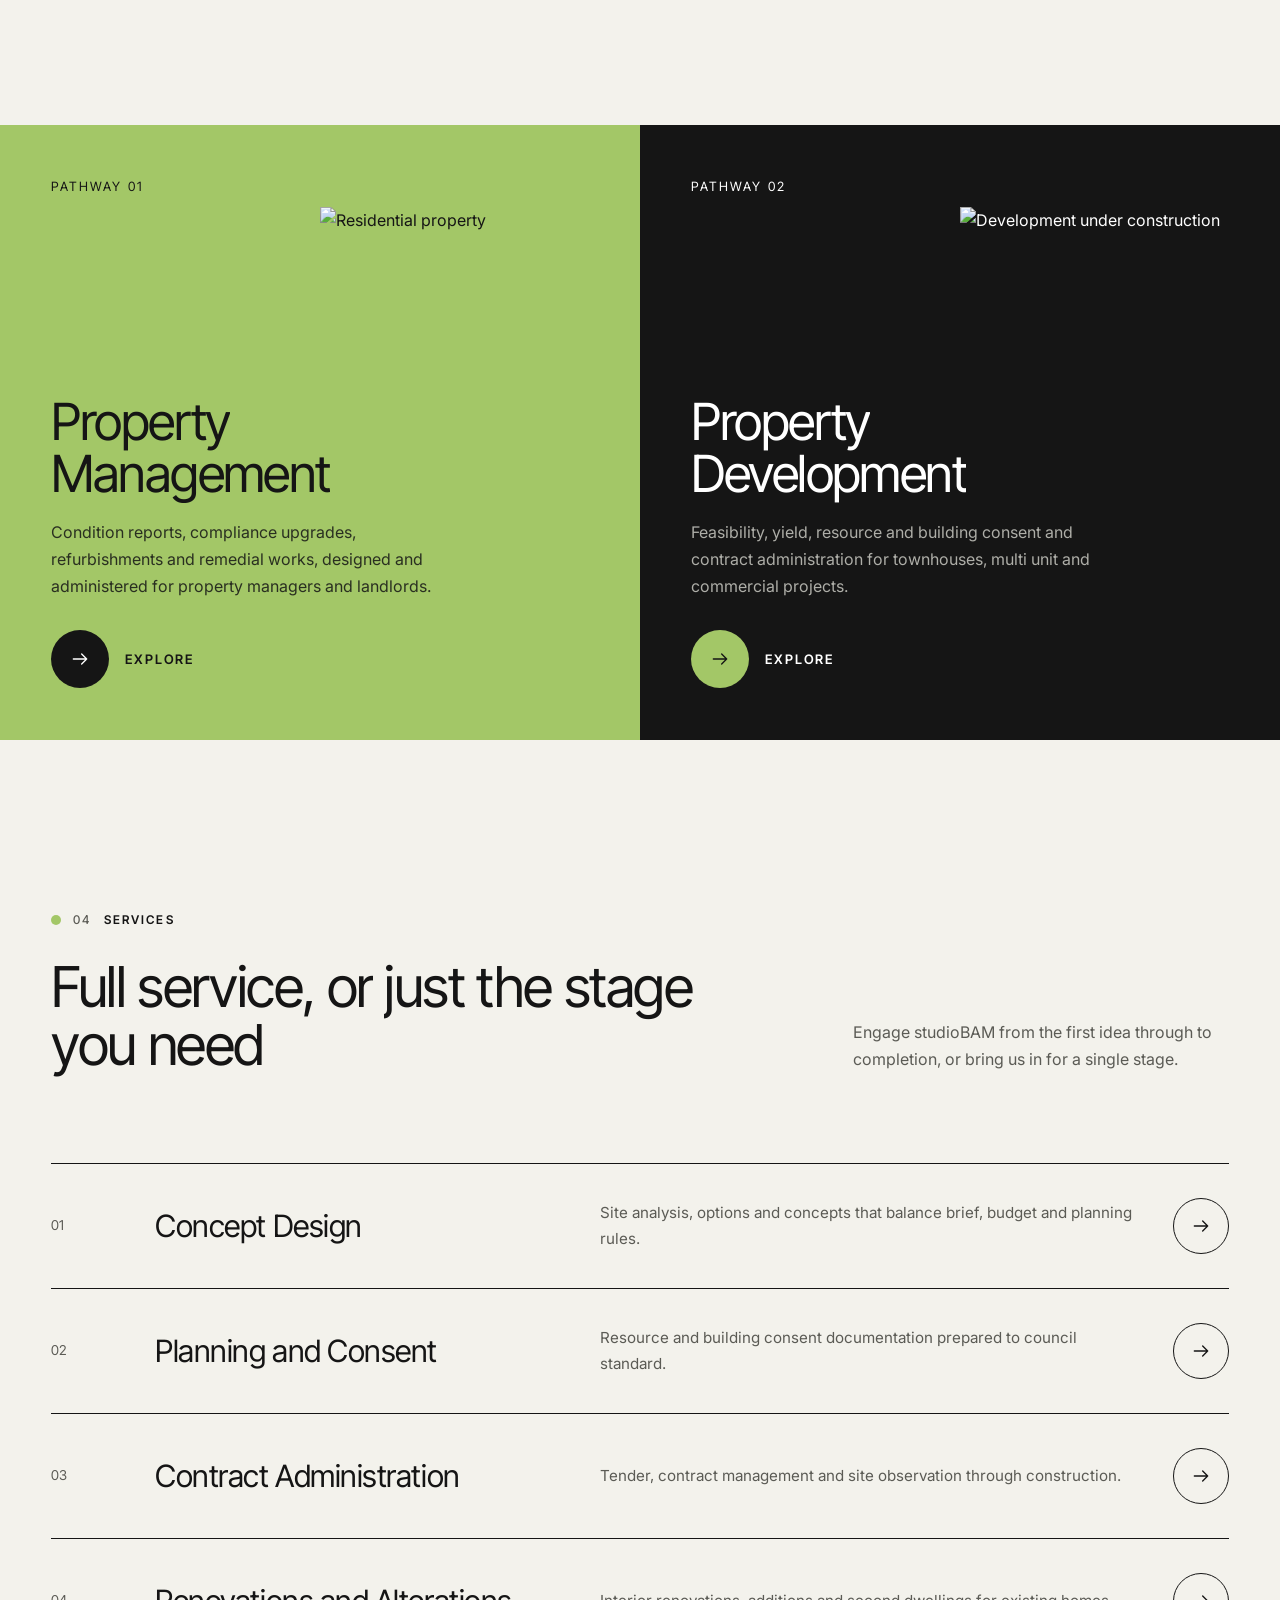
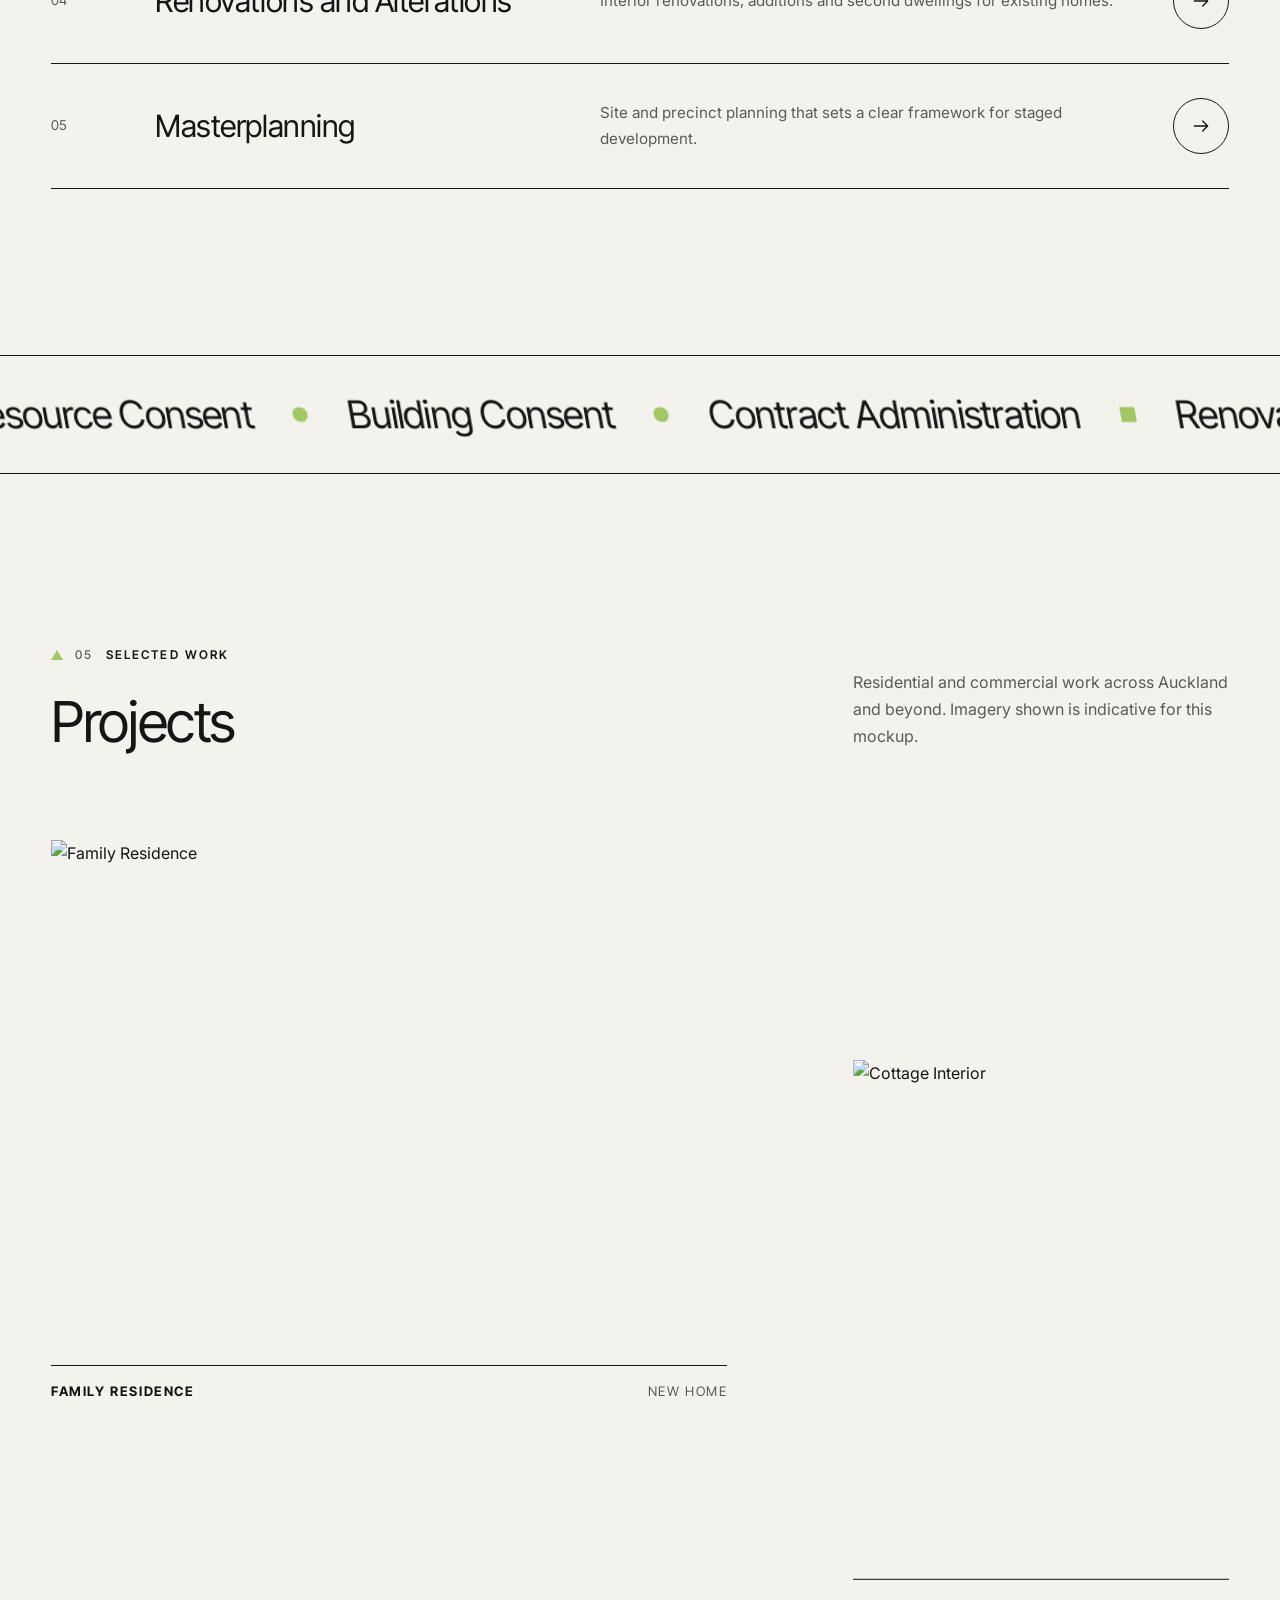
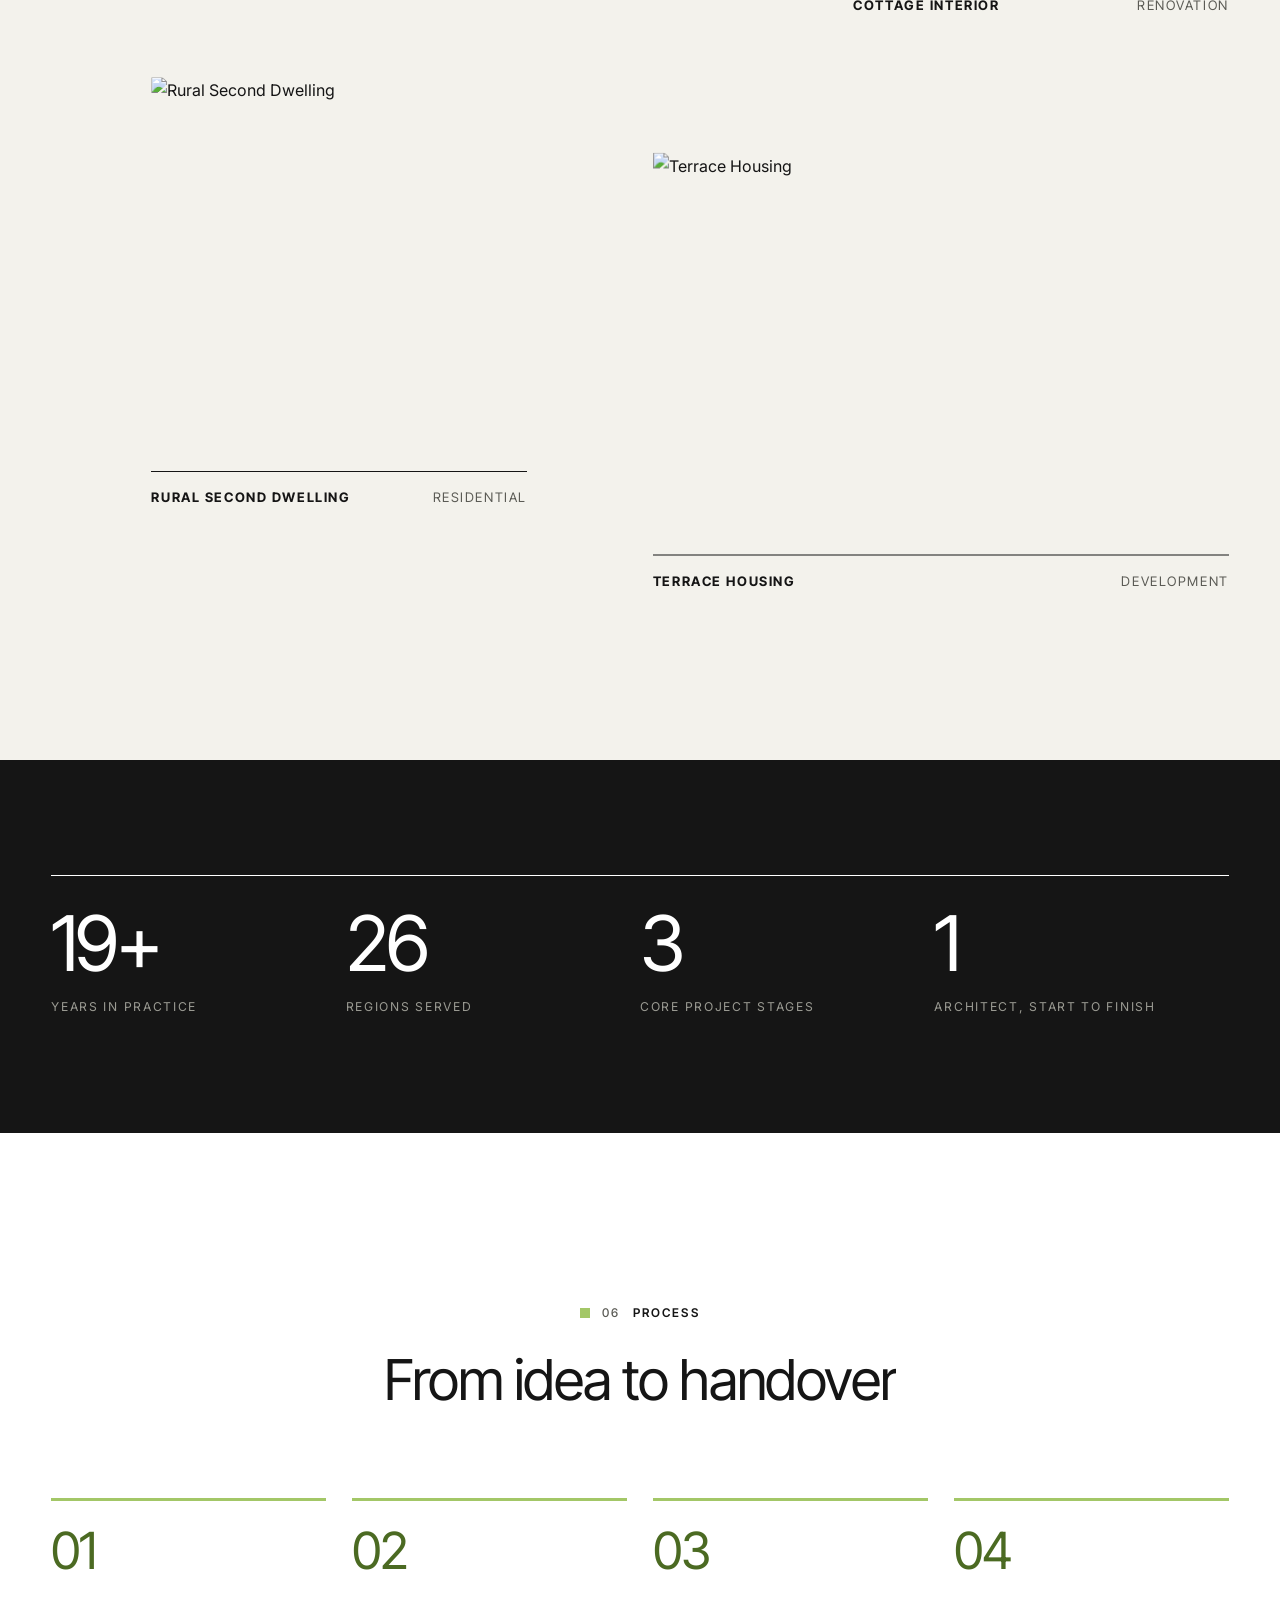
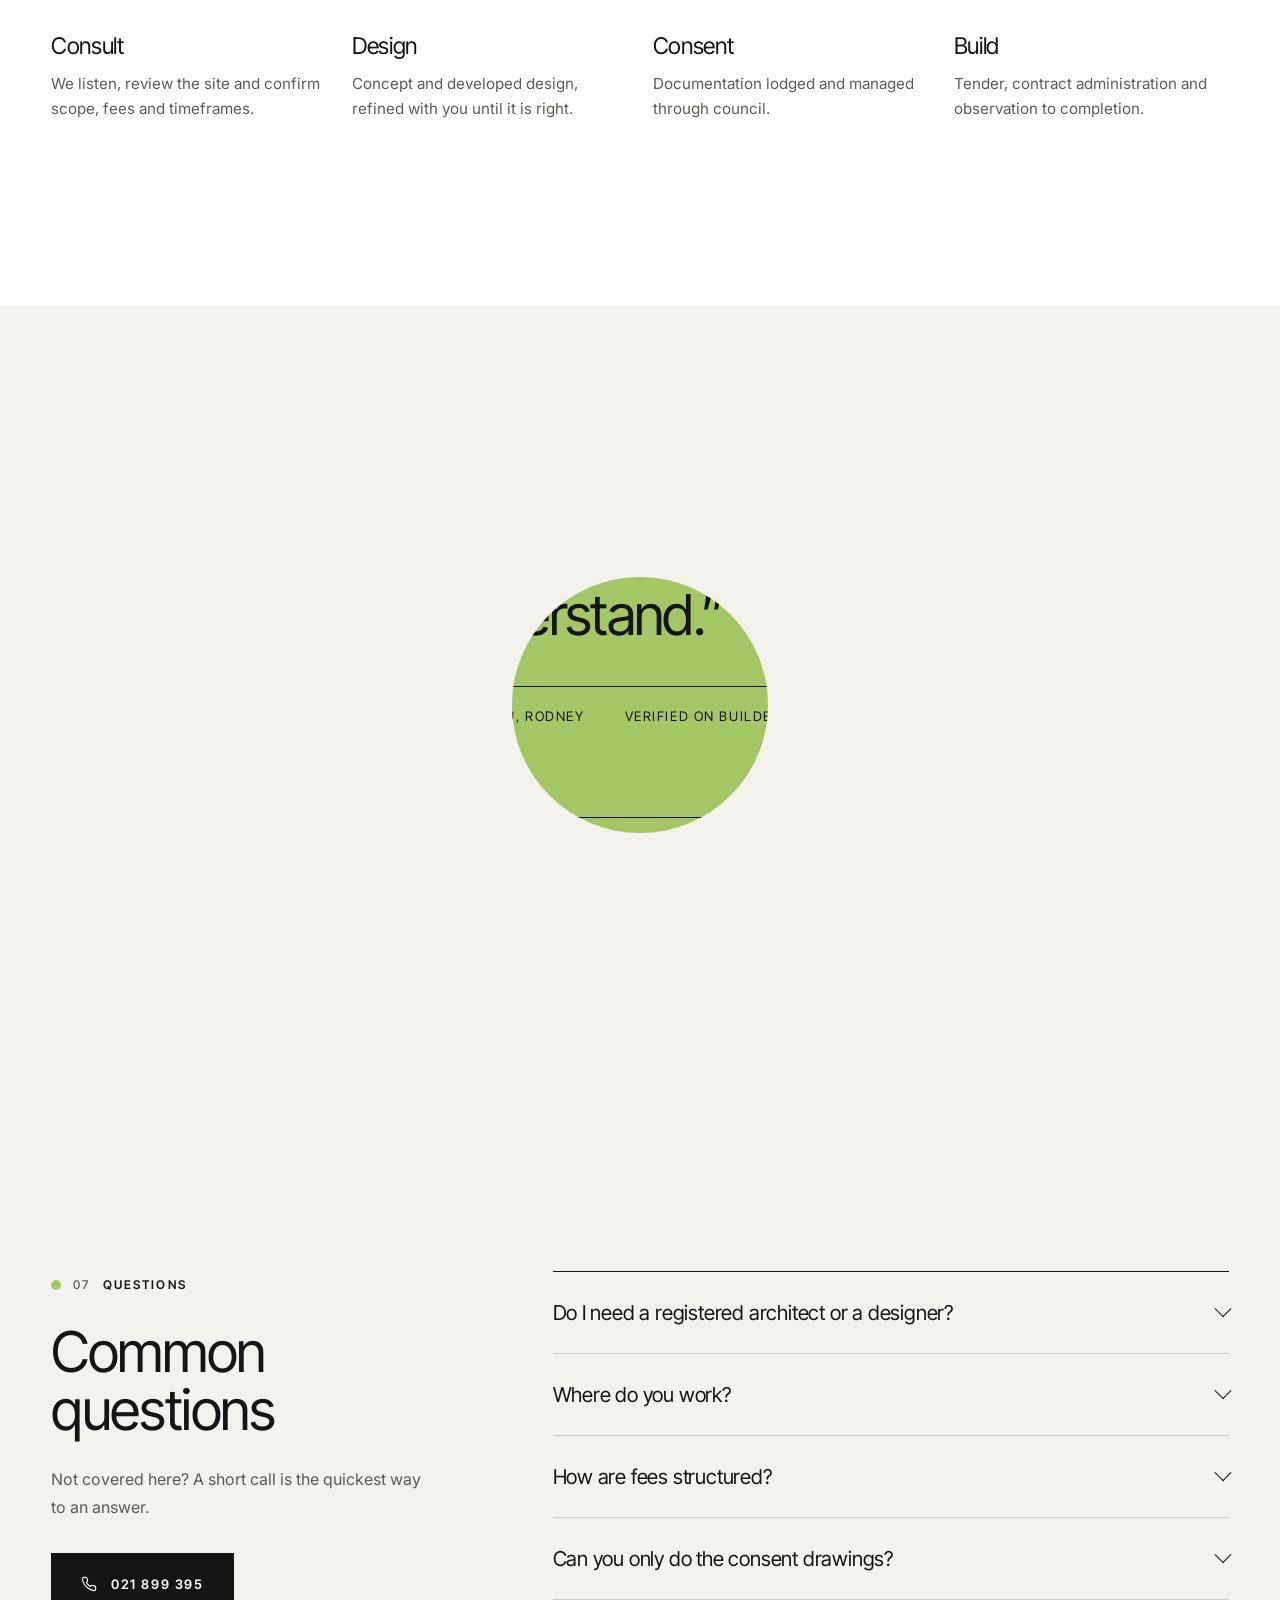
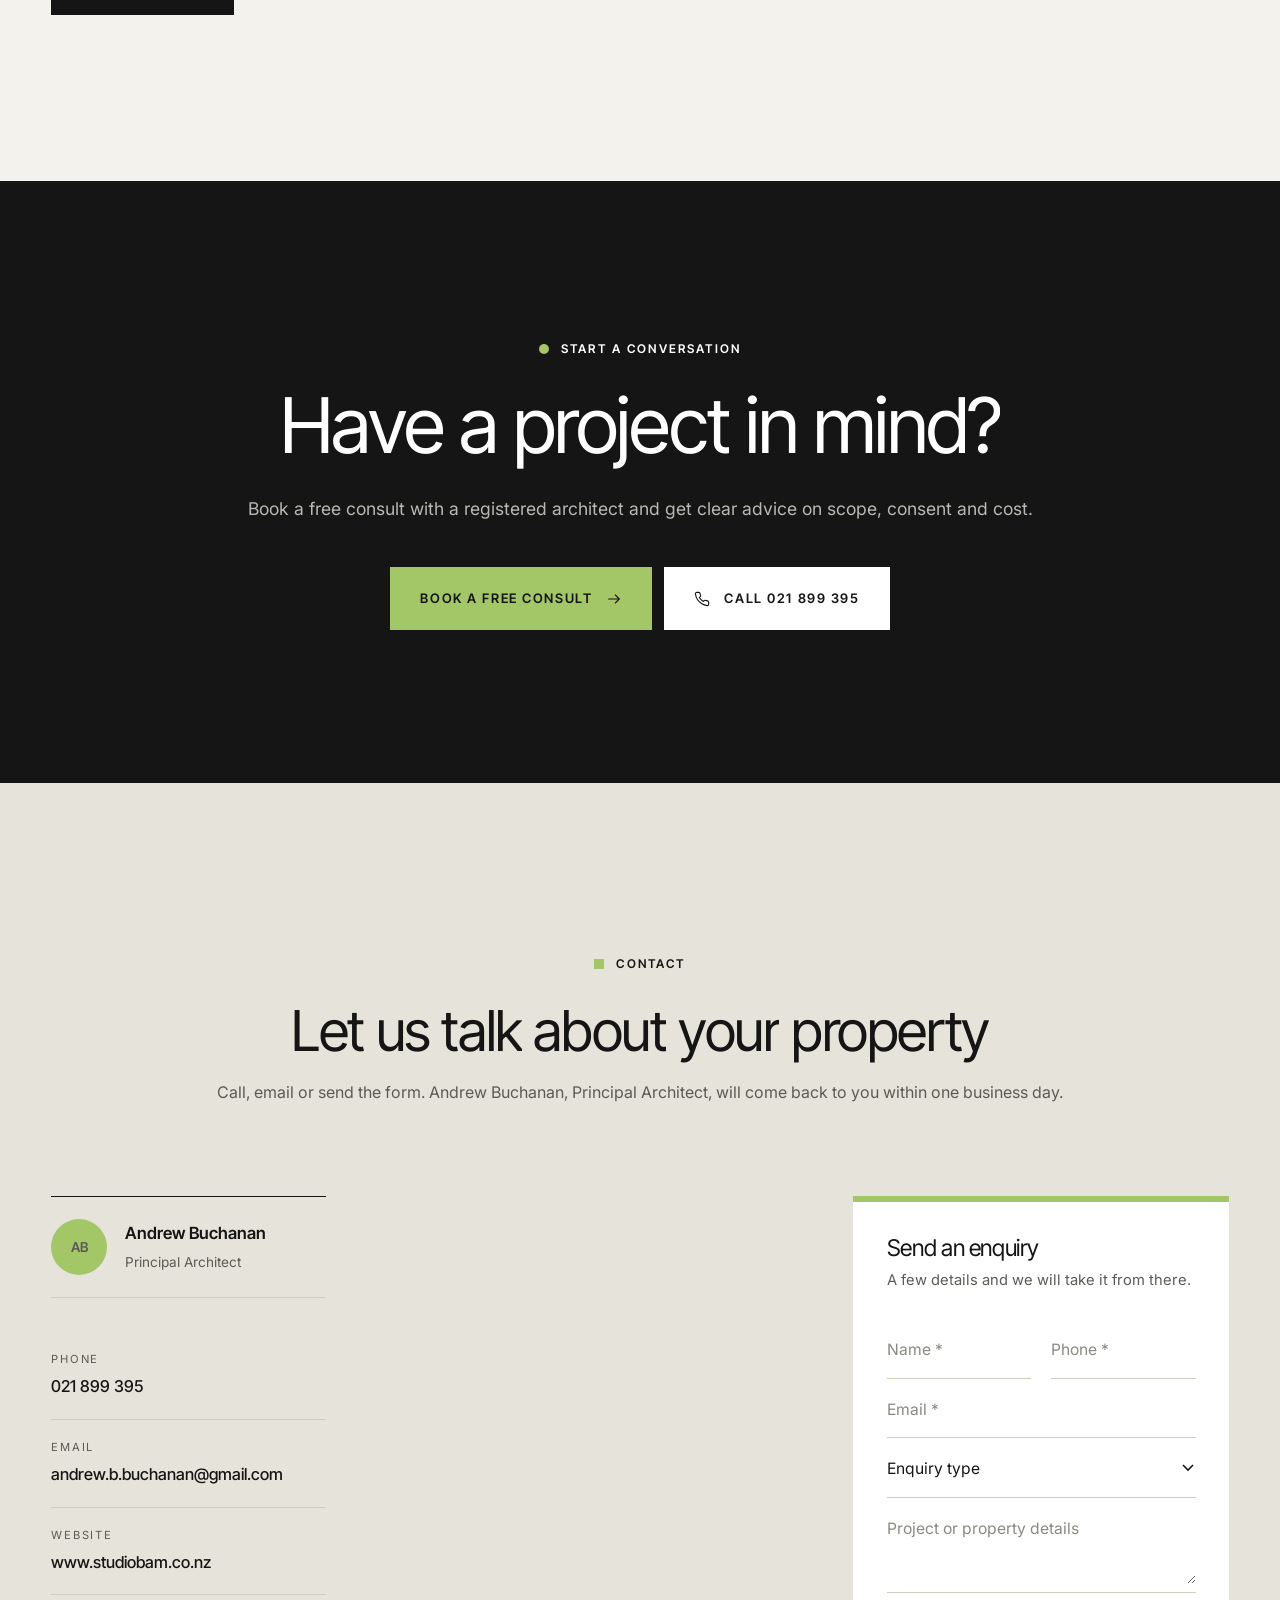
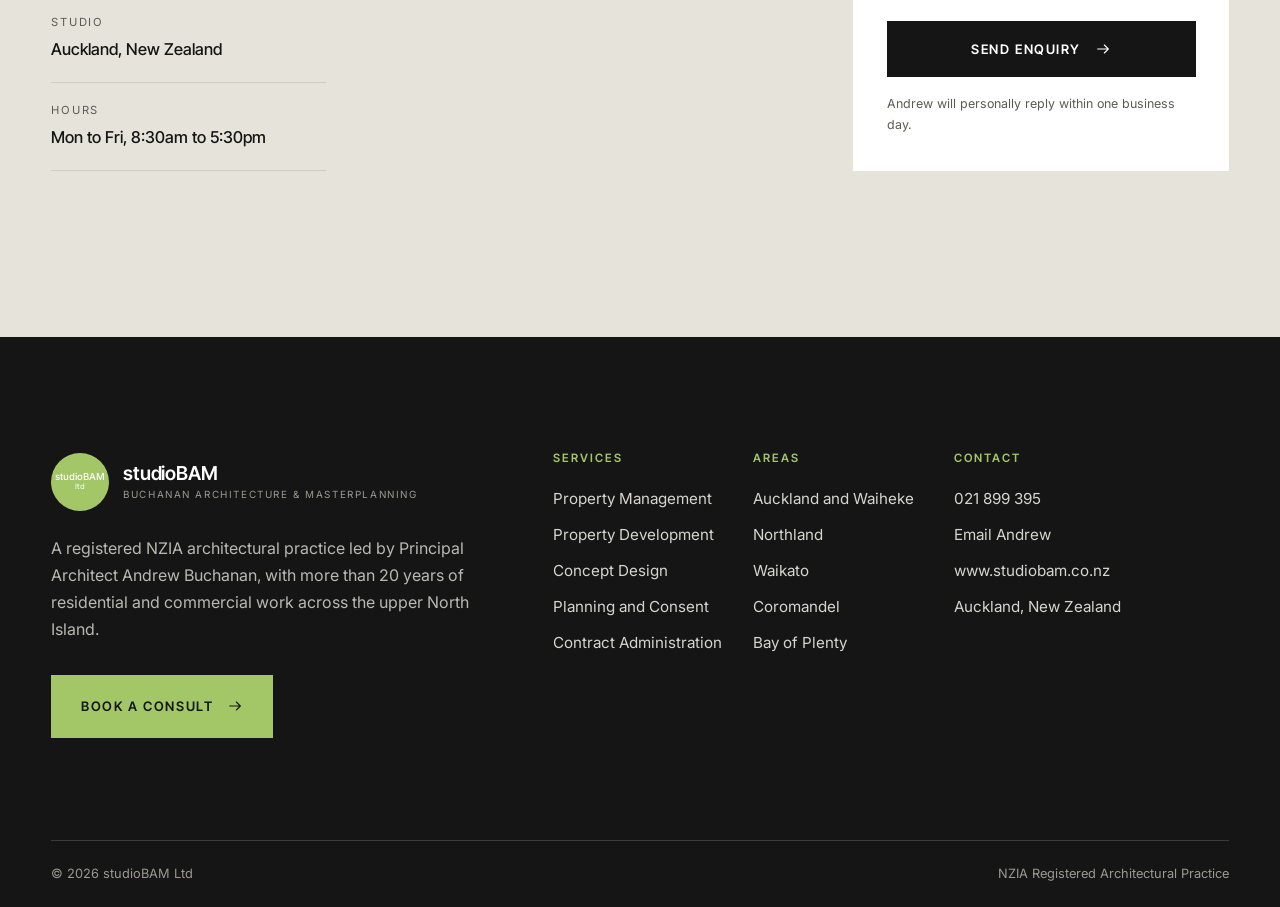
==== commit 415424c5: "Cache-bust CSS and JS" ====
--- a/index.html
+++ b/index.html
@@ -9,7 +9,7 @@
 <link rel="preconnect" href="https://fonts.googleapis.com">
 <link rel="preconnect" href="https://fonts.gstatic.com" crossorigin>
 <link href="https://fonts.googleapis.com/css2?family=Inter+Tight:wght@300;400;500;600&family=Inter:wght@400;500;600&display=swap" rel="stylesheet">
-<link rel="stylesheet" href="styles.css">
+<link rel="stylesheet" href="styles.css?v=5">
 <link rel="icon" href="data:image/svg+xml,%3Csvg xmlns='http://www.w3.org/2000/svg' viewBox='0 0 64 64'%3E%3Ccircle cx='32' cy='32' r='30' fill='%23a3c767'/%3E%3C/svg%3E">
 </head>
 <body>
@@ -162,6 +162,6 @@
 </footer>
 <a href="tel:+6421899395" class="float-call" aria-label="Call now"><i><svg viewBox="0 0 24 24" fill="none" stroke="currentColor" stroke-width="1.7" stroke-linecap="round" stroke-linejoin="round"><path d="M22 16.9v3a2 2 0 0 1-2.2 2 19.8 19.8 0 0 1-8.6-3.1 19.5 19.5 0 0 1-6-6A19.8 19.8 0 0 1 2.1 4.2 2 2 0 0 1 4.1 2h3a2 2 0 0 1 2 1.7c.1.9.4 1.8.7 2.7a2 2 0 0 1-.5 2.1L8 9.8a16 16 0 0 0 6 6l1.3-1.3a2 2 0 0 1 2.1-.4c.9.3 1.8.6 2.7.7a2 2 0 0 1 1.7 2z"/></svg></i>Call Now</a>
 <button class="to-top" aria-label="Back to top"><svg viewBox="0 0 24 24" fill="none" stroke="currentColor" stroke-width="1.8"><path d="M12 20V4M6 10l6-6 6 6"/></svg></button>
-<script src="main.js"></script>
+<script src="main.js?v=5"></script>
 </body>
 </html>
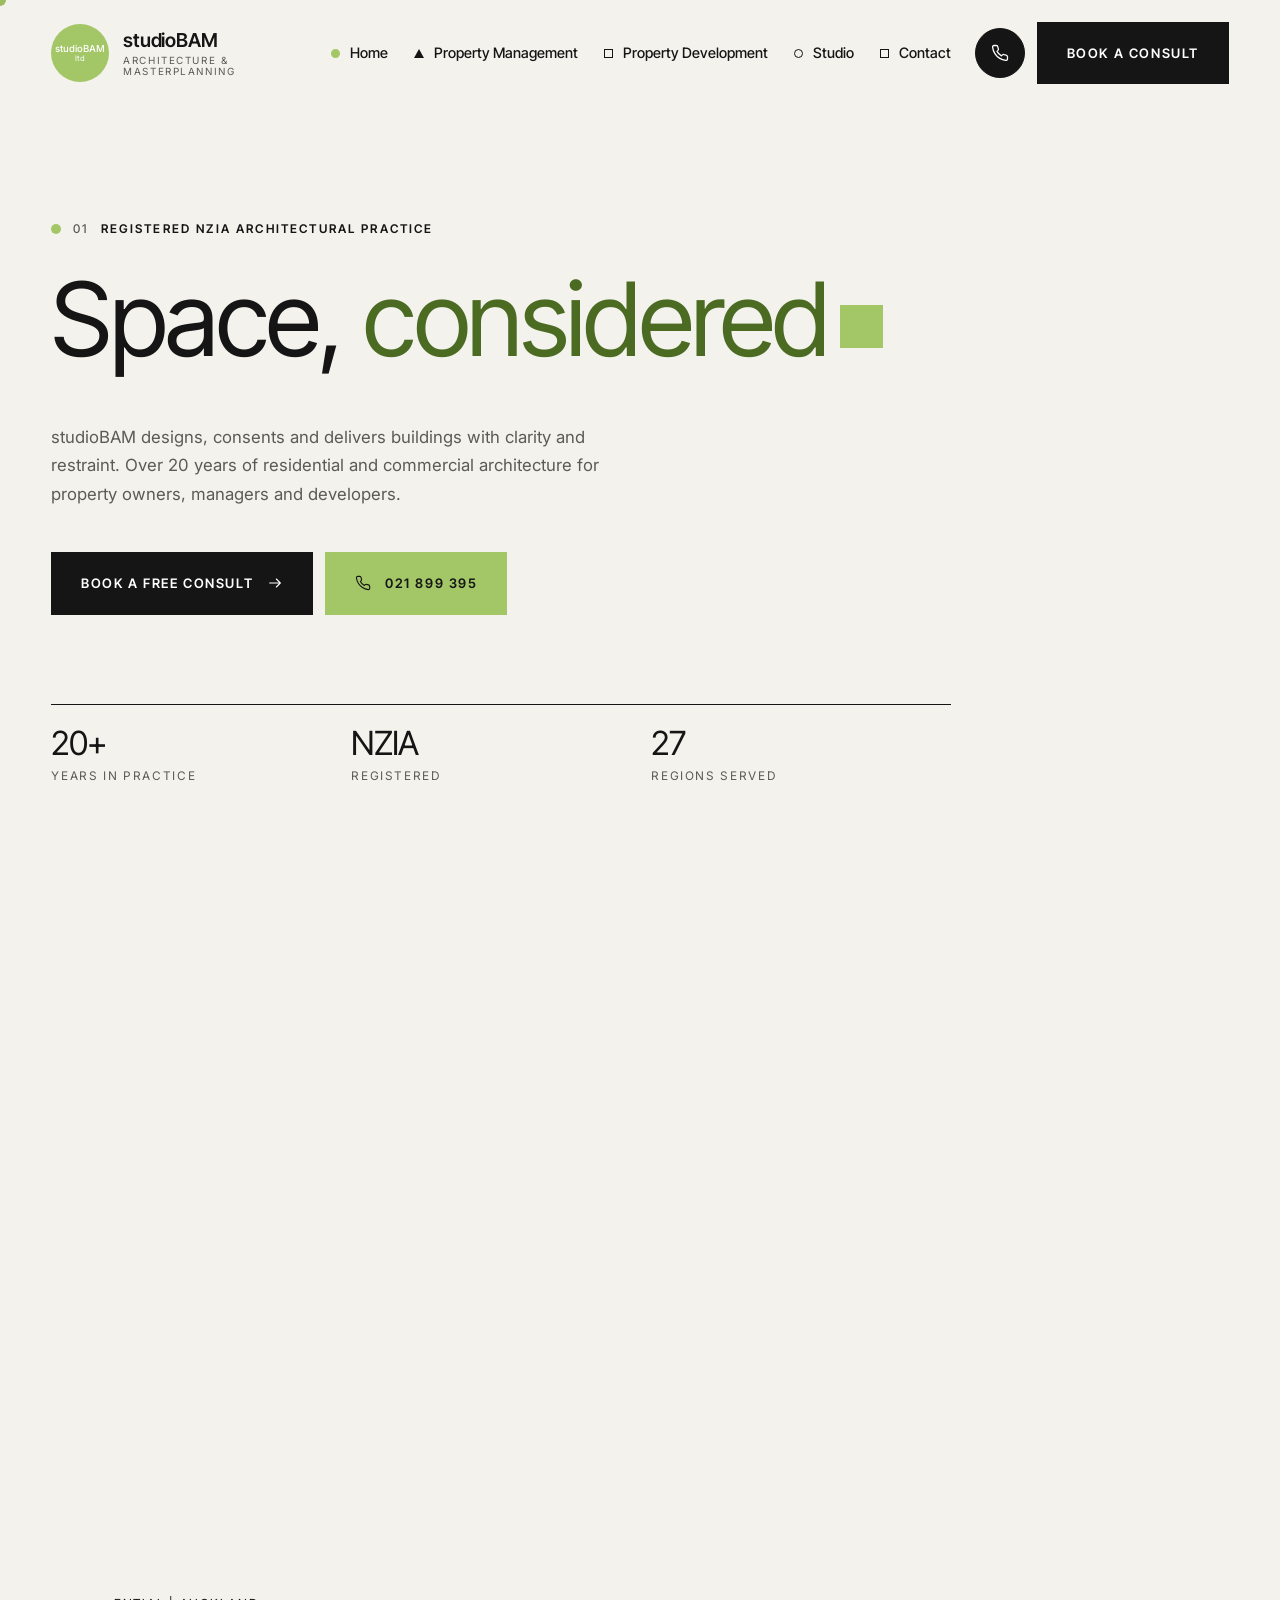
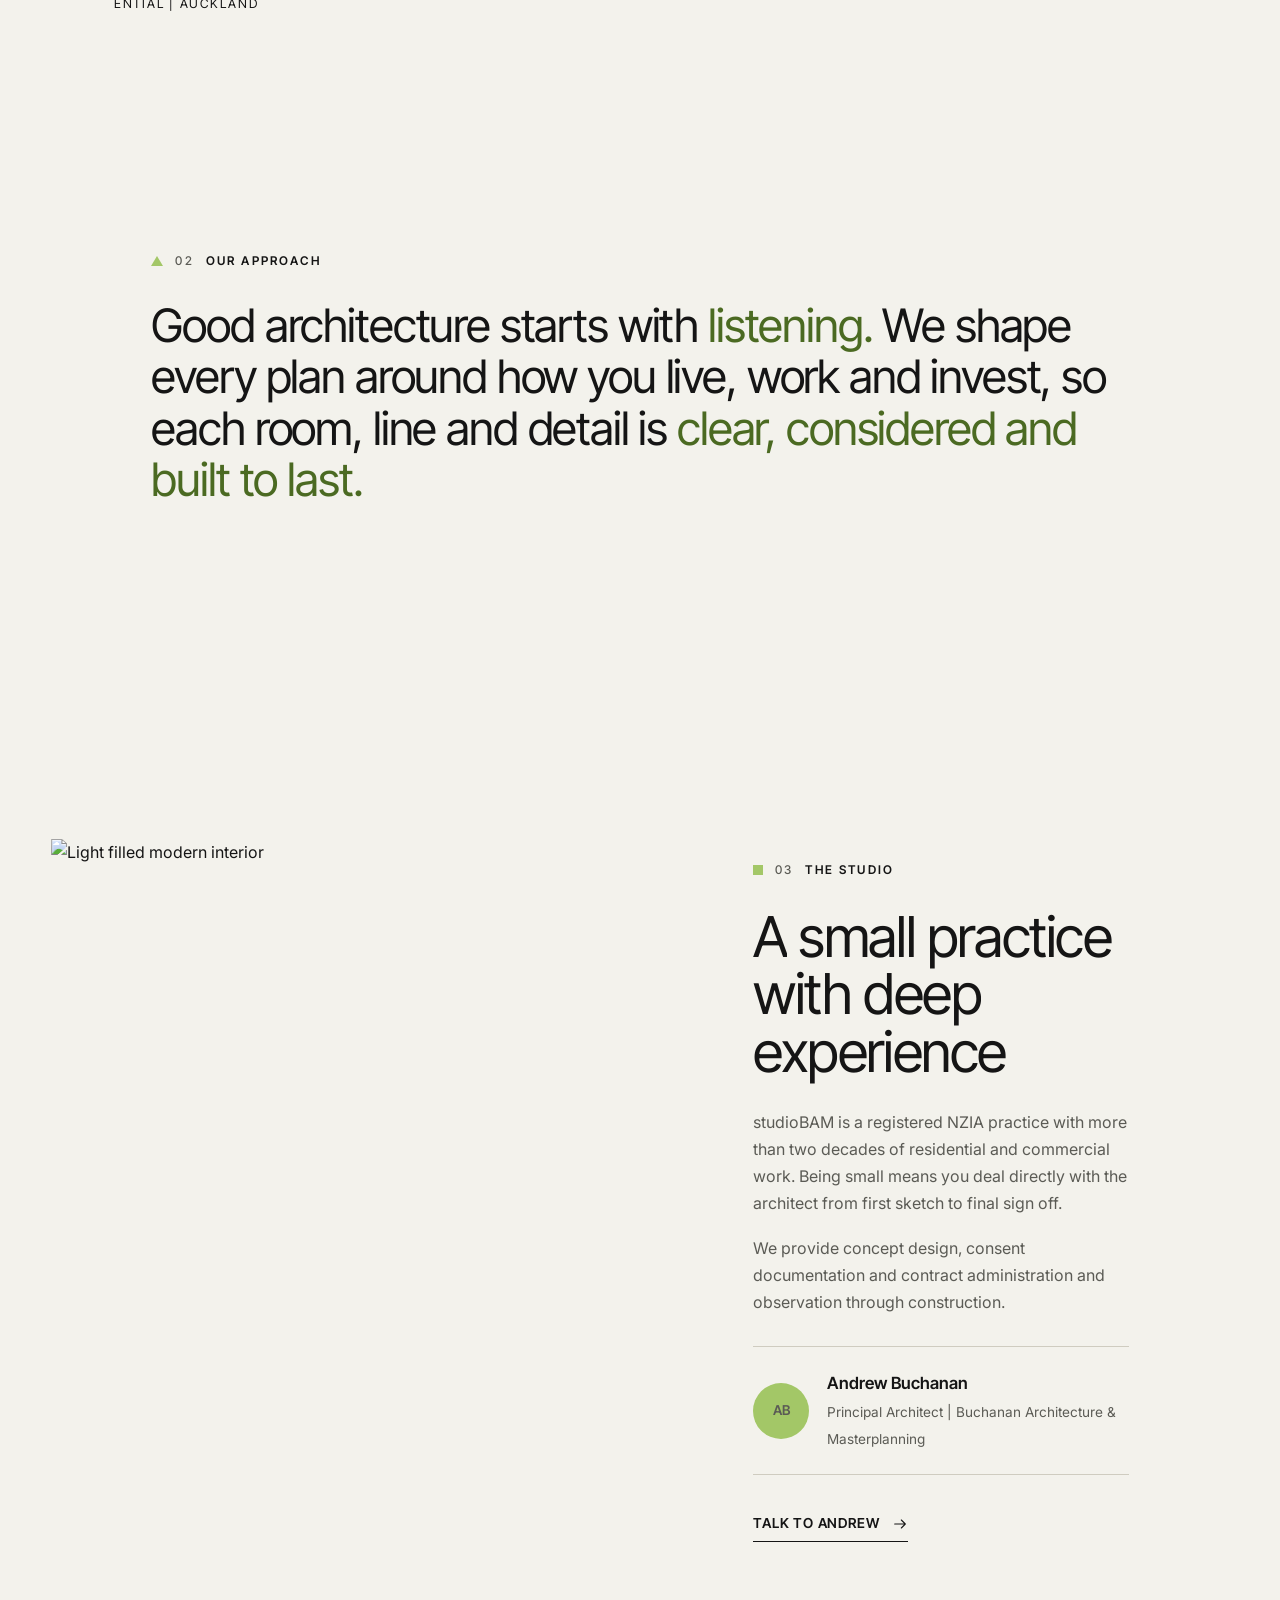
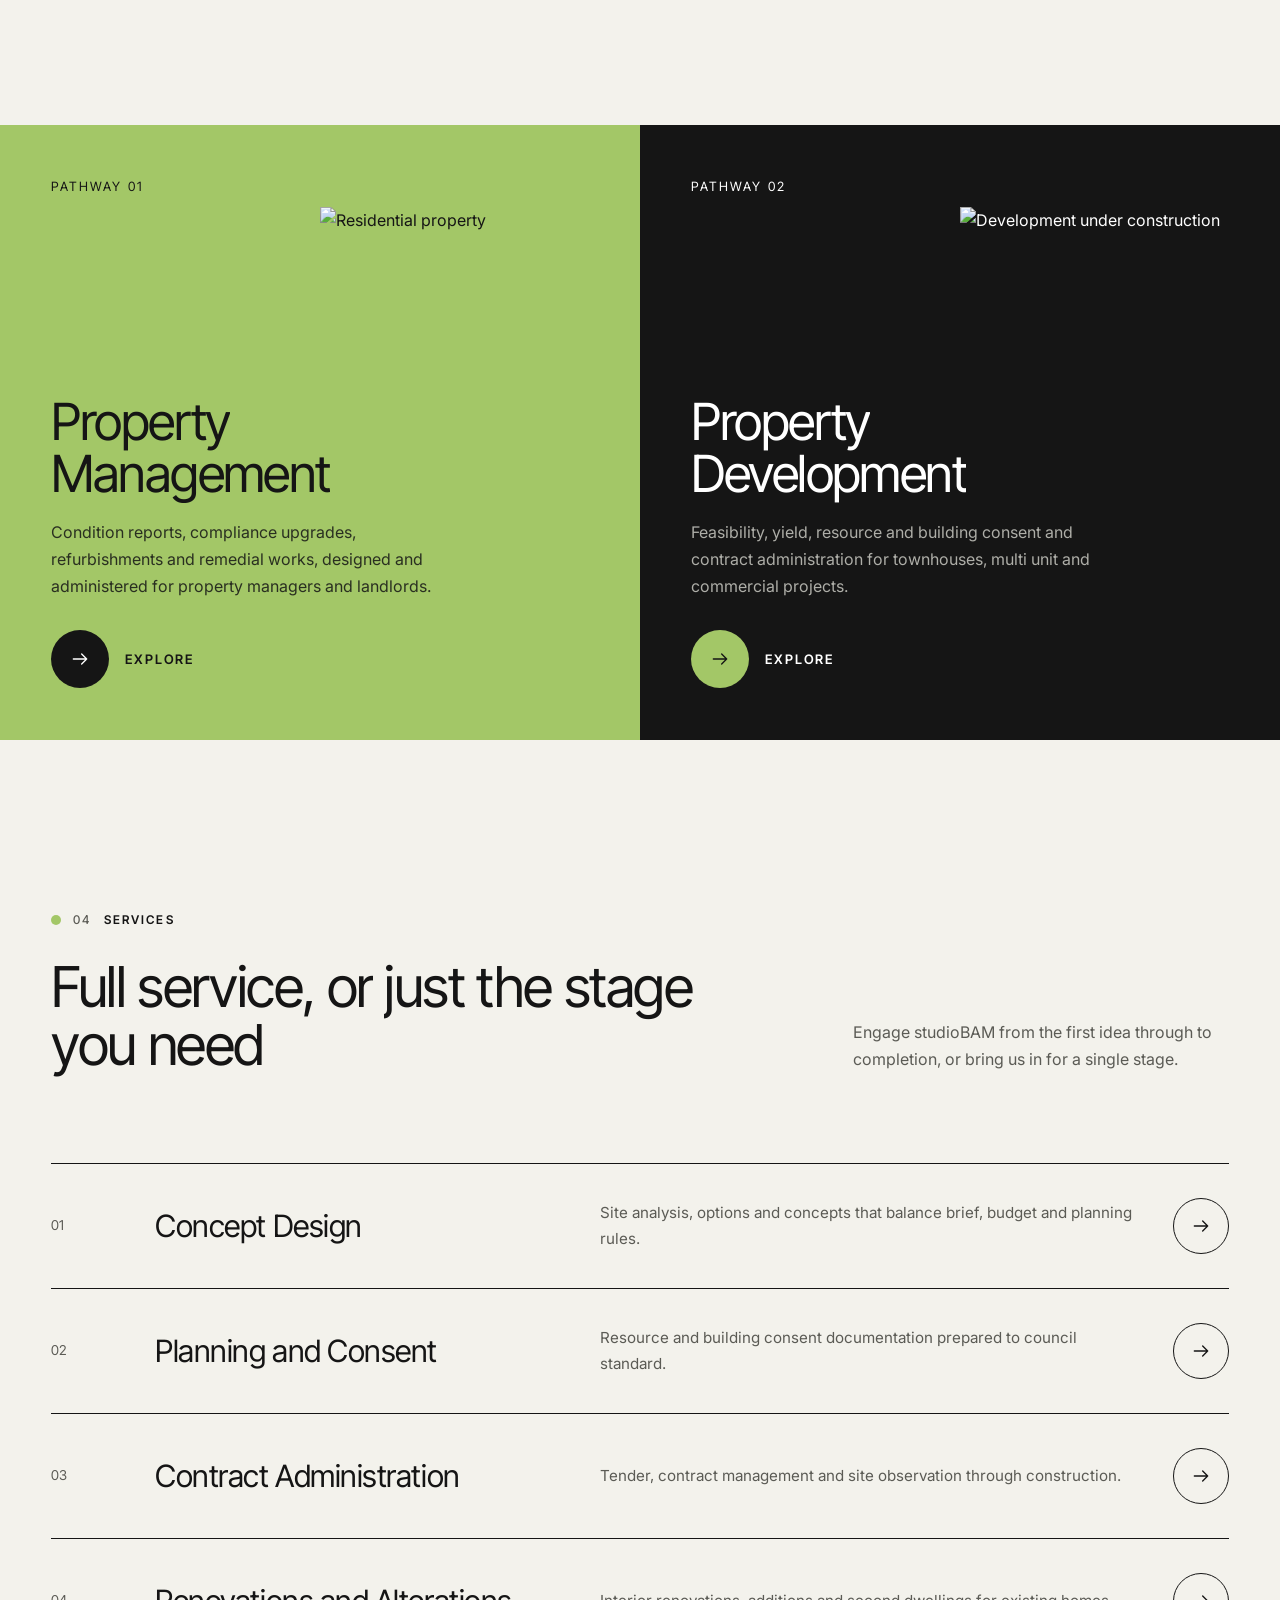
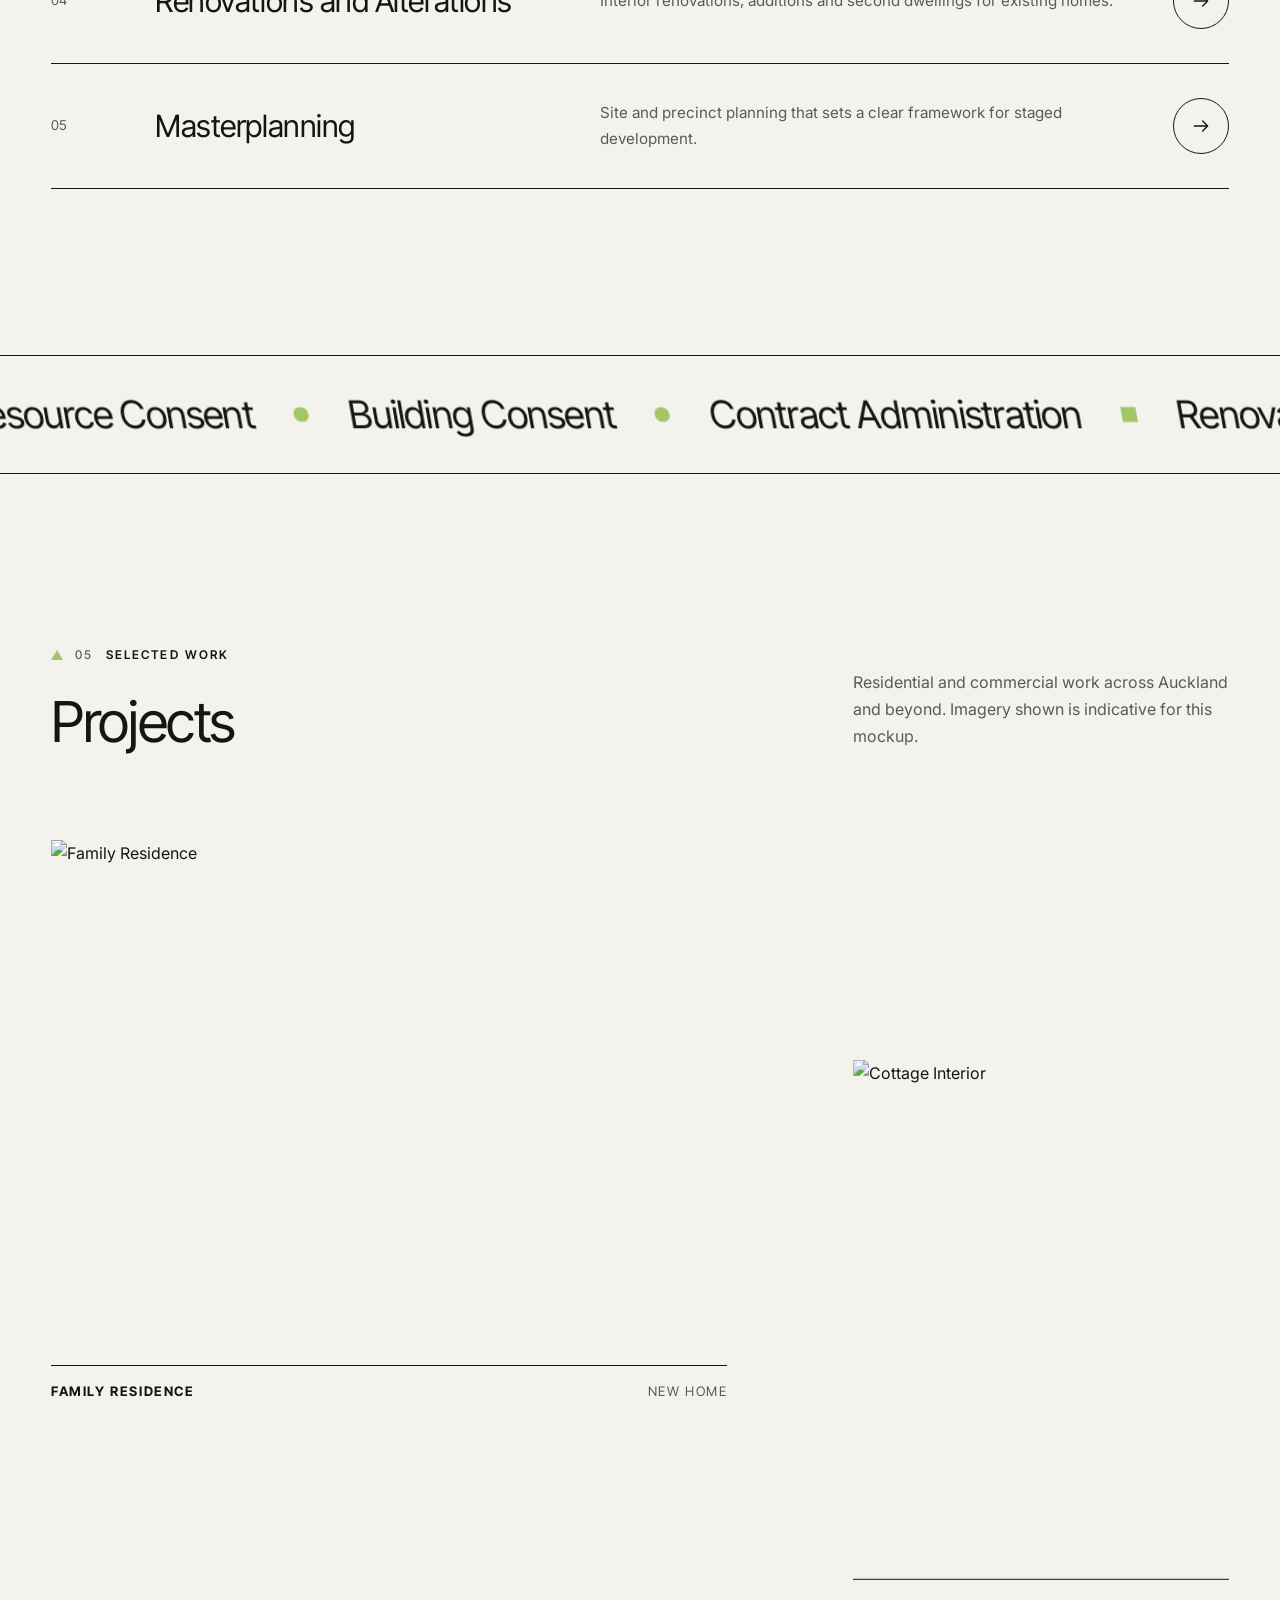
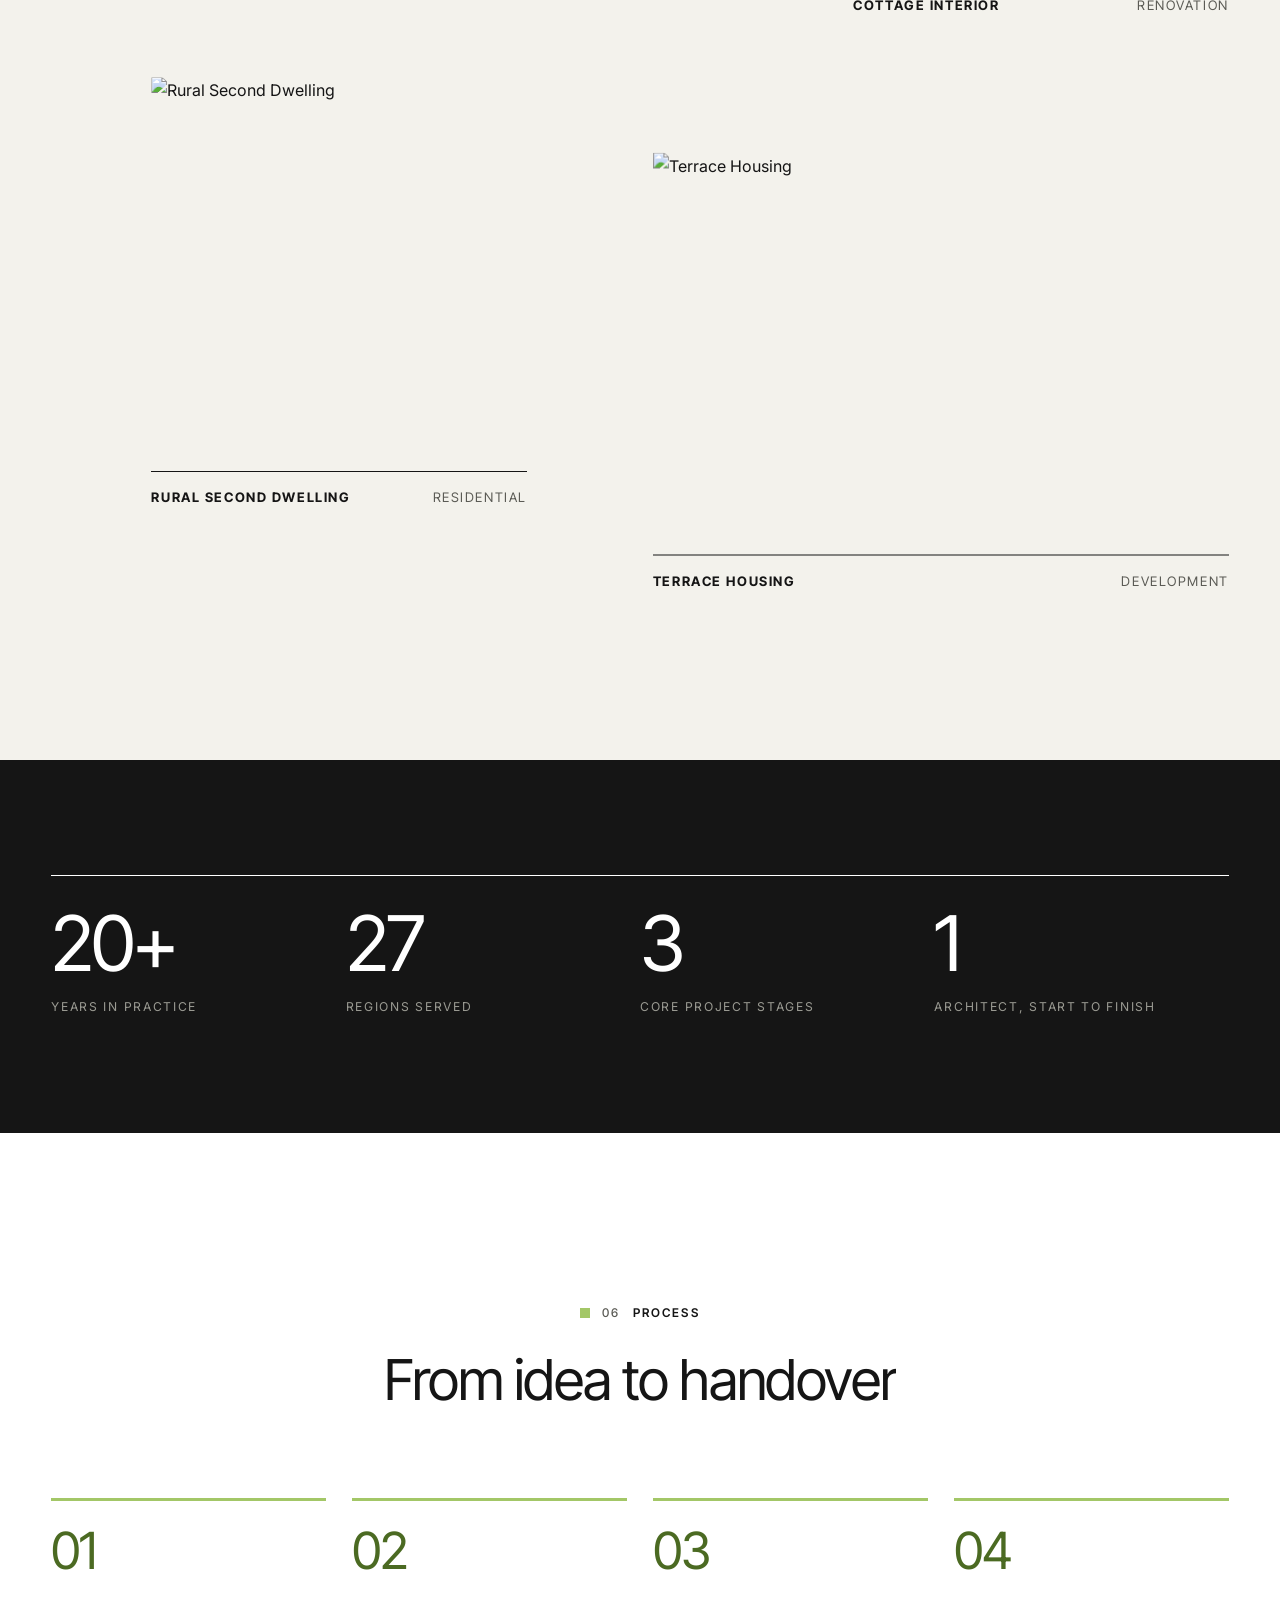
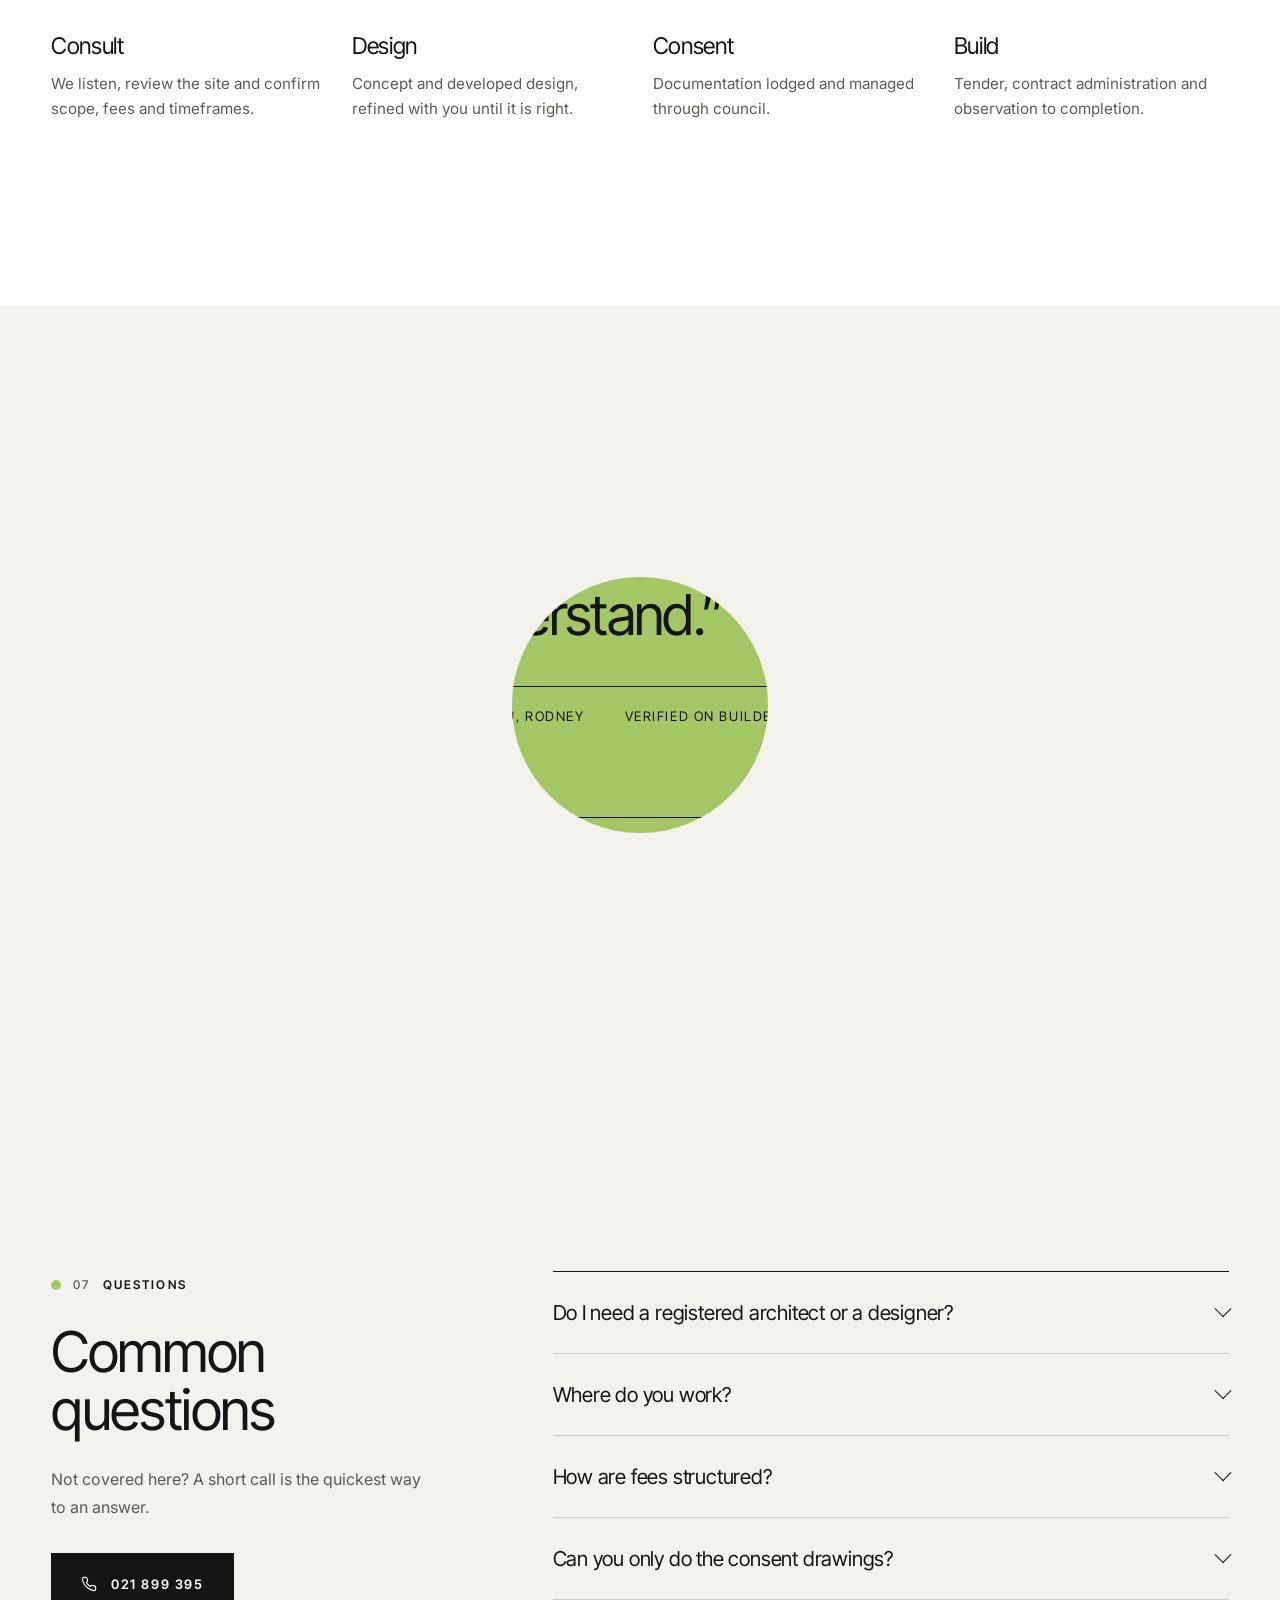
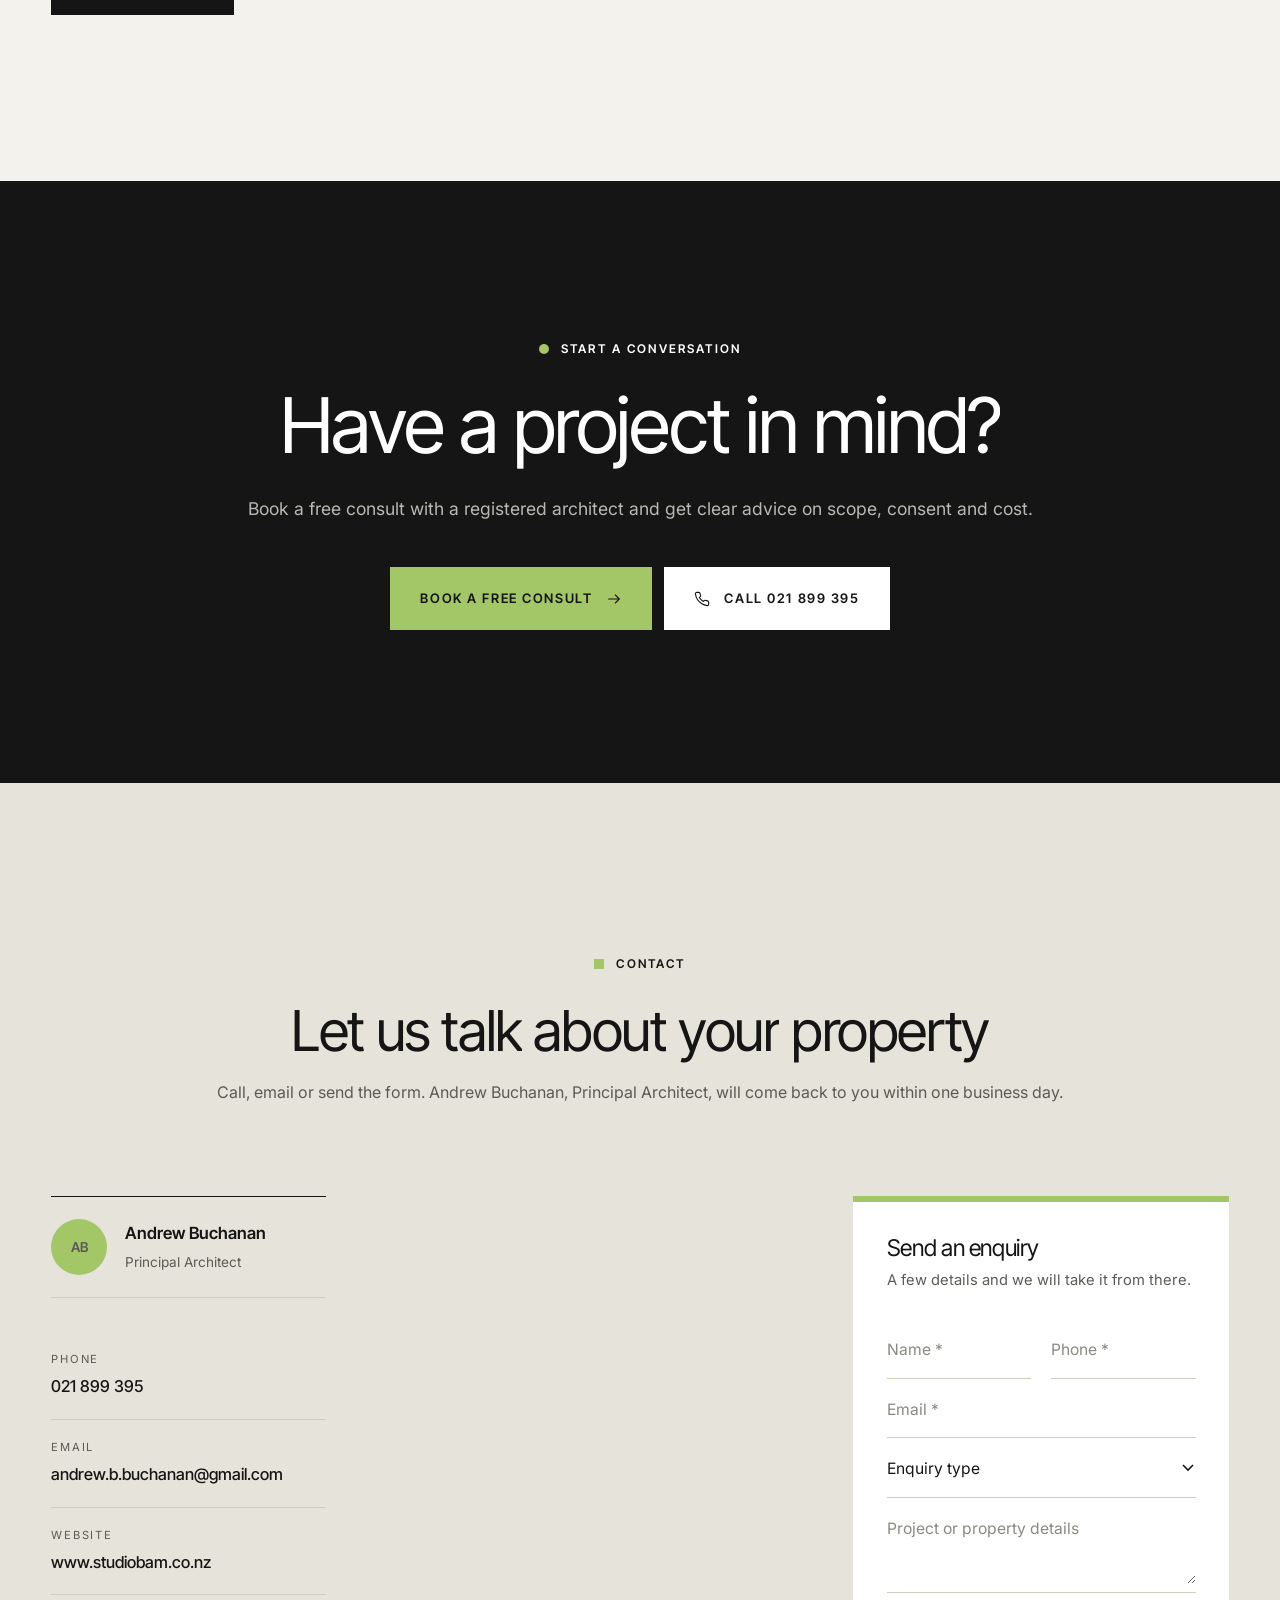
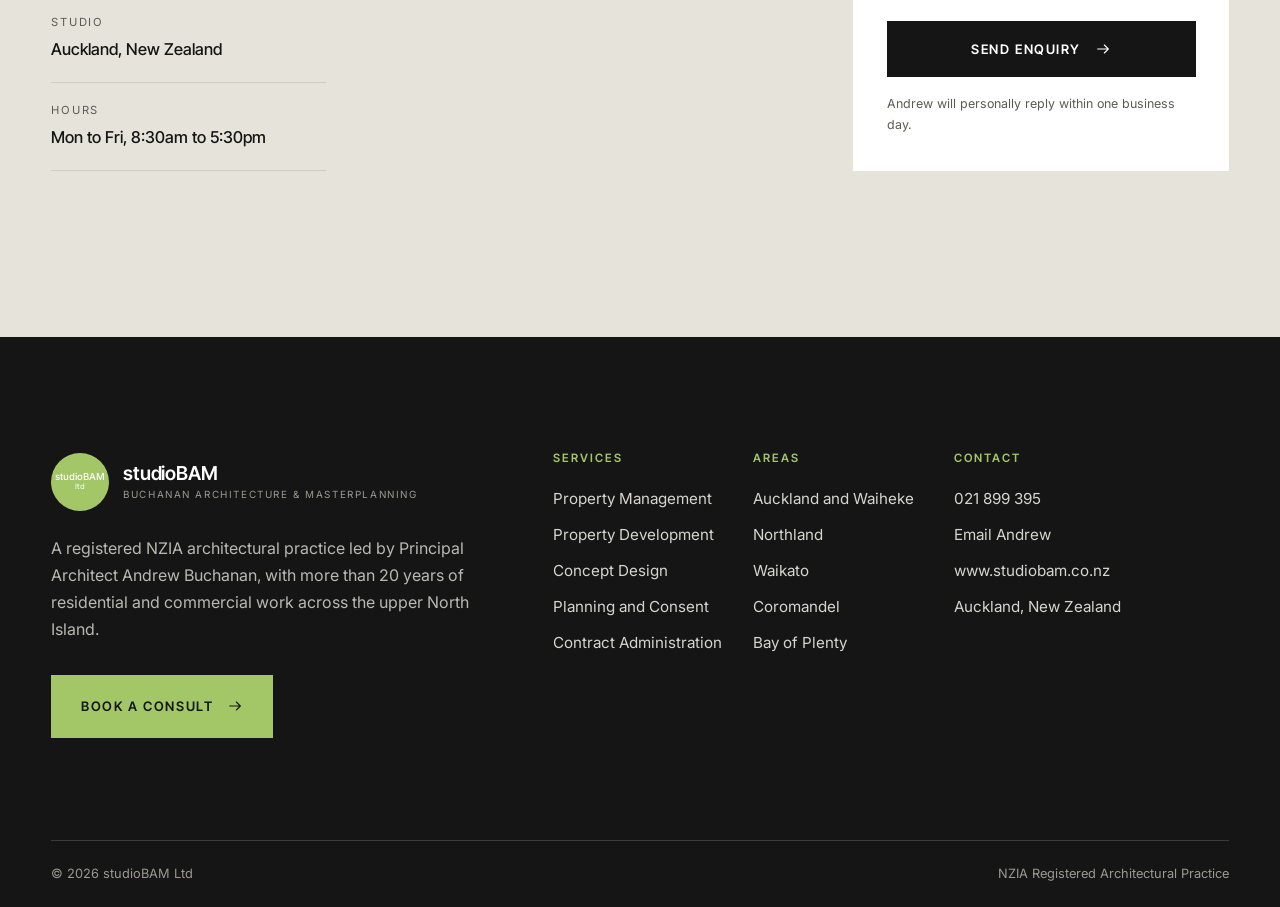
==== commit 3c5cb2f4: "Update approach statement copy" ====
--- a/index.html
+++ b/index.html
@@ -41,7 +41,7 @@
 <section class="section">
   <div class="container grid">
     <div style="grid-column:2/12"><span class="label"><i class="tri"></i><span class="n">02</span>Our approach</span></div>
-    <p class="statement" data-words>We design with <em>negative space</em> in mind. What we leave out matters as much as what we build, so every room, line and detail has room to <em>breathe and perform.</em></p>
+    <p class="statement" data-words>Good architecture starts with <em>listening.</em> We shape every plan around how you live, work and invest, so each room, line and detail is <em>clear, considered and built to last.</em></p>
   </div>
 </section>
 <section class="section " id="about">
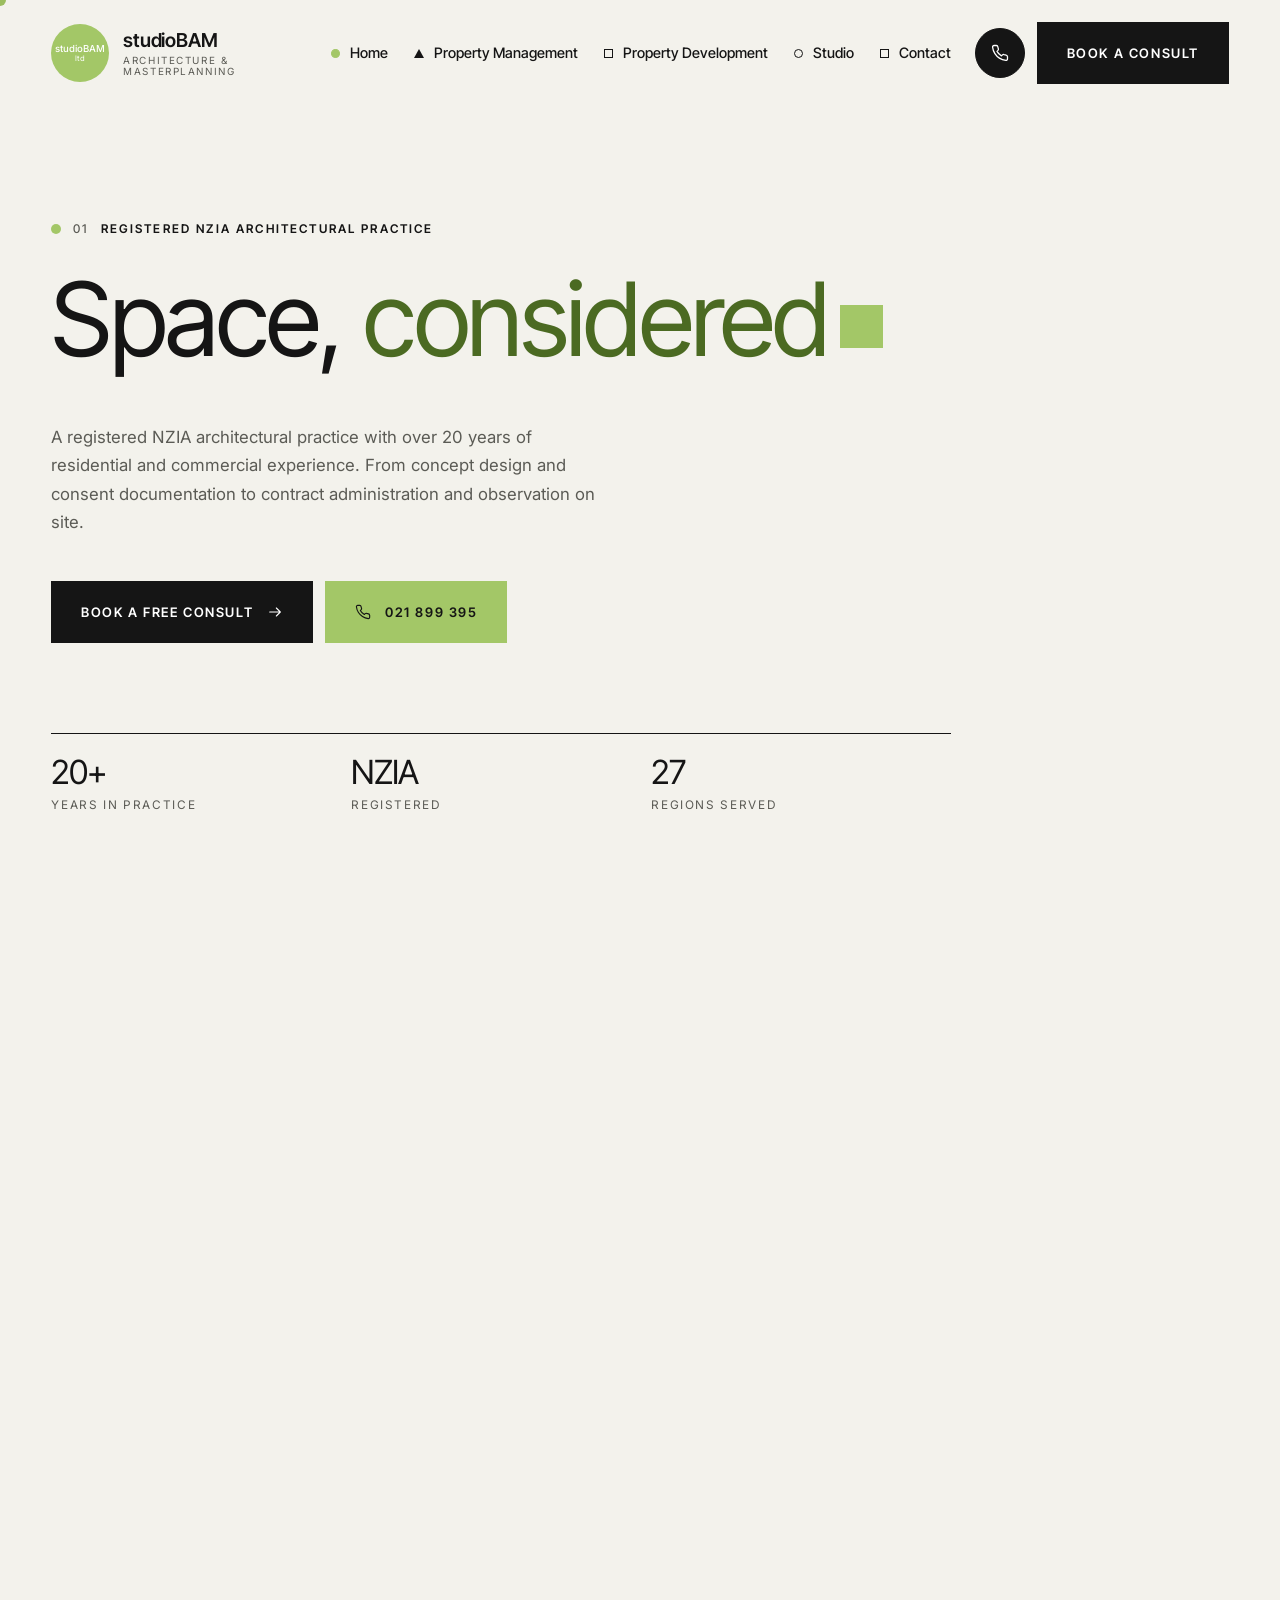
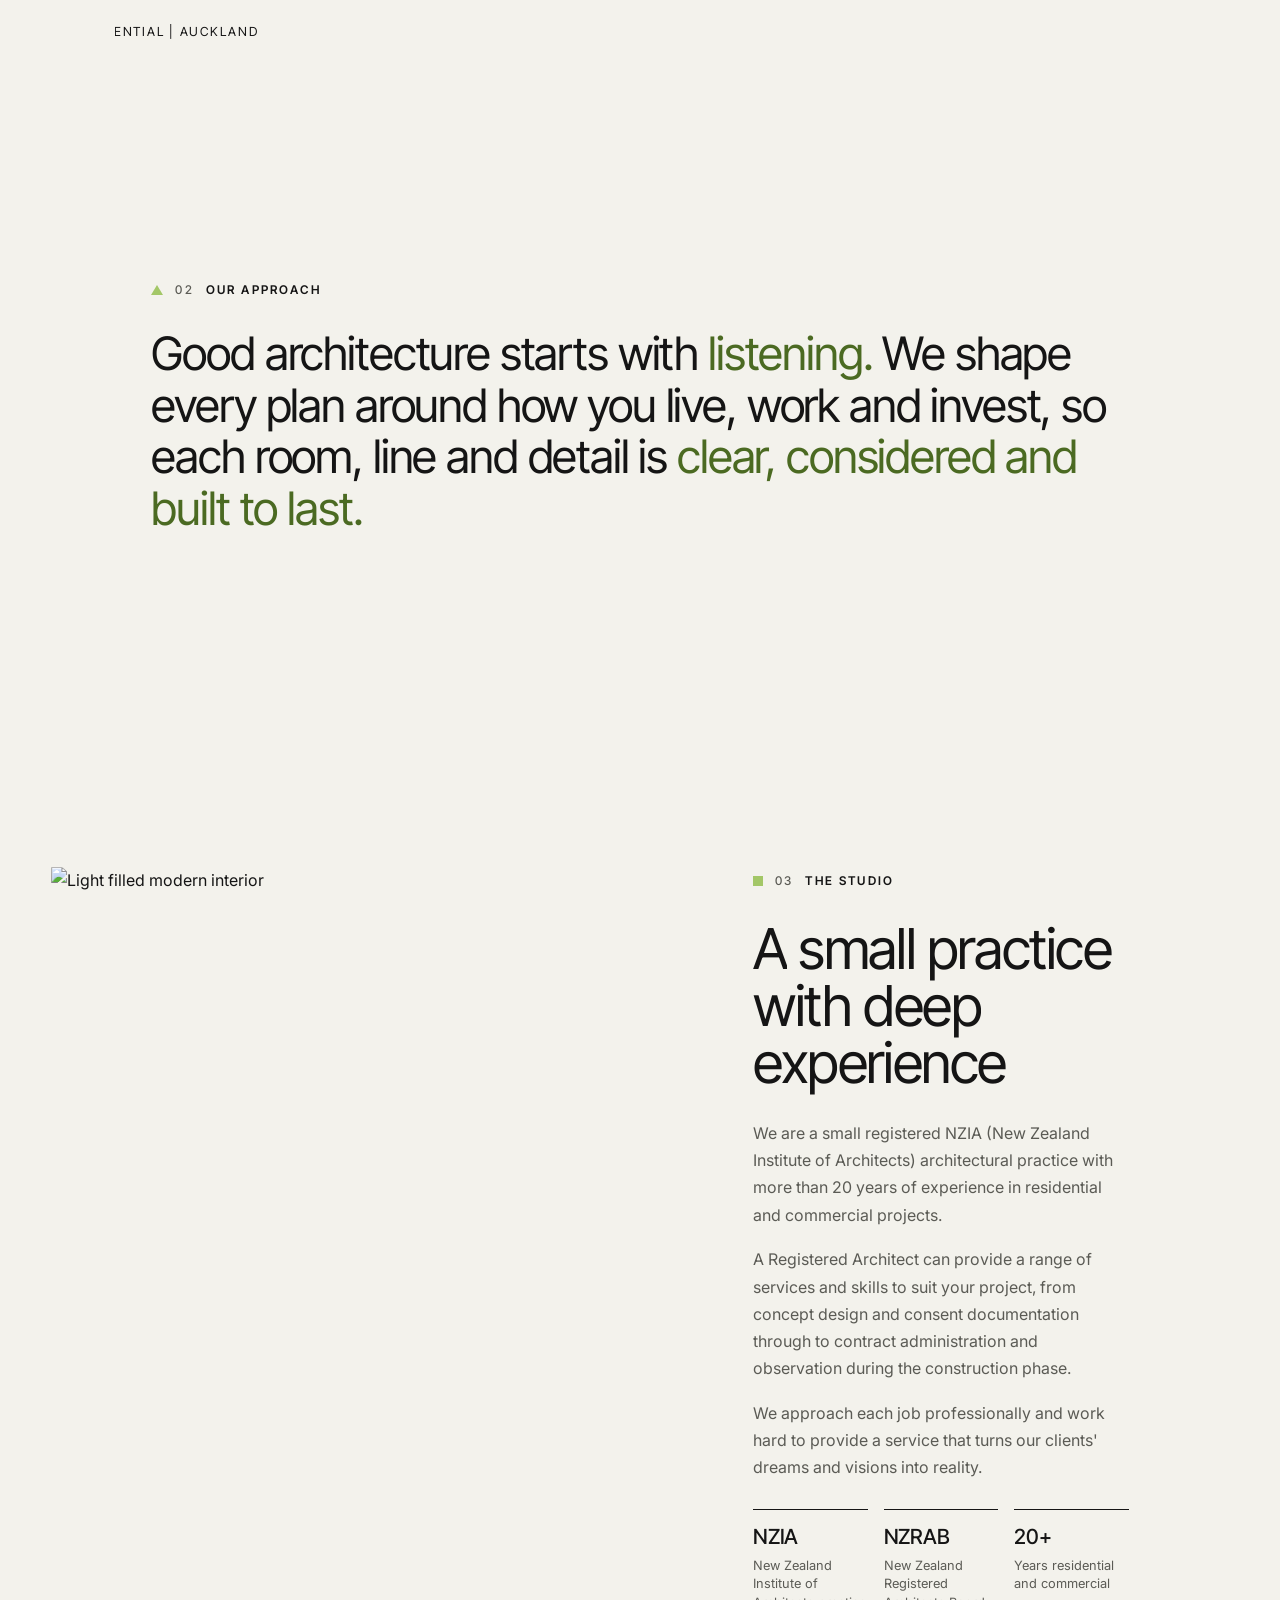
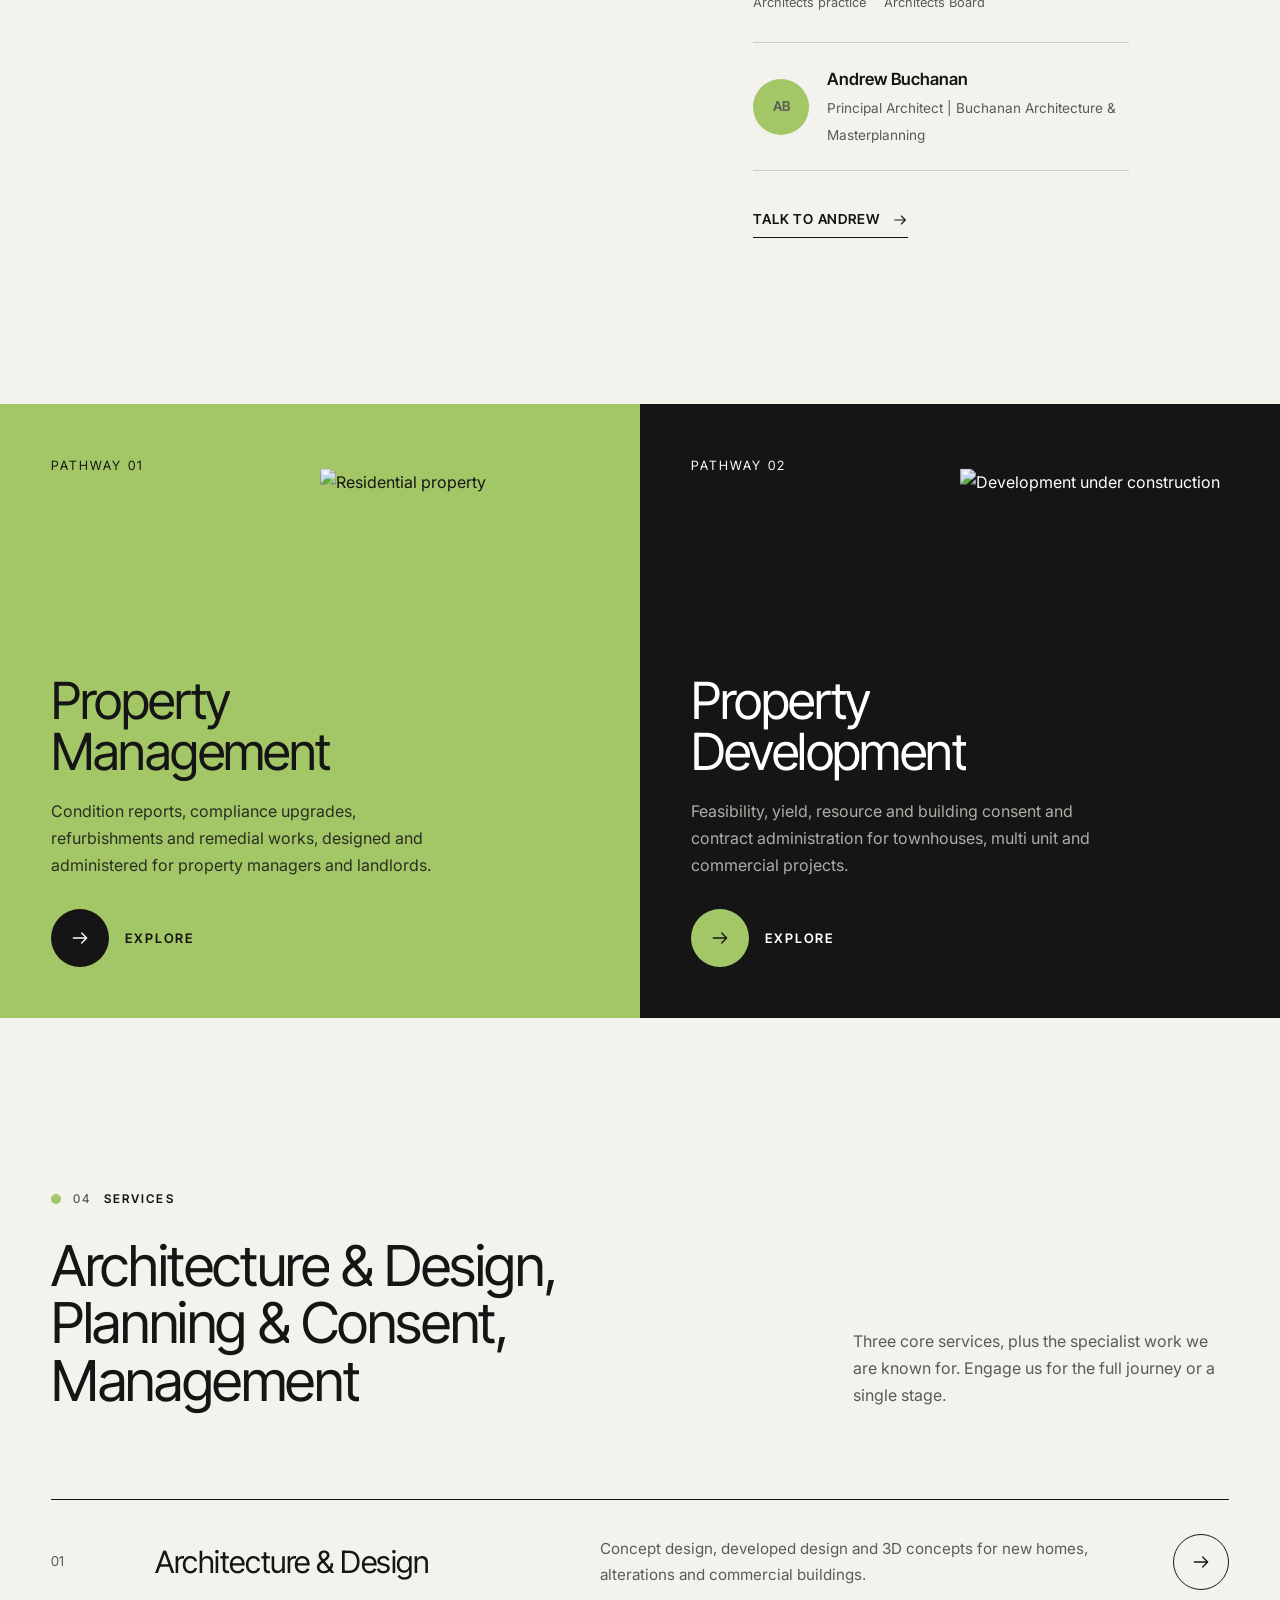
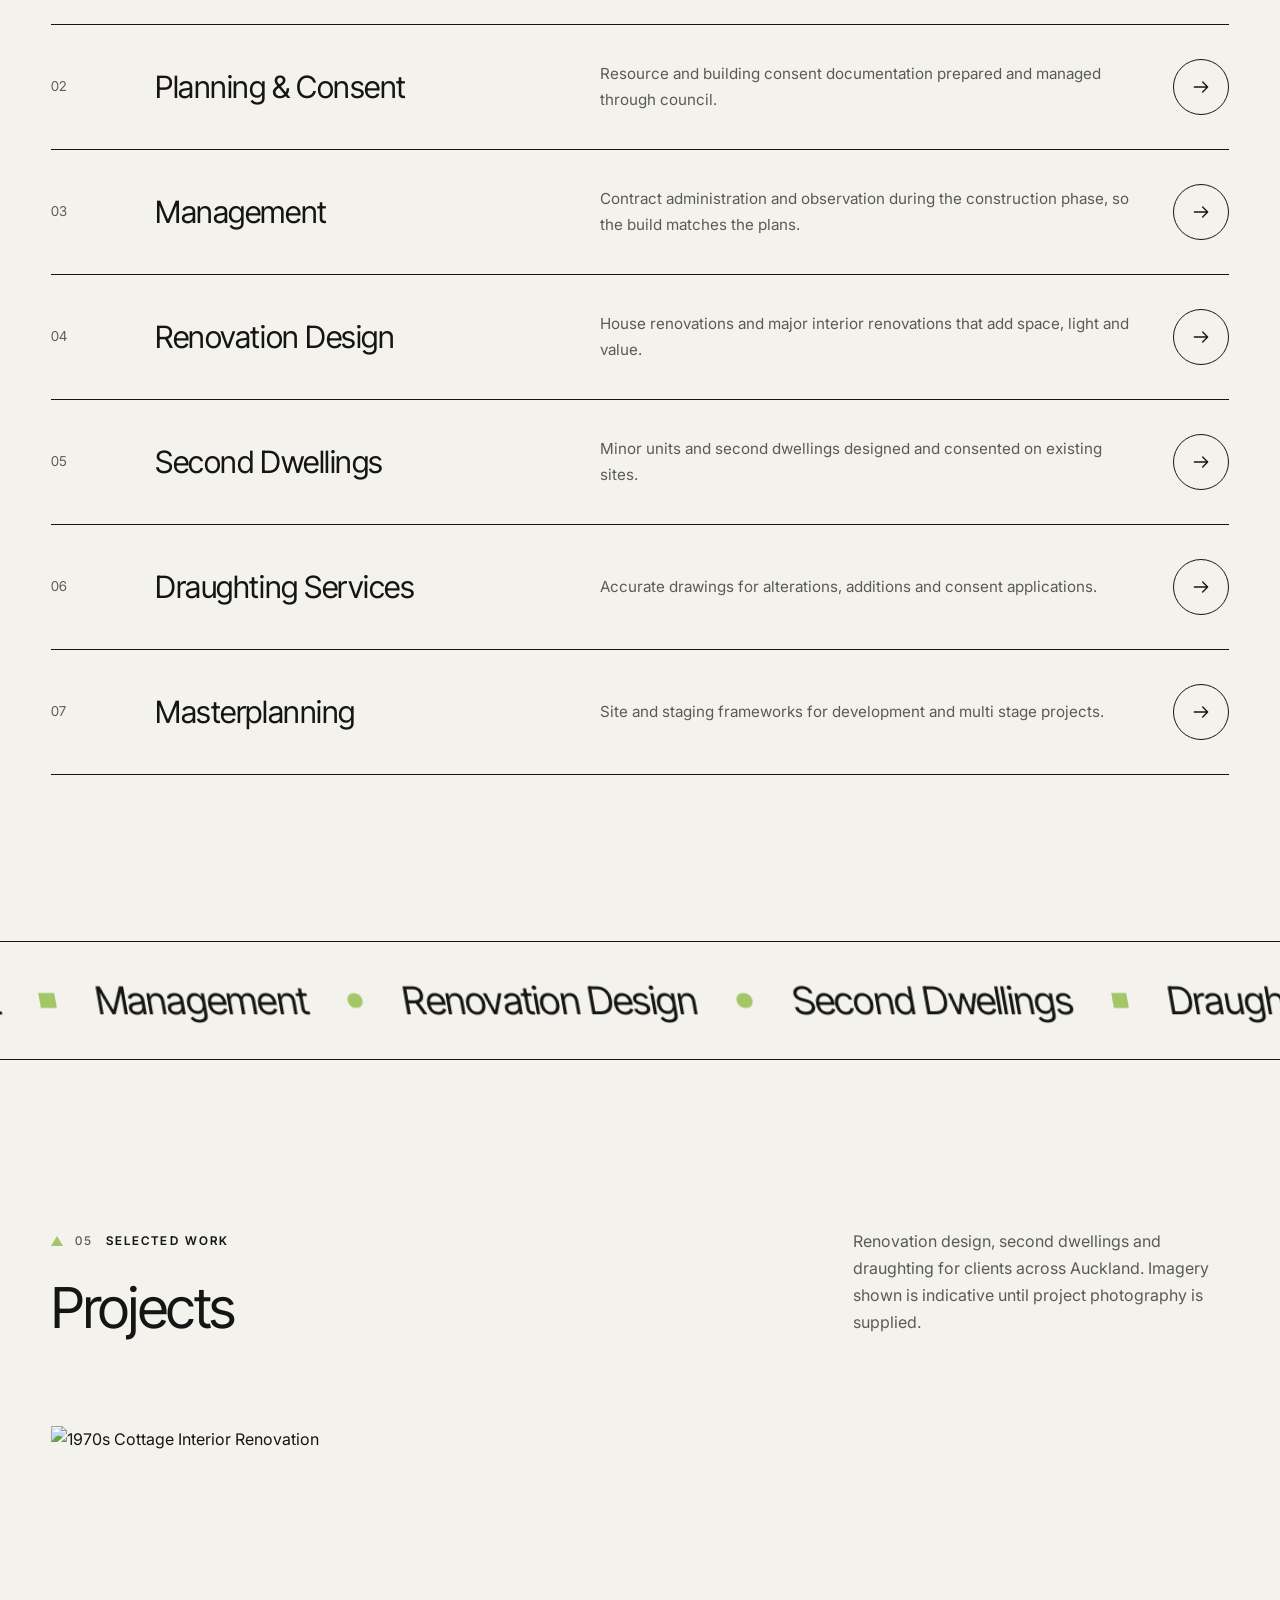
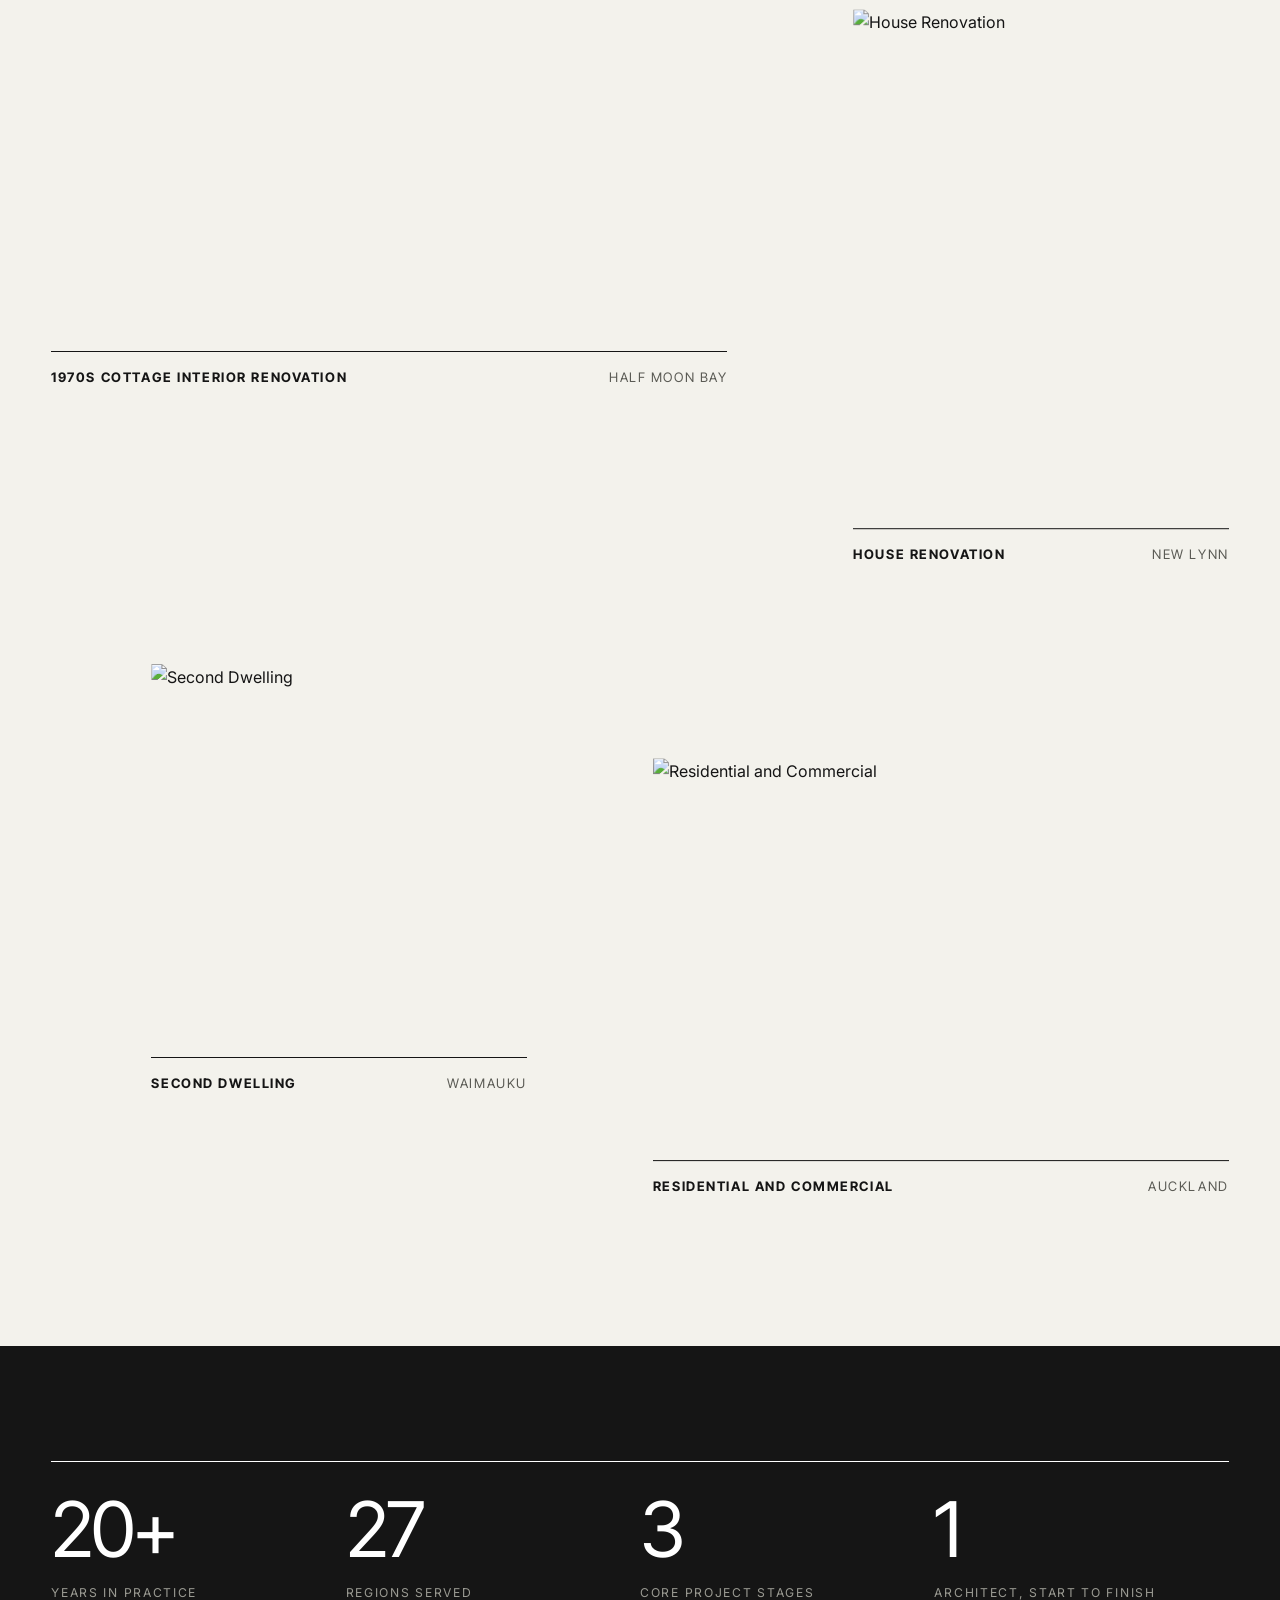
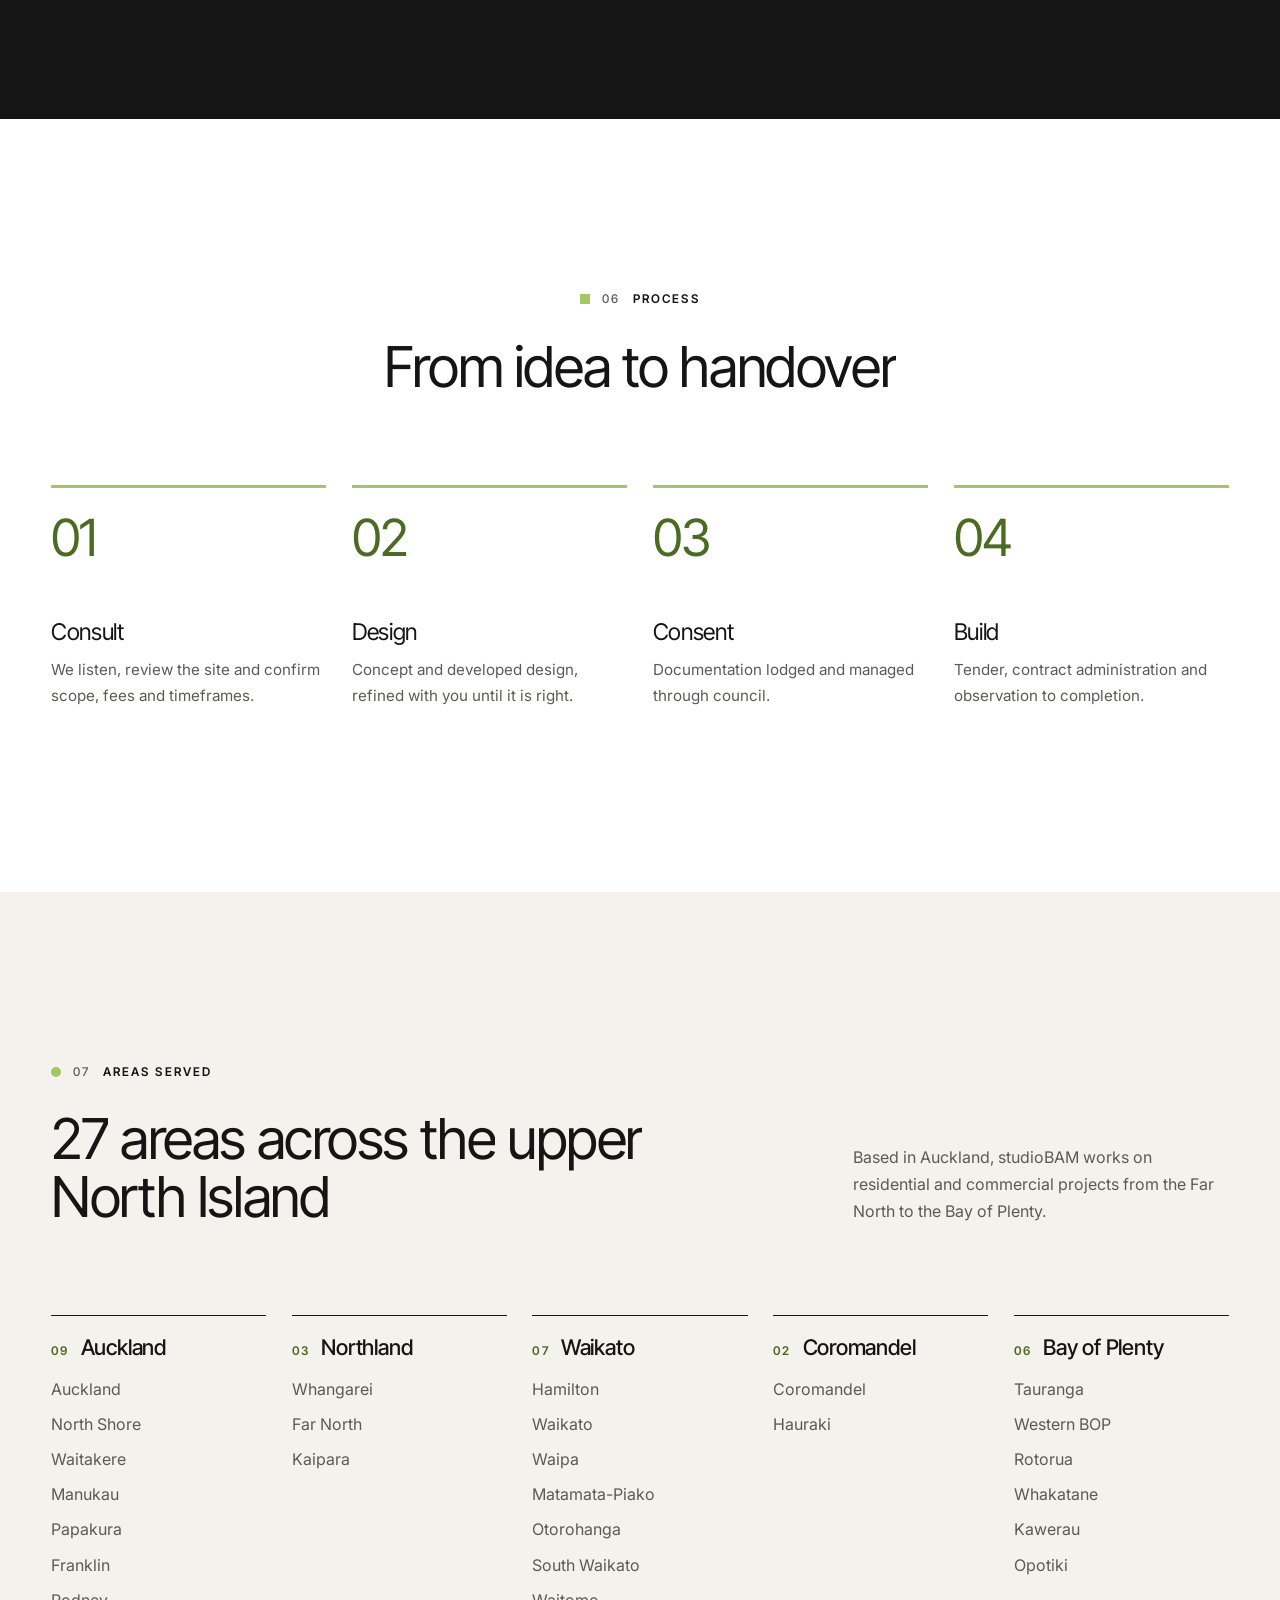
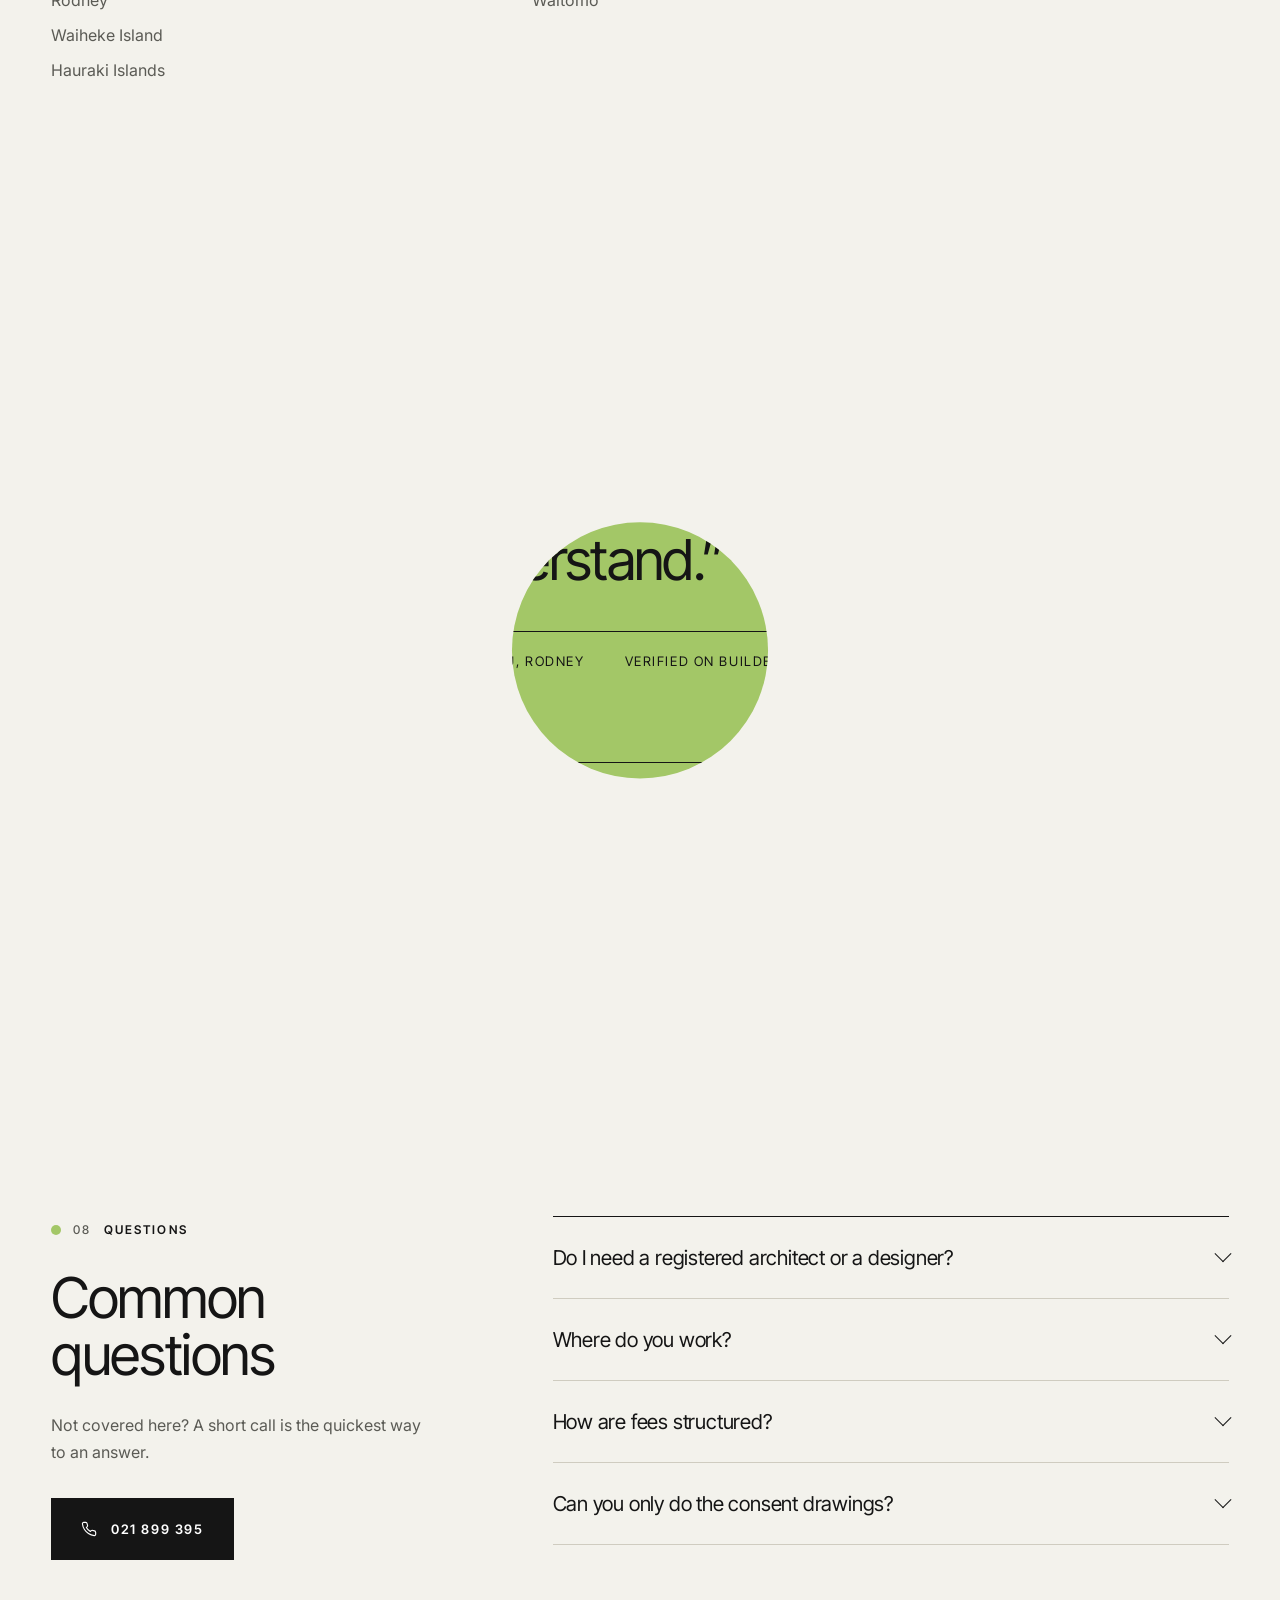
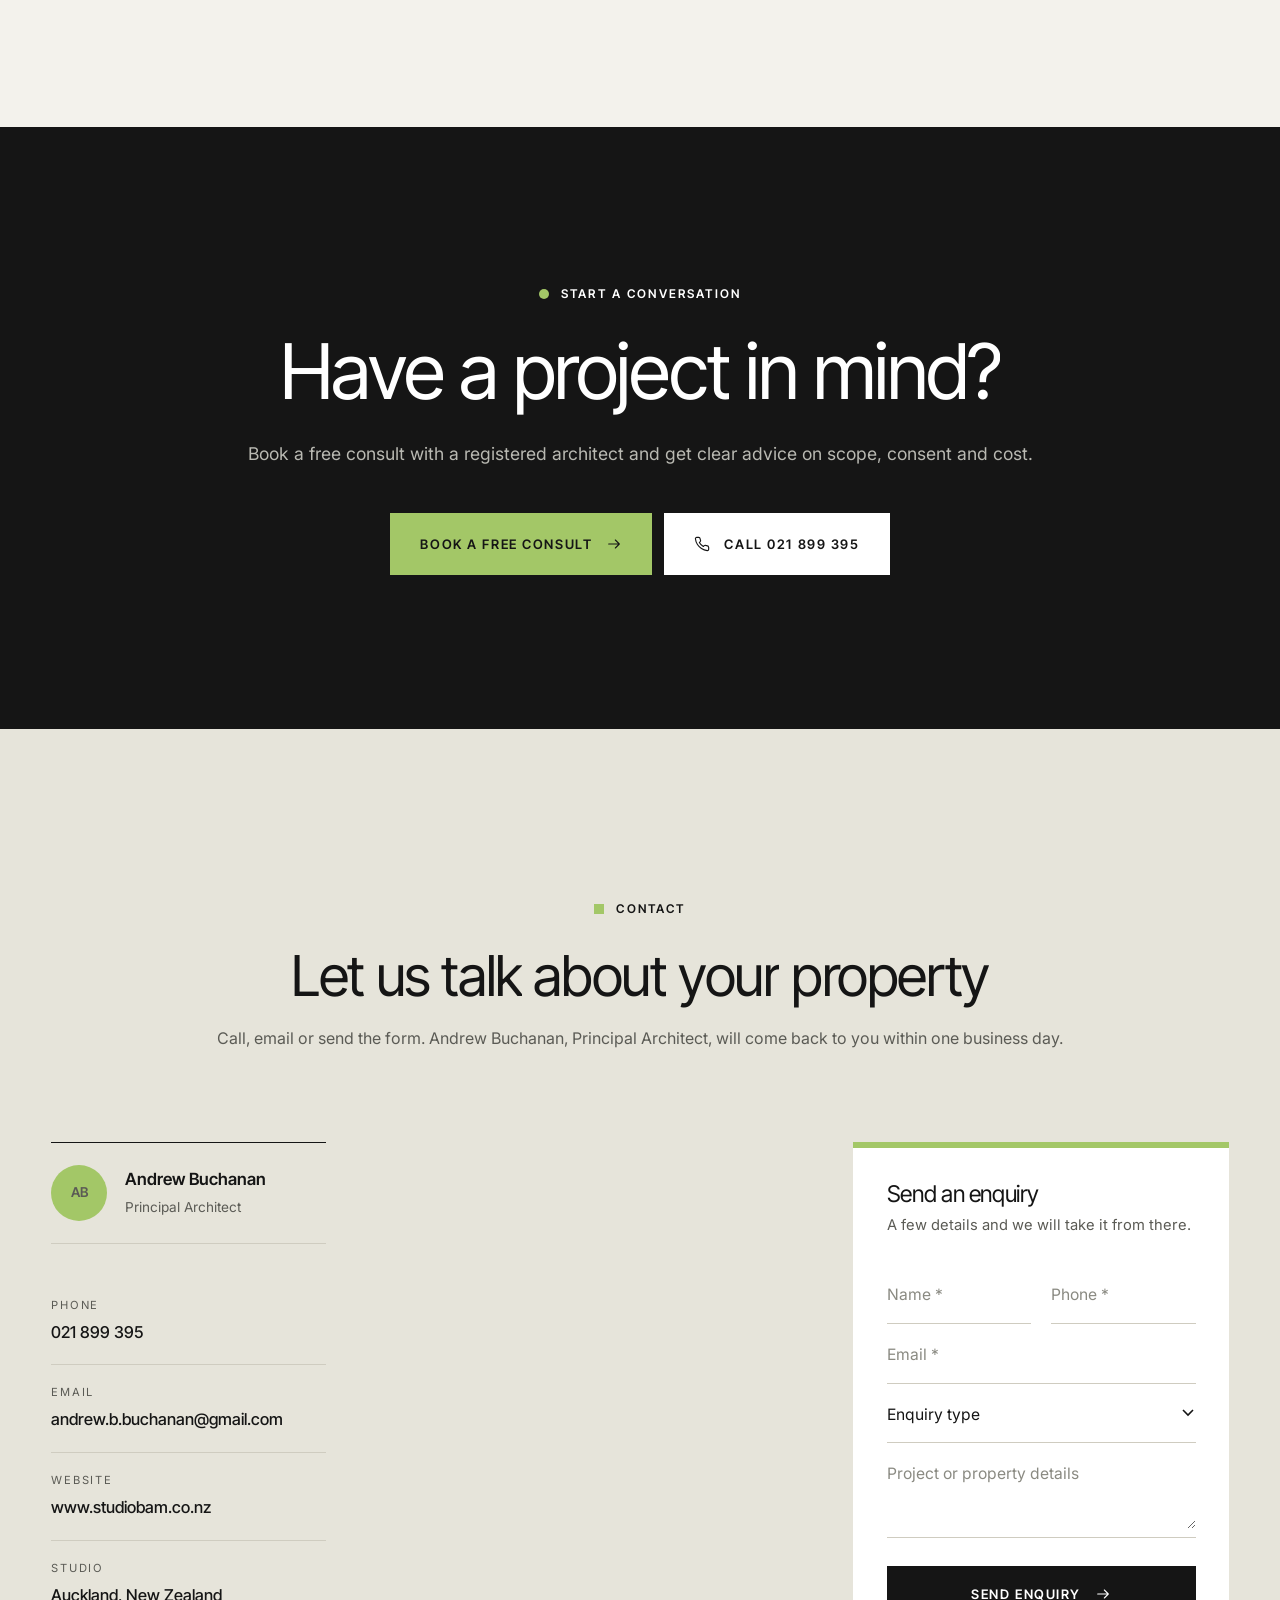
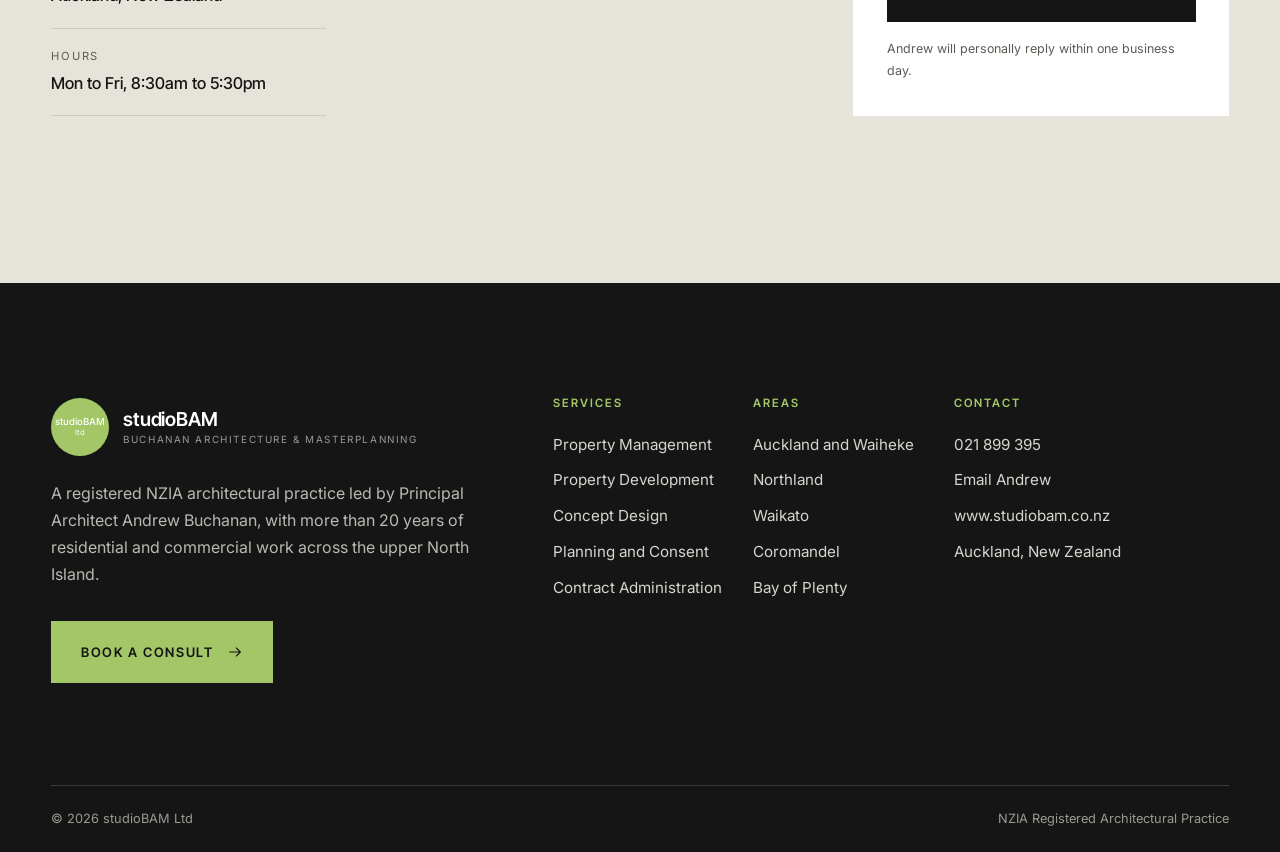
==== commit d12a5185: "Add Builderscrack services, credentials and areas served" ====
--- a/index.html
+++ b/index.html
@@ -9,7 +9,7 @@
 <link rel="preconnect" href="https://fonts.googleapis.com">
 <link rel="preconnect" href="https://fonts.gstatic.com" crossorigin>
 <link href="https://fonts.googleapis.com/css2?family=Inter+Tight:wght@300;400;500;600&family=Inter:wght@400;500;600&display=swap" rel="stylesheet">
-<link rel="stylesheet" href="styles.css?v=5">
+<link rel="stylesheet" href="styles.css?v=6">
 <link rel="icon" href="data:image/svg+xml,%3Csvg xmlns='http://www.w3.org/2000/svg' viewBox='0 0 64 64'%3E%3Ccircle cx='32' cy='32' r='30' fill='%23a3c767'/%3E%3C/svg%3E">
 </head>
 <body>
@@ -31,7 +31,7 @@
     <div class="hero-copy">
       <span class="label"><i class="circle"></i><span class="n">01</span>Registered NZIA architectural practice</span>
       <h1>Space, <span class="g">considered</span><span class="sq"></span></h1>
-      <p class="hero-lead">studioBAM designs, consents and delivers buildings with clarity and restraint. Over 20 years of residential and commercial architecture for property owners, managers and developers.</p>
+      <p class="hero-lead">A registered NZIA architectural practice with over 20 years of residential and commercial experience. From concept design and consent documentation to contract administration and observation on site.</p>
       <div class="btns"><a href="#contact" class="btn btn-ink">Book a Free Consult <svg viewBox="0 0 24 24" fill="none" stroke="currentColor" stroke-width="1.6" stroke-linecap="round" stroke-linejoin="round"><path d="M4 12h16M14 6l6 6-6 6"/></svg></a><a href="tel:+6421899395" class="btn btn-green"><svg viewBox="0 0 24 24" fill="none" stroke="currentColor" stroke-width="1.7" stroke-linecap="round" stroke-linejoin="round"><path d="M22 16.9v3a2 2 0 0 1-2.2 2 19.8 19.8 0 0 1-8.6-3.1 19.5 19.5 0 0 1-6-6A19.8 19.8 0 0 1 2.1 4.2 2 2 0 0 1 4.1 2h3a2 2 0 0 1 2 1.7c.1.9.4 1.8.7 2.7a2 2 0 0 1-.5 2.1L8 9.8a16 16 0 0 0 6 6l1.3-1.3a2 2 0 0 1 2.1-.4c.9.3 1.8.6 2.7.7a2 2 0 0 1 1.7 2z"/></svg> 021 899 395</a></div>
       <div class="hero-facts"><div><strong>20+</strong><span>Years in practice</span></div><div><strong>NZIA</strong><span>Registered</span></div><div><strong>27</strong><span>Regions served</span></div></div>
     </div>
@@ -47,7 +47,7 @@
 <section class="section " id="about">
   <div class="container grid split">
     <div class="split-img"><div class="clip ratio-45 reveal"><img src="https://images.unsplash.com/photo-1600607687939-ce8a6c25118c?auto=format&fit=crop&w=1200&q=80" alt="Light filled modern interior" loading="lazy"></div></div>
-    <div class="split-text reveal d1"><span class="label"><i class=""></i><span class="n">03</span>The studio</span><h2>A small practice with deep experience</h2><p>studioBAM is a registered NZIA practice with more than two decades of residential and commercial work. Being small means you deal directly with the architect from first sketch to final sign off.</p><p>We provide concept design, consent documentation and contract administration and observation through construction.</p><div class="principal"><span class="av">AB</span><div><strong>Andrew Buchanan</strong><span>Principal Architect | Buchanan Architecture &amp; Masterplanning</span></div></div><a href="#contact" class="link">Talk to Andrew <svg viewBox="0 0 24 24" fill="none" stroke="currentColor" stroke-width="1.6" stroke-linecap="round" stroke-linejoin="round"><path d="M4 12h16M14 6l6 6-6 6"/></svg></a></div>
+    <div class="split-text reveal d1"><span class="label"><i class=""></i><span class="n">03</span>The studio</span><h2>A small practice with deep experience</h2><p>We are a small registered NZIA (New Zealand Institute of Architects) architectural practice with more than 20 years of experience in residential and commercial projects.</p><p>A Registered Architect can provide a range of services and skills to suit your project, from concept design and consent documentation through to contract administration and observation during the construction phase.</p><p>We approach each job professionally and work hard to provide a service that turns our clients' dreams and visions into reality.</p><ul class="creds reveal"><li><b>NZIA</b>New Zealand Institute of Architects practice</li><li><b>NZRAB</b>New Zealand Registered Architects Board</li><li><b>20+</b>Years residential and commercial</li></ul><div class="principal"><span class="av">AB</span><div><strong>Andrew Buchanan</strong><span>Principal Architect | Buchanan Architecture &amp; Masterplanning</span></div></div><a href="#contact" class="link">Talk to Andrew <svg viewBox="0 0 24 24" fill="none" stroke="currentColor" stroke-width="1.6" stroke-linecap="round" stroke-linejoin="round"><path d="M4 12h16M14 6l6 6-6 6"/></svg></a></div>
   </div>
 </section>
 <section class="paths">
@@ -64,15 +64,15 @@
 </section>
 <section class="section" id="services">
   <div class="container">
-    <div class="head"><div class="h reveal"><span class="label"><i class="circle"></i><span class="n">04</span>Services</span><h2>Full service, or just the stage you need</h2></div><p class="t reveal d1">Engage studioBAM from the first idea through to completion, or bring us in for a single stage.</p></div>
-    <div class="index"><a href="#contact" class="row reveal" data-service="New home"><span class="rn">01</span><h3>Concept Design</h3><p>Site analysis, options and concepts that balance brief, budget and planning rules.</p><span class="ra"><svg viewBox="0 0 24 24" fill="none" stroke="currentColor" stroke-width="1.6" stroke-linecap="round" stroke-linejoin="round"><path d="M4 12h16M14 6l6 6-6 6"/></svg></span></a><a href="#contact" class="row reveal" data-service="Resource or building consent"><span class="rn">02</span><h3>Planning and Consent</h3><p>Resource and building consent documentation prepared to council standard.</p><span class="ra"><svg viewBox="0 0 24 24" fill="none" stroke="currentColor" stroke-width="1.6" stroke-linecap="round" stroke-linejoin="round"><path d="M4 12h16M14 6l6 6-6 6"/></svg></span></a><a href="#contact" class="row reveal" data-service="Contract administration"><span class="rn">03</span><h3>Contract Administration</h3><p>Tender, contract management and site observation through construction.</p><span class="ra"><svg viewBox="0 0 24 24" fill="none" stroke="currentColor" stroke-width="1.6" stroke-linecap="round" stroke-linejoin="round"><path d="M4 12h16M14 6l6 6-6 6"/></svg></span></a><a href="#contact" class="row reveal" data-service="Renovation or alteration"><span class="rn">04</span><h3>Renovations and Alterations</h3><p>Interior renovations, additions and second dwellings for existing homes.</p><span class="ra"><svg viewBox="0 0 24 24" fill="none" stroke="currentColor" stroke-width="1.6" stroke-linecap="round" stroke-linejoin="round"><path d="M4 12h16M14 6l6 6-6 6"/></svg></span></a><a href="#contact" class="row reveal" data-service="Property development"><span class="rn">05</span><h3>Masterplanning</h3><p>Site and precinct planning that sets a clear framework for staged development.</p><span class="ra"><svg viewBox="0 0 24 24" fill="none" stroke="currentColor" stroke-width="1.6" stroke-linecap="round" stroke-linejoin="round"><path d="M4 12h16M14 6l6 6-6 6"/></svg></span></a></div>
+    <div class="head"><div class="h reveal"><span class="label"><i class="circle"></i><span class="n">04</span>Services</span><h2>Architecture &amp; Design, Planning &amp; Consent, Management</h2></div><p class="t reveal d1">Three core services, plus the specialist work we are known for. Engage us for the full journey or a single stage.</p></div>
+    <div class="index"><a href="#contact" class="row reveal" data-service="New home"><span class="rn">01</span><h3>Architecture &amp; Design</h3><p>Concept design, developed design and 3D concepts for new homes, alterations and commercial buildings.</p><span class="ra"><svg viewBox="0 0 24 24" fill="none" stroke="currentColor" stroke-width="1.6" stroke-linecap="round" stroke-linejoin="round"><path d="M4 12h16M14 6l6 6-6 6"/></svg></span></a><a href="#contact" class="row reveal" data-service="Resource or building consent"><span class="rn">02</span><h3>Planning &amp; Consent</h3><p>Resource and building consent documentation prepared and managed through council.</p><span class="ra"><svg viewBox="0 0 24 24" fill="none" stroke="currentColor" stroke-width="1.6" stroke-linecap="round" stroke-linejoin="round"><path d="M4 12h16M14 6l6 6-6 6"/></svg></span></a><a href="property-management.html" class="row reveal" data-service="Contract administration"><span class="rn">03</span><h3>Management</h3><p>Contract administration and observation during the construction phase, so the build matches the plans.</p><span class="ra"><svg viewBox="0 0 24 24" fill="none" stroke="currentColor" stroke-width="1.6" stroke-linecap="round" stroke-linejoin="round"><path d="M4 12h16M14 6l6 6-6 6"/></svg></span></a><a href="#contact" class="row reveal" data-service="Renovation or alteration"><span class="rn">04</span><h3>Renovation Design</h3><p>House renovations and major interior renovations that add space, light and value.</p><span class="ra"><svg viewBox="0 0 24 24" fill="none" stroke="currentColor" stroke-width="1.6" stroke-linecap="round" stroke-linejoin="round"><path d="M4 12h16M14 6l6 6-6 6"/></svg></span></a><a href="#contact" class="row reveal" data-service="New home"><span class="rn">05</span><h3>Second Dwellings</h3><p>Minor units and second dwellings designed and consented on existing sites.</p><span class="ra"><svg viewBox="0 0 24 24" fill="none" stroke="currentColor" stroke-width="1.6" stroke-linecap="round" stroke-linejoin="round"><path d="M4 12h16M14 6l6 6-6 6"/></svg></span></a><a href="#contact" class="row reveal" data-service="Resource or building consent"><span class="rn">06</span><h3>Draughting Services</h3><p>Accurate drawings for alterations, additions and consent applications.</p><span class="ra"><svg viewBox="0 0 24 24" fill="none" stroke="currentColor" stroke-width="1.6" stroke-linecap="round" stroke-linejoin="round"><path d="M4 12h16M14 6l6 6-6 6"/></svg></span></a><a href="property-development.html" class="row reveal" data-service="Property development"><span class="rn">07</span><h3>Masterplanning</h3><p>Site and staging frameworks for development and multi stage projects.</p><span class="ra"><svg viewBox="0 0 24 24" fill="none" stroke="currentColor" stroke-width="1.6" stroke-linecap="round" stroke-linejoin="round"><path d="M4 12h16M14 6l6 6-6 6"/></svg></span></a></div>
   </div>
 </section>
-<div class="marquee" aria-hidden="true"><div class="marquee-track"><span>Concept Design</span><span>Masterplanning</span><span>Resource Consent</span><span>Building Consent</span><span>Contract Administration</span><span>Renovation</span><span>New Homes</span><span>Development</span><span>Concept Design</span><span>Masterplanning</span><span>Resource Consent</span><span>Building Consent</span><span>Contract Administration</span><span>Renovation</span><span>New Homes</span><span>Development</span></div></div>
+<div class="marquee" aria-hidden="true"><div class="marquee-track"><span>Architecture &amp; Design</span><span>Planning &amp; Consent</span><span>Management</span><span>Renovation Design</span><span>Second Dwellings</span><span>Draughting Services</span><span>Interior Renovation</span><span>Masterplanning</span><span>Architecture &amp; Design</span><span>Planning &amp; Consent</span><span>Management</span><span>Renovation Design</span><span>Second Dwellings</span><span>Draughting Services</span><span>Interior Renovation</span><span>Masterplanning</span></div></div>
 <section class="section">
   <div class="container">
-    <div class="head"><div class="h reveal"><span class="label"><i class="tri"></i><span class="n">05</span>Selected work</span><h2>Projects</h2></div><p class="t reveal d1">Residential and commercial work across Auckland and beyond. Imagery shown is indicative for this mockup.</p></div>
-    <div class="works"><a href="#contact" class="work w1"><div class="clip reveal"><img src="https://images.unsplash.com/photo-1600596542815-ffad4c1539a9?auto=format&fit=crop&w=1400&q=80" alt="Family Residence" loading="lazy"></div><div class="cap"><b>Family Residence</b><span>New home</span></div></a><a href="#contact" class="work w2 d1" data-service="Renovation or alteration"><div class="clip reveal"><img src="https://images.unsplash.com/photo-1600566753190-17f0baa2a6c3?auto=format&fit=crop&w=1400&q=80" alt="Cottage Interior" loading="lazy"></div><div class="cap"><b>Cottage Interior</b><span>Renovation</span></div></a><a href="#contact" class="work w3"><div class="clip reveal"><img src="https://images.unsplash.com/photo-1564013799919-ab600027ffc6?auto=format&fit=crop&w=1400&q=80" alt="Rural Second Dwelling" loading="lazy"></div><div class="cap"><b>Rural Second Dwelling</b><span>Residential</span></div></a><a href="#contact" class="work w4 d1" data-service="Property development"><div class="clip reveal"><img src="https://images.unsplash.com/photo-1574362848149-11496d93a7c7?auto=format&fit=crop&w=1400&q=80" alt="Terrace Housing" loading="lazy"></div><div class="cap"><b>Terrace Housing</b><span>Development</span></div></a></div>
+    <div class="head"><div class="h reveal"><span class="label"><i class="tri"></i><span class="n">05</span>Selected work</span><h2>Projects</h2></div><p class="t reveal d1">Renovation design, second dwellings and draughting for clients across Auckland. Imagery shown is indicative until project photography is supplied.</p></div>
+    <div class="works"><a href="#contact" class="work w1" data-service="Renovation or alteration"><div class="clip reveal"><img src="https://images.unsplash.com/photo-1600566753190-17f0baa2a6c3?auto=format&fit=crop&w=1400&q=80" alt="1970s Cottage Interior Renovation" loading="lazy"></div><div class="cap"><b>1970s Cottage Interior Renovation</b><span>Half Moon Bay</span></div></a><a href="#contact" class="work w2 d1" data-service="Renovation or alteration"><div class="clip reveal"><img src="https://images.unsplash.com/photo-1600596542815-ffad4c1539a9?auto=format&fit=crop&w=1400&q=80" alt="House Renovation" loading="lazy"></div><div class="cap"><b>House Renovation</b><span>New Lynn</span></div></a><a href="#contact" class="work w3" data-service="New home"><div class="clip reveal"><img src="https://images.unsplash.com/photo-1564013799919-ab600027ffc6?auto=format&fit=crop&w=1400&q=80" alt="Second Dwelling" loading="lazy"></div><div class="cap"><b>Second Dwelling</b><span>Waimauku</span></div></a><a href="#contact" class="work w4 d1" data-service="Property development"><div class="clip reveal"><img src="https://images.unsplash.com/photo-1574362848149-11496d93a7c7?auto=format&fit=crop&w=1400&q=80" alt="Residential and Commercial" loading="lazy"></div><div class="cap"><b>Residential and Commercial</b><span>Auckland</span></div></a></div>
   </div>
 </section>
 <section class="section tight bg-ink on-dark">
@@ -82,6 +82,12 @@
   <div class="container">
     <div class="center center-head reveal"><span class="label"><i class=""></i><span class="n">06</span>Process</span><h2>From idea to handover</h2></div>
     <div class="steps"><div class="step"><span class="sn">01</span><h3>Consult</h3><p>We listen, review the site and confirm scope, fees and timeframes.</p></div><div class="step"><span class="sn">02</span><h3>Design</h3><p>Concept and developed design, refined with you until it is right.</p></div><div class="step"><span class="sn">03</span><h3>Consent</h3><p>Documentation lodged and managed through council.</p></div><div class="step"><span class="sn">04</span><h3>Build</h3><p>Tender, contract administration and observation to completion.</p></div></div>
+  </div>
+</section>
+<section class="section" id="areas">
+  <div class="container">
+    <div class="head"><div class="h reveal"><span class="label"><i class="circle"></i><span class="n">07</span>Areas served</span><h2>27 areas across the upper North Island</h2></div><p class="t reveal d1">Based in Auckland, studioBAM works on residential and commercial projects from the Far North to the Bay of Plenty.</p></div>
+    <div class="areas"><div class="area reveal d0"><h4><span>09</span>Auckland</h4><ul><li>Auckland</li><li>North Shore</li><li>Waitakere</li><li>Manukau</li><li>Papakura</li><li>Franklin</li><li>Rodney</li><li>Waiheke Island</li><li>Hauraki Islands</li></ul></div><div class="area reveal d1"><h4><span>03</span>Northland</h4><ul><li>Whangarei</li><li>Far North</li><li>Kaipara</li></ul></div><div class="area reveal d2"><h4><span>07</span>Waikato</h4><ul><li>Hamilton</li><li>Waikato</li><li>Waipa</li><li>Matamata-Piako</li><li>Otorohanga</li><li>South Waikato</li><li>Waitomo</li></ul></div><div class="area reveal d0"><h4><span>02</span>Coromandel</h4><ul><li>Coromandel</li><li>Hauraki</li></ul></div><div class="area reveal d1"><h4><span>06</span>Bay of Plenty</h4><ul><li>Tauranga</li><li>Western BOP</li><li>Rotorua</li><li>Whakatane</li><li>Kawerau</li><li>Opotiki</li></ul></div></div>
   </div>
 </section>
 <section class="section bg-green">
@@ -100,8 +106,8 @@
 </section>
 <section class="section">
   <div class="container grid faq-wrap">
-    <div class="h reveal"><span class="label"><i class="circle"></i><span class="n">07</span>Questions</span><h2>Common questions</h2><p class="muted" style="margin:24px 0 32px">Not covered here? A short call is the quickest way to an answer.</p><a href="tel:+6421899395" class="btn btn-ink"><svg viewBox="0 0 24 24" fill="none" stroke="currentColor" stroke-width="1.7" stroke-linecap="round" stroke-linejoin="round"><path d="M22 16.9v3a2 2 0 0 1-2.2 2 19.8 19.8 0 0 1-8.6-3.1 19.5 19.5 0 0 1-6-6A19.8 19.8 0 0 1 2.1 4.2 2 2 0 0 1 4.1 2h3a2 2 0 0 1 2 1.7c.1.9.4 1.8.7 2.7a2 2 0 0 1-.5 2.1L8 9.8a16 16 0 0 0 6 6l1.3-1.3a2 2 0 0 1 2.1-.4c.9.3 1.8.6 2.7.7a2 2 0 0 1 1.7 2z"/></svg> 021 899 395</a></div>
-    <div class="faq reveal d1"><div class="faq-item"><button aria-expanded="false">Do I need a registered architect or a designer?<i></i></button><div class="faq-answer"><p>A Registered Architect is accountable to the NZ Registered Architects Board and brings broad training across design, the building code and contract administration, which adds confidence on complex or consent heavy projects.</p></div></div><div class="faq-item"><button aria-expanded="false">Where do you work?<i></i></button><div class="faq-answer"><p>We are based in Auckland and work across Auckland, Waiheke, Northland, Waikato, Coromandel and the Bay of Plenty.</p></div></div><div class="faq-item"><button aria-expanded="false">How are fees structured?<i></i></button><div class="faq-answer"><p>After the first consult you receive a written proposal broken down by stage, so you know what each phase costs before it starts.</p></div></div><div class="faq-item"><button aria-expanded="false">Can you only do the consent drawings?<i></i></button><div class="faq-answer"><p>Yes. Engage us for a single stage such as consent documentation or contract administration, or for the full service.</p></div></div></div>
+    <div class="h reveal"><span class="label"><i class="circle"></i><span class="n">08</span>Questions</span><h2>Common questions</h2><p class="muted" style="margin:24px 0 32px">Not covered here? A short call is the quickest way to an answer.</p><a href="tel:+6421899395" class="btn btn-ink"><svg viewBox="0 0 24 24" fill="none" stroke="currentColor" stroke-width="1.7" stroke-linecap="round" stroke-linejoin="round"><path d="M22 16.9v3a2 2 0 0 1-2.2 2 19.8 19.8 0 0 1-8.6-3.1 19.5 19.5 0 0 1-6-6A19.8 19.8 0 0 1 2.1 4.2 2 2 0 0 1 4.1 2h3a2 2 0 0 1 2 1.7c.1.9.4 1.8.7 2.7a2 2 0 0 1-.5 2.1L8 9.8a16 16 0 0 0 6 6l1.3-1.3a2 2 0 0 1 2.1-.4c.9.3 1.8.6 2.7.7a2 2 0 0 1 1.7 2z"/></svg> 021 899 395</a></div>
+    <div class="faq reveal d1"><div class="faq-item"><button aria-expanded="false">Do I need a registered architect or a designer?<i></i></button><div class="faq-answer"><p>A Registered Architect is accountable to the NZ Registered Architects Board and brings broad training across design, the building code and contract administration, which adds confidence on complex or consent heavy projects.</p></div></div><div class="faq-item"><button aria-expanded="false">Where do you work?<i></i></button><div class="faq-answer"><p>We are based in Auckland and serve 27 areas including the North Shore, Waitakere, Manukau, Rodney, Franklin, Waiheke Island, Whangarei, Hamilton, Waipa, Coromandel, Tauranga and Rotorua.</p></div></div><div class="faq-item"><button aria-expanded="false">How are fees structured?<i></i></button><div class="faq-answer"><p>After the first consult you receive a written proposal broken down by stage, so you know what each phase costs before it starts.</p></div></div><div class="faq-item"><button aria-expanded="false">Can you only do the consent drawings?<i></i></button><div class="faq-answer"><p>Yes. Engage us for a single stage such as consent documentation or contract administration, or for the full service.</p></div></div></div>
   </div>
 </section>
 <section class="cta bg-ink on-dark">
@@ -162,6 +168,6 @@
 </footer>
 <a href="tel:+6421899395" class="float-call" aria-label="Call now"><i><svg viewBox="0 0 24 24" fill="none" stroke="currentColor" stroke-width="1.7" stroke-linecap="round" stroke-linejoin="round"><path d="M22 16.9v3a2 2 0 0 1-2.2 2 19.8 19.8 0 0 1-8.6-3.1 19.5 19.5 0 0 1-6-6A19.8 19.8 0 0 1 2.1 4.2 2 2 0 0 1 4.1 2h3a2 2 0 0 1 2 1.7c.1.9.4 1.8.7 2.7a2 2 0 0 1-.5 2.1L8 9.8a16 16 0 0 0 6 6l1.3-1.3a2 2 0 0 1 2.1-.4c.9.3 1.8.6 2.7.7a2 2 0 0 1 1.7 2z"/></svg></i>Call Now</a>
 <button class="to-top" aria-label="Back to top"><svg viewBox="0 0 24 24" fill="none" stroke="currentColor" stroke-width="1.8"><path d="M12 20V4M6 10l6-6 6 6"/></svg></button>
-<script src="main.js?v=5"></script>
+<script src="main.js?v=6"></script>
 </body>
 </html>
--- a/styles.css
+++ b/styles.css
@@ -483,3 +483,18 @@
   .split-h .wi,a.path,.index a.row>*,.stat,.cta h2{transform:none!important;opacity:1!important;transition:none!important}
   .band,.wipe{clip-path:none!important}
 }
+
+/* Areas served */
+.areas{display:grid;grid-template-columns:repeat(5,1fr);column-gap:clamp(16px,2vw,32px);row-gap:44px}
+.area{border-top:1px solid var(--ink);padding-top:20px}
+.area h4{font-family:var(--sans);font-weight:500;font-size:1.35rem;letter-spacing:-.01em;margin:0 0 18px;display:flex;align-items:baseline;gap:12px}
+.area h4 span{font-size:.75rem;color:var(--green-deep);letter-spacing:.1em;font-weight:600}
+.area ul{list-style:none;margin:0;padding:0;display:grid;gap:8px;color:var(--muted)}
+.area li{transition:color .3s,transform .4s var(--ease)}
+.area li:hover{color:var(--ink);transform:translateX(6px)}
+/* Credentials */
+.creds{list-style:none;margin:28px 0 0;padding:0;display:grid;grid-template-columns:repeat(3,1fr);gap:16px}
+.creds li{border-top:1px solid var(--ink);padding-top:12px;font-size:.8rem;color:var(--muted);line-height:1.45}
+.creds b{display:block;font-family:var(--sans);font-size:1.3rem;font-weight:500;color:var(--ink);letter-spacing:-.01em;margin-bottom:4px}
+@media (max-width:1180px){.areas{grid-template-columns:repeat(3,1fr)}}
+@media (max-width:767px){.areas{grid-template-columns:1fr 1fr}.creds{grid-template-columns:1fr}}
